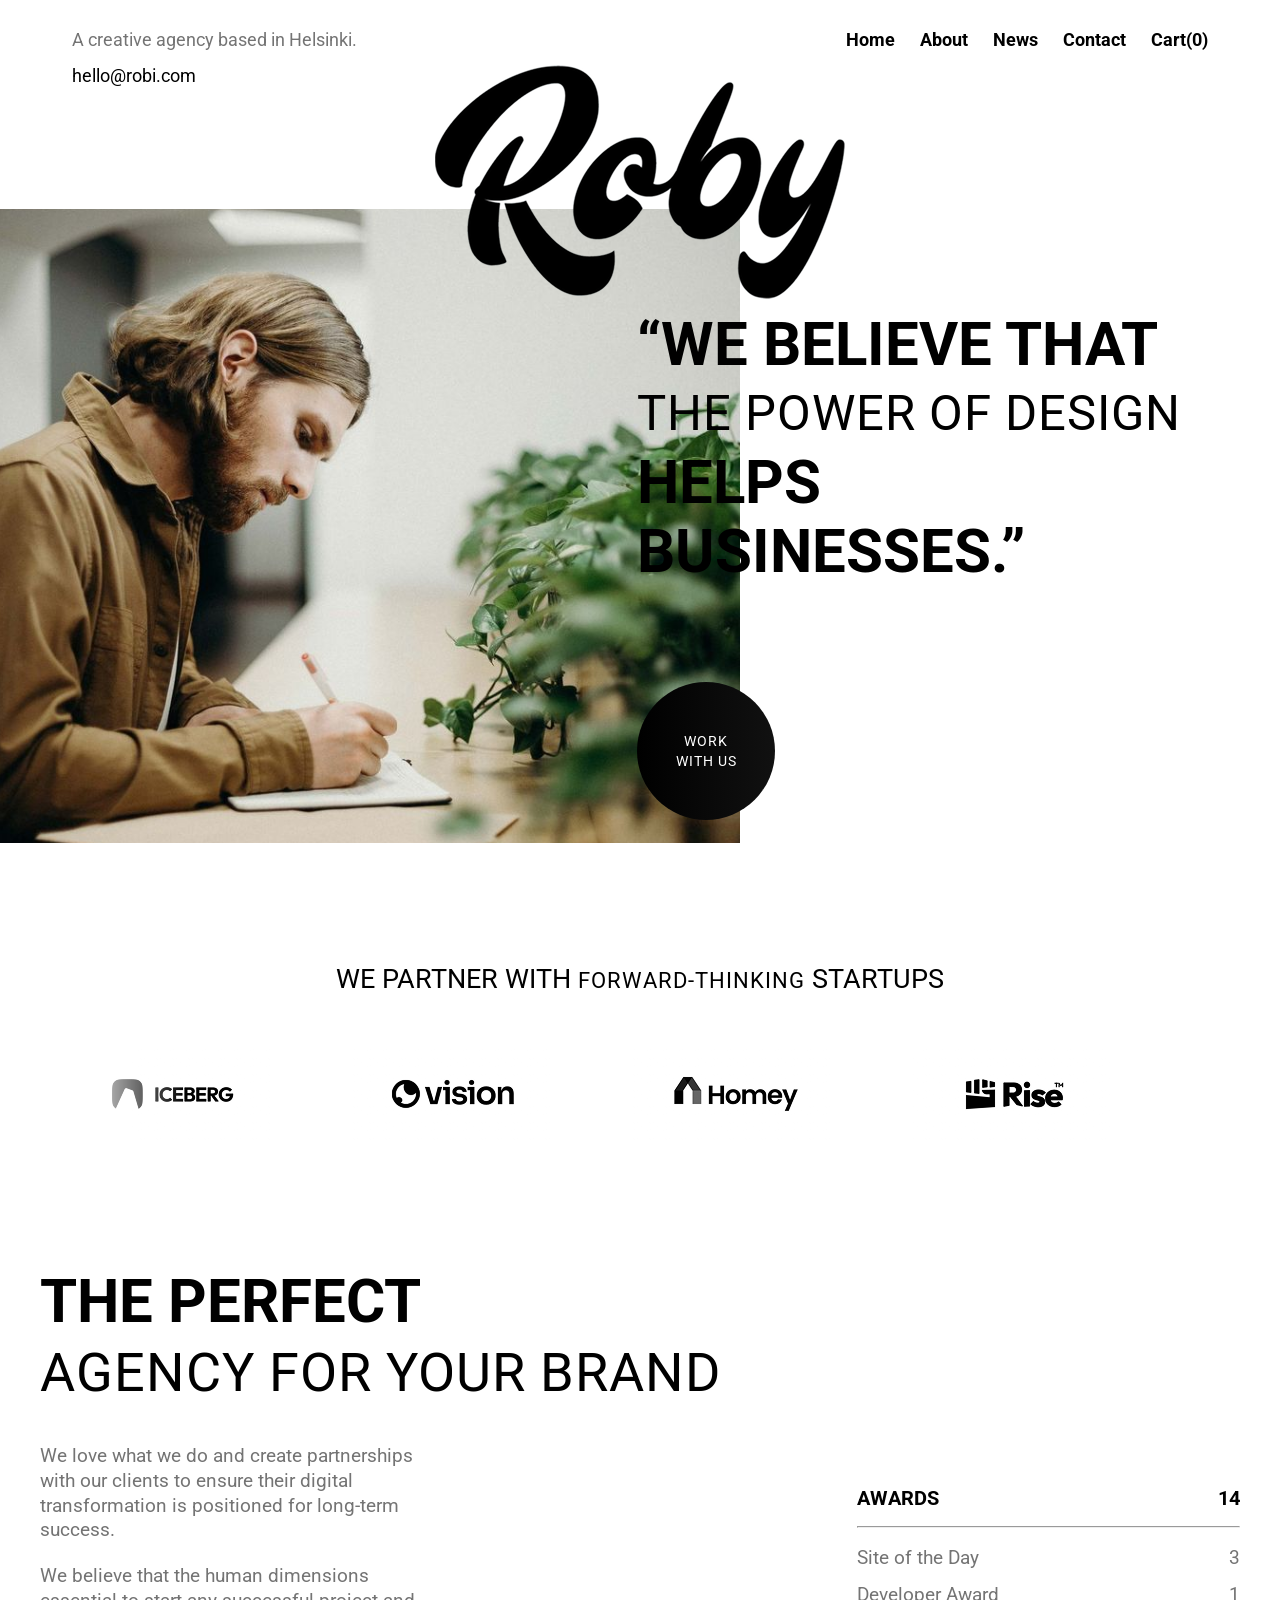
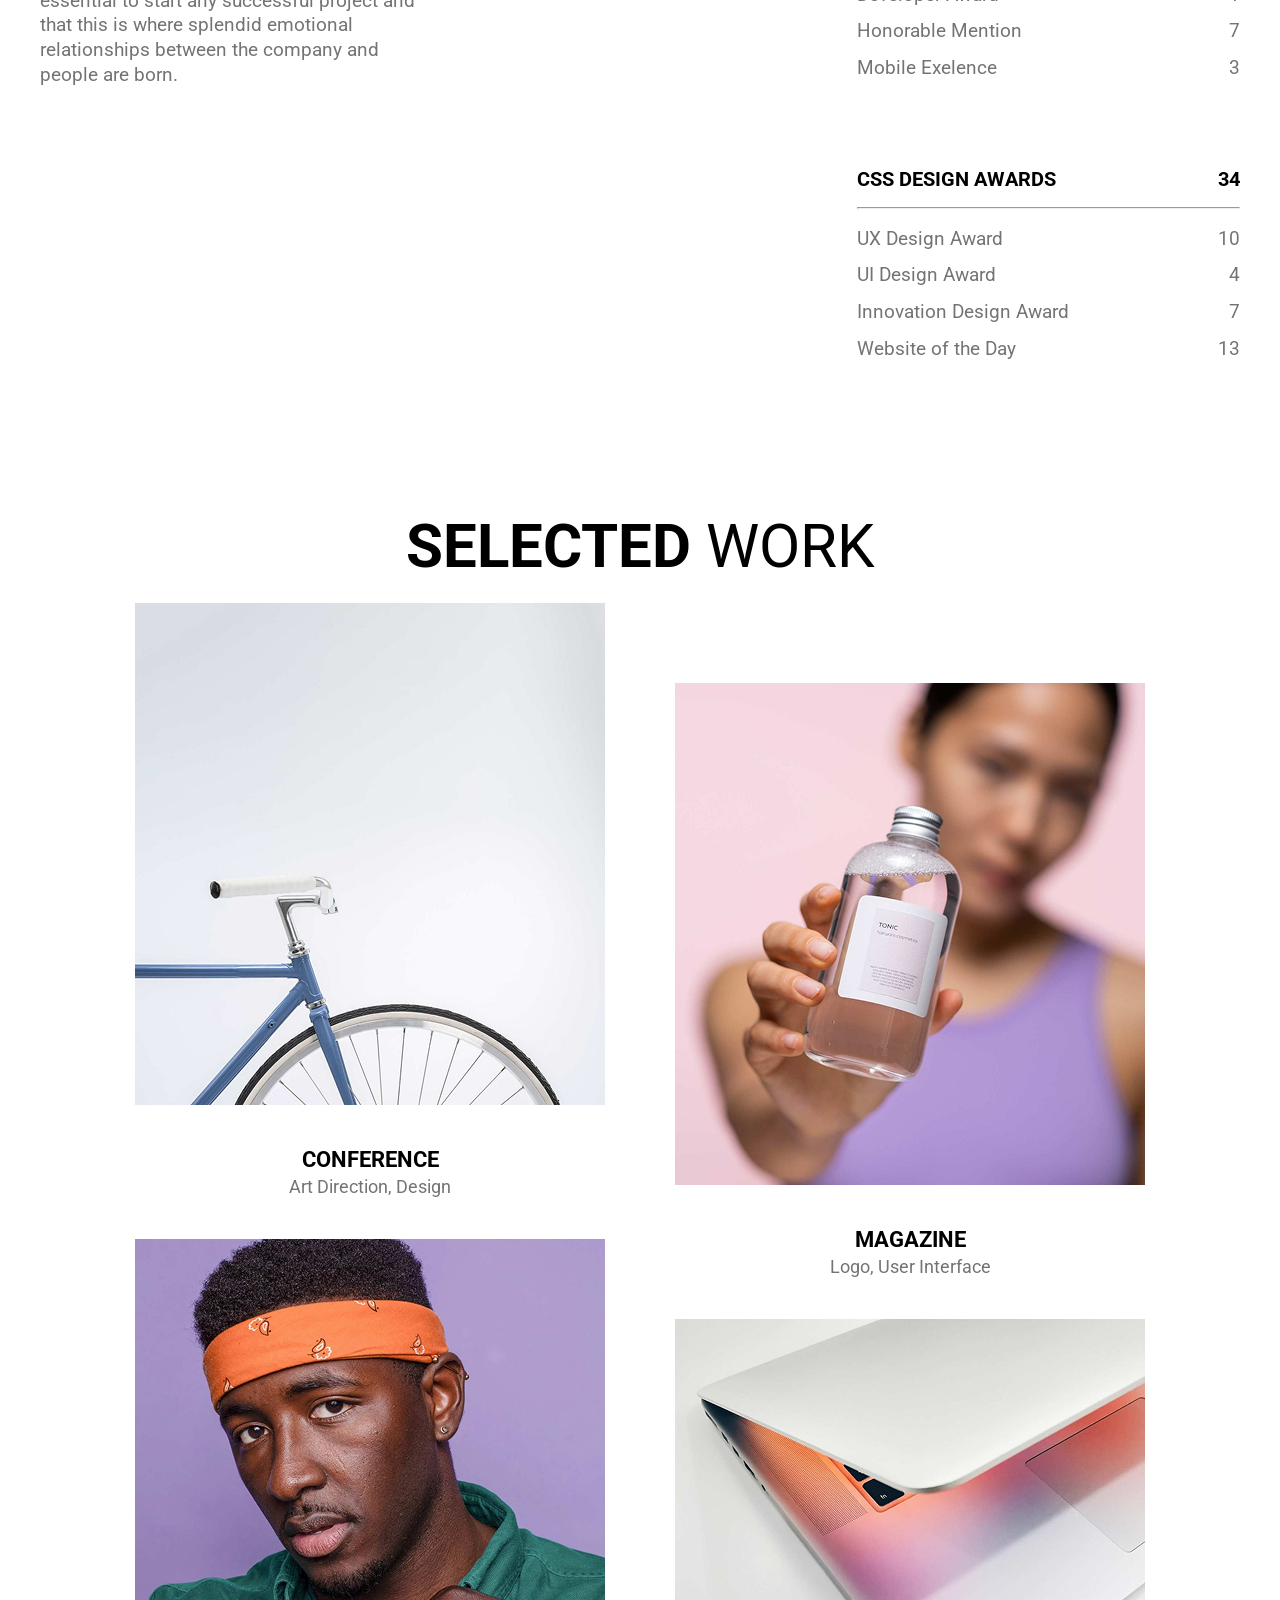
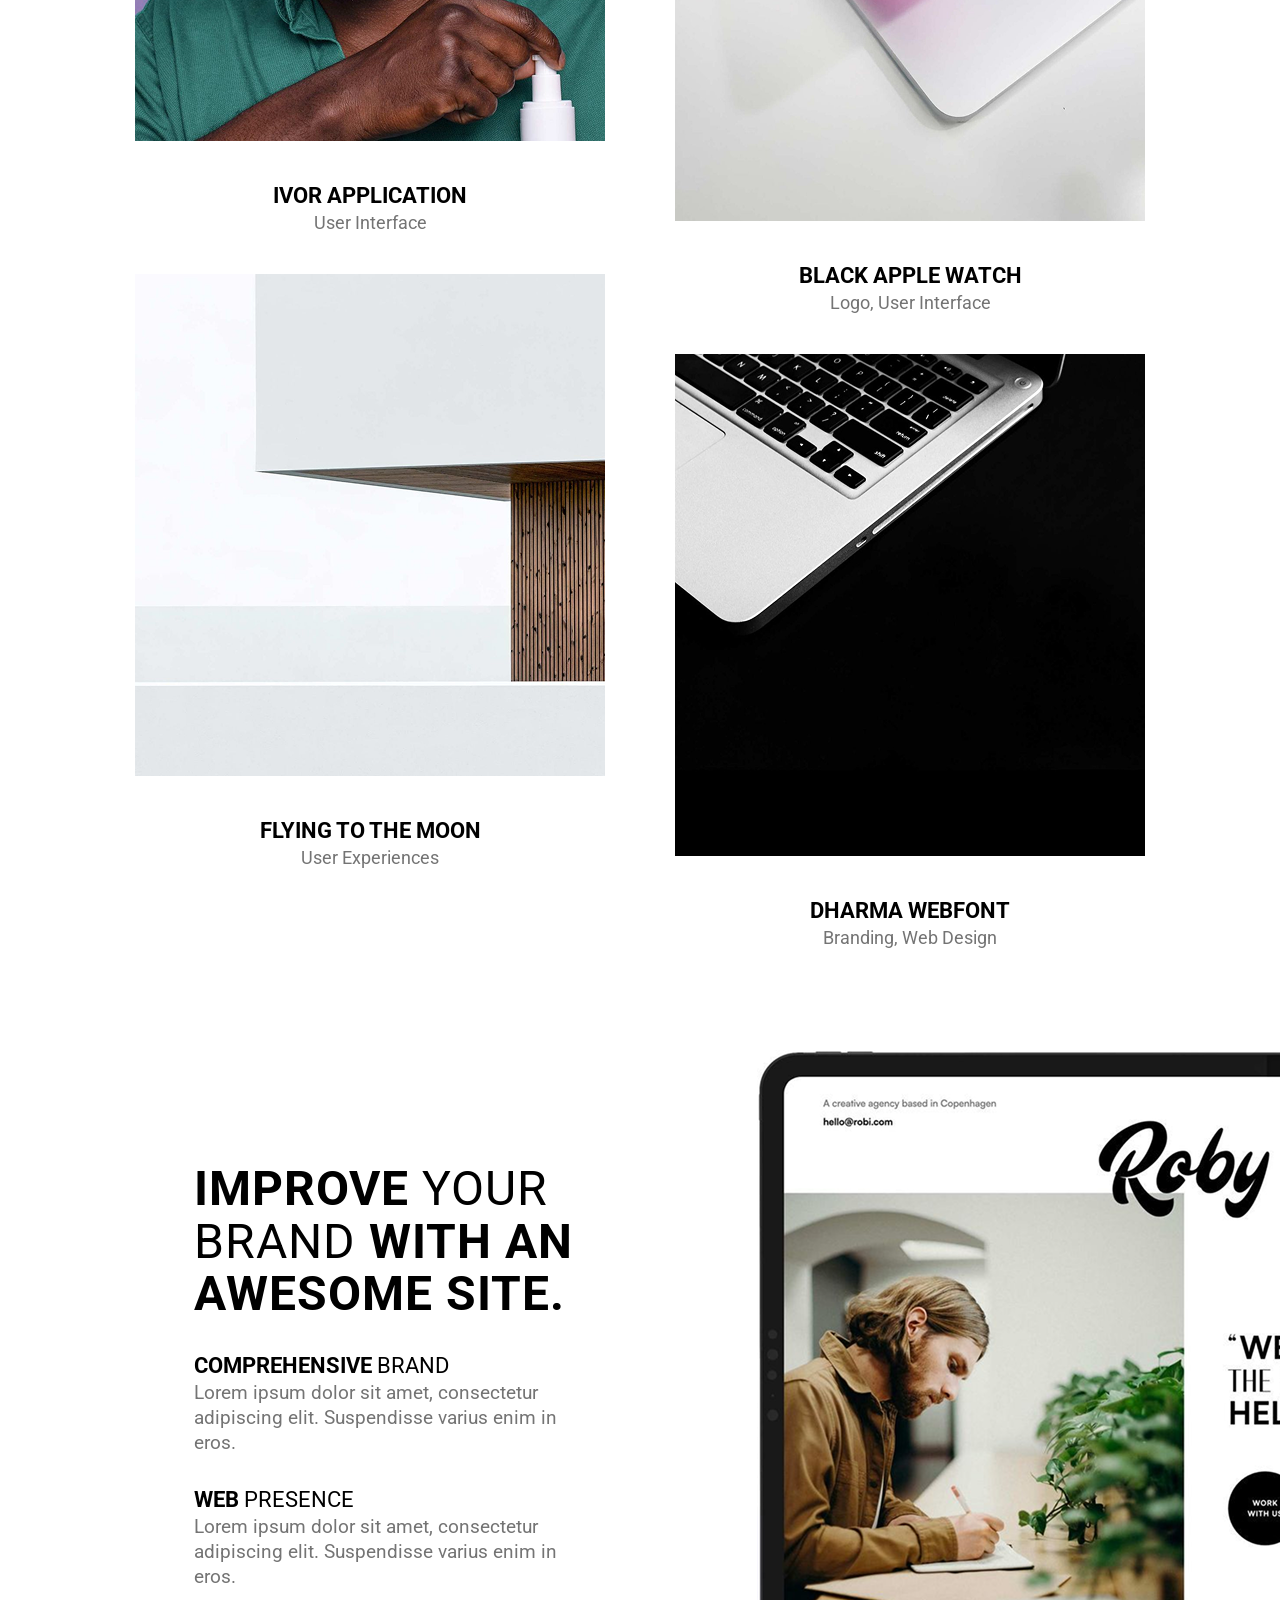
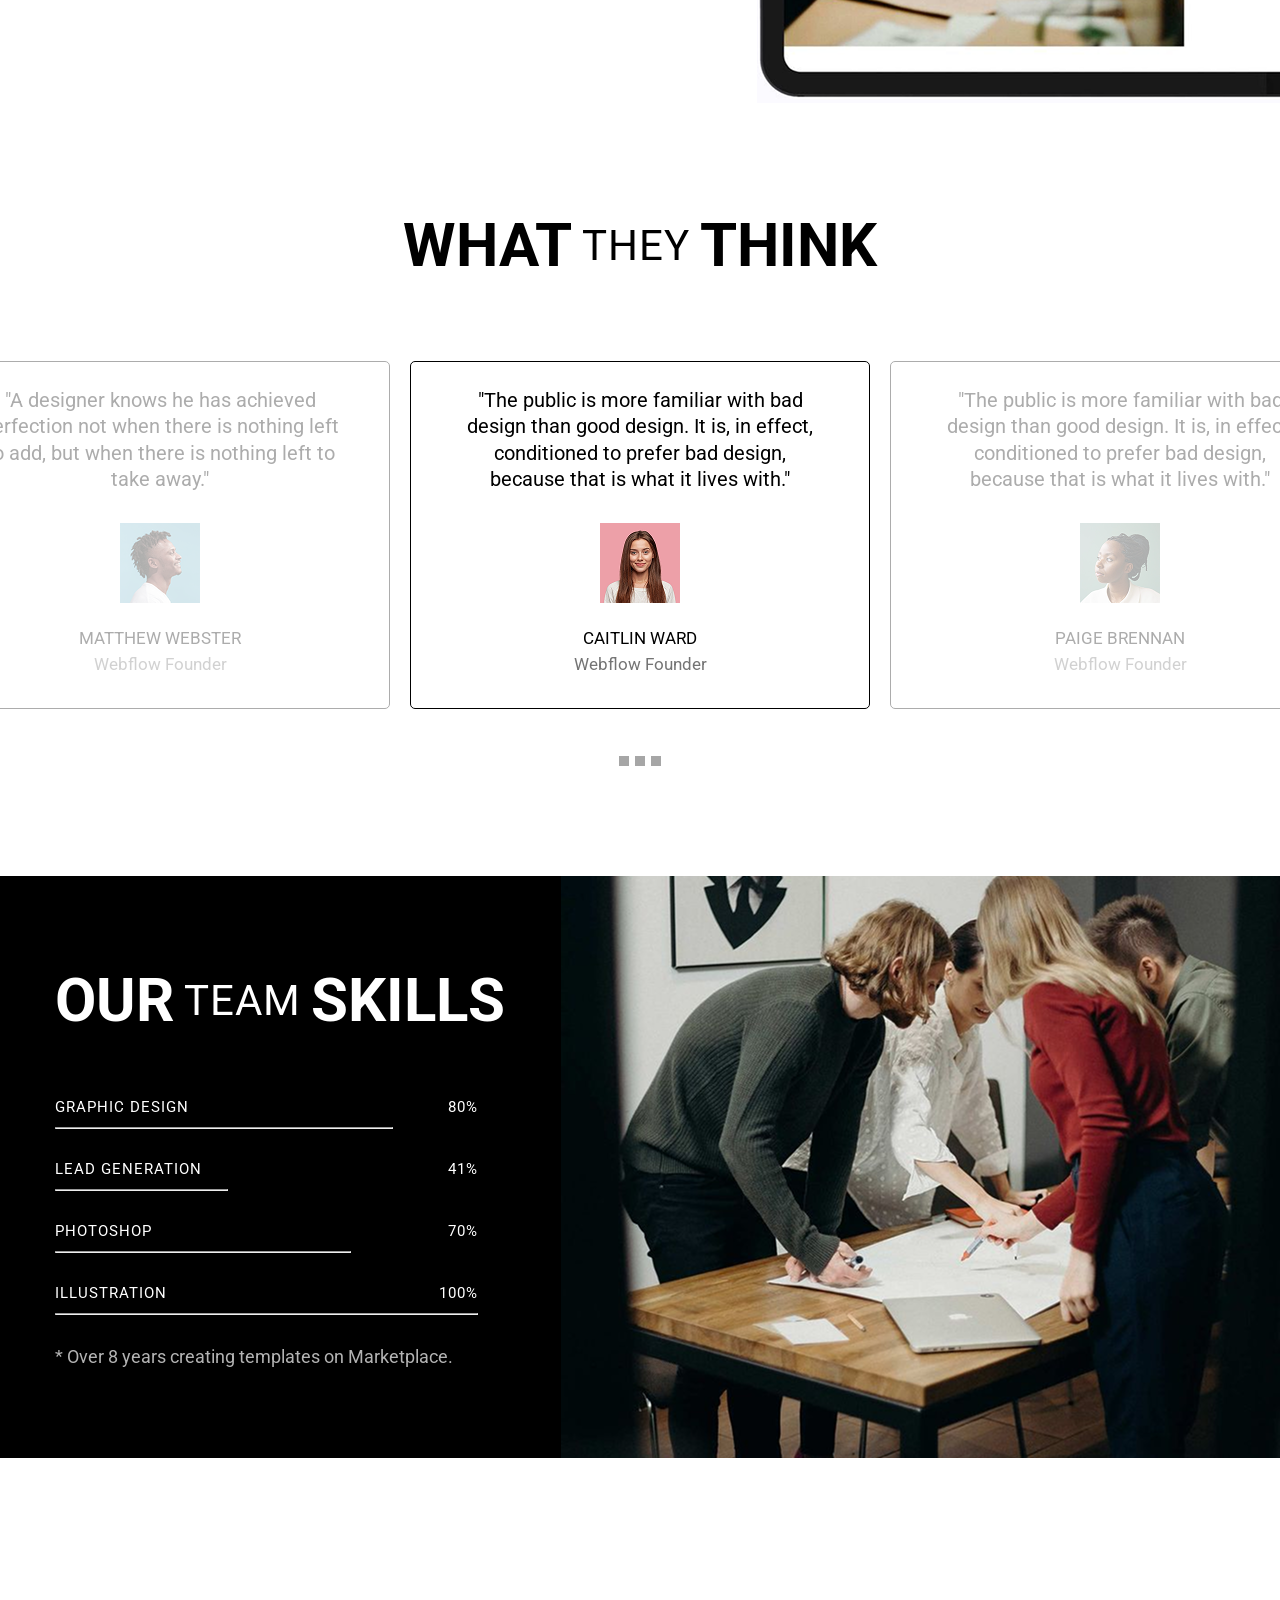
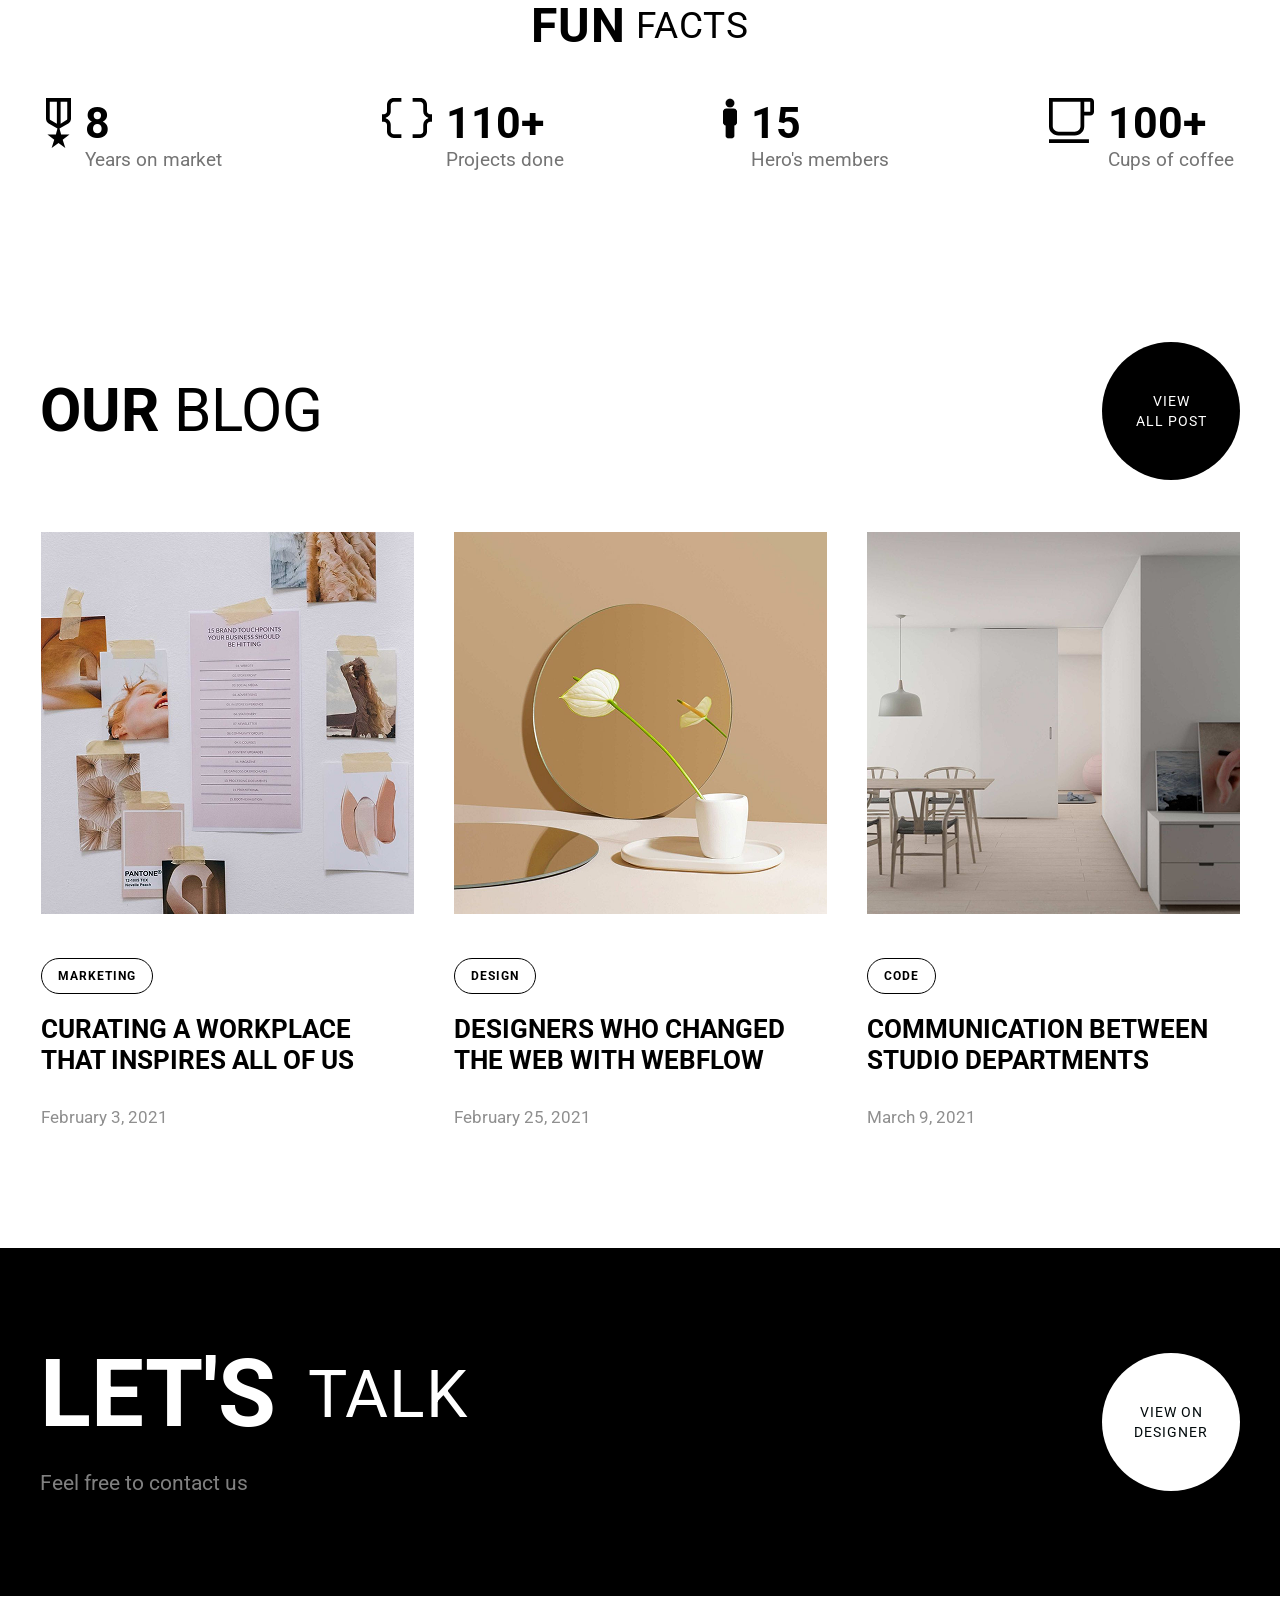
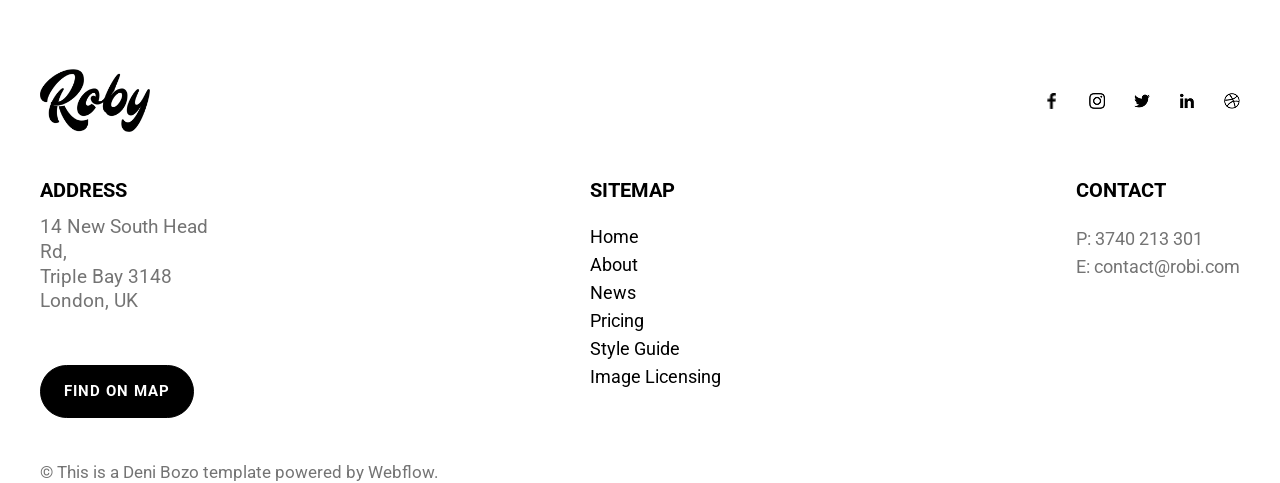
==== index.html @ 6d111b1c "feat: added skew cycle animation for works section and blur pulse animation for hero section" ====
<!doctype html>
<html lang="en">

<head>
  <meta charset="UTF-8" />
  <meta name="viewport" content="width=device-width, initial-scale=1.0" />
  <title>Roby Agency</title>
  <link rel="stylesheet" href="style.css" />
</head>

<body>
  <div class="wrapper">
    <header class="header container">
      <div class="header__info">
        <p class="header__text">A creative agency based in Helsinki.</p>
        <a href="mailto:hello@robi.com" class="header__link">hello@robi.com</a>
      </div>
      <div class="header__logo">
        <img src="pictures/roby-logo.png" alt="Roby Logo" />
      </div>

      <input type="checkbox" id="menu-toggle" hidden />

      <!-- Кнопка теперь является лейблом для этого чекбокса -->
      <label for="menu-toggle" class="header__menu-btn">
        <img src="pictures/burger.svg" alt="Menu" />
      </label>

      <ul class="nav-list">
        <li><a href="#" class="nav-link">Home</a></li>
        <li><a href="#" class="nav-link">About</a></li>
        <li><a href="#" class="nav-link">News</a></li>
        <li><a href="#" class="nav-link">Contact</a></li>
        <li>
          <a href="#" class="nav-link"> Cart(<span>0</span>) </a>
        </li>
      </ul>
    </header>

    <main>
      <section class="hero container">
        <div class="hero__image">
          <img src="pictures/man.jpg" alt="Man writing in a notebook" />
        </div>

        <div class="hero__content">
          <h1 class="hero__title big__text">
            <span>“WE BELIEVE THAT</span>
            <span class="hero__title--light">THE POWER OF DESIGN</span>
            <span>HELPS</span>
            <span>BUSINESSES.”</span>
          </h1>
          <div class="hero__cta">
            <p class="circle">WORK</p>
            <p class="circle">WITH US</p>
          </div>
        </div>
      </section>

      <section class="partners container">
        <h2 class="partners__title">
          WE PARTNER WITH
          <span class="partners__title--small">FORWARD-THINKING</span>
          STARTUPS
        </h2>

        <div class="partners__logos">
          <div class="partners__track">
            <!-- Первый набор -->
            <img src="pictures/iceberglogo.png" alt="Iceberg" />
            <img src="pictures/visionlogo.png" alt="Vision" />
            <img src="pictures/homeylogo.png" alt="Homey" />
            <img src="pictures/riselogo.png" alt="Rise" />
            <img src="pictures/pinpointlogo.png" alt="PinPoint" />

            <!-- Второй набор (копия для анимации) -->
            <img src="pictures/iceberglogo.png" alt="Iceberg" class="is-duplicate" />
            <img src="pictures/visionlogo.png" alt="Vision" class="is-duplicate" />
            <img src="pictures/homeylogo.png" alt="Homey" class="is-duplicate" />
            <img src="pictures/riselogo.png" alt="Rise" class="is-duplicate" />
            <img src="pictures/pinpointlogo.png" alt="PinPoint" class="is-duplicate" />
          </div>
        </div>
      </section>

      <section class="about__container">
        <div class="about__content">
          <div class="about__holetitle">
            <h2 class="about__title">THE PERFECT</h2>
            <h3 class="about__subtitle">AGENCY FOR YOUR BRAND</h3>
          </div>
          <div class="about__description">
            <p class="about__text">
              We love what we do and create partnerships with our clients to
              ensure their digital transformation is positioned for long-term
              success.
            </p>
            <p class="about__text">
              We believe that the human dimensions essential to start any
              successful project and that this is where splendid emotional
              relationships between the company and people are born.
            </p>
          </div>
        </div>

        <div class="about__awards">
          <div class="awards__block">
            <div class="awards-block__header">
              <h4 class="awards-block__title">AWARDS</h4>
              <h4 class="awards-block__title">14</h4>
            </div>
            <hr class="awards__line" />
            <ul class="awards-list">
              <li class="awards-item">
                <span class="awards-item__name">Site of the Day</span>
                <span class="awards-item__name">3</span>
              </li>
              <li class="awards-item">
                <span class="awards-item__name">Developer Award</span>
                <span class="awards-item__name">1</span>
              </li>
              <li class="awards-item">
                <span class="awards-item__name">Honorable Mention</span>
                <span class="awards-item__name">7</span>
              </li>
              <li class="awards-item">
                <span class="awards-item__name">Mobile Exelence</span>
                <span class="awards-item__name">3</span>
              </li>
            </ul>
          </div>

          <div class="awards__block">
            <div class="awards-block__header">
              <h4 class="awards-block__title">CSS DESIGN AWARDS</h4>
              <h4 class="awards-block__title">34</h4>
            </div>
            <hr class="awards__line" />
            <ul class="awards-list">
              <li class="awards-item">
                <span class="awards-item__name">UX Design Award</span>
                <span class="awards-item__name">10</span>
              </li>
              <li class="awards-item">
                <span class="awards-item__name">UI Design Award</span>
                <span class="awards-item__name">4</span>
              </li>
              <li class="awards-item">
                <span class="awards-item__name">Innovation Design Award</span>
                <span class="awards-item__name">7</span>
              </li>
              <li class="awards-item">
                <span class="awards-item__name">Website of the Day</span>
                <span class="awards-item__name">13</span>
              </li>
            </ul>
          </div>
        </div>
      </section>

      <section class="works">
        <div class="works-title">
          <h2 class="works__title--bold">
            SELECTED <span class="works__title--light">WORK</span>
          </h2>
        </div>
        <div class="works__container">
          <div class="works__column-left">
            <div class="works__item">
              <div class="works__image">
                <img src="pictures/bicycle.png" alt="Conference" />
              </div>
              <div class="works__caption">
                <p class="works__name">CONFERENCE</p>
                <p class="works__category">Art Direction, Design</p>
              </div>
            </div>

            <div class="works__item">
              <div class="works__image">
                <img src="pictures/black_man.png" alt="Ivor Application" />
              </div>
              <div class="works__caption">
                <p class="works__name">IVOR APPLICATION</p>
                <p class="works__category">User Interface</p>
              </div>
            </div>

            <div class="works__item">
              <div class="works__image">
                <img src="pictures/home.png" alt="Flying to the moon" />
              </div>
              <div class="works__caption">
                <p class="works__name">FLYING TO THE MOON</p>
                <p class="works__category">User Experiences</p>
              </div>
            </div>
          </div>

          <div class="works__column-right">
            <div class="works__item">
              <div class="works__image">
                <img src="pictures/perfumer.png" alt="Woman" />
              </div>
              <div class="works__caption">
                <p class="works__name">MAGAZINE</p>
                <p class="works__category">Logo, User Interface</p>
              </div>
            </div>

            <div class="works__item">
              <div class="works__image">
                <img src="pictures/laptop.png" alt="laptop" />
              </div>
              <div class="works__caption">
                <p class="works__name">Black Apple Watch</p>
                <p class="works__category">Logo, User Interface</p>
              </div>
            </div>

            <div class="works__item">
              <div class="works__image">
                <img src="pictures/keyboard.png" alt="keyboard" />
              </div>
              <div class="works__caption">
                <p class="works__name">Dharma Webfont</p>
                <p class="works__category">Branding, Web Design</p>
              </div>
            </div>
          </div>
        </div>
      </section>

      <section class="improve">
        <div class="improve__content">
          <h2 class="improve__title">
            IMPROVE <span class="improve__title--light">YOUR BRAND</span>
            WITH AN AWESOME SITE.
          </h2>

          <div class="improve__item">
            <h3 class="improve__item-title">
              COMPREHENSIVE
              <span class="improve__item-title--light">BRAND</span>
            </h3>
            <p class="improve__item-text">
              Lorem ipsum dolor sit amet, consectetur adipiscing elit.
              Suspendisse varius enim in eros.
            </p>
          </div>

          <div class="improve__item">
            <h3 class="improve__item-title">
              WEB <span class="improve__item-title--light">PRESENCE</span>
            </h3>
            <p class="improve__item-text">
              Lorem ipsum dolor sit amet, consectetur adipiscing elit.
              Suspendisse varius enim in eros.
            </p>
          </div>
        </div>

        <div class="improve__image">
          <img src="pictures/tablet.png" alt="Tablet showing website" />
        </div>

        <div class="improve__image-tablet">
          <img src="assets/images/people/tablet.svg" alt="Tablet showing website" />
        </div>
      </section>

      <section class="opinion">
        <div class="opinion__container">
          <div class="opinion__title-container">
            <h2 class="opinion__title-text">WHAT</h2>
            <span class="opinion__title-text-light">THEY</span>
            <h2 class="opinion__title-text">THINK</h2>
          </div>
          <div class="opinion__cards">
            <div class="opinion__item" id="card-1">
              <p class="opinion__item-phrase">
                "A designer knows he has achieved perfection not when there is
                nothing left to add, but when there is nothing left to take
                away."
              </p>
              <div class="opinion__person">
                <div class="opinion__image">
                  <img src="pictures/slider_person_3.png" alt="Smiling black man" />
                </div>
                <div class="opinion__person-description">
                  <p class="opinion__person-name">MATTHEW WEBSTER</p>
                  <p class="opinion__person-status">Webflow Founder</p>
                </div>
              </div>
            </div>

            <div class="opinion__item item-central" id="card-2">
              <p class="opinion__item-phrase">
                "The public is more familiar with bad design than good design.
                It is, in effect, conditioned to prefer bad design, because
                that is what it lives with."
              </p>
              <div class="opinion__person">
                <div class="opinion__image">
                  <img src="pictures/slider_person_2.png" alt="Smiling black man" />
                </div>
                <div class="opinion__person-description">
                  <p class="opinion__person-name">CAITLIN WARD</p>
                  <p class="opinion__person-status">Webflow Founder</p>
                </div>
              </div>
            </div>

            <div class="opinion__item" id="card-3">
              <p class="opinion__item-phrase">
                "The public is more familiar with bad design than good design.
                It is, in effect, conditioned to prefer bad design, because
                that is what it lives with."
              </p>
              <div class="opinion__person">
                <div class="opinion__image">
                  <img src="pictures/slider_person_1.png" alt="Smiling black man" />
                </div>
                <div class="opinion__person-description">
                  <p class="opinion__person-name">PAIGE BRENNAN</p>
                  <p class="opinion__person-status">Webflow Founder</p>
                </div>
              </div>
            </div>
          </div>
        </div>

        <div class="opinion__slider">
          <a href="#card-1" class="opinion__dot"></a>
          <a href="#card-2" class="opinion__dot"></a>
          <a href="#card-3" class="opinion__dot"></a>
        </div>
      </section>

      <section class="team">
        <div class="team__side">
          <div class="team__container">
            <div class="team__header">
              <h2 class="team__header-text">OUR</h2>
              <span class="team__header-text-light">TEAM</span>
              <h2 class="team__header-text">SKILLS</h2>
            </div>
            <div class="team__statistics">
              <div class="team__item">
                <div class="team__item-text">
                  <span class="team__item-text-container">GRAPHIC DESIGN</span>
                  <span class="team__item-text-container">80%</span>
                </div>
                <hr class="team__line-1" />
              </div>

              <div class="team__item">
                <div class="team__item-text">
                  <span class="team__item-text-container">LEAD GENERATION</span>
                  <span class="team__item-text-container">41%</span>
                </div>
                <hr class="team__line-2" />
              </div>

              <div class="team__item">
                <div class="team__item-text">
                  <span class="team__item-text-container">PHOTOSHOP</span>
                  <span class="team__item-text-container">70%</span>
                </div>
                <hr class="team__line-3" />
              </div>

              <div class="team__item">
                <div class="team__item-text">
                  <span class="team__item-text-container">ILLUSTRATION</span>
                  <span class="team__item-text-container">100%</span>
                </div>
                <hr class="team__line-4" />
              </div>
              <span class="team__caption">* Over 8 years creating templates on Marketplace.</span>
            </div>
          </div>
        </div>

        <div class="team__image">
          <img src="pictures/team.png" alt="Tablet showing website" />
        </div>
      </section>

      <section class="facts">
        <div class="facts__header-text">
          <span class="facts__text-bold">FUN</span>
          <span class="facts__text-light">FACTS</span>
        </div>

        <div class="facts__achievements">
          <div class="facts__track">
            <div class="facts__item">
              <div class="facts__image">
                <img src="assets/images/graphics/medal.svg" alt="Medal" />
              </div>
              <div class="facts__item-container">
                <span class="facts__item-big-text">8</span>
                <span class="facts__item-description">Years on market</span>
              </div>
            </div>

            <div class="facts__item">
              <div class="facts__image">
                <img src="assets/images/graphics/bracket.svg" alt="Medal" />
              </div>
              <div class="facts__item-container">
                <span class="facts__item-big-text">110+</span>
                <span class="facts__item-description">Projects done</span>
              </div>
            </div>

            <div class="facts__item">
              <div class="facts__image">
                <img src="assets/images/graphics/human.svg" alt="human" />
              </div>
              <div class="facts__item-container">
                <span class="facts__item-big-text">15</span>
                <span class="facts__item-description">Hero's members</span>
              </div>
            </div>

            <div class="facts__item">
              <div class="facts__image">
                <img src="assets/images/graphics/cup.svg" alt="Medal" />
              </div>
              <div class="facts__item-container">
                <span class="facts__item-big-text">100+</span>
                <span class="facts__item-description">Cups of coffee</span>
              </div>
            </div>

            <div class="facts__item is-duplicate">
              <div class="facts__image">
                <img src="assets/images/graphics/medal.svg" alt="Medal" />
              </div>
              <div class="facts__item-container">
                <span class="facts__item-big-text">8</span>
                <span class="facts__item-description">Years on market</span>
              </div>
            </div>

            <div class="facts__item is-duplicate">
              <div class="facts__image">
                <img src="assets/images/graphics/bracket.svg" alt="Medal" />
              </div>
              <div class="facts__item-container">
                <span class="facts__item-big-text">110+</span>
                <span class="facts__item-description">Projects done</span>
              </div>
            </div>

            <div class="facts__item is-duplicate">
              <div class="facts__image">
                <img src="assets/images/graphics/human.svg" alt="human" />
              </div>
              <div class="facts__item-container">
                <span class="facts__item-big-text">15</span>
                <span class="facts__item-description">Hero's members</span>
              </div>
            </div>

            <div class="facts__item is-duplicate">
              <div class="facts__image">
                <img src="assets/images/graphics/cup.svg" alt="Medal" />
              </div>
              <div class="facts__item-container">
                <span class="facts__item-big-text">100+</span>
                <span class="facts__item-description">Cups of coffee</span>
              </div>
            </div>

          </div>
        </div>

      </section>

      <section class="blog">
        <div class="blog__header">
          <h2 class="blog__header-text">
            OUR <span class="blog__header-text-light">BLOG</span>
          </h2>
          <div class="blog__header-circle">
            <p class="block__header-circle-text">VIEW</p>
            <p class="block__header-circle-text">ALL POST</p>
          </div>
        </div>

        <div class="blog__cards">
          <div class="blog__item">
            <div class="blog__image">
              <img src="pictures/blog_photo_1.png" alt="wall with photos" />
            </div>
            <div class="blog__card-container">
              <div class="blog__card-lable">
                <span class="blog__card-lable-text">MARKETING</span>
              </div>
              <div class="blog__card-description">
                <p class="blog__card-description-line">
                  Curating a workplace
                </p>
                <p class="blog__card-description-line">
                  that inspires all of us
                </p>
              </div>
              <p class="blog__card-date">February 3, 2021</p>
            </div>
          </div>

          <div class="blog__item">
            <div class="blog__image">
              <img src="pictures/blog_photo_2.png" alt="wall with photos" />
            </div>
            <div class="blog__card-container">
              <div class="blog__card-lable">
                <span class="blog__card-lable-text">DESIGN</span>
              </div>
              <div class="blog__card-description">
                <p class="blog__card-description-line">
                  Designers who changed
                </p>
                <p class="blog__card-description-line">
                  the web with Webflow
                </p>
              </div>
              <p class="blog__card-date">February 25, 2021</p>
            </div>
          </div>

          <div class="blog__item">
            <div class="blog__image">
              <img src="pictures/blog_photo_3.png" alt="wall with photos" />
            </div>
            <div class="blog__card-container">
              <div class="blog__card-lable">
                <span class="blog__card-lable-text">CODE</span>
              </div>
              <div class="blog__card-description">
                <p class="blog__card-description-line">
                  Communication between
                </p>
                <p class="blog__card-description-line">studio departments</p>
              </div>
              <p class="blog__card-date">March 9, 2021</p>
            </div>
          </div>
        </div>
      </section>

      <section class="talk">
        <div class="talk__central-contaier">
          <div class="talk__text-container">
            <div class="talk__main-text">
              <span class="talk__text-bold">LET'S</span>
              <span class="talk__text-light">TALK</span>
            </div>
            <p class="talk__contact-text">Feel free to contact us</p>
          </div>

          <div class="talk__circle">
            <p class="talk__circle-text">VIEW ON</p>
            <p class="talk__circle-text">DESIGNER</p>
          </div>
        </div>
      </section>

      <section class="contact">
        <div class="contact__socials">
          <div class="contact__image">
            <img src="pictures/roby-logo.png" alt="Roby Logo" />
          </div>
          <div class="contact__apps">
            <img src="pictures/facebook.png" alt="facebook" class="contact__app-icon" />
            <img src="pictures/inst.png" alt="inst" class="contact__app-icon" />
            <img src="pictures/twitter.png" alt="twitter" class="contact__app-icon" />
            <img src="pictures/linkedin.png" alt="linkedin" class="contact__app-icon" />
            <img src="pictures/ball.png" alt="ball" class="contact__app-icon" />
          </div>
        </div>

        <div class="contact__container">
          <div class="contact__address">
            <div class="contact__address-container">
              <p class="contact__address-bold">Address</p>
              <div class="contact__address-location">
                <p class="contact__address-light">14 New South Head Rd,</p>
                <p class="contact__address-light">Triple Bay 3148</p>
                <p class="contact__address-light">London, UK</p>
              </div>
            </div>

            <div class="contact__address-button">
              <span class="contact__address-button-text">FIND ON MAP</span>
            </div>
          </div>

          <div class="contact__menu">
            <p class="contact__menu-map">SITEMAP</p>

            <ul class="contact__navigation-list">
              <li class="contact__navigation-item">
                <span class="contact__navigation-item-text">Home</span>
              </li>
              <li class="contact__navigation-item">
                <span class="contact__navigation-item-text">About</span>
              </li>
              <li class="contact__navigation-item">
                <span class="contact__navigation-item-text">News</span>
              </li>
              <li class="contact__navigation-item">
                <span class="contact__navigation-item-text">Pricing</span>
              </li>
              <li class="contact__navigation-item">
                <span class="contact__navigation-item-text">Style Guide</span>
              </li>
              <li class="contact__navigation-item">
                <span class="contact__navigation-item-text">Image Licensing</span>
              </li>
            </ul>
          </div>

          <div class="contact__info">
            <p class="contact__info-text">Contact</p>
            <div class="contact__info-container">
              <span class="contact__info-data">P: 3740 213 301</span>
              <span class="contact__info-data">E: contact@robi.com</span>
            </div>
          </div>
        </div>

        <footer class="contact__rights">
          <p class="contact__dev-info">
            &copy; This is a Deni Bozo template powered by Webflow.
          </p>
        </footer>
      </section>
    </main>
  </div>
</body>

</html>
---- style.css ----
*,
*::before,
*::after {
  box-sizing: border-box;
  margin: 0;
  padding: 0;
}

@font-face {
  font-family: "Roboto";
  src: url("assets/fonts/Roboto/Roboto-VariableFont_wdth,wght.ttf")
    format("truetype");
  font-weight: 100 900;
}

body {
  background-color: #f0f0f0;
  font-family: "Roboto", sans-serif;
}

.wrapper {
  width: 100%;
  margin: 0 auto;
  max-width: 1440px;
  background-color: #fff;
  min-height: 100vh;
  position: relative;
  justify-content: center;
}

.container {
  width: 100%;
  padding: 0 72px;
}

.header {
  display: flex;
  justify-content: space-between;
  align-items: flex-start;
  padding-top: 30px;
  position: relative;
  height: 300px;
}

.header__info {
  display: flex;
  flex-direction: column;
  justify-content: center;
  align-items: flex-start;
  gap: 16px;
}

.header__text {
  color: #747474;
  font-family: Roboto;
  font-size: 18px;
  font-style: normal;
  font-weight: 400;
  line-height: 20px;
}

.header__link {
  align-self: stretch;
  color: #000;
  font-family: Roboto;
  font-size: 18px;
  font-style: normal;
  font-weight: 400;
  line-height: 20px;
  text-decoration: none;
}

.header__logo {
  position: absolute;
  left: 50%;
  transform: translateX(-50%);
  top: 65px;
  z-index: 5;
}

.header__logo img {
  width: 410px;
  height: 234px;
  display: block;
}

#menu-toggle, 
.header__menu-btn {
  display: none; /* Скрыто на ПК */
}

.nav-list {
  display: flex;
  list-style: none;
  gap: 25px;
  align-items: center;
}

.nav-link {
  color: #000;
  font-family: "Roboto", sans-serif;
  font-size: 18px;
  font-weight: 700;
  text-decoration: none;
  line-height: 20px;
}

.hero {
  display: grid;
  grid-template-columns: 760px 1fr;
  align-items: start;
  margin-left: -72px;
  margin-top: -91px;
  position: relative;
  z-index: 1;
}

.hero__image {
  width: 760px;
  height: 634px;
  overflow: hidden;
  position: relative;
  display: block;
}

.hero__image img {
  width: 760px;
  position: absolute;
  left: -20px;
  top: -150px;
}

.hero__content {
  display: flex;
  flex-direction: column;
  justify-content: flex-end;
  align-items: flex-start;
  gap: 100px;
  position: absolute;
  right: 22px;
  bottom: 23px;
}
.hero__title {
  display: flex;
  width: 549px;
  flex-direction: column;
  align-items: flex-start;
  gap: 9px;
}
.big__text {
  color: #000;
  font-family: Roboto;
  font-size: 60px;
  font-style: normal;
  font-weight: 700;
  line-height: 60px;
  text-transform: uppercase;
}
.hero__title--light {
  align-self: stretch;
  color: #000;
  font-family: Roboto;
  font-size: 49px;
  font-style: normal;
  font-weight: 400;
  line-height: 60px; /* 122.449% */
  letter-spacing: 1px;
  text-transform: uppercase;
}
.hero__cta {
  display: flex;
  width: 138px;
  height: 138px;
  flex-direction: column;
  justify-content: center;
  align-items: center;
  border-radius: 88px;
  background: #000;

  background: linear-gradient(270deg, #000000, #444444, #222222, #000000);
  background-size: 600% 600%; /* Делаем фон шире элемента, чтобы было куда двигать */
  animation: fluidGradient 5s ease infinite; /* Название, время, мягкость, бесконечно */
  
  cursor: pointer; /* добавим для удобства */
}

.circle {
  color: #fff;
  text-align: center;
  font-family: Roboto;
  font-size: 14px;
  font-style: normal;
  font-weight: 400;
  line-height: 20px; /* 142.857% */
  letter-spacing: 1px;
  text-transform: uppercase;
}

.partners {
  display: flex;
  flex-direction: column;
  align-items: center;
  margin-top: 120px;
  gap: 49px;
}

.partners__title {
  color: #000;
  text-align: center;
  font-family: "Roboto", sans-serif;
  font-size: 27px;
  font-style: normal;
  font-weight: 400;
  line-height: 32.4px;
  text-transform: uppercase;
}

.partners__title--small {
  color: #000;
  font-family: "Roboto", sans-serif;
  font-size: 22px;
  font-style: normal;
  font-weight: 400;
  line-height: 32.4px;
  letter-spacing: 1px;
  text-transform: uppercase;
}

.partners__logos {
  width: 100%; /* На ПК теперь тоже на всю ширину для плавности */
  max-width: 1200px; /* Ограничим по контейнеру */
  margin: 0 auto;
  overflow: hidden;
  /* Добавим маску, чтобы логотипы плавно появлялись и исчезали по бокам (необязательно, но красиво) */
  mask-image: linear-gradient(to right, transparent, black 10%, black 90%, transparent);
}

.partners__track {
  display: flex;
  justify-content: flex-start; /* На ПК меняем space-between на старт */
  align-items: center;
  gap: 80px; /* Расстояние между логотипами */
  width: max-content; /* Контейнер растягивается под контент */
  
  /* ПРИМЕНЯЕМ АНИМАЦИЮ №3 */
  animation: scroll 20s linear infinite; 
}

.partners__track img {
  flex-shrink: 0;
  filter: grayscale(1);
  transition: filter 0.3s ease;
}

.partners__track img:hover {
  filter: grayscale(0);
}

.is-duplicate {
  display: none;
}

.logo-item {
  flex: 1;
  display: flex;
  justify-content: center;
}

.about__container {
  display: flex;
  width: 1200px;
  height: 694px;
  margin: 127px auto 0;
  justify-content: space-between;
}

.about__content {
  display: flex;
  width: 683px;
  height: 420px;
  flex-direction: column;
  justify-content: space-between;
  align-items: flex-start;
}

.about__title {
  color: #000;
  font-family: "Roboto", sans-serif;
  font-size: 60px;
  font-weight: 700;
  line-height: 70px;
  text-transform: uppercase;
  width: 392px;
}

.about__subtitle {
  color: #000;
  font-family: "Roboto", sans-serif;
  font-size: 54px;
  font-weight: 400;
  line-height: 72px;
  letter-spacing: 1px;
  text-transform: uppercase;
  width: 690px;
}

.about__description {
  display: flex;
  width: 379px;
  flex-direction: column;
  align-items: flex-start;
  gap: 21px;
}

.about__text {
  color: #747474;
  font-family: Roboto;
  font-size: 19px;
  font-style: normal;
  font-weight: 400;
  line-height: 24.7px;
}

.about__awards {
  display: flex;
  width: 383px;
  height: 474px;
  flex-direction: column;
  justify-content: flex-end;
  align-items: flex-end;
  align-self: flex-end;
  gap: 88px;
  right: 0;
  bottom: 0;
}

.awards__block {
  display: flex;
  flex-direction: column;
  align-items: flex-start;
  gap: 18px;
  align-self: stretch;
}

.awards-block__header {
  display: flex;
  height: 20px;
  justify-content: space-between;
  align-items: center;
  align-self: stretch;
}

.awards-block__title {
  color: #000;
  font-family: Roboto;
  font-size: 20px;
  font-style: normal;
  font-weight: 700;
  line-height: 30px;
  text-transform: uppercase;
}

.awards__line {
  height: 1px;
  align-self: stretch;
  background: #000;
}

.awards-list {
  display: flex;
  flex-direction: column;
  align-items: flex-start;
  gap: 12px;
}

.awards-item {
  display: flex;
  width: 382.687px;
  justify-content: space-between;
  align-items: center;
}

.awards-item__name {
  color: #747474;
  font-family: Roboto;
  font-size: 19px;
  font-style: normal;
  font-weight: 400;
  line-height: 24.7px; /* 130% */
}

/*-------------------------------------------*/
.works {
  display: flex;
  width: 1079px;
  flex-direction: column;
  align-items: center;
  margin: 150px auto 100px;
  gap: 20px;
}

.works__title {
  display: flex;
  width: 469px;
  justify-content: center;
  align-items: center;
  gap: 10px;
}

.works__title--bold {
  color: #000;
  text-align: center;
  font-family: Roboto;
  font-size: 60px;
  font-style: normal;
  font-weight: 700;
  line-height: 72px; /* 120% */
  text-transform: uppercase;
}

.works__title--light {
  font-weight: 400;
}

.works__container {
  display: flex;
  align-items: flex-start;
}

.works__column-left {
  display: flex;
  width: 540px;
  flex-direction: column;
  align-items: center;
  gap: 40px;
}

.works__column-right {
  display: flex;
  width: 540px;
  padding-top: 80px;
  flex-direction: column;
  align-items: center;
  gap: 40px;
}

.works__item {
  display: flex;
  width: 540px;
  flex-direction: column;
  align-items: center;
  gap: 40px;
}

.works__image {
  width: 470px;
  height: 502px;
}

.works__image img {
  display: block; /* Убирает лишний зазор снизу */
  width: 100%;
  height: 100%;
  object-fit: cover;
}

.works__name {
  color: #000;
  text-align: center;
  font-family: Roboto;
  font-size: 22px;
  font-style: normal;
  font-weight: 700;
  line-height: 30px; /* 136.364% */
  text-transform: uppercase;
}

.works__category {
  color: #747474;
  text-align: center;
  font-family: Roboto;
  font-size: 18px;
  font-style: normal;
  font-weight: 400;
  line-height: 23.4px; /* 130% */
}

.improve {
  padding-left: 194.25px;
  padding-bottom: 113.5px;
  display: flex;
  align-items: center;
  gap: 160px;
}

.improve__content {
  display: flex;
  flex-direction: column;
  align-items: flex-start;
  gap: 30px;
}

.improve__title {
  color: #000;
  font-family: Roboto;
  font-size: 48px;
  font-style: normal;
  font-weight: 700;
  line-height: 52.8px; /* 110% */
  letter-spacing: 1px;
  text-transform: uppercase;
}

.improve__title--light {
  font-weight: 400;
}

.improve__item {
  display: flex;
  min-width: 403px;
  width: 100%;
  flex-direction: column;
  justify-content: center;
  align-items: flex-start;
}

.improve__item-title {
  color: #000;
  font-family: Roboto;
  font-size: 22px;
  font-style: normal;
  font-weight: 700;
  line-height: 30px; /* 136.364% */
  text-transform: uppercase;
}

.improve__item-title--light {
  font-weight: 400;
}

.improve__item-text {
  align-self: stretch;
  color: #747474;
  font-family: Roboto;
  font-size: 19px;
  font-style: normal;
  font-weight: 400;
  line-height: 24.7px; /* 130% */
}

.improve__image {
  margin-left: auto;
  flex-shrink: 0;
}

.improve__image-tablet {
  display: none;
}

.improve__image img {
  width: 100%;
  height: 100%;
  object-fit: contain;
  display: block;
}

.opinion {
  display: flex;
  flex-direction: column;
  align-items: center;
  gap: 47px;
}

.opinion__container {
  display: flex;
  flex-direction: column;
  align-items: center;
  gap: 95px;
}

.opinion__title-container {
  display: flex;
  width: 477px;
  justify-content: center;
  align-items: flex-end;
  gap: 10px;
}

.opinion__title-text {
  color: #000;
  text-align: center;
  font-family: Roboto;
  font-size: 60px;
  font-style: normal;
  font-weight: 700;
  line-height: 60px; /* 100% */
  text-transform: uppercase;
}

.opinion__title-text-light {
  color: #000;
  text-align: center;
  font-family: Roboto;
  font-size: 42px;
  font-style: normal;
  font-weight: 400;
  line-height: 60px; /* 142.857% */
  letter-spacing: 1px;
  text-transform: uppercase;
}

.opinion__cards {
  display: flex;
  height: 348px;
  align-items: center;
  gap: 20px;
  align-self: stretch;
  padding-top: 20px !important;
  margin-top: -20px;
}

.opinion__item {
  display: flex;
  width: 460px;
  height: 348px;
  padding: 25px 50px;
  flex-direction: column;
  align-items: center;
  gap: 30px;
  border-radius: 5px;
  border: 1px solid #000;
  background: #fff;
  opacity: 0.32;
  overflow: visible;
}
.item-central {
  opacity: 1;
}

.opinion__item-phrase {
  align-self: stretch;
  color: #000;
  text-align: center;
  font-family: Roboto;
  font-size: 20px;
  font-style: normal;
  font-weight: 400;
  line-height: 26.4px; /* 132% */
}

.opinion__person {
  display: flex;
  flex-direction: column;
  align-items: center;
  gap: 25px;
  align-self: stretch;
}

.opinion__image {
  width: 80px;
  height: 80px;
}

.opinion__person-description {
  display: flex;
  flex-direction: column;
  align-items: center;
  gap: 5px;
}

.opinion__person-name {
  color: #000;
  text-align: center;
  font-family: Roboto;
  font-size: 17px;
  font-style: normal;
  font-weight: 400;
  line-height: 20px; /* 117.647% */
  text-transform: uppercase;
}

.opinion__person-status {
  align-self: stretch;
  color: #747474;
  text-align: center;
  font-family: Roboto;
  font-size: 17px;
  font-style: normal;
  font-weight: 400;
  line-height: 22.1px; /* 130% */
}

.opinion__slider {
  display: flex;
  padding: 10px 0;
  justify-content: center;
  align-items: center;
  gap: 6px;
  align-self: stretch;
}

.opinion__dot-active {
  width: 10px;
  height: 10px;
  background: #222;
}

.opinion__dot {
  width: 10px;
  height: 10px;
  background: rgba(34, 34, 34, 0.4);
}

.team {
  padding-top: 100px;
  display: flex;
  overflow: hidden;
}
.team__side {
  display: flex;
  width: 720px;
  height: 582px;
  padding: 10px;
  flex-direction: column;
  justify-content: center;
  align-items: center;
  gap: 10px;
  background: #000;
}
.team__container {
  display: flex;
  width: 451px;
  flex-direction: column;
  align-items: flex-start;
  gap: 60px;
}

.team__header {
  display: flex;
  align-items: center;
  gap: 10px;
}

.team__header-text {
  color: #fff;
  font-family: Roboto;
  font-size: 60px;
  font-style: normal;
  font-weight: 700;
  line-height: 72px; /* 120% */
  text-transform: uppercase;
}

.team__header-text-light {
  color: #fff;
  font-family: Roboto;
  font-size: 42px;
  font-style: normal;
  font-weight: 400;
  line-height: 72px; /* 171.429% */
  letter-spacing: 1px;
  text-transform: uppercase;
}

.team__statistics {
  display: flex;
  width: 423px;
  flex-direction: column;
  align-items: flex-start;
  gap: 30px;
}

.team__item {
  display: flex;
  width: 423px;
  align-items: flex-start;
  align-content: flex-start;
  gap: 10px 247px;
  flex-wrap: wrap;
}

.team__item-text {
  display: flex;
  width: 423px;
  justify-content: space-between;
  align-items: center;
  flex-shrink: 0;
}

.team__item-text-container {
  color: #fff;
  font-family: Roboto;
  font-size: 15px;
  font-style: normal;
  font-weight: 400;
  line-height: 20px; /* 133.333% */
  letter-spacing: 1px;
  text-transform: uppercase;
}
.team__line-1 {
  width: 338px;
  height: 2px;
  flex-shrink: 0;
  background: #fff;
}

.team__line-2 {
  width: 173px;
  height: 2px;
  flex-shrink: 0;
  background: #fff;
}

.team__line-3 {
  width: 296px;
  height: 2px;
  flex-shrink: 0;
  background: #fff;
}

.team__line-4 {
  width: 423px;
  height: 2px;
  flex-shrink: 0;
  background: #fff;
}

.team__caption {
  align-self: stretch;
  color: rgba(255, 255, 255, 0.7);
  font-family: Roboto;
  font-size: 18px;
  font-style: normal;
  font-weight: 400;
  line-height: 23.4px; /* 130% */
}

.team__image {
  width: 719px;
  min-height: 582px;
}

/*---------------------------*/
.facts {
  padding-top: 138px;
  display: flex;
  flex-direction: column;
  justify-content: center;
  align-items: center;
  gap: 45px;
}

.is-duplicate {
  display: none;
}

.facts__header-text {
  display: flex;
  justify-content: center;
  align-items: center;
  gap: 10px;
}

.facts__text-bold {
  color: #000;
  text-align: center;
  font-family: Roboto;
  font-size: 48px;
  font-style: normal;
  font-weight: 700;
  line-height: 52.8px; /* 110% */
  letter-spacing: 1px;
  text-transform: uppercase;
}

.facts__text-light {
  color: #000;
  text-align: center;
  font-family: Roboto;
  font-size: 37px;
  font-style: normal;
  font-weight: 400;
  line-height: 52.8px; /* 142.703% */
  letter-spacing: 1px;
  text-transform: uppercase;
}

.facts__achievements {
  display: flex;
  max-width: 1188px;
  width: 100%;
  margin: 0 auto;
  /* gap: 160px; */
}

.facts__achievements .is-duplicate {
  display: none !important;
}

.facts__track {
  display: flex;             /* ВКЛЮЧАЕМ ФЛЕКС */
  flex-direction: row;        /* СТРОГО В РЯД */
  width: 100%;               /* Растягиваем на всю ширину */
  justify-content: space-between; /* Распределяем элементы по краям */
  align-items: flex-start;
}

.facts__item {
  display: flex;
  align-items: flex-start;
  justify-content: flex-start;
  gap: 14px;
}



.facts__image img {
  display: block;
}

.facts__image {
  display: flex;
  align-items: center;
}

.facts__item-container {
  display: flex;
  flex-direction: column;
  justify-content: center;
  align-items: flex-start;
}

.facts__item-big-text {
  color: #000;
  font-family: Roboto;
  font-size: 43px;
  font-style: normal;
  font-weight: 700;
  line-height: 50px; /* 94.34% */
  text-transform: uppercase;
}

.facts__item-description {
  color: #747474;
  font-family: Roboto;
  font-size: 19px;
  font-style: normal;
  font-weight: 400;
  line-height: 24.7px; /* 130% */
}

.blog {
  padding-top: 169px;
  display: flex;
  flex-direction: column;
  justify-content: center;
  align-items: center;
  margin: 0 auto;
  max-width: 1200px;
  gap: 52px;
}

.blog__header {
  display: flex;
  justify-content: space-between;
  align-items: center;
  align-self: stretch;
}

.blog__header-text {
  color: #000;
  font-family: Roboto;
  font-size: 60px;
  font-style: normal;
  font-weight: 700;
  line-height: 72px; /* 120% */
  text-transform: uppercase;
}

.blog__header-text-light {
  color: #000;
  font-family: Roboto;
  font-size: 60px;
  font-style: normal;
  font-weight: 400;
  line-height: 72px;
  text-transform: uppercase;
}

.blog__header-circle {
  display: flex;
  width: 138px;
  height: 138px;
  flex-direction: column;
  justify-content: center;
  align-items: center;
  border-radius: 88px;
  background: #000;
}

.block__header-circle-text {
  color: #fff;
  text-align: center;
  font-family: Roboto;
  font-size: 14px;
  font-style: normal;
  font-weight: 400;
  line-height: 20px; /* 142.857% */
  letter-spacing: 1px;
  text-transform: uppercase;
}

.blog__cards {
  display: flex;
  justify-content: center;
  align-items: center;
  gap: 40px;
  align-self: stretch;
}

.blog__item {
  display: flex;
  width: 373px;
  flex-direction: column;
  align-items: flex-start;
  gap: 44px;
}

.blog__image {
  height: 382px;
  align-self: stretch;
}

.blog__card-container {
  display: flex;
  flex-direction: column;
  align-items: flex-start;
}

.blog__card-lable {
  display: flex;
  padding: 7px 16px;
  justify-content: center;
  align-items: center;
  gap: 10px;
  border-radius: 20px;
  border: 1px solid #000;
  margin-bottom: 20px;
}

.blog__card-lable-text {
  color: #000;
  font-family: Roboto;
  font-size: 12px;
  font-style: normal;
  font-weight: 700;
  line-height: 20px; /* 166.667% */
  letter-spacing: 1px;
  text-transform: uppercase;
}

.blog__card-description {
  display: flex-start;
  justify-content: center;
  align-items: center;
  gap: 10px;
  margin-bottom: 30px;
}

.blog__card-description-line {
  color: #000;
  font-family: Roboto;
  font-size: 26px;
  font-style: normal;
  font-weight: 700;
  line-height: 31.2px; /* 120% */
  text-transform: uppercase;
}

.blog__card-date {
  color: #8f8f8f;
  font-family: Roboto;
  font-size: 17px;
  font-style: normal;
  font-weight: 400;
  line-height: 22.1px; /* 130% */
}

.talk {
  margin-top: 120px;
  width: 100%;
  padding: 100px 0;
  display: flex;
  justify-content: center;
  align-items: center;
  background: #000;
}

.talk__central-contaier {
  display: flex;
  width: 1200px;
  justify-content: space-between;
  align-items: center;
}

.talk__text-container {
  display: flex;
  width: 429px;
  flex-direction: column;
  align-items: flex-start;
  gap: 30px;
  flex-shrink: 0;
}

.talk__main-text {
  display: flex;
  align-items: center;
  gap: 32px;
  align-self: stretch;
}

.talk__text-bold {
  color: #fff;
  font-family: Roboto;
  font-size: 94px;
  font-style: normal;
  font-weight: 700;
  line-height: 93px; /* 98.936% */
  text-transform: uppercase;
}

.talk__text-light {
  color: #fff;
  font-family: Roboto;
  font-size: 66px;
  font-style: normal;
  font-weight: 400;
  line-height: 93px; /* 140.909% */
  letter-spacing: 1px;
  text-transform: uppercase;
}

.talk__contact-text {
  color: rgba(255, 255, 255, 0.5);
  font-family: Roboto;
  font-size: 21px;
  font-style: normal;
  font-weight: 400;
  line-height: 25.2px; /* 120% */
  align-self: stretch;
}

.talk__circle {
  display: flex;
  width: 138px;
  height: 138px;
  flex-direction: column;
  justify-content: center;
  align-items: center;
  flex-shrink: 0;
  border-radius: 88px;
  background: #fff;
}

.talk__circle-text {
  color: #020a0c;
  text-align: center;
  font-family: Roboto;
  font-size: 14px;
  font-style: normal;
  font-weight: 400;
  line-height: 20px; /* 142.857% */
  letter-spacing: 1px;
  text-transform: uppercase;
}

.contact {
  margin: 73px auto 0;
  display: flex;
  width: 1200px;
  max-width: 100%;
  flex-direction: column;
  align-items: flex-start;
  gap: 43px;
}

.contact__socials {
  display: flex;
  max-width: 1200px;
  width: 100%;
  justify-content: space-between;
  align-items: center;
}

.contact__image {
  width: 110px;
  height: 63px;
  flex-shrink: 0;
}

.contact__image img {
  width: 100%;
  height: 100%;
  object-fit: contain;
  display: block;
}

.contact__apps {
  display: flex;
  align-items: flex-start;
  gap: 29px;
}

.contact__app-icon {
  width: 16px;
  height: 16px;
}

.contact__container {
  display: flex;
  justify-content: space-between;
  align-items: flex-start;
  align-self: stretch;
}

.contact__address {
  display: flex;
  width: 199px;
  flex-direction: column;
  align-items: flex-start;
  gap: 51px;
}

.contact__address-container {
  display: flex;
  flex-direction: column;
  align-items: flex-start;
  gap: 10px;
  align-self: stretch;
}

.contact__address-bold {
  color: #000;
  font-family: Roboto;
  font-size: 20px;
  font-style: normal;
  font-weight: 700;
  line-height: 30px; /* 150% */
  text-transform: uppercase;
}

.contact__address-location {
  display: flex;
  flex-direction: column;
  justify-content: center;
  align-items: flex-start;
}

.contact__address-light {
  color: #747474;
  font-family: Roboto;
  font-size: 19px;
  font-style: normal;
  font-weight: 400;
  line-height: 24.7px; /* 130% */
}

.contact__address-button {
  display: flex;
  width: 154px;
  height: 53px;
  padding: 7px 16px;
  justify-content: center;
  align-items: center;
  gap: 10px;
  border-radius: 30px;
  border: 1px solid #000;
  background: #000;
}

.contact__address-button-text {
  color: #fff;
  font-family: Roboto;
  font-size: 15px;
  font-style: normal;
  font-weight: 700;
  line-height: 20px;
  letter-spacing: 1px;
  text-transform: uppercase;
}

.contact__menu {
  display: flex;
  width: 135px;
  height: 219px;
  flex-direction: column;
  align-items: flex-start;
  gap: 20px;
}

.contact__menu-map {
  color: #000;
  font-family: Roboto;
  font-size: 20px;
  font-style: normal;
  font-weight: 700;
  line-height: 30px;
  text-transform: uppercase;
}

.contact__navigation-list {
  display: flex;
  flex-direction: column;
  align-items: flex-start;
  gap: 5px;
  align-self: stretch;
  list-style: none;
  padding: 0;
}

.contact__navigation-item {
}

.contact__navigation-item-text {
  color: #000;
  font-family: Roboto;
  font-size: 18px;
  font-style: normal;
  font-weight: 400;
  line-height: 23px;
}

.contact__info {
  display: flex;
  flex-direction: column;
  align-items: flex-start;
  justify-content: flex-start;
  gap: 20px;
}

.contact__info-text {
  color: #000;
  font-family: Roboto;
  font-size: 20px;
  font-style: normal;
  font-weight: 700;
  line-height: 30px;
  text-transform: uppercase;
}

.contact__info-container {
  display: flex;
  flex-direction: column;
  justify-content: center;
  align-items: flex-start;
}

.contact__info-data {
  color: #747474;
  font-family: Roboto;
  font-size: 18px;
  font-style: normal;
  font-weight: 400;
  line-height: 27.5px;
}

.contact__rights {
  display: flex;
  flex-direction: column;
  justify-content: center;
  align-items: flex-start;
  flex: 1 0 0;
  align-self: stretch;
}

.contact__dev-info {
  color: #747474;
  font-family: Roboto;
  font-size: 17px;
  font-style: normal;
  font-weight: 400;
  line-height: 22.1px; /* 130% */
  animation: smoothFade 4s ease-in-out infinite;
}

/*---------------------------------------------------------------------------*/

/* --- ПЛАНШЕТ (768px) --- */
@media screen and (max-width: 768px) {
  .container {
    padding: 0 19px;
  }

  .header {
    height: auto;
    padding-top: 30px;
    display: flex;
    justify-content: space-between;
    align-items: flex-end;
  }

  .header__logo {
    position: absolute;
    margin-top: 41px;
    z-index: 3;
  }

  .header__menu-btn {
    display: block !important;
    position: relative;
    z-index: 101;
    cursor: pointer;
  }

  .nav-list {
    display: flex !important;
    flex-direction: column;
    justify-content: center;
    align-items: center;
    gap: 40px;
    
    /* Магия превращения в мобильное меню */
    position: fixed !important; 
    top: 0;
    right: 0;
    width: 100%;
    height: 100vh;
    background: #fff;
    z-index: 100;
    list-style: none; /* Убираем точки */
    
    /* Прячем за экран */
    transform: translateX(100%) !important;
    transition: transform 0.4s ease;
  }

   #menu-toggle:checked ~ .nav-list {
    transform: translateX(0) !important;
  }

  /* Поворот бургера */
  #menu-toggle:checked ~ .header__menu-btn img {
    transform: rotate(90deg);
  }

.nav-link {
    font-size: 32px;
  }

  .hero {
    display: flex;
    flex-direction: column;
    align-items: center;
    margin-left: 0;
    margin-top: 0;
  }

  .hero__image {
    width: 730px;
    height: 627px;
    max-width: 100%;
    margin: 0 auto;
    position: relative;
    margin-top: 206px;
    overflow: hidden;
    order: 1;
  }

  .hero__content {
    position: static;
    width: 100%;
    display: flex;
    flex-direction: row;
    justify-content: space-between;
    align-items: flex-end;
    align-self: stretch;
    padding-top: 35px;
    order: 2;
  }

  .hero__title {
    display: flex;
    flex-direction: column;
    align-items: flex-start;
    gap: 0px;
  }

  .big__text {
    color: #000;
    font-family: Roboto;
    font-size: 48px;
    font-style: normal;
    font-weight: 700;
    line-height: 60px;
    text-transform: uppercase;
  }

  .hero__title--light {
    color: #000;
    font-family: Roboto;
    font-size: 36px;
    font-style: normal;
    font-weight: 400;
    line-height: 60px;
    letter-spacing: 1px;
    text-transform: uppercase;
  }

  .hero__cta {
    flex-shrink: 0;
  }

  .partners {
    display: flex;
    flex-direction: column;
    align-items: center;
    margin-top: 105px;
    gap: 20px;
  }

  .partners__logos {
    width: 100%;
    padding: 20px 0;
  }

  .partners__track {
    width: max-content;
    justify-content: flex-start;
    gap: 60px;
    animation: scroll 10s linear infinite;
  }

  .is-duplicate {
    display: block;
  }

  .partners__track img {
    height: 94px;
    width: auto;
    flex-shrink: 0;
  }


  .about__container {
    display: grid;

    grid-template-columns: 1fr 1fr;
    width: 100%;
    height: auto;
    max-width: 730px;
    height: auto;
    margin: 72px auto 0;
    column-gap: 59px;
    row-gap: 15px;
  }

  .about__content {
    display: contents;
    height: auto;
    width: 100%;
    justify-content: flex-start;
    gap: 30px;
  }

  .about__holetitle {
    margin-bottom: 10px;
  }

  .about__holetitle {
    grid-column: 1 / span 2;
    margin-bottom: 20px;
  }

  .about__awards {
    height: auto;
    align-self: start;
    margin-top: 0;
    display: flex;
    flex-direction: column;
    width: 290px;
    align-items: flex-start;
    gap: 60px;
  }

  .awards-item {
    width: 290px;
    justify-content: space-between;
  }

  .works {
    width: 100%;
    margin: 79px 0 0 0;
    overflow: hidden;
    padding: 0;
  }

  .works__container {
    display: flex;
    flex-direction: row;
    overflow-x: auto;
    scroll-snap-type: x mandatory;
    scroll-behavior: smooth;
    -webkit-overflow-scrolling: touch;
    padding: 10px 20px 40px 20px;
    gap: 20px;
  }

  .works__title {
    display: inline-flex;
    justify-content: center;
    align-items: center;
    gap: 8px;
  }

  .works__container::-webkit-scrollbar {
    display: none;
  }

  .works__column-left,
  .works__column-right {
    display: contents;
  }

  .works__item {
    flex: 0 0 50%;
    width: 50%;
    scroll-snap-align: center;
    gap: 20px;
  }

  .works__image {
    width: 100%;
    height: 400px;
  }

  .works__image img {
    width: 100%;
    height: 100%;
    object-fit: cover;
    border-radius: 10px;
  }

  .works__caption {
    text-align: center;
  }

  .improve {
    flex-direction: column;
    padding: 44px 20px;
    gap: 30px;
    align-items: center;
  }

  .improve__content {
    gap: 30px;
    width: 100%;
    max-width: 404px;
  }

  .improve__title {
    font-size: 48px;
    line-height: 52.8px;
    text-align: center;
  }

  .improve__item {
    min-width: 0;
    width: 100%;
  }

  .improve__image {
    display: none;
  }

  .improve__image-tablet {
    display: block !important;
    width: 90%;
    height: auto;
    margin: auto 0;
  }

  .improve__image-tablet img {
    display: block;
    width: 100%;
    height: auto;
  }

  .opinion {
    padding-top: 62px;
  }

  .opinion__container {
    gap: 90px;
    width: 100%;
  }


  .opinion__title-container {
    width: 100%;
    justify-content: center;
    flex-wrap: wrap;
  }

  .opinion__cards {
    display: flex !important;
    flex-direction: row !important;
    overflow-x: auto;
    scroll-snap-type: x mandatory;
    scroll-behavior: smooth;
    -webkit-overflow-scrolling: touch;

    height: auto !important;
  }

  .opinion__cards::-webkit-scrollbar {
    display: none;
  }

  .opinion__item {
    flex: 0 0 55%;
    width: 55%;
    height: auto !important;
    min-height: 350px;

    scroll-snap-align: center;
    opacity: 1 !important;
    padding: 30px 20px !important;
    box-sizing: border-box;
  }

  .opinion__cards::before,
  .opinion__cards::after {
    content: "";
    flex: 0 0 22.5%;
  }

  .opinion__slider {
    margin-top: 0px;
  }

  .opinion__dot {
    display: block;
    width: 10px;
    height: 10px;
    background: rgba(34, 34, 34, 0.4);
    text-decoration: none;
    transition: background 0.3s;
  }

  .opinion__dot:hover,
  .opinion__dot:focus {
    background: #222;
    outline: none;
  }

  .team {
    padding-top: 75px;
    display: block;
  }

  .team__container {
    display: flex;
    align-items: flex-start;
  }

  .team__image {
    display: none !important;
  }

  .team__side {
    width: 100% !important;
    height: auto !important;
    padding: 90px 20px;
    display: flex;
    justify-content: center;
    align-items: center;
  }

  .team__container {
    width: 451px;
    max-width: 100%;
    display: flex;
    flex-direction: column;
    align-items: flex-start !important;
    gap: 60px;
  }

  .team__statistics {
    width: 423px;
    max-width: 100%;
    display: flex;
    flex-direction: column;
    align-items: flex-start !important;
    gap: 30px;
  }

  .team__item-text {
    width: 100%;
    display: flex;
    justify-content: space-between;
  }

  .team__item {
    width: 100%;
    justify-content: flex-start;
  }

  .facts {
    padding-top: 90px;

  }

  .is-duplicate {
    display: none !important;
  }

  .facts__achievements {
    display: block !important;
    width: 100% !important;
  }

  .facts__track {
    display: flex !important;
    flex-direction: row !important;
    flex-wrap: nowrap !important;
    justify-content: space-between;
    align-items: flex-end;

    width: 100% !important;
    max-width: 677px;
    margin: 0 auto;

    animation: none !important;
  }

  .facts__item {
    display: flex !important;
    flex-direction: column !important;
 
    align-items: center !important;
    text-align: center;
    gap: 14px;
    flex-shrink: 0;
  }

  .facts__item-container {
    display: flex !important;
    flex-direction: column !important;
    align-items: center !important;
    width: 100%;
  }

  
  .facts__track .is-duplicate {
  display: none;
}

  .blog {
    max-width: 100% !important;
    padding: 90px 0 0 0 !important; 
    overflow: hidden;
    gap: 52px;
  }

  
  .blog__header {
    padding: 0 20px; 
    box-sizing: border-box;
  }

 
  .blog__cards {
    display: flex !important;
    flex-direction: row !important; 
    flex-wrap: nowrap !important; 
    overflow-x: auto; 
    scroll-snap-type: x mandatory; 
    scroll-behavior: smooth;
    -webkit-overflow-scrolling: touch;
    justify-content: flex-start !important;
    gap: 30px; 
    padding-bottom: 20px; 
    align-self: stretch;
  }


  .blog__cards::-webkit-scrollbar {
    display: none;
  }

  .blog__item {
    flex: 0 0 60% !important; 
    width: 60% !important;
    scroll-snap-align: center; 

    display: flex;
    flex-direction: column;
    gap: 30px; 
  }


  .blog__image img {
    width: 100%;
    height: 100%;
    object-fit: cover;
    border-radius: 10px;
  }


  .blog__cards::before,
  .blog__cards::after {
    content: "";
    flex: 0 0 12.5%;
    display: block;
  }

  .talk{
    margin-top: 100px;
  }

  .talk__central-contaier {
    width: 100% !important; 
    max-width: 100% !important;
    padding: 0 15px; 
    box-sizing: border-box; 
  }


  .contact {
    width: 100% !important;
    max-width: 100% !important;
    padding: 0 15px; 
    margin-top: 60px; 
    box-sizing: border-box;
  }

  .contact__socials {
    width: 100% !important;
  }
}

/* --- ТЕЛЕФОН (320px) --- */
@media screen and (max-width: 480px) {
  html,
  body {
    overflow-x: hidden;
  }

  .container {
    padding: 0 6px;
  }

  .header {
    height: auto;
    padding-top: 0;
    display: flex;
    justify-content: space-between;
    align-items: flex;
  }

  .header__info {
    display: flex;
    flex-direction: column;
    justify-content: center;
    align-items: flex-start;
    gap: 0px;
  }

  .header__text {
    color: #747474;
    font-family: Roboto;
    font-size: 11px;
    font-style: normal;
    font-weight: 400;
    line-height: 20px;
    align-self: stretch;
  }

  .header__link {
    color: #000;
    font-family: Roboto;
    font-size: 11px;
    font-style: normal;
    font-weight: 400;
    line-height: 20px;
    align-self: stretch;
  }

  .header__menu-btn {
    display: block;
    background: none;
    border: none;
    padding: 0;
    width: 21px;
    height: 21px;
  }

  .header__menu-btn img {
    width: 100%;
    height: 100%;
    display: block;
    object-fit: contain;
  }

  .header__logo {
    position: absolute;
    transform: none;
    width: 156px;
    height: 89px;
    display: block;
    top: 50px;
    left: 0;
    right: 0;
    margin: 0 auto;
  }

  .header__logo img {
    width: 100%;
    height: 100%;
    object-fit: contain;
  }

  .nav-list {
    display: none;
  }

  .hero {
    display: flex;
    flex-direction: column;
    align-items: center;
    margin-left: 0;
    margin-top: 0;
  }

  .hero__image {
    display: none;
  }

  .hero__content {
    display: flex;
    flex-direction: row;
    justify-content: space-between;
    align-items: flex-end;
    align-self: stretch;
    padding-top: 135px;
  }

  .hero__title {
    display: flex;
    flex-direction: column;
    align-items: flex-start;
    gap: 0px;
  }

  .big__text {
    color: #000;
    font-family: Roboto;
    font-size: 30px;
    font-style: normal;
    font-weight: 700;
    line-height: 40px;
    text-transform: uppercase;
  }

  .hero__title--light {
    color: #000;
    font-family: Roboto;
    font-size: 24px;
    font-style: normal;
    font-weight: 400;
    line-height: 40px;
    letter-spacing: 1px;
    text-transform: uppercase;
  }

  .hero__cta {
    position: absolute;
    flex-shrink: 0;
    right: 6px;
    bottom: 0;
    width: 69px;
    height: 69px;
    flex-direction: column;
    justify-content: center;
    align-items: center;
    border-radius: 88px;
    flex-shrink: 0;
  }

  .circle {
    color: #fff;
    text-align: center;
    font-family: Roboto;
    font-size: 10px;
    font-style: normal;
    font-weight: 400;
    line-height: 14px;
    letter-spacing: 1px;
    text-transform: uppercase;
  }

  .partners {
    display: flex;
    flex-direction: column;
    align-items: center;
    margin-top: 95px;
    gap: 20px;
  }

  .partners__logos {
    width: 100%;
    padding: 20px 0;
  }

  .partners__track {
    width: max-content;
    justify-content: flex-start;
    gap: 60px;
    animation: scroll 10s linear infinite;
  }

  .is-duplicate {
    display: block;
  }

  .partners__track img {
    height: 94px;
    width: auto;
    flex-shrink: 0;
  }

  @keyframes scroll {
    0% {
      transform: translateX(0);
    }
    100% {
      transform: translateX(-50%);
    }
  }

  .about__container {
    display: flex;
    flex-direction: column;
    align-items: center;
    width: 100%;
    max-width: 304px;
    margin: 16px auto 0;
    height: auto;
    gap: 77px;
  }

  .about__content {
    display: flex;
    flex-direction: column;
    width: 100%;
    gap: 50px;
  }

  .about__holetitle {
    display: flex;

    flex-direction: column;
    justify-content: center;
    align-items: center;
    align-self: stretch;
    text-align: center;
  }

  .about__title {
    color: #000;
    font-family: Roboto;
    font-size: 48px;
    font-style: normal;
    font-weight: 700;
    line-height: 60px;
    text-transform: uppercase;
  }

  .about__subtitle {
    color: #000;
    text-align: center;
    font-family: Roboto;
    font-size: 48px;
    font-style: normal;
    font-weight: 400;
    line-height: 60px;
    letter-spacing: 1px;
    text-transform: uppercase;
    max-width: 100%;
    text-align: center;
  }

  .about__description {
    width: 100%;
    text-align: left;
    gap: 21px;
  }

  .about__text {
    color: #747474;
    font-family: Roboto;
    font-size: 19px;
    font-style: normal;
    font-weight: 400;
    line-height: 24.7px;
  }

  .about__awards {
    align-self: center;
    margin-top: 0;
    display: flex;
    flex-direction: column;
    width: 290px;
    max-height: 445px;
    align-items: center;
    gap: 60px;
  }

  .awards-item {
    width: 290px;
    justify-content: space-between;
  }

  .works {
    margin: 98px 0 80px 0;
    overflow: hidden;
  }

  .works__container {
    display: flex;
    flex-direction: row;
    overflow-x: auto;
    scroll-snap-type: x mandatory;
    scroll-behavior: smooth;
    -webkit-overflow-scrolling: touch;
    padding: 10px;
    gap: 20px;

    scroll-behavior: smooth;
    -webkit-overflow-scrolling: touch;
  }

  .works__title {
    display: inline-flex;
    justify-content: center;
    align-items: center;
    gap: 10px;
  }

  .works__title--bold {
    color: #000;
    text-align: center;
    font-family: Roboto;
    font-size: 36px;
    font-style: normal;
    font-weight: 700;
    line-height: 30px;
    text-transform: uppercase;
  }

  .works__title--light {
    color: #000;
    font-family: Roboto;
    font-size: 36px;
    font-style: normal;
    font-weight: 400;
    line-height: 30px;
    text-transform: uppercase;
  }

  .works__container::before,
  .works__container::after {
    content: "";

    flex: 0 0 25%;
    scroll-snap-align: none;
  }

  .works__item {
    flex: 0 0 50%;
    width: 50%;
    scroll-snap-align: center;
  }

  .works__image {
    width: 100%;
    height: auto;
    aspect-ratio: 0.93 / 1;
  }

  .works__image img {
    width: 100%;
    height: 100%;
    object-fit: cover;
    display: block;
  }

  .works__name {
    font-size: 16px;
    line-height: 16px;
  }

  .works__category {
    font-size: 14px;
    line-height: 23.4px;
  }

  .improve {
    flex-direction: column;
    padding: 0 7px 0 7px;
    gap: 30px;
    align-items: center;
  }

  .improve__content {
    display: flex;
    flex-direction: column;
    gap: 30px;
    width: 100%;
    max-width: 100%;
  }

  .improve__title {
    font-size: 36px;
    line-height: 40px;
    text-align: left;
  }

  .improve__item {
    min-width: 0;
    width: 100%;
  }

  .improve__image-tablet {
    display: none !important;
  }

  .improve__image {
    display: none !important;
  }

  .opinion {
    padding-top: 77px;
    gap: 25px;
  }

  .opinion__title-text {
    font-size: 32px !important;
    line-height: 1.1 !important;
  }

  .opinion__title-text-light {
    font-size: 24px !important;
    line-height: 1.1 !important;
  }

  .opinion__item-phrase {
    font-size: 19px !important;
    line-height: 1.4 !important;
  }

  .opinion__item {
    height: auto !important;
    min-height: auto !important;
    gap: 12px !important;

    flex: 0 0 92% !important;
    width: 92% !important;
    padding: 12px 13px !important;
  }

  .opinion__cards {
    height: auto !important;
    align-items: stretch !important;
  }

  .opinion__cards::before,
  .opinion__cards::after {
    content: "";
    flex-shrink: 0 !important;
    flex-basis: 4% !important;
  }

  .opinion__container {
    gap: 32px;
  }

  .team {
    padding-top: 72px;
    display: block;
  }

  .team__image {
    display: none !important;
  }

  .team__side {
    width: 100% !important;
    height: auto !important;
    background: #000;
    padding: 18.5px 16px !important;
    display: flex;
    justify-content: center;
    box-sizing: border-box;
  }

  .team__container {
    width: 288px !important;
    max-width: 100%;
    display: flex;
    flex-direction: column;
    align-items: flex-start;
    gap: 45px;
  }

  .team__header {
    display: flex;
    align-items: baseline;
    gap: 10px !important;
  }

  .team__header-text {
    font-size: 36px !important;
    font-weight: 700;
    line-height: 72px !important;
    color: #fff;
  }

  .team__header-text-light {
    font-size: 28px !important;
    font-weight: 400;
    line-height: 72px !important;
    letter-spacing: 1px;
    color: #fff;
  }

  .team__statistics {
    width: 100% !important;
    display: flex;
    flex-direction: column;
    gap: 30px !important;
  }

  .team__item {
    width: 100%;
    display: flex;
    flex-direction: column;
    align-items: flex-start;
    gap: 10px;
  }

  .team__item-text {
    width: 100% !important;
    display: flex;
    justify-content: space-between;
  }

  .team__item-text-container {
    font-size: 15px !important;
    line-height: 20px !important;
  }

  .team__line-1,
  .team__line-2,
  .team__line-3,
  .team__line-4 {
    height: 2px !important;
    background: #fff;
  }

  .team__line-1 {
    width: 230px !important;
  }
  .team__line-2 {
    width: 118px !important;
  }
  .team__line-3 {
    width: 200px !important;
  }
  .team__line-4 {
    width: 100% !important;
  }

  .team__caption {
    font-size: 13px !important;
    line-height: 23.4px !important;
    color: rgba(255, 255, 255, 0.7) !important;
    text-align: left;
  }

  .facts {
    padding-top: 90px;
    gap: 35px;
  }

  .facts__achievements {
    display: block !important;
    width: 100% !important;
    overflow: hidden !important;
  }

  .facts__track {
    display: flex !important;
    flex-wrap: nowrap !important;
    width: max-content !important;
    align-items: flex-end;


    animation: factsScroll 3.6s linear infinite !important;
    will-change: transform;
  }

  .facts__item {
    flex-shrink: 0 !important;
    display: flex !important;
    flex-direction: column;
    align-items: center;

    width: 140px !important;
    margin-right: 40px !important;

    box-sizing: border-box;
  }


  .is-duplicate {
    display: flex !important;
  }

  .blog {
    max-width: 300px !important; 
    margin: 80px auto 0 !important;
    padding: 0 !important;
    gap: 30px !important;
  }

  .blog__header {
    display: flex !important;
    justify-content: space-between !important;
    align-items: center !important;
    width: 100%;
    padding: 0 !important;
  }

  .blog__header-text {
    font-size: 40px !important; 
    line-height: 72px !important;
    font-weight: 700;
  }

  .blog__header-text-light {
    font-size: 40px !important;
    font-weight: 400;
  }


  .blog__header-circle {
    width: 85px !important; 
    height: 85px !important;
    border-radius: 50% !important;
    gap: 0 !important;
  }

  .block__header-circle-text {
    font-size: 11px !important;
    line-height: 20px !important;
  }

  
  .blog__cards {
    display: flex !important;
    flex-direction: row !important;
    overflow-x: auto !important;
    scroll-snap-type: x mandatory !important;
    justify-content: flex-start !important;
    align-items: flex-start !important;
    width: 100vw !important; 
    margin-left: -10px; 
    gap: 20px !important;

  }

  .blog__cards::-webkit-scrollbar {
    display: none;
  }

  
  .blog__cards::before,
  .blog__cards::after {
    content: "";
    flex: 0 0 calc((100vw - 261px) / 2);
    flex-shrink: 0 !important;
  }


  .blog__item {
    flex: 0 0 261px !important;
    width: 261px !important;
    scroll-snap-align: center !important;
    gap: 0 !important; 
  }

  .blog__image {
    width: 261px !important;
    height: 267px !important;
    margin-bottom: 24px !important;
  }

  .blog__image img {
    border-radius: 12px;
  }

 
  .blog__card-lable {
    margin-bottom: 23px !important; 
    padding: 5px 12px !important;
    width: fit-content;
  }

  
  .blog__card-description {
    margin-bottom: 20px !important; 
    gap: 0 !important;
  }

  .blog__card-description-line {
    font-size: 20px !important; 
    line-height: 31.2px !important;
    display: block;
  }


  .blog__card-date {
    font-size: 16px !important;
  }

  .talk {
    margin-top: 50px !important;
    padding: 0 !important; 
    width: 100%; 
  }

  .talk__central-contaier {
    width: 306px !important; 
    height: 280px !important; 
    display: flex !important;
    justify-content: space-between !important;
    align-items: center !important;
    margin: 0 auto !important; 
    padding: 0 !important;
  }


  .talk__text-container {
    /* Из скриншота */
    gap: 10px !important;
    margin: 0 !important;
    width: auto !important; 
  }

  .talk__main-text {
    gap: 8px !important; 
    align-items: baseline !important;
  }

  .talk__text-bold {
    font-size: 40px !important; 
    line-height: 55px !important;
  }

  .talk__text-light {
    font-size: 32px !important; 
    line-height: 55px !important;
  }

  .talk__contact-text {
    font-size: 16px !important; 
    line-height: 25.2px !important;
    opacity: 0.5; 
  }


  .talk__circle {
    display: flex !important; 
    flex-shrink: 0 !important; 

    width: 85px !important; 
    height: 85px !important;
    background: #fff; 
    border-radius: 50%;

    flex-direction: column;
    justify-content: center;
    align-items: center;
    margin: 0 !important;
  }

  
  .talk__circle-text {
    color: #000 !important; 
    font-size: 10px !important; 
    line-height: 12px;
    text-align: center;
  }

  
  .talk__text-container {
    flex-shrink: 1; 
    width: auto !important;
  }

  .contact {
    width: 306px !important; 
    margin: 90px auto 0 !important;
    padding: 0 !important;
    gap: 43px !important; 
  }

  .contact__socials {
    display: flex !important;
    justify-content: space-between !important;
    align-items: center !important;
    width: 100% !important;
  }

  .contact__image {
    width: 110px !important;
    height: auto !important;
  }

  .contact__apps {
    display: flex !important;
    gap: 16px !important; 
    width: 144px !important;
    justify-content: flex-end;
  }

  
  .contact__container {
    display: flex !important;
    flex-wrap: wrap !important; 
    justify-content: space-between !important;
    align-items: stretch;
  }

  
  .contact__address {
    display: flex;
    flex-direction: column;
    width: 157px;
  }

  .contact__address-bold,
  .contact__menu-map,
  .contact__info-text {
    font-size: 16px !important; 
    line-height: 20px !important;
    margin-bottom: 10px !important;
  }

  .contact__address-light {
    font-size: 15px !important;
    line-height: 18px !important;
  }

 
  .contact__address-button {
    margin-top: auto !important;
    width: 116px !important; 
    height: 44px !important;
    border-radius: 30px !important;
    padding: 0 !important;
  }

  .contact__address-button-text {
    font-size: 11px !important; 
    letter-spacing: 1px;
  }

  .contact__menu {
    width: 110px !important; 
    height: auto !important;
  }

  .contact__navigation-list {
    gap: 0 !important;
  }

  .contact__navigation-item-text {
    font-size: 15px !important;
    line-height: 23px !important;
  }

 
  .contact__info {
    width: 100% !important;
    margin-top: 40px !important; 
    display: flex !important;
    flex-direction: column !important;
  }

  .contact__info-data {
    font-size: 15px !important;
    line-height: 18px !important;
  }


  .contact__rights {
    margin-top: 40px !important;
    padding-bottom: 20px;
  }

  .contact__dev-info {
    font-size: 12px !important;
    text-align: left;
  }
}

@keyframes factsScroll {
  0% {
    transform: translate3d(0, 0, 0);
  }
  100% {

    transform: translate3d(-50%, 0, 0);
  }
}

/*Анимации*/

/*Анимация 1(hero_cta) - Градиент*/
@keyframes fluidGradient {
  0% {
    background-position: 0% 50%;
  }
  50% {
    background-position: 100% 50%;
  }
  100% {
    background-position: 0% 50%;
  }
}

/*Анимация 2(.contact__dev-info) - Прозрачность*/
@keyframes smoothFade {
  0%, 100% {
    opacity: 1;
  }
  50% {
    opacity: 0.2;
  }
}

/*Анимация 3(.partners) - Перемещение*/
@keyframes scroll {
  0% {
    transform: translateX(0);
  }
  100% {
    transform: translateX(-50%);
  }
}

/* Анимация 4 - Масштабирование (Scale Pulse) blog section */
@keyframes scalePulse {
  0%, 100% { transform: scale(1); }
  50% { transform: scale(1.1); }
}
.blog__card-lable {
  animation: scalePulse 2s ease-in-out infinite;
}

/* Анимация 5 - Вращение (Rotate Cycle) blog section*/
@keyframes rotateCycle {
  from { transform: rotate(0deg); }
  to { transform: rotate(360deg); }
}
.blog__header-circle {
  animation: rotateCycle 15s linear infinite;
}

/* Анимация 6 - Искривление (Skew Cycle) works section */
@keyframes skewCycle {
  0%, 100% { transform: skew(0deg); }
  50% { transform: skew(7deg); }
}
.works__title--bold {
  display: inline-block;
  animation: skewCycle 4s ease-in-out infinite;
}

/* Анимация 7 - Размытие (Blur Pulse) hero section главная картинка */
@keyframes blurPulse {
  0%, 100% { filter: blur(0px); }
  50% { filter: blur(4px); }
}
.hero__image img {
  animation: blurPulse 5s ease-in-out infinite;
}
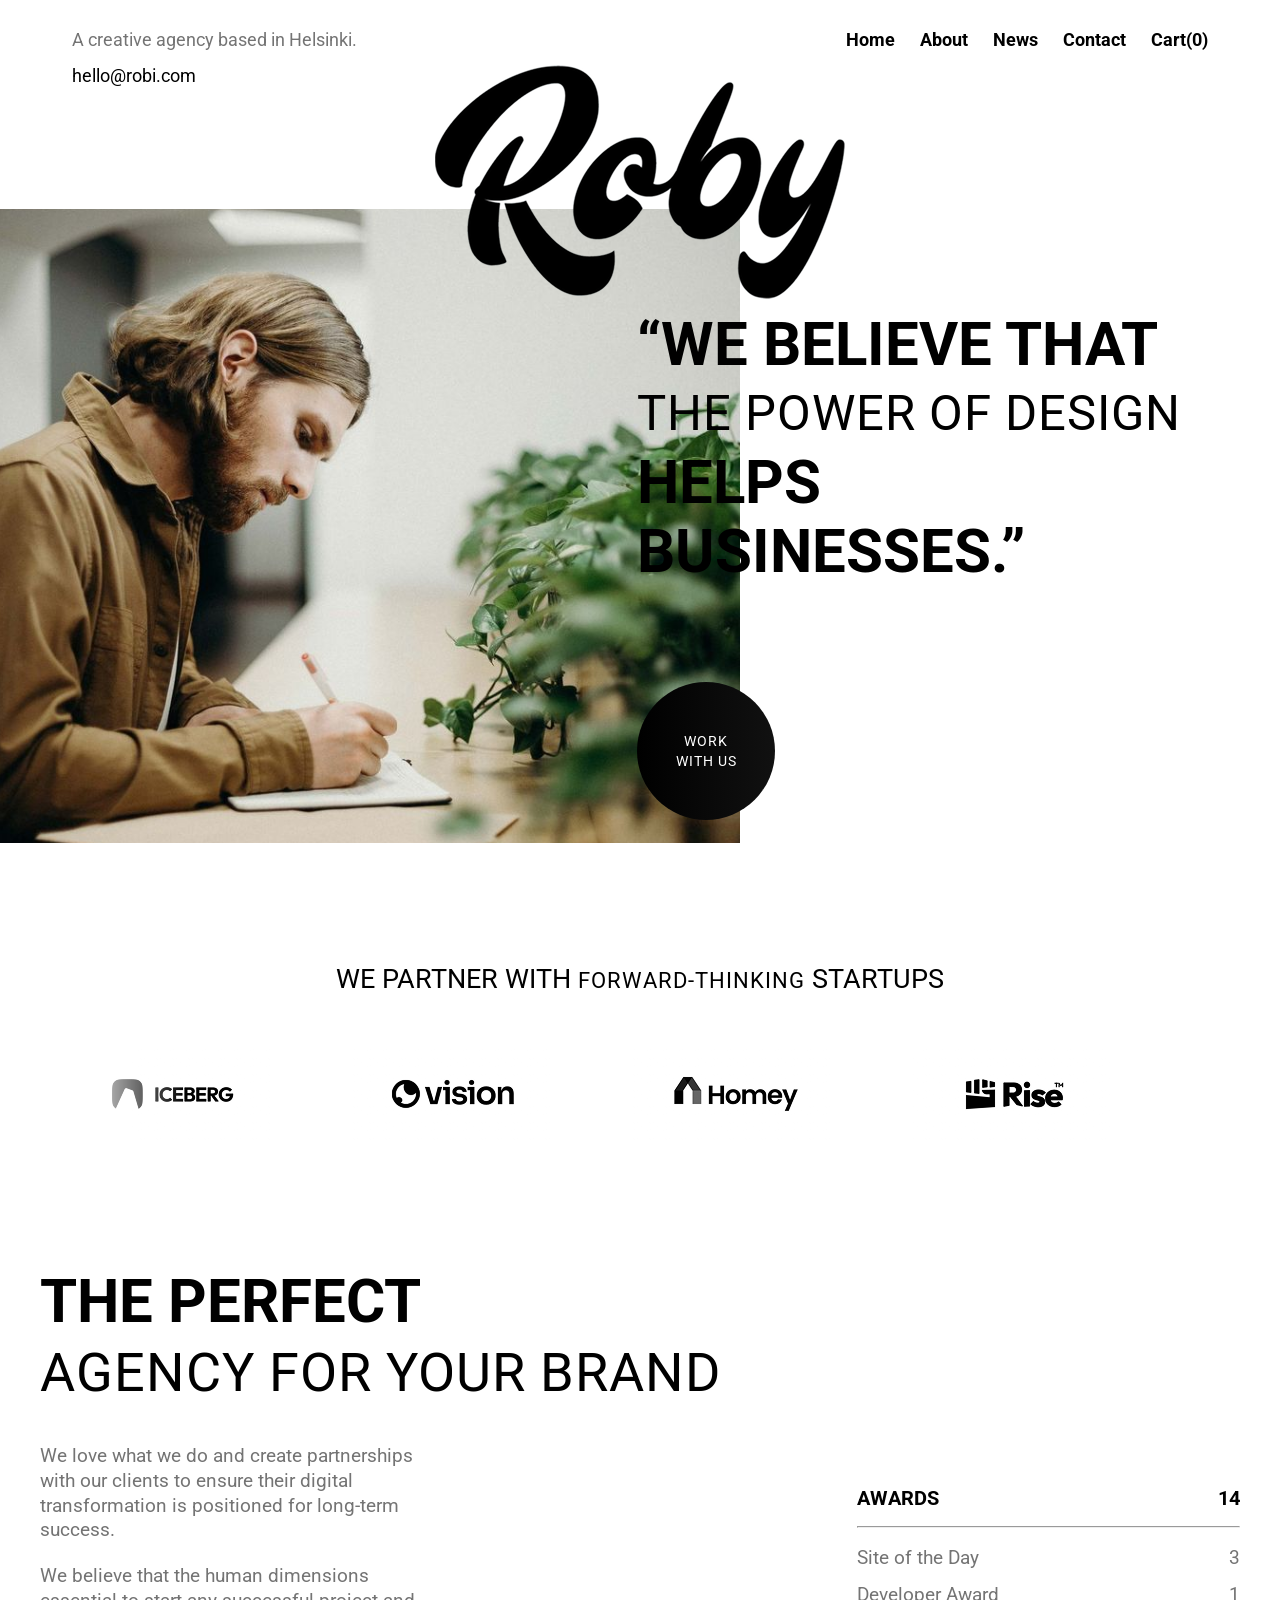
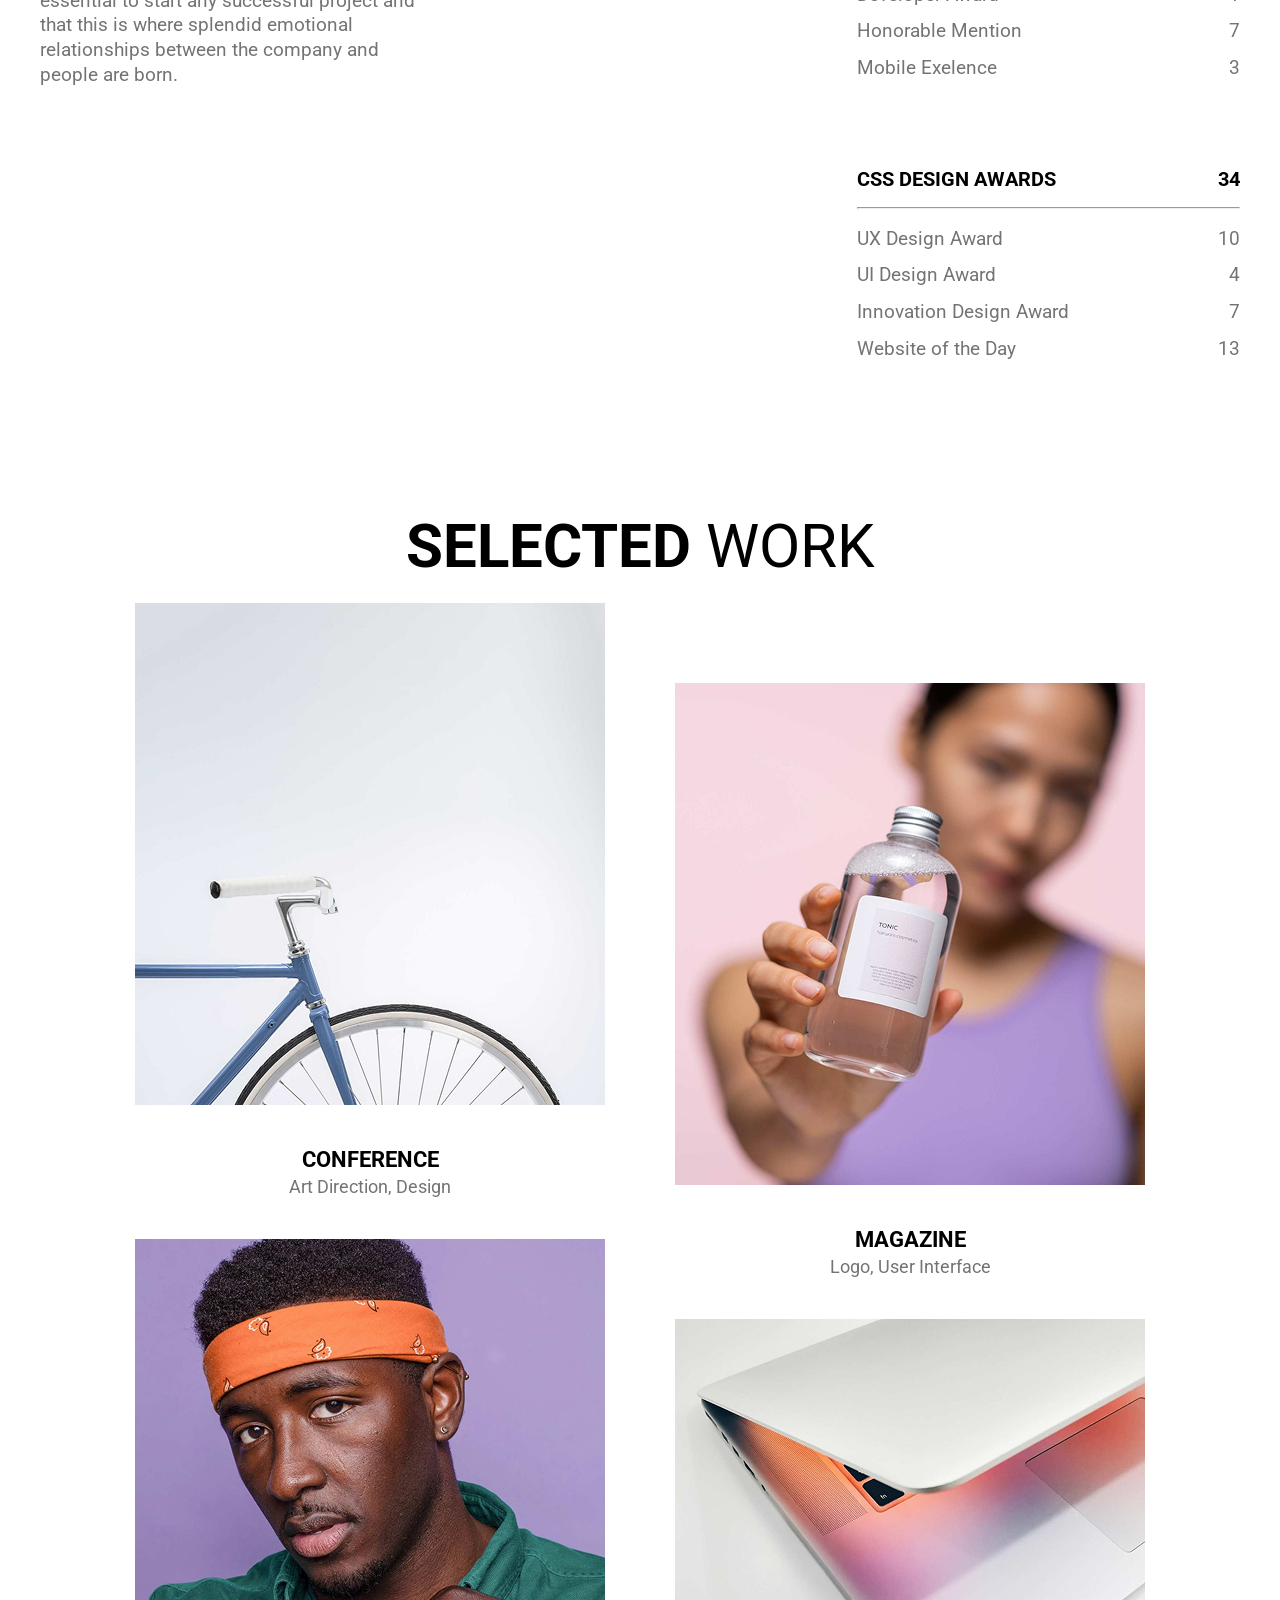
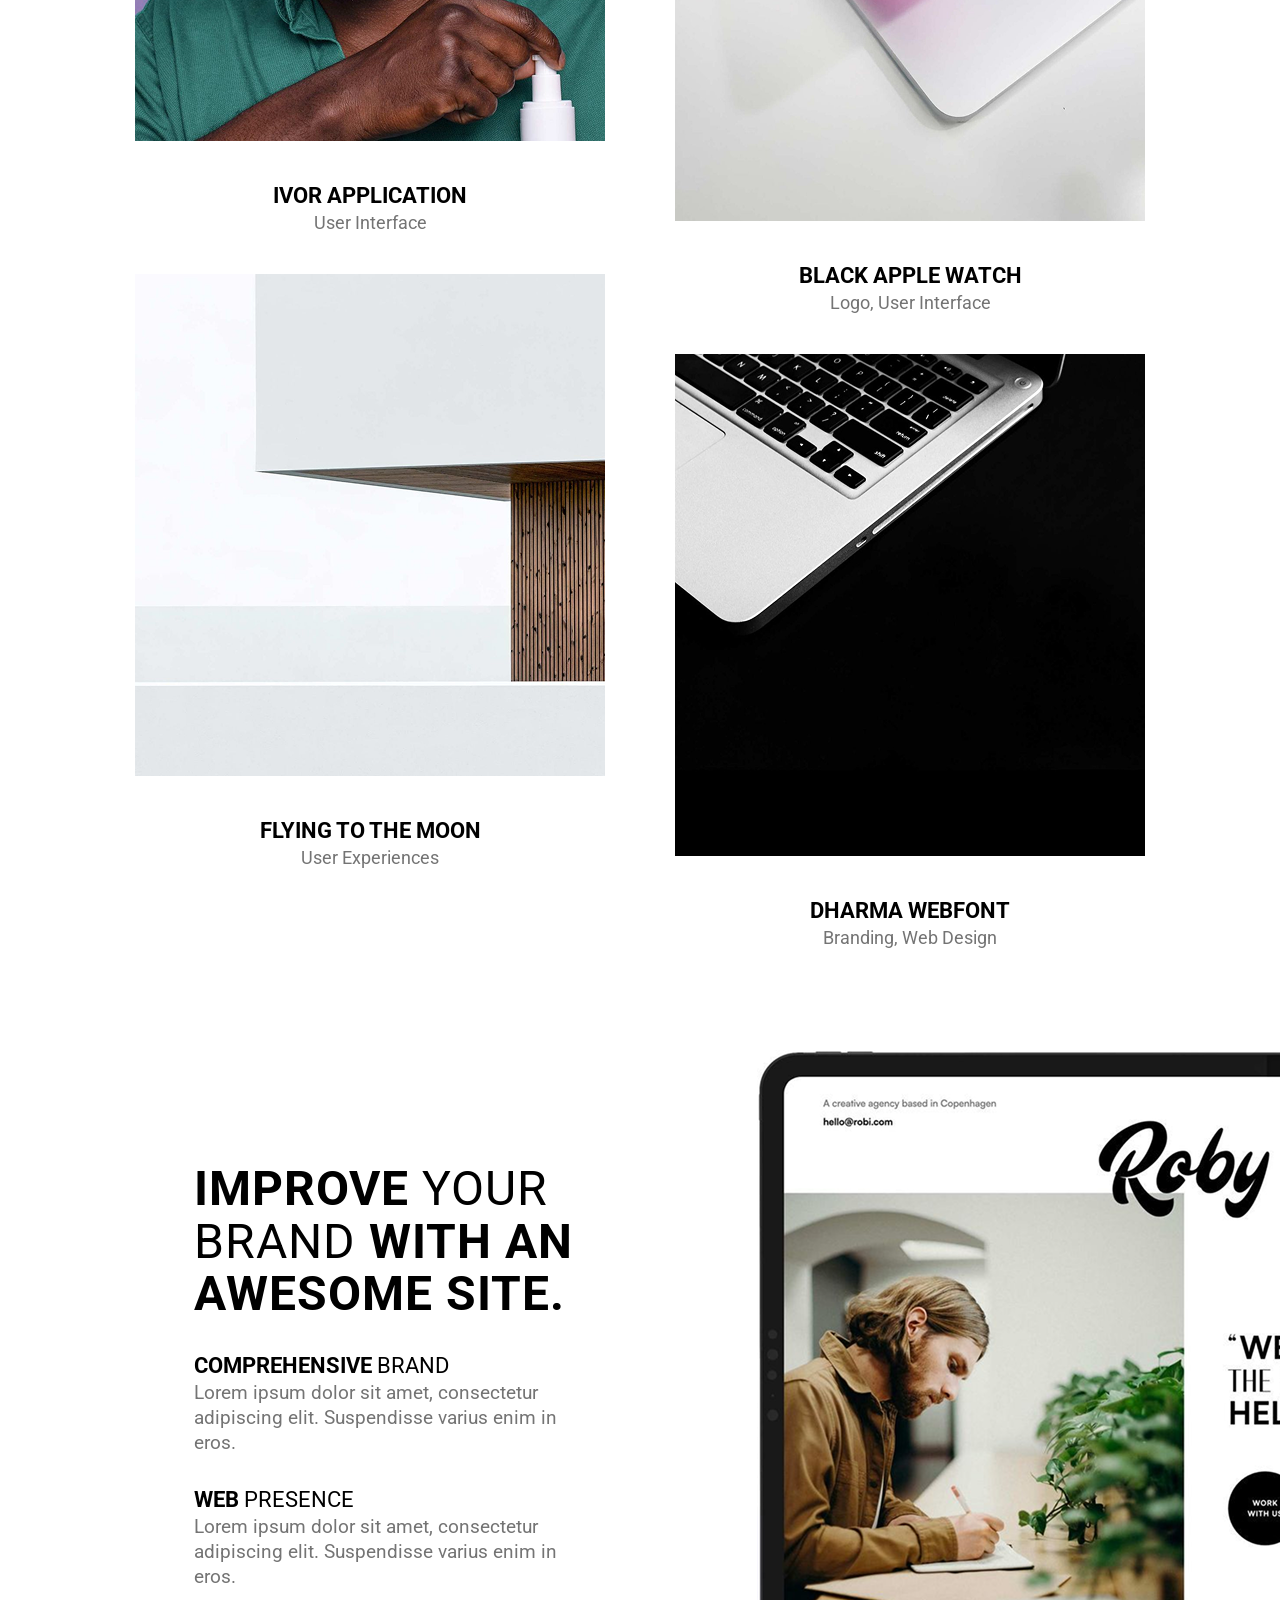
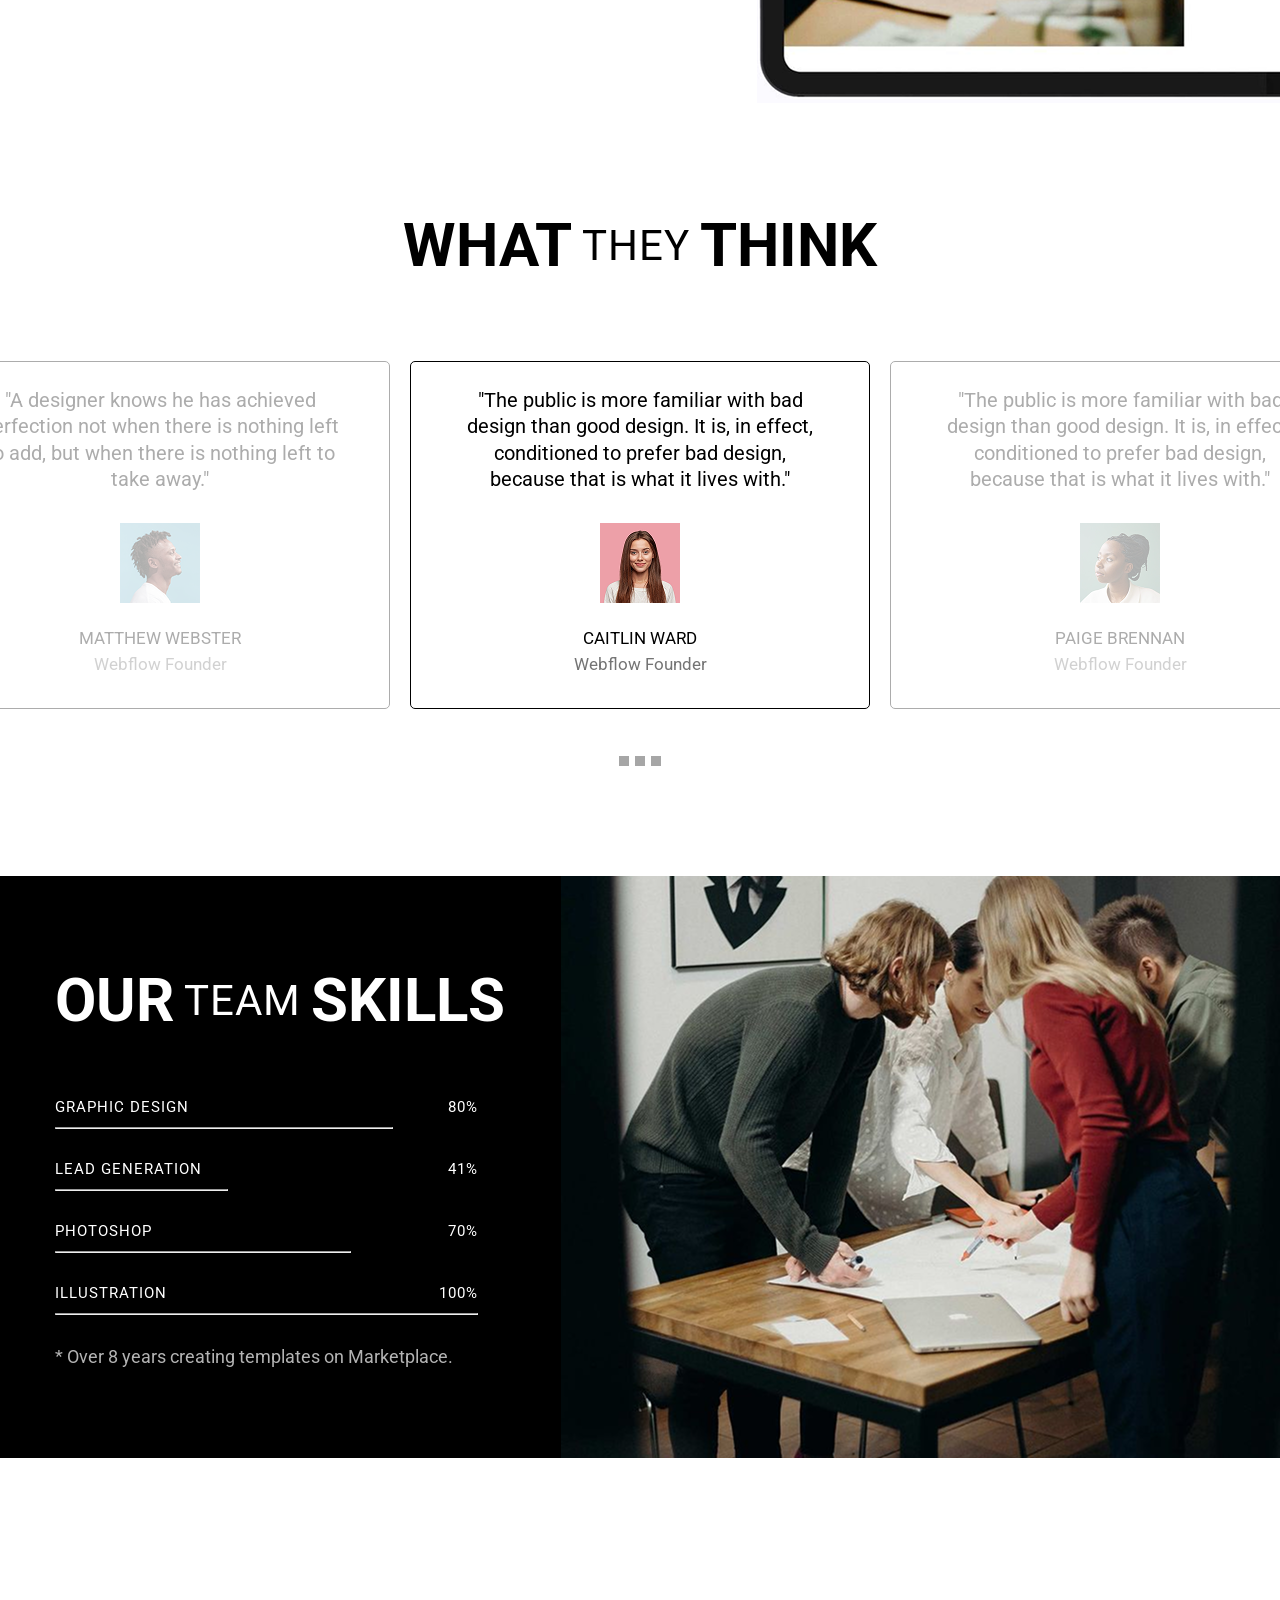
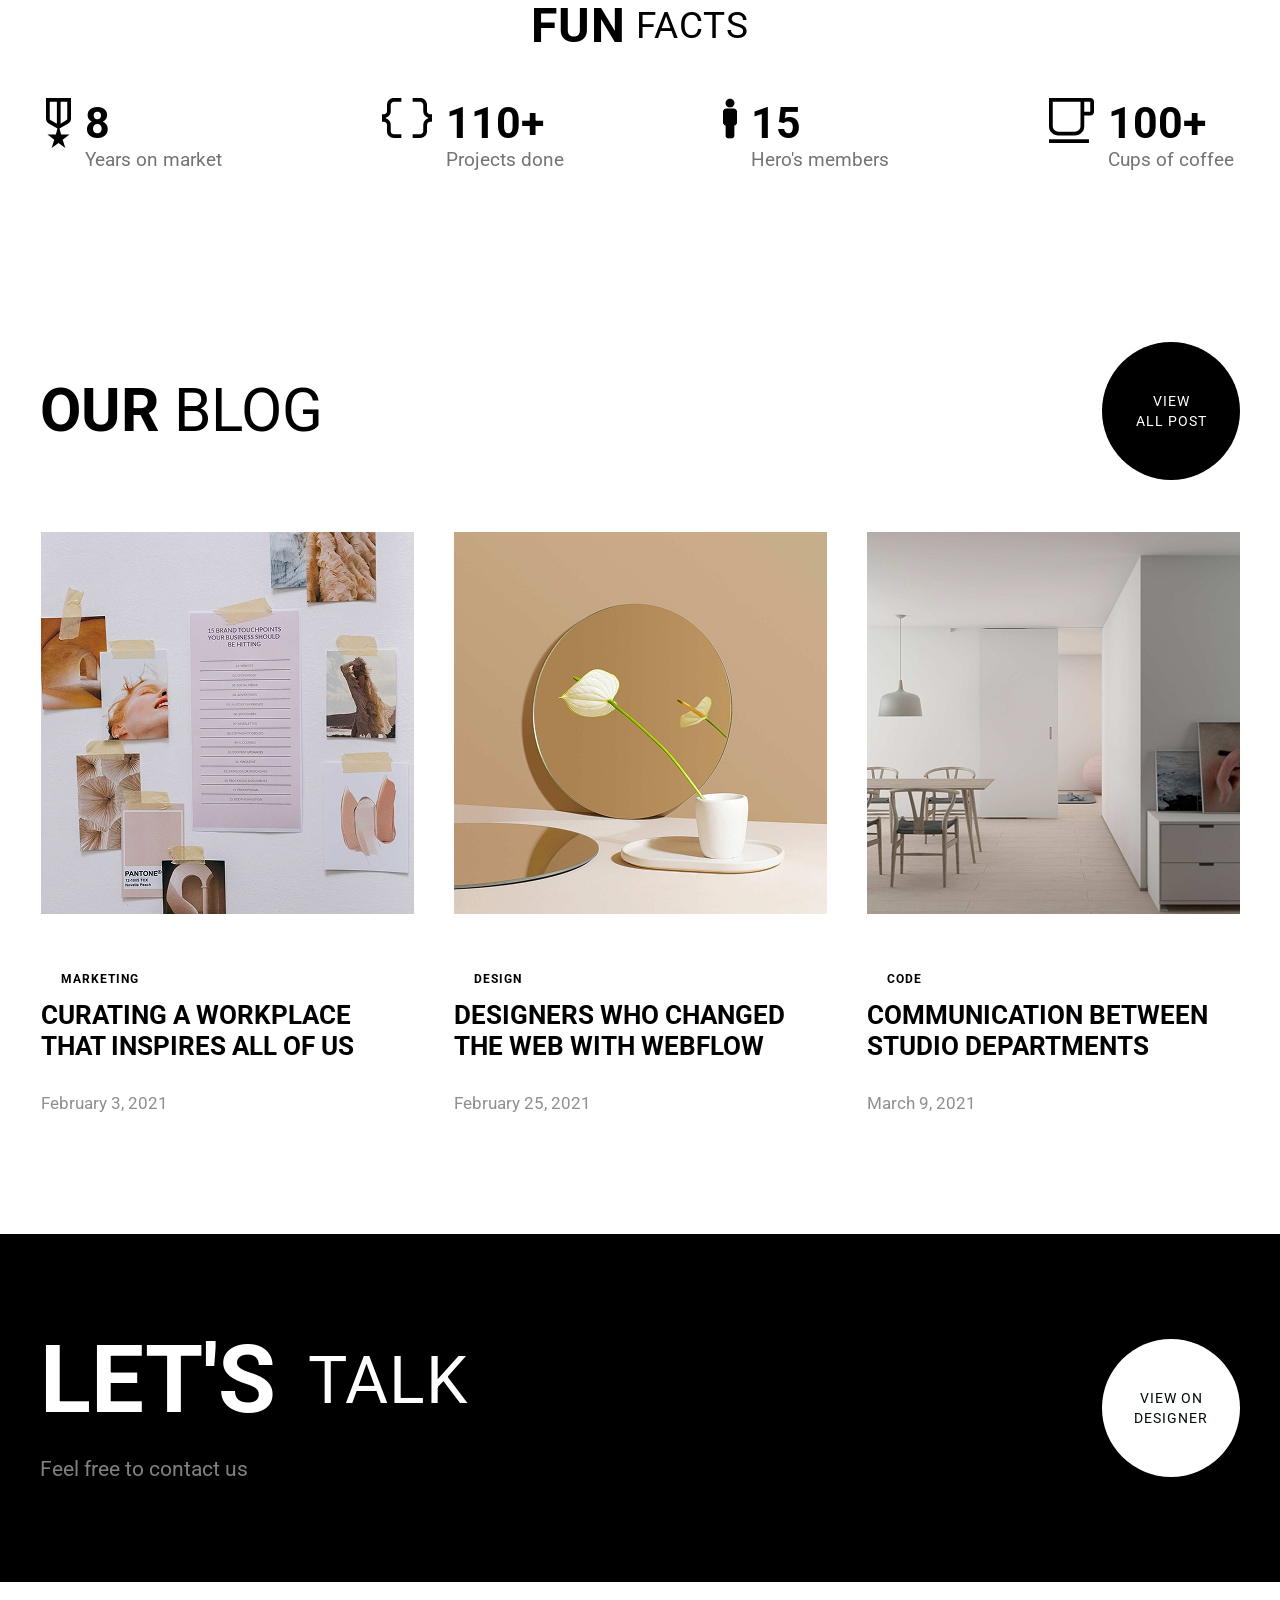
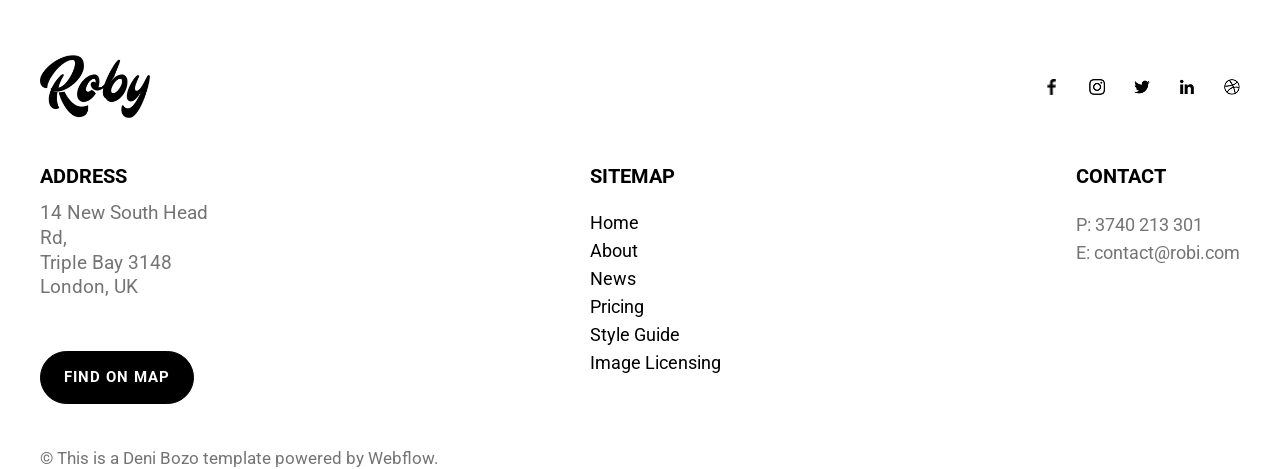
==== commit 2666fe9d: "feat: added cubic bexier, bow shadow, float and mix animations" ====
--- a/index.html
+++ b/index.html
@@ -569,7 +569,7 @@
         </div>
       </section>
 
-      <section class="contact">
+      <section class="contact" id="contact">
         <div class="contact__socials">
           <div class="contact__image">
             <img src="pictures/roby-logo.png" alt="Roby Logo" />
@@ -604,22 +604,22 @@
 
             <ul class="contact__navigation-list">
               <li class="contact__navigation-item">
-                <span class="contact__navigation-item-text">Home</span>
+                <a href="https://example12345.com" class="contact__navigation-item-text">Home</a>
               </li>
               <li class="contact__navigation-item">
-                <span class="contact__navigation-item-text">About</span>
+                <a href="#" class="contact__navigation-item-text">About</a>
               </li>
               <li class="contact__navigation-item">
-                <span class="contact__navigation-item-text">News</span>
+                <a href="#" class="contact__navigation-item-text">News</a>
               </li>
               <li class="contact__navigation-item">
-                <span class="contact__navigation-item-text">Pricing</span>
+                <a href="#" class="contact__navigation-item-text">Pricing</a>
               </li>
               <li class="contact__navigation-item">
-                <span class="contact__navigation-item-text">Style Guide</span>
+                <a href="#" class="contact__navigation-item-text">Style Guide</a>
               </li>
               <li class="contact__navigation-item">
-                <span class="contact__navigation-item-text">Image Licensing</span>
+                <a href="#" class="contact__navigation-item-text">Image Licensing</a>
               </li>
             </ul>
           </div>
--- a/style.css
+++ b/style.css
@@ -253,7 +253,11 @@
 }
 
 .partners__track img:hover {
-  filter: grayscale(0);
+  animation: none !important; /* Полностью отключаем анимацию при наведении */
+  filter: grayscale(0) !important; /* Явно убираем серость */
+  -webkit-filter: grayscale(0) !important;
+  transform: scale(1.1) !important; 
+  cursor: pointer;
 }
 
 .is-duplicate {
@@ -1318,16 +1322,27 @@
   padding: 0;
 }
 
-.contact__navigation-item {
-}
 
 .contact__navigation-item-text {
-  color: #000;
+  text-decoration: none;
+  color: #000000;
   font-family: Roboto;
   font-size: 18px;
   font-style: normal;
   font-weight: 400;
   line-height: 23px;
+  transition: color 0.3s ease;
+}
+
+/* 2. Посещенная ссылка (ТОЛЬКО ОДИН РАЗ В КОДЕ) */
+/* Сделаем её синей или красной для теста, чтобы ты точно увидел работу */
+.contact__navigation-item-text:visited {
+  color: blue !important; /* Яркий розовый для теста, чтобы точно увидеть результат */
+}
+/* 3. Ховер (всегда после visited) */
+.contact__navigation-item-text:hover {
+  color: #D8DADE !important;
+  text-decoration: underline;
 }
 
 .contact__info {
@@ -2898,7 +2913,93 @@
   animation: blurPulse 5s ease-in-out infinite;
 }
 
-
-
-
-
+/* Анимация 8 - Тень (Box-shadow Ease-in) opinio section */
+@keyframes shadowPulse {
+  0%, 100% { box-shadow: 0 5px 15px rgba(0,0,0,0.1); }
+  50% { box-shadow: 0 15px 35px rgba(0,0,0,0.2); }
+}
+.opinion__item {
+  animation: shadowPulse 6s ease-in infinite;
+}
+
+/* Анимация 9 - Горизонтальное перемещение (translateX Pulse) header */
+@keyframes horizontalPulse {
+  0%, 100% { transform: translateX(0); }
+  50% { transform: translateX(15px); }
+}
+.header__info {
+  animation: horizontalPulse 5s ease-in-out infinite;
+}
+
+/* Анимация 10 - Мигание (Blinking) header email */
+@keyframes blinking {
+  0%, 100% { opacity: 1; }
+  50% { opacity: 0.3; }
+}
+.header__link {
+  animation: blinking 1s ease-in-out infinite;
+}
+
+/* Анимация 11 - Пульсация высоты (Height Pulse) awards */
+@keyframes heightPulse {
+  0%, 100% { transform: scaleY(1); }
+  50% { transform: scaleY(4); }
+}
+
+.awards__line {
+  height: 1px;
+  background: #000;
+  width: 100%;
+  transform-origin: center; /* Увеличение будет идти от центра вверх и вниз */
+  animation: heightPulse 2s ease-in-out infinite;
+}
+
+/* Анимация 12 - Изменение ширины с cubic-bezier our skills team section */
+@keyframes skillGrow {
+  0% { transform: scaleX(0); }
+  100% { transform: scaleX(1); }
+}
+
+/* Применяем ко всем линиям навыков */
+.team__line-1, .team__line-2, .team__line-3, .team__line-4 {
+  transform-origin: left; /* Анимация идет слева направо */
+  animation: skillGrow 3s cubic-bezier(0.68, -0.55, 0.265, 1.55) infinite alternate;
+}
+
+/* Исправленная Анимация 13 - Внешнее свечение/граница через box-shadow */
+@keyframes borderThickness {
+  0%, 100% { box-shadow: 0 0 0 1px #000; }
+  50% { box-shadow: 0 0 0 4px #000; }
+}
+
+/* Обновляем селектор метки в блоге */
+.blog__card-lable {
+  border: none; /* Убираем физическую рамку, которая расталкивала контент */
+  margin: 4px;  /* Добавляем небольшой отступ, чтобы box-shadow не обрезался */
+  animation: scalePulse 2s ease-in-out infinite, borderThickness 2s ease-in-out infinite;
+}
+
+/* Новая Анимация 14 - Плавающий эффект (Float) */
+@keyframes floatAnim {
+  0%, 100% { transform: translateY(0); }
+  50% { transform: translateY(-10px); }
+}
+
+/* Применяем к логотипам партнеров */
+.partners__track img {
+  animation: floatAnim 3s ease-in-out infinite;
+  filter: grayscale(1); /* Возвращаем ч/б стиль */
+  transition: filter 0.3s ease;
+}
+
+/* Анимация 15 - Появление с перемещением (Opacity + Transform + cubic-bezier) awards section*/
+@keyframes slideFade {
+  0% { opacity: 0; transform: translateY(30px); }
+  100% { opacity: 1; transform: translateY(0); }
+}
+.about__holetitle {
+  animation: slideFade 3s cubic-bezier(0.25, 0.1, 0.25, 1) infinite alternate;
+}
+
+
+
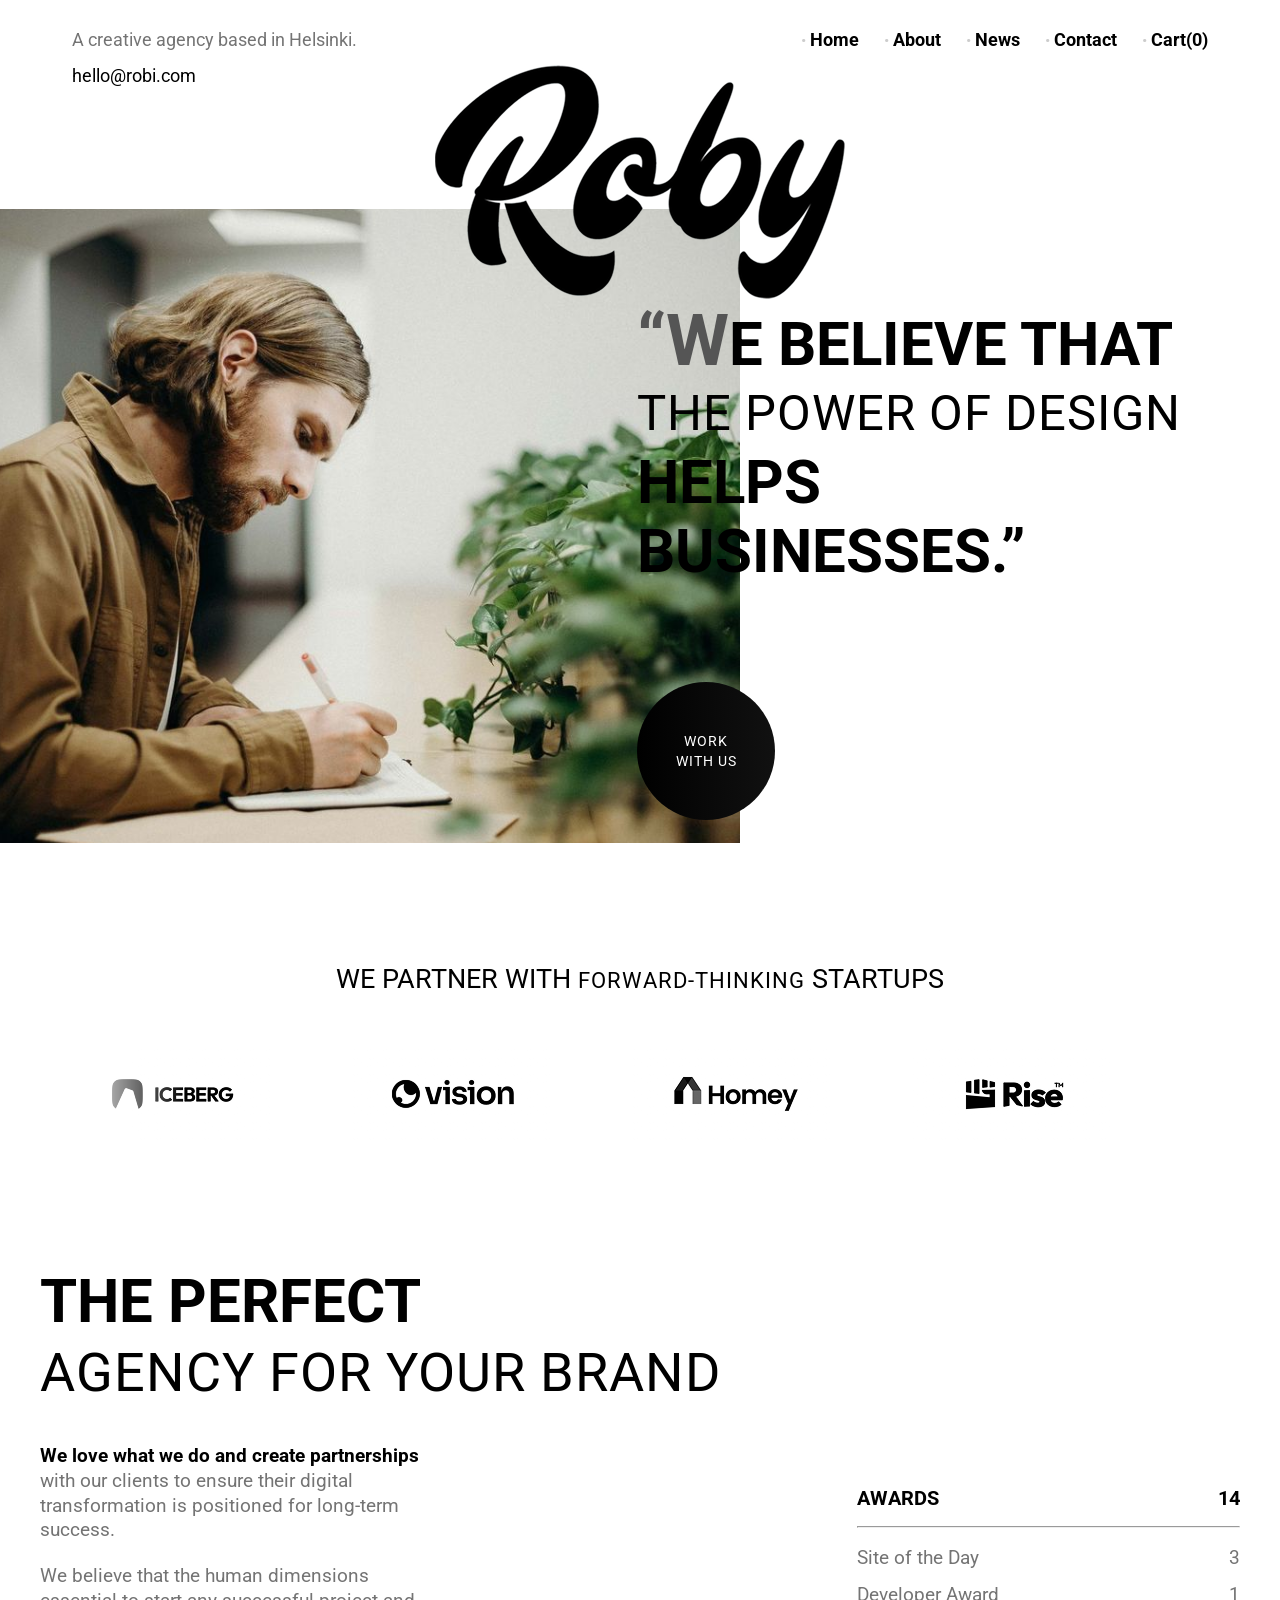
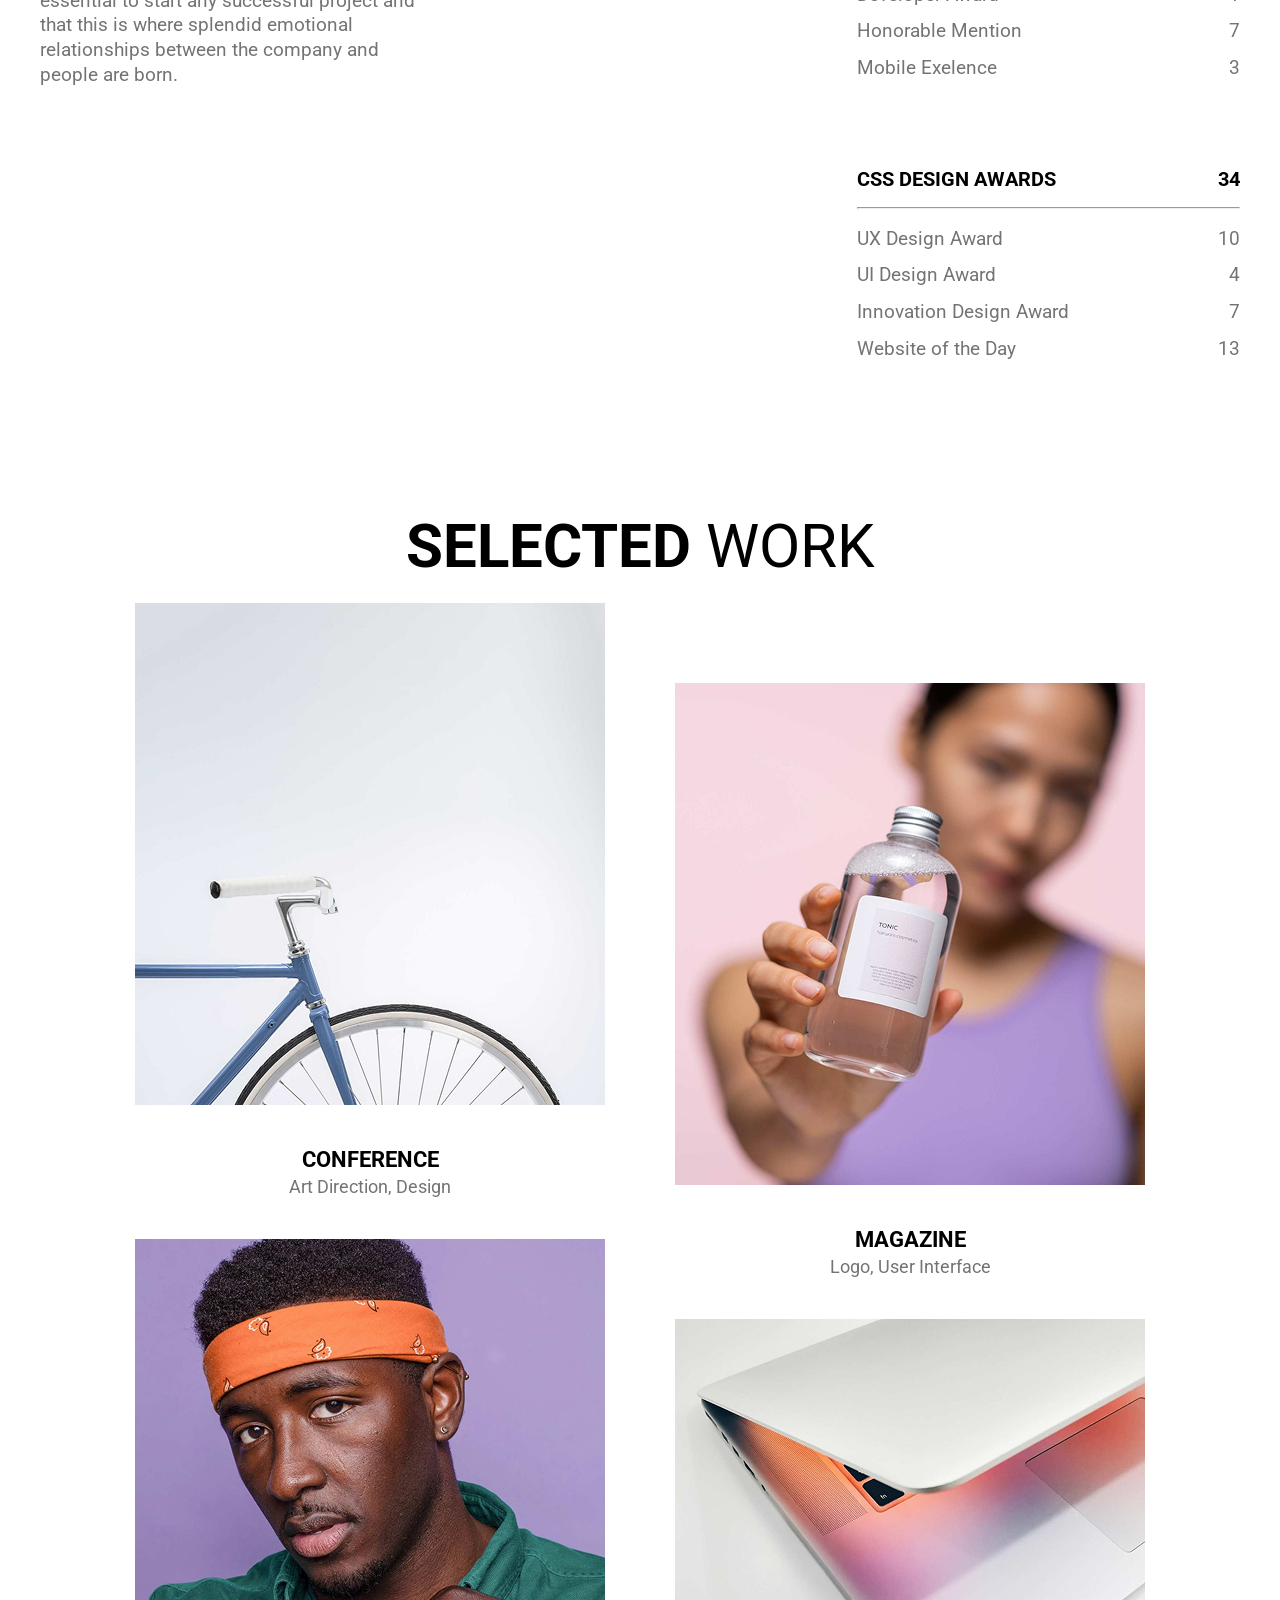
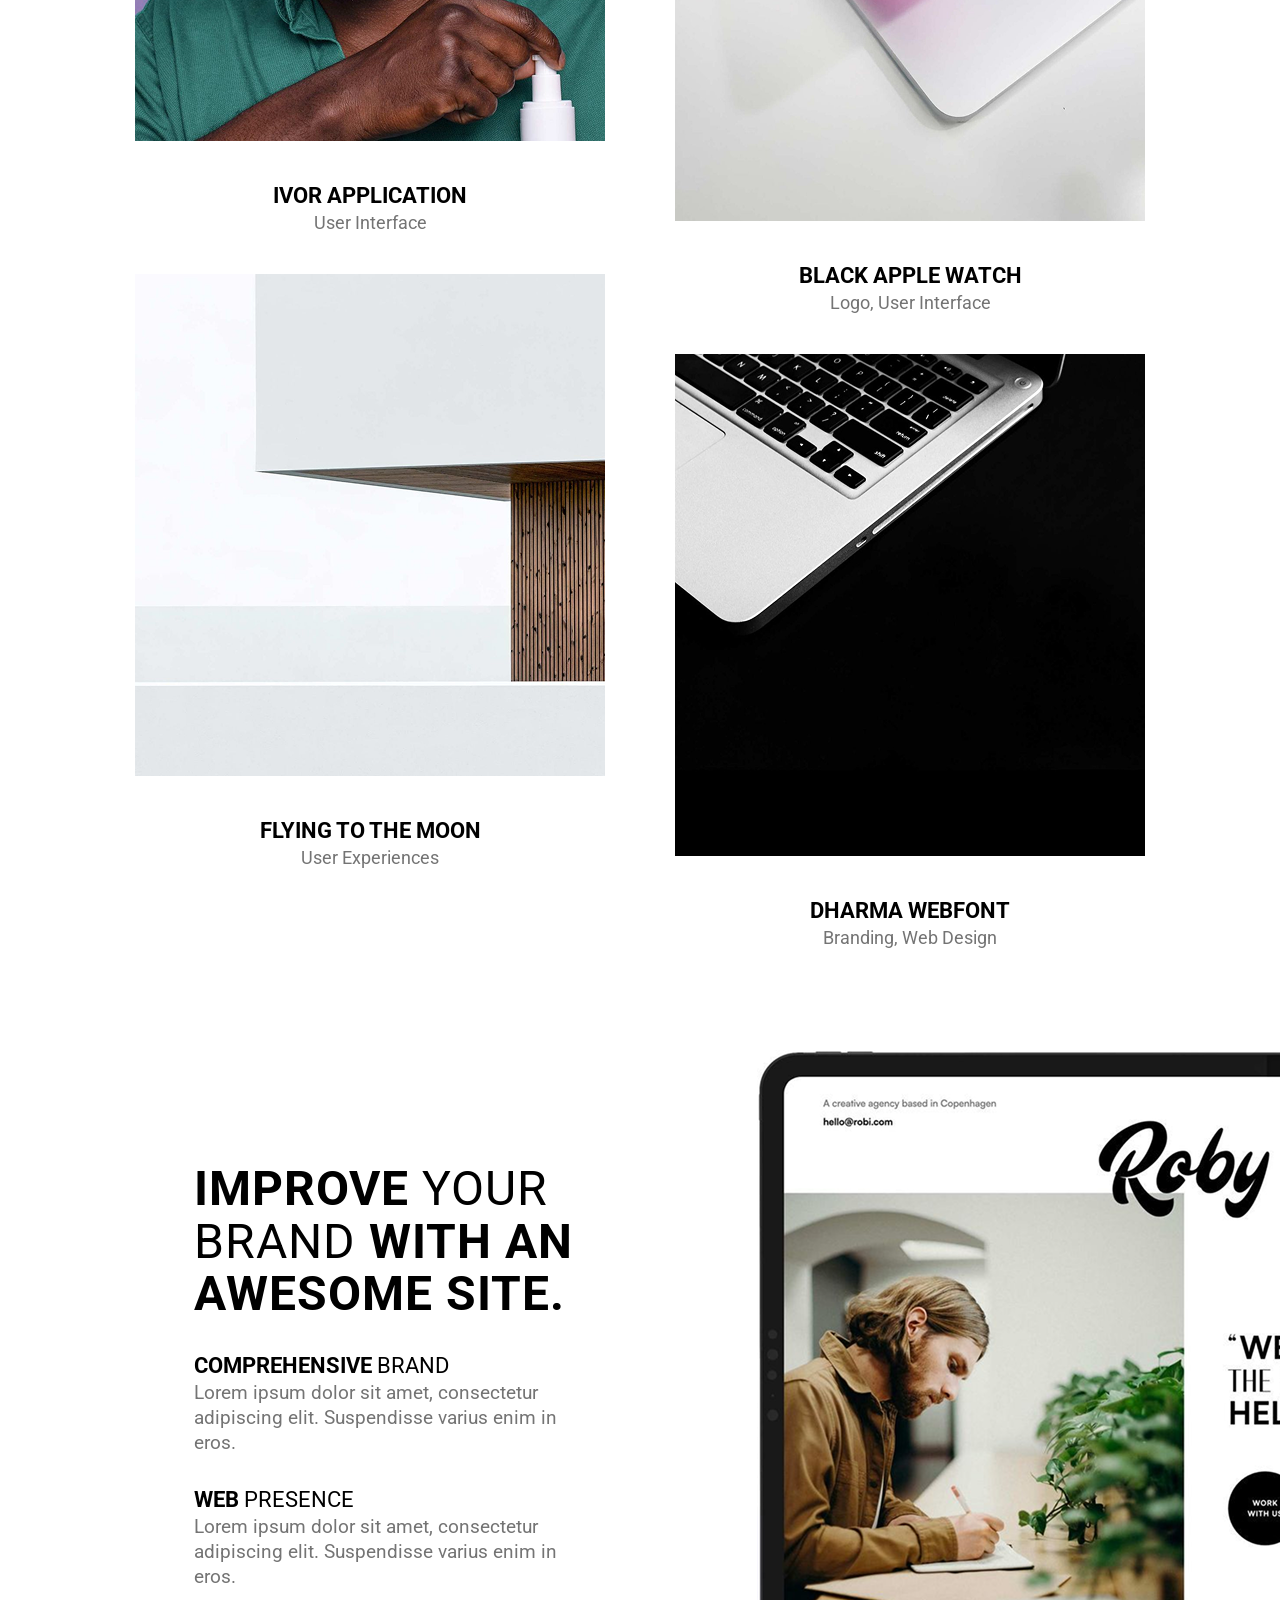
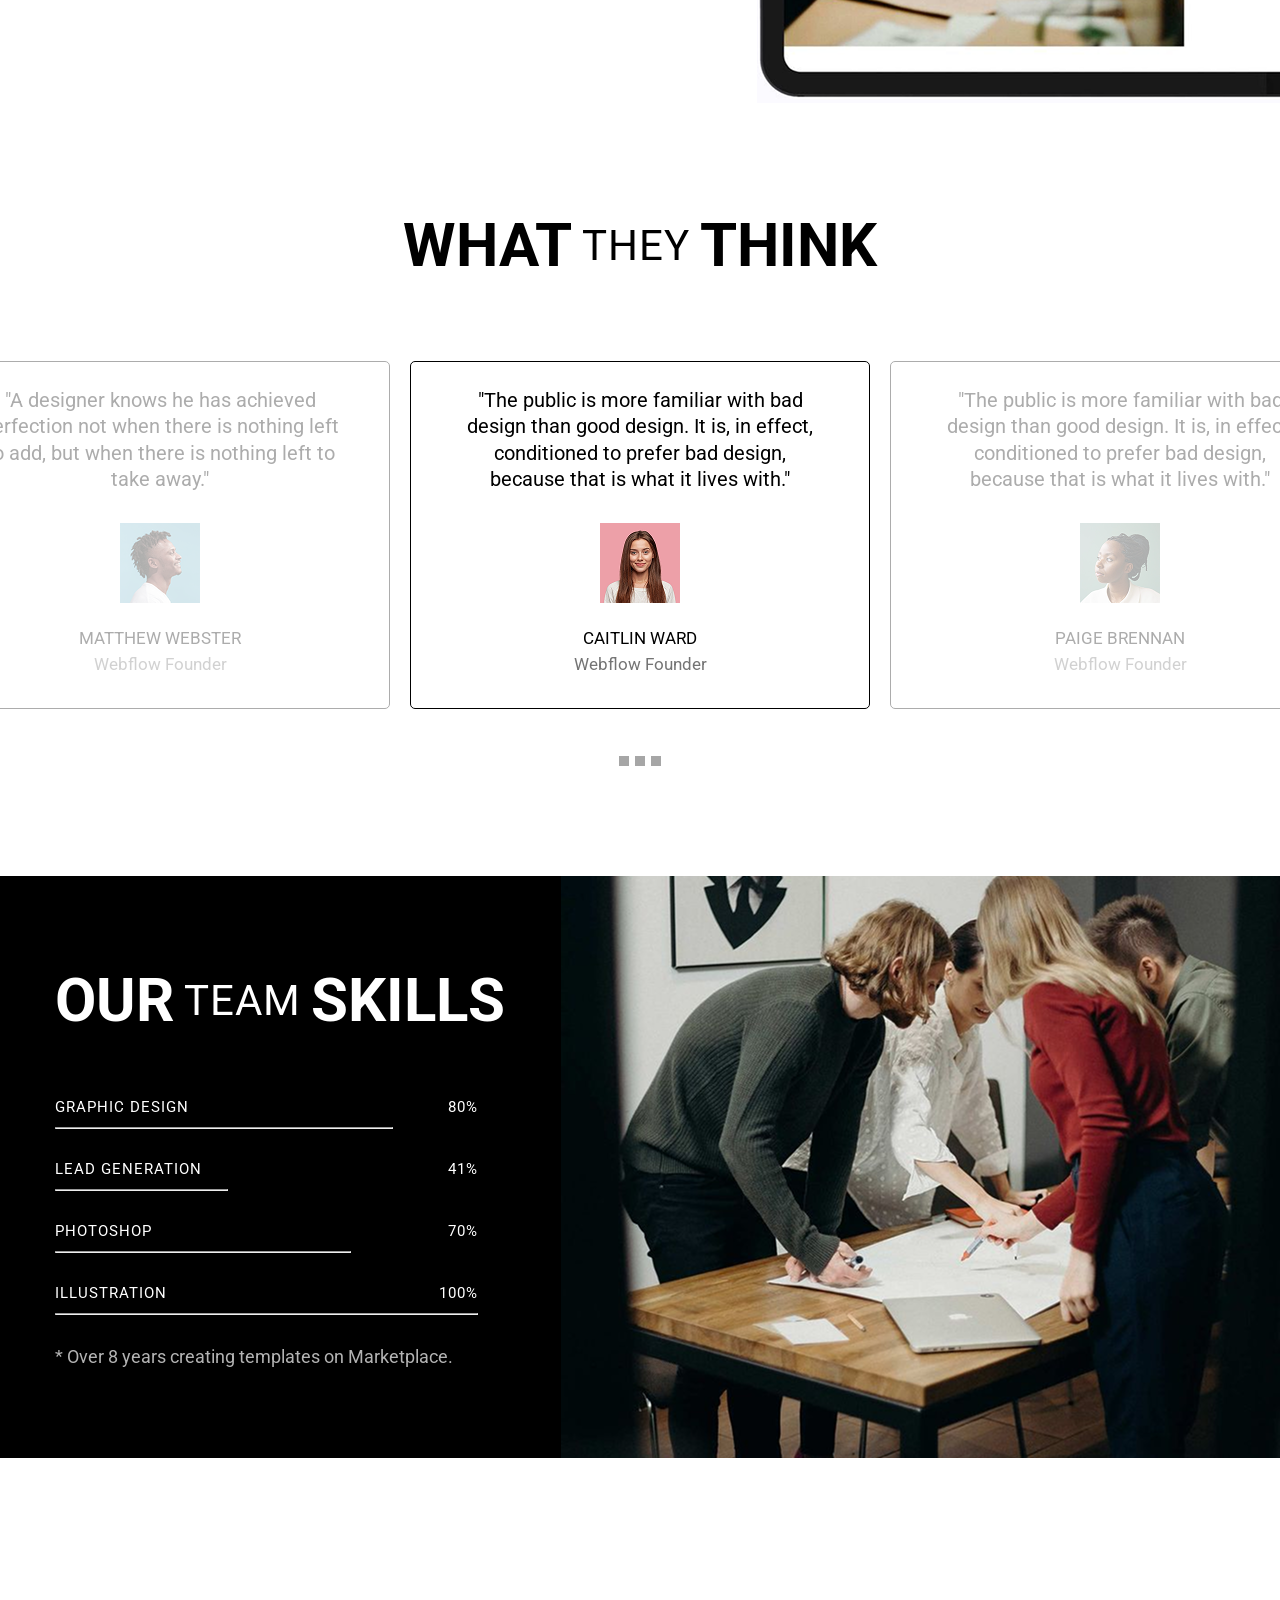
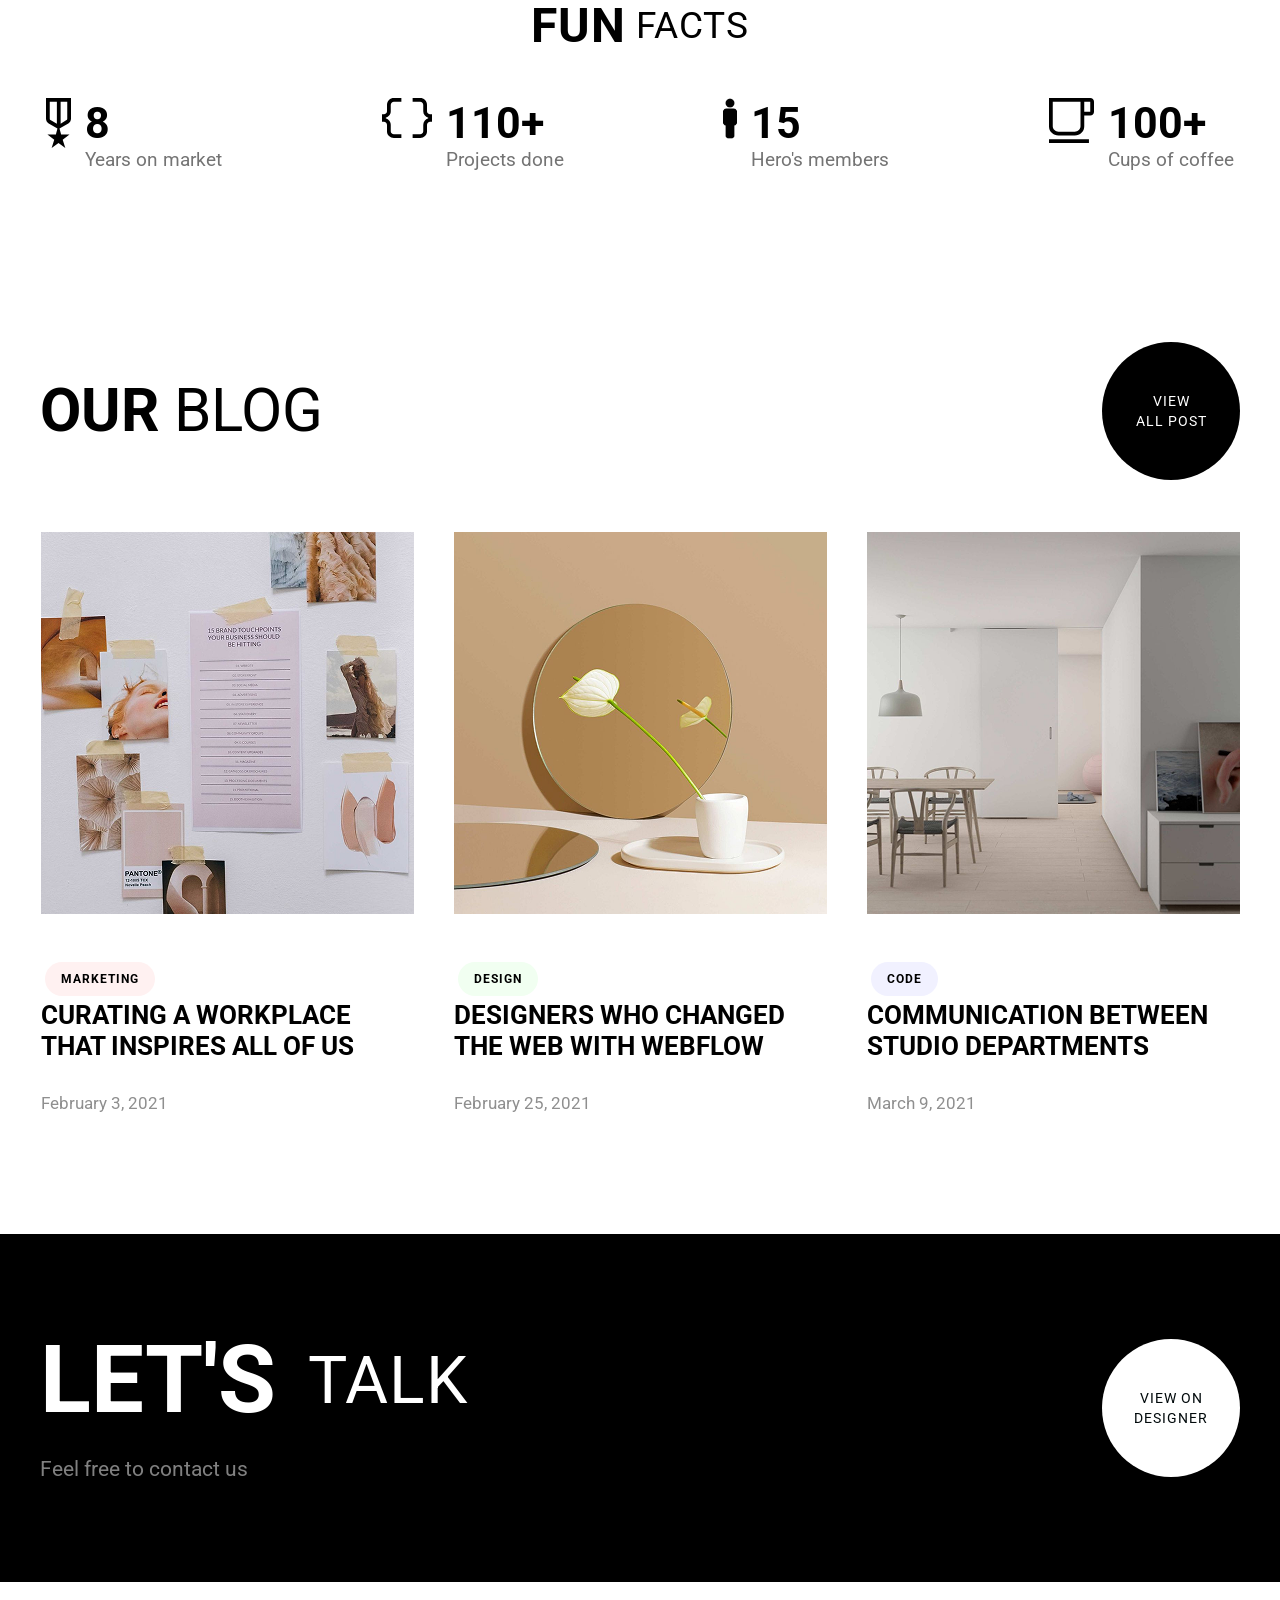
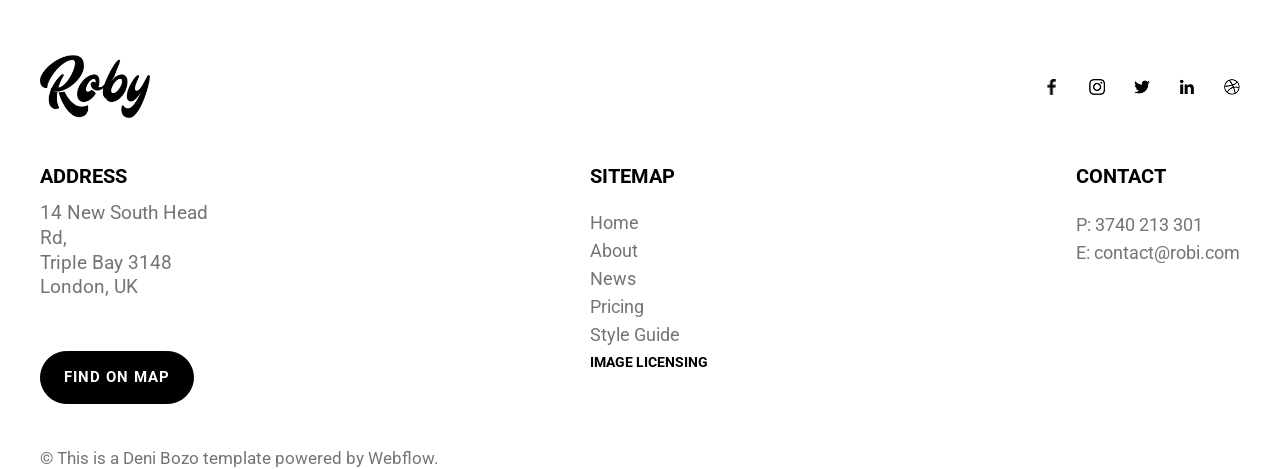
==== commit d1d19f42: "feat: added pseudo classes and pseudo elements" ====
--- a/index.html
+++ b/index.html
@@ -604,7 +604,7 @@
 
             <ul class="contact__navigation-list">
               <li class="contact__navigation-item">
-                <a href="https://example12345.com" class="contact__navigation-item-text">Home</a>
+                <a href="#" class="contact__navigation-item-text">Home</a>
               </li>
               <li class="contact__navigation-item">
                 <a href="#" class="contact__navigation-item-text">About</a>
--- a/style.css
+++ b/style.css
@@ -1325,7 +1325,7 @@
 
 .contact__navigation-item-text {
   text-decoration: none;
-  color: #000000;
+  color: #747474;
   font-family: Roboto;
   font-size: 18px;
   font-style: normal;
@@ -1334,16 +1334,6 @@
   transition: color 0.3s ease;
 }
 
-/* 2. Посещенная ссылка (ТОЛЬКО ОДИН РАЗ В КОДЕ) */
-/* Сделаем её синей или красной для теста, чтобы ты точно увидел работу */
-.contact__navigation-item-text:visited {
-  color: blue !important; /* Яркий розовый для теста, чтобы точно увидеть результат */
-}
-/* 3. Ховер (всегда после visited) */
-.contact__navigation-item-text:hover {
-  color: #D8DADE !important;
-  text-decoration: underline;
-}
 
 .contact__info {
   display: flex;
@@ -3001,5 +2991,77 @@
   animation: slideFade 3s cubic-bezier(0.25, 0.1, 0.25, 1) infinite alternate;
 }
 
-
-
+/* --- ПСЕВДОКЛАССЫ --- */
+
+/* 1. :hover (уже используется) */
+.contact__navigation-item-text:hover {
+  color: #000 !important;
+  text-decoration: underline;
+}
+
+/* 2. :active - для кнопок */
+.contact__address-button:active,
+.header__menu-btn:active {
+  transform: scale(0.95);
+}
+
+/* 3. :last child - для последней ссылки в футере */
+.contact__navigation-item:last-child .contact__navigation-item-text {
+  color: #000;
+  font-weight: 700;
+  text-transform: uppercase;
+  font-size: 14px;
+}
+
+/* 4. :nth-of-type - разные цвета для меток в блоге */
+.blog__item:nth-of-type(1) .blog__card-lable { background-color: #fff1f1; }
+.blog__item:nth-of-type(2) .blog__card-lable { background-color: #f1fff1; }
+.blog__item:nth-of-type(3) .blog__card-lable { background-color: #f1f1ff; }
+
+/* 5. :focus - подсветка при навигации с клавиатуры */
+.nav-link:focus {
+  outline: 2px solid #000;
+  outline-offset: 4px;
+}
+
+/* 6. :target - эффект для активной карточки в слайдере */
+.opinion__item:target {
+  border: 2px solid #000;
+  transform: translateY(-10px);
+  transition: all 0.3s ease;
+}
+
+/* --- ПСЕВДОЭЛЕМЕНТЫ --- */
+
+/* 1. ::before (уже используется) */
+/* 2. ::after (уже используется) */
+
+/* 3. ::selection - кастомное выделение текста */
+::selection {
+  background: #000;
+  color: #fff;
+}
+
+/* 4. ::first-letter - буквица в заголовке hero */
+.hero__title span:first-child::first-letter {
+  font-size: 1.2em;
+  color: #555;
+}
+
+/* 5. ::first-line - стилизация первой строки описания */
+.about__text:first-of-type::first-line {
+  font-weight: 700;
+  color: #000;
+}
+
+/* 6. ::marker - кастомные маркеры списка навигации */
+.nav-list li::marker {
+  content: "• ";
+  color: #ccc;
+}
+.nav-list {
+  list-style: inside; /* Чтобы маркеры были видны */
+}
+
+
+
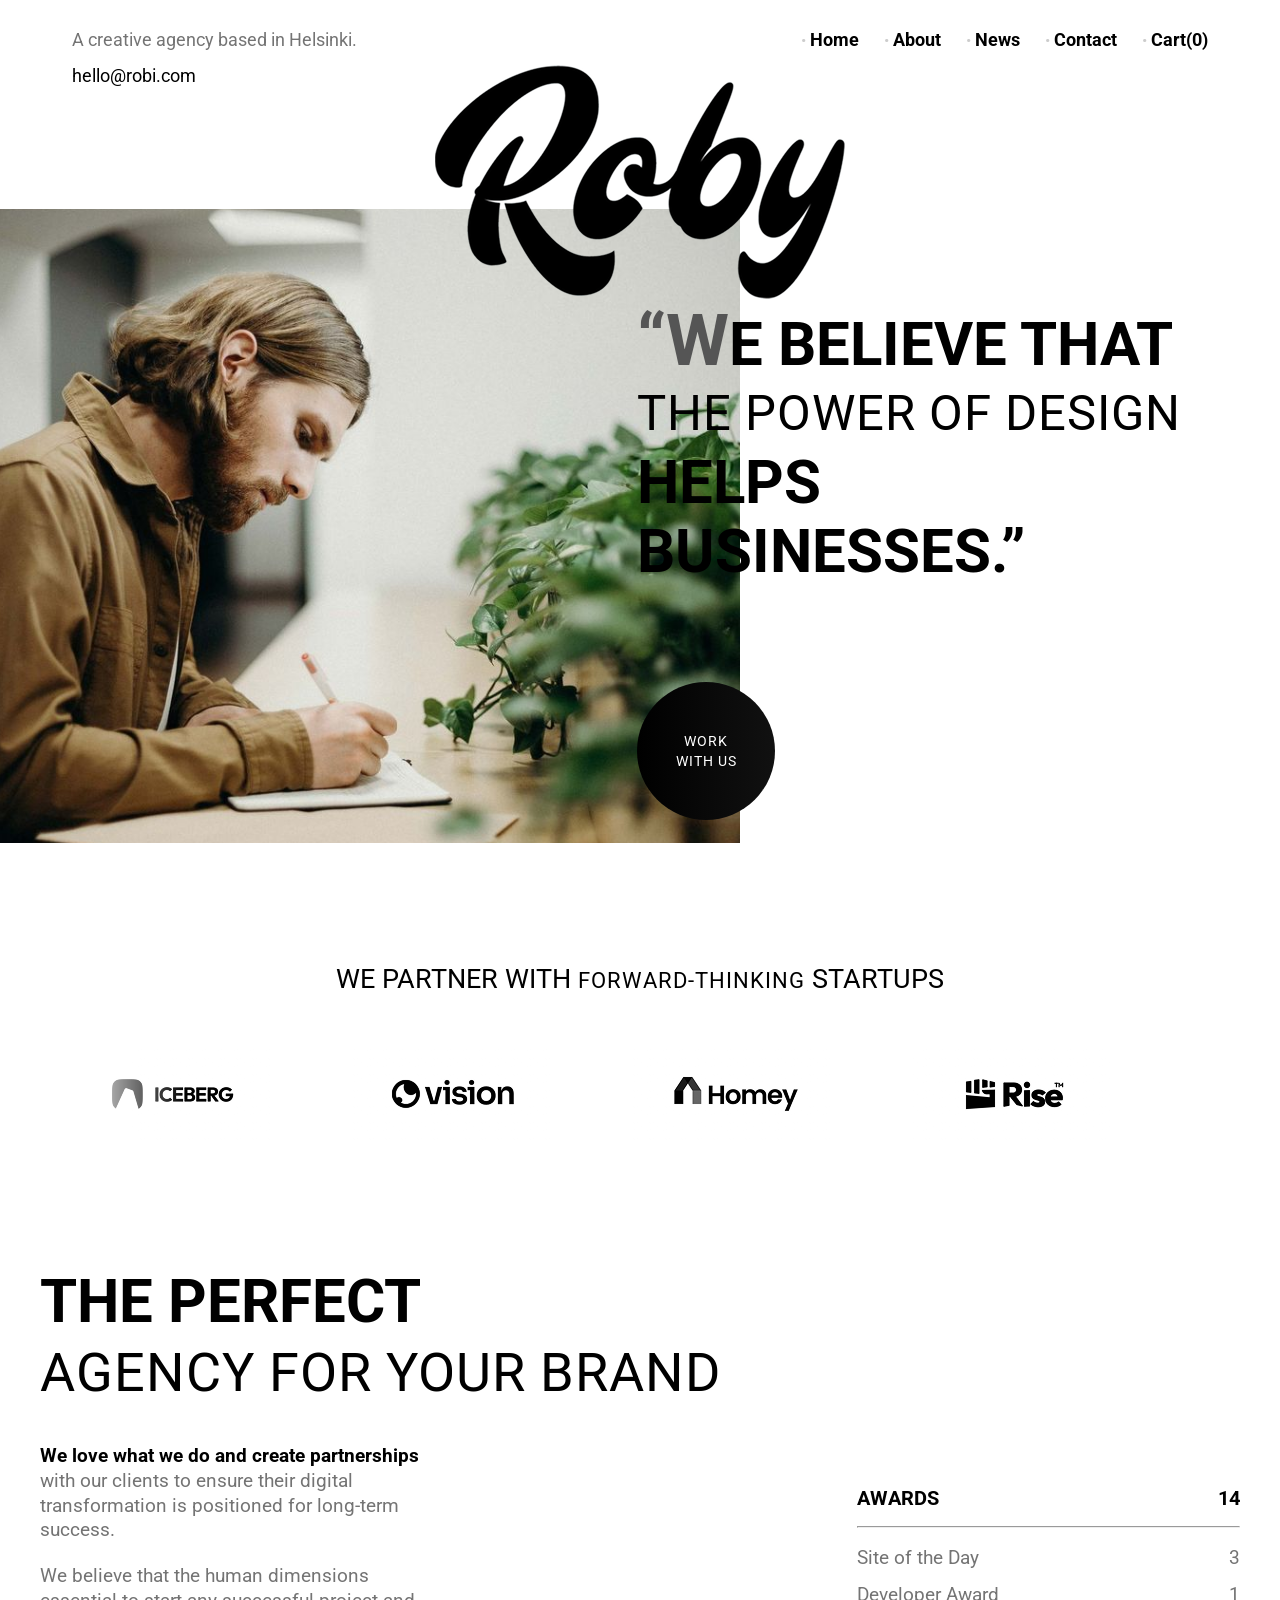
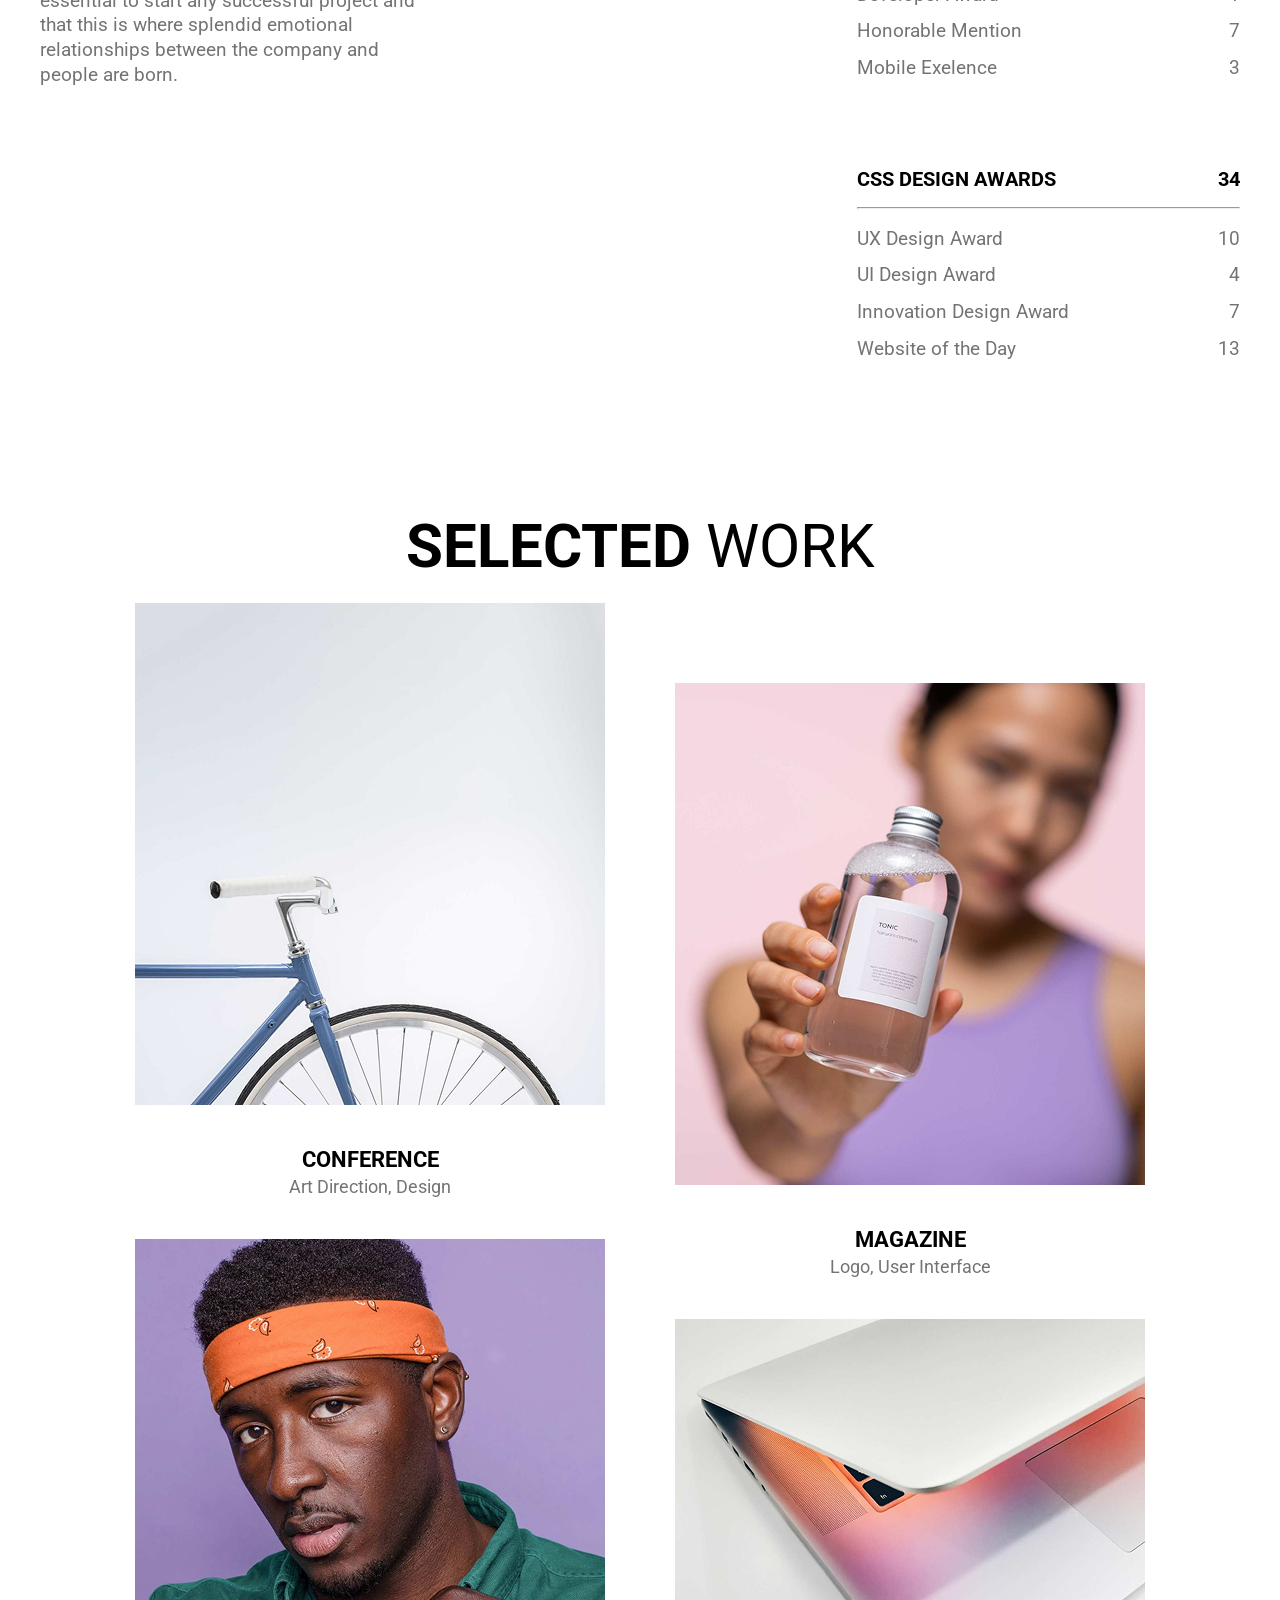
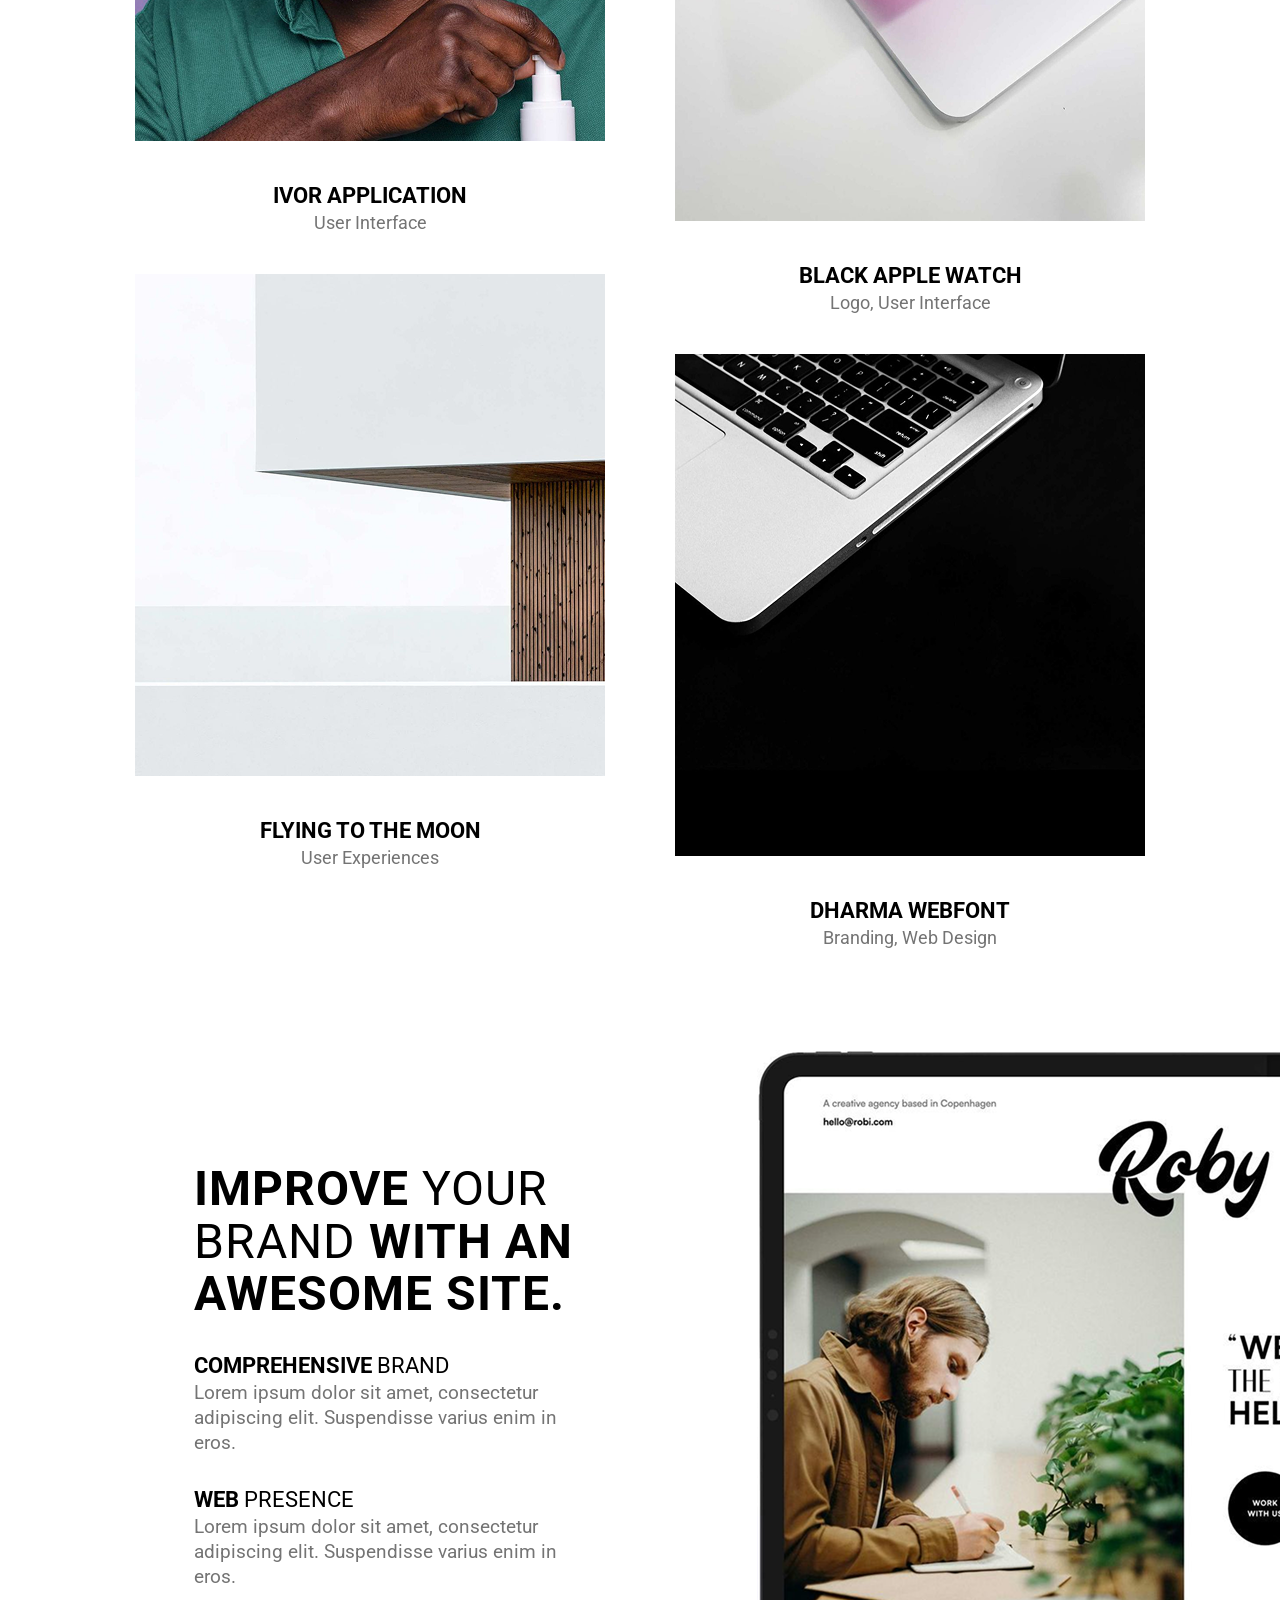
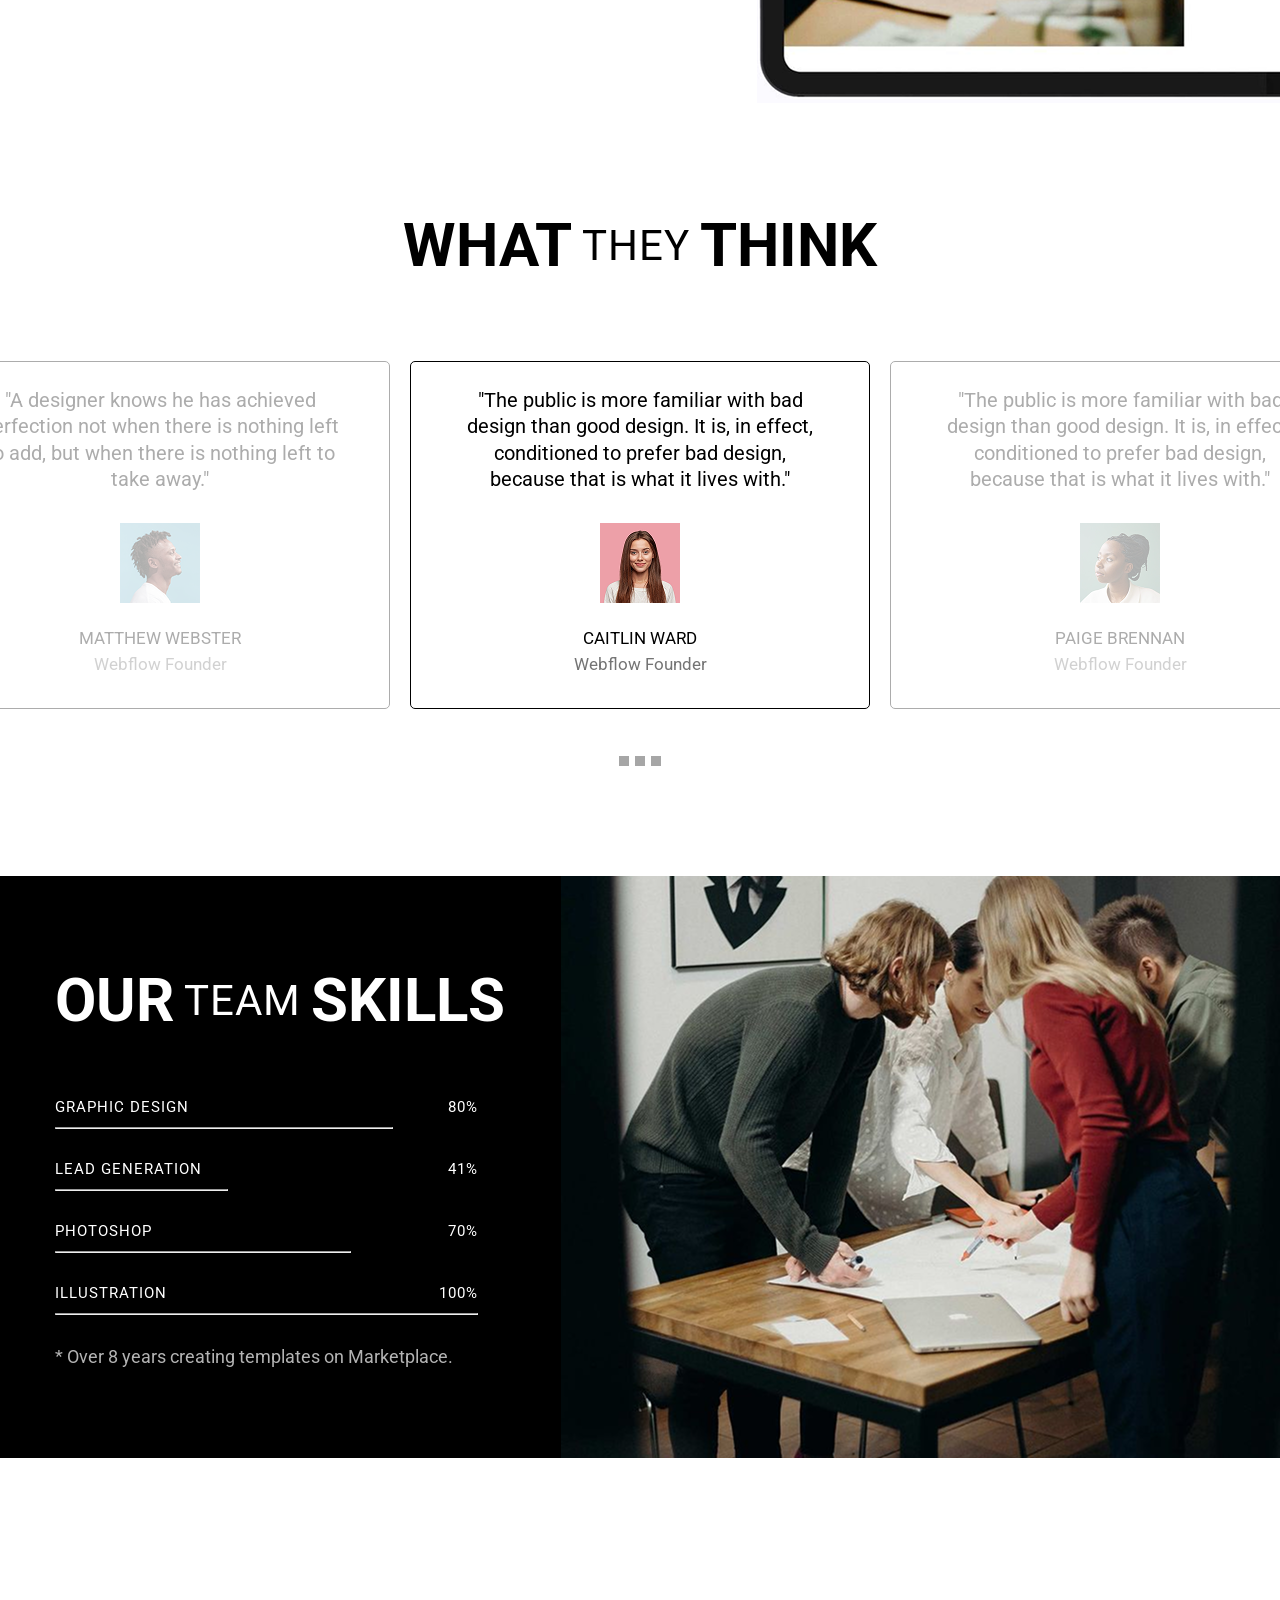
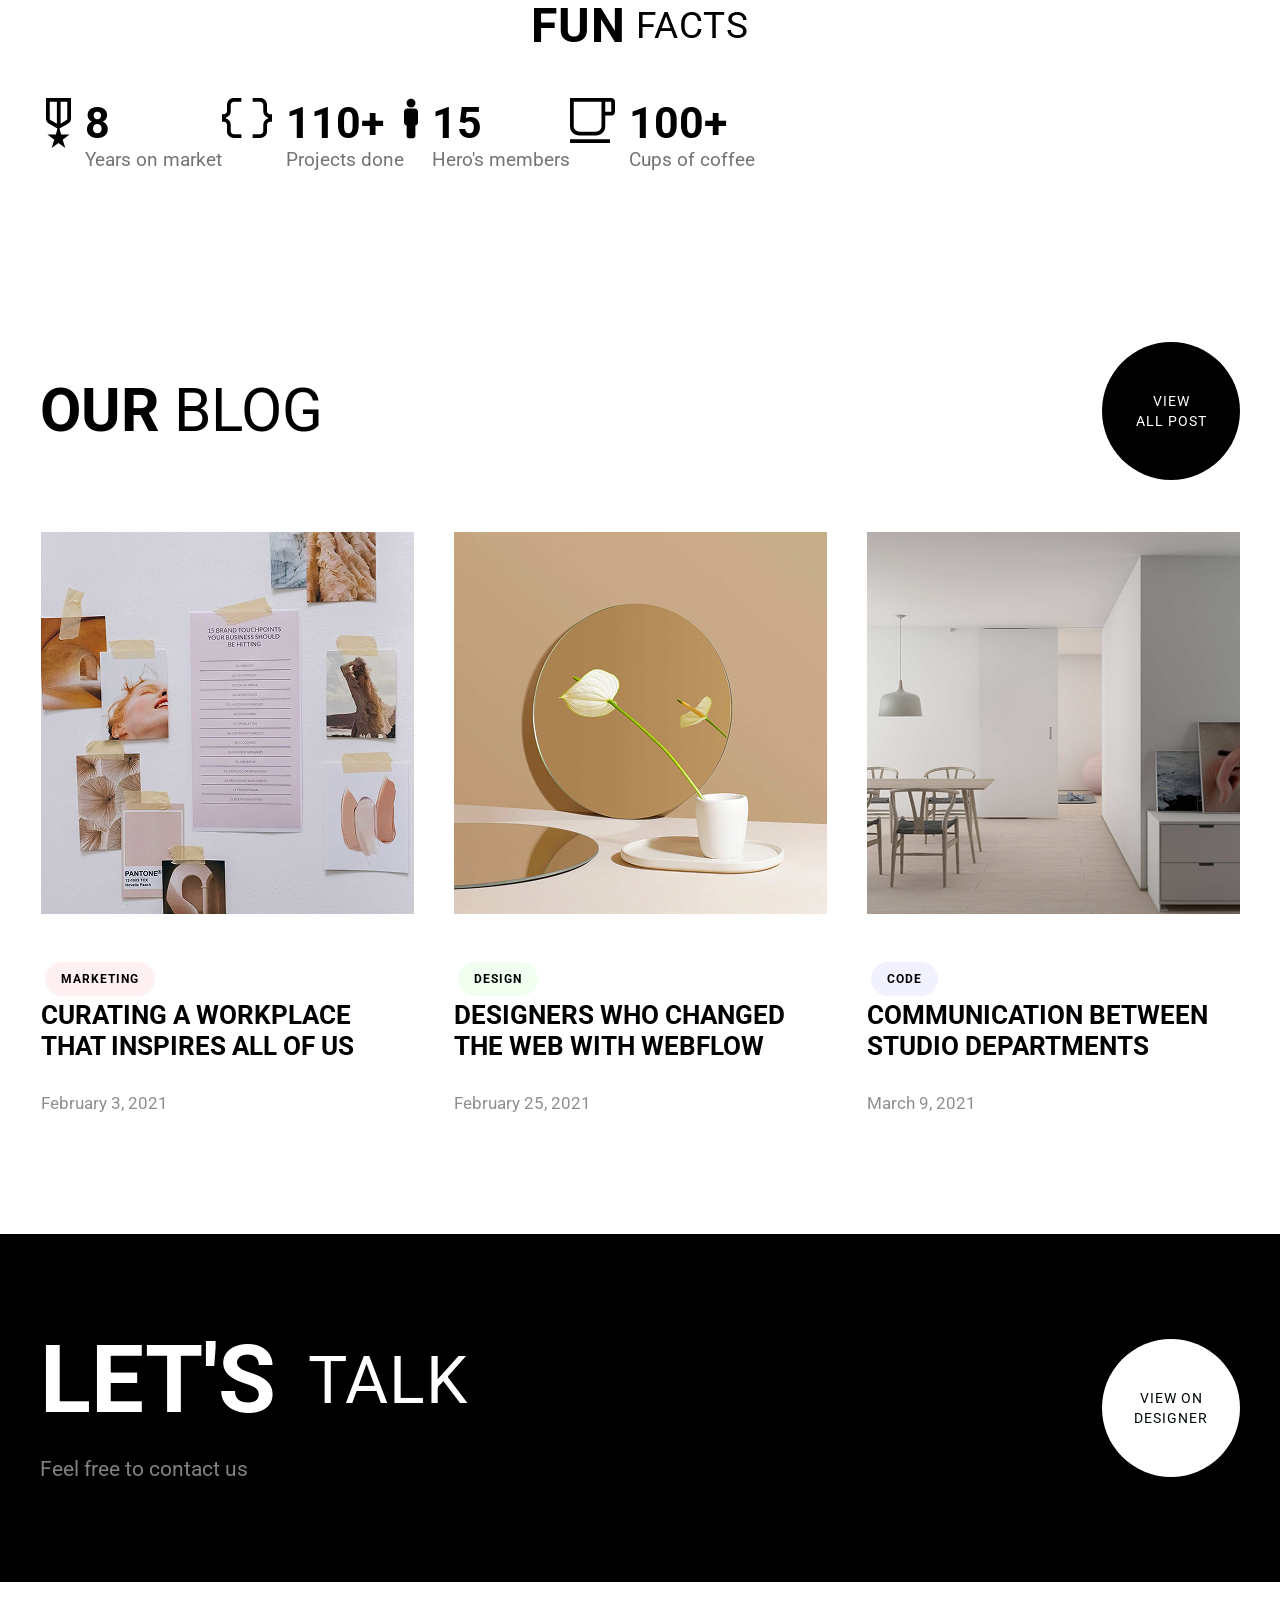
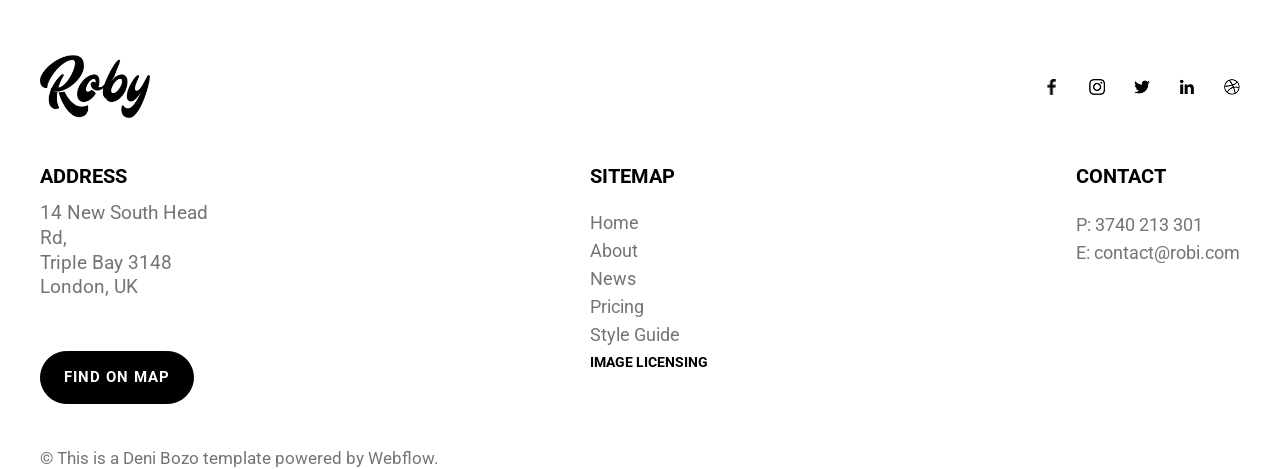
==== commit c495c0f1: "feat: fixed pictures' names" ====
--- a/index.html
+++ b/index.html
@@ -1,400 +1,434 @@
 <!doctype html>
 <html lang="en">
-
-<head>
-  <meta charset="UTF-8" />
-  <meta name="viewport" content="width=device-width, initial-scale=1.0" />
-  <title>Roby Agency</title>
-  <link rel="stylesheet" href="style.css" />
-</head>
-
-<body>
-  <div class="wrapper">
-    <header class="header container">
-      <div class="header__info">
-        <p class="header__text">A creative agency based in Helsinki.</p>
-        <a href="mailto:hello@robi.com" class="header__link">hello@robi.com</a>
-      </div>
-      <div class="header__logo">
-        <img src="pictures/roby-logo.png" alt="Roby Logo" />
-      </div>
-
-      <input type="checkbox" id="menu-toggle" hidden />
-
-      <!-- Кнопка теперь является лейблом для этого чекбокса -->
-      <label for="menu-toggle" class="header__menu-btn">
-        <img src="pictures/burger.svg" alt="Menu" />
-      </label>
-
-      <ul class="nav-list">
-        <li><a href="#" class="nav-link">Home</a></li>
-        <li><a href="#" class="nav-link">About</a></li>
-        <li><a href="#" class="nav-link">News</a></li>
-        <li><a href="#" class="nav-link">Contact</a></li>
-        <li>
-          <a href="#" class="nav-link"> Cart(<span>0</span>) </a>
-        </li>
-      </ul>
-    </header>
-
-    <main>
-      <section class="hero container">
-        <div class="hero__image">
-          <img src="pictures/man.jpg" alt="Man writing in a notebook" />
+  <head>
+    <meta charset="UTF-8" />
+    <meta name="viewport" content="width=device-width, initial-scale=1.0" />
+    <title>Roby Agency</title>
+    <link rel="stylesheet" href="style.css" />
+  </head>
+  <body>
+    <div class="wrapper">
+      <header class="header container">
+        <div class="header__info">
+          <p class="header__text">A creative agency based in Helsinki.</p>
+          <a href="mailto:hello@robi.com" class="header__link"
+            >hello@robi.com</a
+          >
         </div>
-
-        <div class="hero__content">
-          <h1 class="hero__title big__text">
-            <span>“WE BELIEVE THAT</span>
-            <span class="hero__title--light">THE POWER OF DESIGN</span>
-            <span>HELPS</span>
-            <span>BUSINESSES.”</span>
-          </h1>
-          <div class="hero__cta">
-            <p class="circle">WORK</p>
-            <p class="circle">WITH US</p>
-          </div>
+        <div class="header__logo">
+          <img src="pictures/roby-logo.png" alt="Roby Logo" />
         </div>
-      </section>
-
-      <section class="partners container">
-        <h2 class="partners__title">
-          WE PARTNER WITH
-          <span class="partners__title--small">FORWARD-THINKING</span>
-          STARTUPS
-        </h2>
-
-        <div class="partners__logos">
-          <div class="partners__track">
-            <!-- Первый набор -->
-            <img src="pictures/iceberglogo.png" alt="Iceberg" />
-            <img src="pictures/visionlogo.png" alt="Vision" />
-            <img src="pictures/homeylogo.png" alt="Homey" />
-            <img src="pictures/riselogo.png" alt="Rise" />
-            <img src="pictures/pinpointlogo.png" alt="PinPoint" />
-
-            <!-- Второй набор (копия для анимации) -->
-            <img src="pictures/iceberglogo.png" alt="Iceberg" class="is-duplicate" />
-            <img src="pictures/visionlogo.png" alt="Vision" class="is-duplicate" />
-            <img src="pictures/homeylogo.png" alt="Homey" class="is-duplicate" />
-            <img src="pictures/riselogo.png" alt="Rise" class="is-duplicate" />
-            <img src="pictures/pinpointlogo.png" alt="PinPoint" class="is-duplicate" />
-          </div>
-        </div>
-      </section>
-
-      <section class="about__container">
-        <div class="about__content">
-          <div class="about__holetitle">
-            <h2 class="about__title">THE PERFECT</h2>
-            <h3 class="about__subtitle">AGENCY FOR YOUR BRAND</h3>
-          </div>
-          <div class="about__description">
-            <p class="about__text">
-              We love what we do and create partnerships with our clients to
-              ensure their digital transformation is positioned for long-term
-              success.
-            </p>
-            <p class="about__text">
-              We believe that the human dimensions essential to start any
-              successful project and that this is where splendid emotional
-              relationships between the company and people are born.
-            </p>
-          </div>
-        </div>
-
-        <div class="about__awards">
-          <div class="awards__block">
-            <div class="awards-block__header">
-              <h4 class="awards-block__title">AWARDS</h4>
-              <h4 class="awards-block__title">14</h4>
-            </div>
-            <hr class="awards__line" />
-            <ul class="awards-list">
-              <li class="awards-item">
-                <span class="awards-item__name">Site of the Day</span>
-                <span class="awards-item__name">3</span>
-              </li>
-              <li class="awards-item">
-                <span class="awards-item__name">Developer Award</span>
-                <span class="awards-item__name">1</span>
-              </li>
-              <li class="awards-item">
-                <span class="awards-item__name">Honorable Mention</span>
-                <span class="awards-item__name">7</span>
-              </li>
-              <li class="awards-item">
-                <span class="awards-item__name">Mobile Exelence</span>
-                <span class="awards-item__name">3</span>
-              </li>
-            </ul>
-          </div>
-
-          <div class="awards__block">
-            <div class="awards-block__header">
-              <h4 class="awards-block__title">CSS DESIGN AWARDS</h4>
-              <h4 class="awards-block__title">34</h4>
-            </div>
-            <hr class="awards__line" />
-            <ul class="awards-list">
-              <li class="awards-item">
-                <span class="awards-item__name">UX Design Award</span>
-                <span class="awards-item__name">10</span>
-              </li>
-              <li class="awards-item">
-                <span class="awards-item__name">UI Design Award</span>
-                <span class="awards-item__name">4</span>
-              </li>
-              <li class="awards-item">
-                <span class="awards-item__name">Innovation Design Award</span>
-                <span class="awards-item__name">7</span>
-              </li>
-              <li class="awards-item">
-                <span class="awards-item__name">Website of the Day</span>
-                <span class="awards-item__name">13</span>
-              </li>
-            </ul>
-          </div>
-        </div>
-      </section>
-
-      <section class="works">
-        <div class="works-title">
-          <h2 class="works__title--bold">
-            SELECTED <span class="works__title--light">WORK</span>
+
+        <button class="header__menu-btn">
+          <img src="pictures/burger.svg" alt="Menu" />
+        </button>
+
+        <ul class="nav-list">
+          <li><a href="#" class="nav-link">Home</a></li>
+          <li><a href="#" class="nav-link">About</a></li>
+          <li><a href="#" class="nav-link">News</a></li>
+          <li><a href="#" class="nav-link">Contact</a></li>
+          <li>
+            <a href="#" class="nav-link"> Cart(<span>0</span>) </a>
+          </li>
+        </ul>
+      </header>
+
+      <main>
+        <section class="hero container">
+          <div class="hero__image">
+            <img src="pictures/man.jpg" alt="Man writing in a notebook" />
+          </div>
+
+          <div class="hero__content">
+            <h1 class="hero__title big__text">
+              <span>“WE BELIEVE THAT</span>
+              <span class="hero__title--light">THE POWER OF DESIGN</span>
+              <span>HELPS</span>
+              <span>BUSINESSES.”</span>
+            </h1>
+            <div class="hero__cta">
+              <p class="circle">WORK</p>
+              <p class="circle">WITH US</p>
+            </div>
+          </div>
+        </section>
+
+        <section class="partners container">
+          <h2 class="partners__title">
+            WE PARTNER WITH
+            <span class="partners__title--small">FORWARD-THINKING</span>
+            STARTUPS
           </h2>
-        </div>
-        <div class="works__container">
-          <div class="works__column-left">
-            <div class="works__item">
-              <div class="works__image">
-                <img src="pictures/bicycle.png" alt="Conference" />
-              </div>
-              <div class="works__caption">
-                <p class="works__name">CONFERENCE</p>
-                <p class="works__category">Art Direction, Design</p>
-              </div>
-            </div>
-
-            <div class="works__item">
-              <div class="works__image">
-                <img src="pictures/black_man.png" alt="Ivor Application" />
-              </div>
-              <div class="works__caption">
-                <p class="works__name">IVOR APPLICATION</p>
-                <p class="works__category">User Interface</p>
-              </div>
-            </div>
-
-            <div class="works__item">
-              <div class="works__image">
-                <img src="pictures/home.png" alt="Flying to the moon" />
-              </div>
-              <div class="works__caption">
-                <p class="works__name">FLYING TO THE MOON</p>
-                <p class="works__category">User Experiences</p>
-              </div>
-            </div>
-          </div>
-
-          <div class="works__column-right">
-            <div class="works__item">
-              <div class="works__image">
-                <img src="pictures/perfumer.png" alt="Woman" />
-              </div>
-              <div class="works__caption">
-                <p class="works__name">MAGAZINE</p>
-                <p class="works__category">Logo, User Interface</p>
-              </div>
-            </div>
-
-            <div class="works__item">
-              <div class="works__image">
-                <img src="pictures/laptop.png" alt="laptop" />
-              </div>
-              <div class="works__caption">
-                <p class="works__name">Black Apple Watch</p>
-                <p class="works__category">Logo, User Interface</p>
-              </div>
-            </div>
-
-            <div class="works__item">
-              <div class="works__image">
-                <img src="pictures/keyboard.png" alt="keyboard" />
-              </div>
-              <div class="works__caption">
-                <p class="works__name">Dharma Webfont</p>
-                <p class="works__category">Branding, Web Design</p>
-              </div>
-            </div>
-          </div>
-        </div>
-      </section>
-
-      <section class="improve">
-        <div class="improve__content">
-          <h2 class="improve__title">
-            IMPROVE <span class="improve__title--light">YOUR BRAND</span>
-            WITH AN AWESOME SITE.
-          </h2>
-
-          <div class="improve__item">
-            <h3 class="improve__item-title">
-              COMPREHENSIVE
-              <span class="improve__item-title--light">BRAND</span>
-            </h3>
-            <p class="improve__item-text">
-              Lorem ipsum dolor sit amet, consectetur adipiscing elit.
-              Suspendisse varius enim in eros.
-            </p>
-          </div>
-
-          <div class="improve__item">
-            <h3 class="improve__item-title">
-              WEB <span class="improve__item-title--light">PRESENCE</span>
-            </h3>
-            <p class="improve__item-text">
-              Lorem ipsum dolor sit amet, consectetur adipiscing elit.
-              Suspendisse varius enim in eros.
-            </p>
-          </div>
-        </div>
-
-        <div class="improve__image">
-          <img src="pictures/tablet.png" alt="Tablet showing website" />
-        </div>
-
-        <div class="improve__image-tablet">
-          <img src="assets/images/people/tablet.svg" alt="Tablet showing website" />
-        </div>
-      </section>
-
-      <section class="opinion">
-        <div class="opinion__container">
-          <div class="opinion__title-container">
-            <h2 class="opinion__title-text">WHAT</h2>
-            <span class="opinion__title-text-light">THEY</span>
-            <h2 class="opinion__title-text">THINK</h2>
-          </div>
-          <div class="opinion__cards">
-            <div class="opinion__item" id="card-1">
-              <p class="opinion__item-phrase">
-                "A designer knows he has achieved perfection not when there is
-                nothing left to add, but when there is nothing left to take
-                away."
+
+          <div class="partners__logos">
+            <div class="partners__track">
+              <!-- Первый набор -->
+              <img src="pictures/iceberglogo.png" alt="Iceberg" />
+              <img src="pictures/visionlogo.png" alt="Vision" />
+              <img src="pictures/homeylogo.png" alt="Homey" />
+              <img src="pictures/riselogo.png" alt="Rise" />
+              <img src="pictures/pinpointlogo.png" alt="PinPoint" />
+
+              <!-- Второй набор (копия для анимации) -->
+              <img
+                src="pictures/iceberglogo.png"
+                alt="Iceberg"
+                class="is-duplicate"
+              />
+              <img
+                src="pictures/visionlogo.png"
+                alt="Vision"
+                class="is-duplicate"
+              />
+              <img
+                src="pictures/homeylogo.png"
+                alt="Homey"
+                class="is-duplicate"
+              />
+              <img
+                src="pictures/riselogo.png"
+                alt="Rise"
+                class="is-duplicate"
+              />
+              <img
+                src="pictures/pinpointlogo.png"
+                alt="PinPoint"
+                class="is-duplicate"
+              />
+            </div>
+          </div>
+        </section>
+
+        <section class="about__container">
+          <div class="about__content">
+            <div class="about__holetitle">
+              <h2 class="about__title">THE PERFECT</h2>
+              <h3 class="about__subtitle">AGENCY FOR YOUR BRAND</h3>
+            </div>
+            <div class="about__description">
+              <p class="about__text">
+                We love what we do and create partnerships with our clients to
+                ensure their digital transformation is positioned for long-term
+                success.
               </p>
-              <div class="opinion__person">
-                <div class="opinion__image">
-                  <img src="pictures/slider_person_3.png" alt="Smiling black man" />
-                </div>
-                <div class="opinion__person-description">
-                  <p class="opinion__person-name">MATTHEW WEBSTER</p>
-                  <p class="opinion__person-status">Webflow Founder</p>
-                </div>
-              </div>
-            </div>
-
-            <div class="opinion__item item-central" id="card-2">
-              <p class="opinion__item-phrase">
-                "The public is more familiar with bad design than good design.
-                It is, in effect, conditioned to prefer bad design, because
-                that is what it lives with."
+              <p class="about__text">
+                We believe that the human dimensions essential to start any
+                successful project and that this is where splendid emotional
+                relationships between the company and people are born.
               </p>
-              <div class="opinion__person">
-                <div class="opinion__image">
-                  <img src="pictures/slider_person_2.png" alt="Smiling black man" />
-                </div>
-                <div class="opinion__person-description">
-                  <p class="opinion__person-name">CAITLIN WARD</p>
-                  <p class="opinion__person-status">Webflow Founder</p>
-                </div>
-              </div>
-            </div>
-
-            <div class="opinion__item" id="card-3">
-              <p class="opinion__item-phrase">
-                "The public is more familiar with bad design than good design.
-                It is, in effect, conditioned to prefer bad design, because
-                that is what it lives with."
+            </div>
+          </div>
+
+          <div class="about__awards">
+            <div class="awards__block">
+              <div class="awards-block__header">
+                <h4 class="awards-block__title">AWARDS</h4>
+                <h4 class="awards-block__title">14</h4>
+              </div>
+              <hr class="awards__line" />
+              <ul class="awards-list">
+                <li class="awards-item">
+                  <span class="awards-item__name">Site of the Day</span>
+                  <span class="awards-item__name">3</span>
+                </li>
+                <li class="awards-item">
+                  <span class="awards-item__name">Developer Award</span>
+                  <span class="awards-item__name">1</span>
+                </li>
+                <li class="awards-item">
+                  <span class="awards-item__name">Honorable Mention</span>
+                  <span class="awards-item__name">7</span>
+                </li>
+                <li class="awards-item">
+                  <span class="awards-item__name">Mobile Exelence</span>
+                  <span class="awards-item__name">3</span>
+                </li>
+              </ul>
+            </div>
+
+            <div class="awards__block">
+              <div class="awards-block__header">
+                <h4 class="awards-block__title">CSS DESIGN AWARDS</h4>
+                <h4 class="awards-block__title">34</h4>
+              </div>
+              <hr class="awards__line" />
+              <ul class="awards-list">
+                <li class="awards-item">
+                  <span class="awards-item__name">UX Design Award</span>
+                  <span class="awards-item__name">10</span>
+                </li>
+                <li class="awards-item">
+                  <span class="awards-item__name">UI Design Award</span>
+                  <span class="awards-item__name">4</span>
+                </li>
+                <li class="awards-item">
+                  <span class="awards-item__name">Innovation Design Award</span>
+                  <span class="awards-item__name">7</span>
+                </li>
+                <li class="awards-item">
+                  <span class="awards-item__name">Website of the Day</span>
+                  <span class="awards-item__name">13</span>
+                </li>
+              </ul>
+            </div>
+          </div>
+        </section>
+
+        <section class="works">
+          <div class="works-title">
+            <h2 class="works__title--bold">
+              SELECTED <span class="works__title--light">WORK</span>
+            </h2>
+          </div>
+          <div class="works__container">
+            <div class="works__column-left">
+              <div class="works__item">
+                <div class="works__image">
+                  <img src="pictures/bicycle.png" alt="Conference" />
+                </div>
+                <div class="works__caption">
+                  <p class="works__name">CONFERENCE</p>
+                  <p class="works__category">Art Direction, Design</p>
+                </div>
+              </div>
+
+              <div class="works__item">
+                <div class="works__image">
+                  <img src="pictures/black_man.png" alt="Ivor Application" />
+                </div>
+                <div class="works__caption">
+                  <p class="works__name">IVOR APPLICATION</p>
+                  <p class="works__category">User Interface</p>
+                </div>
+              </div>
+
+              <div class="works__item">
+                <div class="works__image">
+                  <img src="pictures/home.png" alt="Flying to the moon" />
+                </div>
+                <div class="works__caption">
+                  <p class="works__name">FLYING TO THE MOON</p>
+                  <p class="works__category">User Experiences</p>
+                </div>
+              </div>
+            </div>
+
+            <div class="works__column-right">
+              <div class="works__item">
+                <div class="works__image">
+                  <img src="pictures/perfumer.png" alt="Woman" />
+                </div>
+                <div class="works__caption">
+                  <p class="works__name">MAGAZINE</p>
+                  <p class="works__category">Logo, User Interface</p>
+                </div>
+              </div>
+
+              <div class="works__item">
+                <div class="works__image">
+                  <img src="pictures/laptop.png" alt="laptop" />
+                </div>
+                <div class="works__caption">
+                  <p class="works__name">Black Apple Watch</p>
+                  <p class="works__category">Logo, User Interface</p>
+                </div>
+              </div>
+
+              <div class="works__item">
+                <div class="works__image">
+                  <img src="pictures/keyboard.png" alt="keyboard" />
+                </div>
+                <div class="works__caption">
+                  <p class="works__name">Dharma Webfont</p>
+                  <p class="works__category">Branding, Web Design</p>
+                </div>
+              </div>
+            </div>
+          </div>
+        </section>
+
+        <section class="improve">
+          <div class="improve__content">
+            <h2 class="improve__title">
+              IMPROVE <span class="improve__title--light">YOUR BRAND</span>
+              WITH AN AWESOME SITE.
+            </h2>
+
+            <div class="improve__item">
+              <h3 class="improve__item-title">
+                COMPREHENSIVE
+                <span class="improve__item-title--light">BRAND</span>
+              </h3>
+              <p class="improve__item-text">
+                Lorem ipsum dolor sit amet, consectetur adipiscing elit.
+                Suspendisse varius enim in eros.
               </p>
-              <div class="opinion__person">
-                <div class="opinion__image">
-                  <img src="pictures/slider_person_1.png" alt="Smiling black man" />
-                </div>
-                <div class="opinion__person-description">
-                  <p class="opinion__person-name">PAIGE BRENNAN</p>
-                  <p class="opinion__person-status">Webflow Founder</p>
-                </div>
-              </div>
-            </div>
-          </div>
-        </div>
-
-        <div class="opinion__slider">
-          <a href="#card-1" class="opinion__dot"></a>
-          <a href="#card-2" class="opinion__dot"></a>
-          <a href="#card-3" class="opinion__dot"></a>
-        </div>
-      </section>
-
-      <section class="team">
-        <div class="team__side">
-          <div class="team__container">
-            <div class="team__header">
-              <h2 class="team__header-text">OUR</h2>
-              <span class="team__header-text-light">TEAM</span>
-              <h2 class="team__header-text">SKILLS</h2>
-            </div>
-            <div class="team__statistics">
-              <div class="team__item">
-                <div class="team__item-text">
-                  <span class="team__item-text-container">GRAPHIC DESIGN</span>
-                  <span class="team__item-text-container">80%</span>
-                </div>
-                <hr class="team__line-1" />
-              </div>
-
-              <div class="team__item">
-                <div class="team__item-text">
-                  <span class="team__item-text-container">LEAD GENERATION</span>
-                  <span class="team__item-text-container">41%</span>
-                </div>
-                <hr class="team__line-2" />
-              </div>
-
-              <div class="team__item">
-                <div class="team__item-text">
-                  <span class="team__item-text-container">PHOTOSHOP</span>
-                  <span class="team__item-text-container">70%</span>
-                </div>
-                <hr class="team__line-3" />
-              </div>
-
-              <div class="team__item">
-                <div class="team__item-text">
-                  <span class="team__item-text-container">ILLUSTRATION</span>
-                  <span class="team__item-text-container">100%</span>
-                </div>
-                <hr class="team__line-4" />
-              </div>
-              <span class="team__caption">* Over 8 years creating templates on Marketplace.</span>
-            </div>
-          </div>
-        </div>
-
-        <div class="team__image">
-          <img src="pictures/team.png" alt="Tablet showing website" />
-        </div>
-      </section>
-
-      <section class="facts">
-        <div class="facts__header-text">
-          <span class="facts__text-bold">FUN</span>
-          <span class="facts__text-light">FACTS</span>
-        </div>
-
-        <div class="facts__achievements">
-          <div class="facts__track">
+            </div>
+
+            <div class="improve__item">
+              <h3 class="improve__item-title">
+                WEB <span class="improve__item-title--light">PRESENCE</span>
+              </h3>
+              <p class="improve__item-text">
+                Lorem ipsum dolor sit amet, consectetur adipiscing elit.
+                Suspendisse varius enim in eros.
+              </p>
+            </div>
+          </div>
+
+          <div class="improve__image">
+            <img src="pictures/tablet.png" alt="Tablet showing website" />
+          </div>
+
+          <div class="improve__image-tablet">
+            <img
+              src="assets/images/people/tablet.svg"
+              alt="Tablet showing website"
+            />
+          </div>
+        </section>
+
+        <section class="opinion">
+          <div class="opinion__container">
+            <div class="opinion__title-container">
+              <h2 class="opinion__title-text">WHAT</h2>
+              <span class="opinion__title-text-light">THEY</span>
+              <h2 class="opinion__title-text">THINK</h2>
+            </div>
+            <div class="opinion__cards">
+              <div class="opinion__item" id="card-1">
+                <p class="opinion__item-phrase">
+                  "A designer knows he has achieved perfection not when there is
+                  nothing left to add, but when there is nothing left to take
+                  away."
+                </p>
+                <div class="opinion__person">
+                  <div class="opinion__image">
+                    <img
+                      src="pictures/slider_person_3.png"
+                      alt="Smiling black man"
+                    />
+                  </div>
+                  <div class="opinion__person-description">
+                    <p class="opinion__person-name">MATTHEW WEBSTER</p>
+                    <p class="opinion__person-status">Webflow Founder</p>
+                  </div>
+                </div>
+              </div>
+
+              <div class="opinion__item item-central" id="card-2">
+                <p class="opinion__item-phrase">
+                  "The public is more familiar with bad design than good design.
+                  It is, in effect, conditioned to prefer bad design, because
+                  that is what it lives with."
+                </p>
+                <div class="opinion__person">
+                  <div class="opinion__image">
+                    <img
+                      src="pictures/slider_person_2.png"
+                      alt="Smiling black man"
+                    />
+                  </div>
+                  <div class="opinion__person-description">
+                    <p class="opinion__person-name">CAITLIN WARD</p>
+                    <p class="opinion__person-status">Webflow Founder</p>
+                  </div>
+                </div>
+              </div>
+
+              <div class="opinion__item" id="card-3">
+                <p class="opinion__item-phrase">
+                  "The public is more familiar with bad design than good design.
+                  It is, in effect, conditioned to prefer bad design, because
+                  that is what it lives with."
+                </p>
+                <div class="opinion__person">
+                  <div class="opinion__image">
+                    <img
+                      src="pictures/slider_person_1.png"
+                      alt="Smiling black man"
+                    />
+                  </div>
+                  <div class="opinion__person-description">
+                    <p class="opinion__person-name">PAIGE BRENNAN</p>
+                    <p class="opinion__person-status">Webflow Founder</p>
+                  </div>
+                </div>
+              </div>
+            </div>
+          </div>
+
+          <div class="opinion__slider">
+            <a href="#card-1" class="opinion__dot"></a>
+            <a href="#card-2" class="opinion__dot"></a>
+            <a href="#card-3" class="opinion__dot"></a>
+          </div>
+        </section>
+
+        <section class="team">
+          <div class="team__side">
+            <div class="team__container">
+              <div class="team__header">
+                <h2 class="team__header-text">OUR</h2>
+                <span class="team__header-text-light">TEAM</span>
+                <h2 class="team__header-text">SKILLS</h2>
+              </div>
+              <div class="team__statistics">
+                <div class="team__item">
+                  <div class="team__item-text">
+                    <span class="team__item-text-container"
+                      >GRAPHIC DESIGN</span
+                    >
+                    <span class="team__item-text-container">80%</span>
+                  </div>
+                  <hr class="team__line-1" />
+                </div>
+
+                <div class="team__item">
+                  <div class="team__item-text">
+                    <span class="team__item-text-container"
+                      >LEAD GENERATION</span
+                    >
+                    <span class="team__item-text-container">41%</span>
+                  </div>
+                  <hr class="team__line-2" />
+                </div>
+
+                <div class="team__item">
+                  <div class="team__item-text">
+                    <span class="team__item-text-container">PHOTOSHOP</span>
+                    <span class="team__item-text-container">70%</span>
+                  </div>
+                  <hr class="team__line-3" />
+                </div>
+
+                <div class="team__item">
+                  <div class="team__item-text">
+                    <span class="team__item-text-container">ILLUSTRATION</span>
+                    <span class="team__item-text-container">100%</span>
+                  </div>
+                  <hr class="team__line-4" />
+                </div>
+                <span class="team__caption"
+                  >* Over 8 years creating templates on Marketplace.</span
+                >
+              </div>
+            </div>
+          </div>
+
+          <div class="team__image">
+            <img src="pictures/team.png" alt="Tablet showing website" />
+          </div>
+        </section>
+
+        <section class="facts">
+          <div class="facts__header-text">
+            <span class="facts__text-bold">FUN</span>
+            <span class="facts__text-light">FACTS</span>
+          </div>
+
+          <div class="facts__achievements">
             <div class="facts__item">
               <div class="facts__image">
                 <img src="assets/images/graphics/medal.svg" alt="Medal" />
@@ -434,213 +468,191 @@
                 <span class="facts__item-description">Cups of coffee</span>
               </div>
             </div>
-
-            <div class="facts__item is-duplicate">
-              <div class="facts__image">
-                <img src="assets/images/graphics/medal.svg" alt="Medal" />
-              </div>
-              <div class="facts__item-container">
-                <span class="facts__item-big-text">8</span>
-                <span class="facts__item-description">Years on market</span>
-              </div>
-            </div>
-
-            <div class="facts__item is-duplicate">
-              <div class="facts__image">
-                <img src="assets/images/graphics/bracket.svg" alt="Medal" />
-              </div>
-              <div class="facts__item-container">
-                <span class="facts__item-big-text">110+</span>
-                <span class="facts__item-description">Projects done</span>
-              </div>
-            </div>
-
-            <div class="facts__item is-duplicate">
-              <div class="facts__image">
-                <img src="assets/images/graphics/human.svg" alt="human" />
-              </div>
-              <div class="facts__item-container">
-                <span class="facts__item-big-text">15</span>
-                <span class="facts__item-description">Hero's members</span>
-              </div>
-            </div>
-
-            <div class="facts__item is-duplicate">
-              <div class="facts__image">
-                <img src="assets/images/graphics/cup.svg" alt="Medal" />
-              </div>
-              <div class="facts__item-container">
-                <span class="facts__item-big-text">100+</span>
-                <span class="facts__item-description">Cups of coffee</span>
-              </div>
-            </div>
-
-          </div>
-        </div>
-
-      </section>
-
-      <section class="blog">
-        <div class="blog__header">
-          <h2 class="blog__header-text">
-            OUR <span class="blog__header-text-light">BLOG</span>
-          </h2>
-          <div class="blog__header-circle">
-            <p class="block__header-circle-text">VIEW</p>
-            <p class="block__header-circle-text">ALL POST</p>
-          </div>
-        </div>
-
-        <div class="blog__cards">
-          <div class="blog__item">
-            <div class="blog__image">
-              <img src="pictures/blog_photo_1.png" alt="wall with photos" />
-            </div>
-            <div class="blog__card-container">
-              <div class="blog__card-lable">
-                <span class="blog__card-lable-text">MARKETING</span>
-              </div>
-              <div class="blog__card-description">
-                <p class="blog__card-description-line">
-                  Curating a workplace
-                </p>
-                <p class="blog__card-description-line">
-                  that inspires all of us
-                </p>
-              </div>
-              <p class="blog__card-date">February 3, 2021</p>
-            </div>
-          </div>
-
-          <div class="blog__item">
-            <div class="blog__image">
-              <img src="pictures/blog_photo_2.png" alt="wall with photos" />
-            </div>
-            <div class="blog__card-container">
-              <div class="blog__card-lable">
-                <span class="blog__card-lable-text">DESIGN</span>
-              </div>
-              <div class="blog__card-description">
-                <p class="blog__card-description-line">
-                  Designers who changed
-                </p>
-                <p class="blog__card-description-line">
-                  the web with Webflow
-                </p>
-              </div>
-              <p class="blog__card-date">February 25, 2021</p>
-            </div>
-          </div>
-
-          <div class="blog__item">
-            <div class="blog__image">
-              <img src="pictures/blog_photo_3.png" alt="wall with photos" />
-            </div>
-            <div class="blog__card-container">
-              <div class="blog__card-lable">
-                <span class="blog__card-lable-text">CODE</span>
-              </div>
-              <div class="blog__card-description">
-                <p class="blog__card-description-line">
-                  Communication between
-                </p>
-                <p class="blog__card-description-line">studio departments</p>
-              </div>
-              <p class="blog__card-date">March 9, 2021</p>
-            </div>
-          </div>
-        </div>
-      </section>
-
-      <section class="talk">
-        <div class="talk__central-contaier">
-          <div class="talk__text-container">
-            <div class="talk__main-text">
-              <span class="talk__text-bold">LET'S</span>
-              <span class="talk__text-light">TALK</span>
-            </div>
-            <p class="talk__contact-text">Feel free to contact us</p>
-          </div>
-
-          <div class="talk__circle">
-            <p class="talk__circle-text">VIEW ON</p>
-            <p class="talk__circle-text">DESIGNER</p>
-          </div>
-        </div>
-      </section>
-
-      <section class="contact" id="contact">
-        <div class="contact__socials">
-          <div class="contact__image">
-            <img src="pictures/roby-logo.png" alt="Roby Logo" />
-          </div>
-          <div class="contact__apps">
-            <img src="pictures/facebook.png" alt="facebook" class="contact__app-icon" />
-            <img src="pictures/inst.png" alt="inst" class="contact__app-icon" />
-            <img src="pictures/twitter.png" alt="twitter" class="contact__app-icon" />
-            <img src="pictures/linkedin.png" alt="linkedin" class="contact__app-icon" />
-            <img src="pictures/ball.png" alt="ball" class="contact__app-icon" />
-          </div>
-        </div>
-
-        <div class="contact__container">
-          <div class="contact__address">
-            <div class="contact__address-container">
-              <p class="contact__address-bold">Address</p>
-              <div class="contact__address-location">
-                <p class="contact__address-light">14 New South Head Rd,</p>
-                <p class="contact__address-light">Triple Bay 3148</p>
-                <p class="contact__address-light">London, UK</p>
-              </div>
-            </div>
-
-            <div class="contact__address-button">
-              <span class="contact__address-button-text">FIND ON MAP</span>
-            </div>
-          </div>
-
-          <div class="contact__menu">
-            <p class="contact__menu-map">SITEMAP</p>
-
-            <ul class="contact__navigation-list">
-              <li class="contact__navigation-item">
-                <a href="#" class="contact__navigation-item-text">Home</a>
-              </li>
-              <li class="contact__navigation-item">
-                <a href="#" class="contact__navigation-item-text">About</a>
-              </li>
-              <li class="contact__navigation-item">
-                <a href="#" class="contact__navigation-item-text">News</a>
-              </li>
-              <li class="contact__navigation-item">
-                <a href="#" class="contact__navigation-item-text">Pricing</a>
-              </li>
-              <li class="contact__navigation-item">
-                <a href="#" class="contact__navigation-item-text">Style Guide</a>
-              </li>
-              <li class="contact__navigation-item">
-                <a href="#" class="contact__navigation-item-text">Image Licensing</a>
-              </li>
-            </ul>
-          </div>
-
-          <div class="contact__info">
-            <p class="contact__info-text">Contact</p>
-            <div class="contact__info-container">
-              <span class="contact__info-data">P: 3740 213 301</span>
-              <span class="contact__info-data">E: contact@robi.com</span>
-            </div>
-          </div>
-        </div>
-
-        <footer class="contact__rights">
-          <p class="contact__dev-info">
-            &copy; This is a Deni Bozo template powered by Webflow.
-          </p>
-        </footer>
-      </section>
-    </main>
-  </div>
-</body>
-
-</html>+          </div>
+        </section>
+
+        <section class="blog">
+          <div class="blog__header">
+            <h2 class="blog__header-text">
+              OUR <span class="blog__header-text-light">BLOG</span>
+            </h2>
+            <div class="blog__header-circle">
+              <p class="block__header-circle-text">VIEW</p>
+              <p class="block__header-circle-text">ALL POST</p>
+            </div>
+          </div>
+
+          <div class="blog__cards">
+            <div class="blog__item">
+              <div class="blog__image">
+                <img src="pictures/blog_photo_1.png" alt="wall with photos" />
+              </div>
+              <div class="blog__card-container">
+                <div class="blog__card-lable">
+                  <span class="blog__card-lable-text">MARKETING</span>
+                </div>
+                <div class="blog__card-description">
+                  <p class="blog__card-description-line">
+                    Curating a workplace
+                  </p>
+                  <p class="blog__card-description-line">
+                    that inspires all of us
+                  </p>
+                </div>
+                <p class="blog__card-date">February 3, 2021</p>
+              </div>
+            </div>
+
+            <div class="blog__item">
+              <div class="blog__image">
+                <img src="pictures/blog_photo_2.png" alt="wall with photos" />
+              </div>
+              <div class="blog__card-container">
+                <div class="blog__card-lable">
+                  <span class="blog__card-lable-text">DESIGN</span>
+                </div>
+                <div class="blog__card-description">
+                  <p class="blog__card-description-line">
+                    Designers who changed
+                  </p>
+                  <p class="blog__card-description-line">
+                    the web with Webflow
+                  </p>
+                </div>
+                <p class="blog__card-date">February 25, 2021</p>
+              </div>
+            </div>
+
+            <div class="blog__item">
+              <div class="blog__image">
+                <img src="pictures/blog_photo_3.png" alt="wall with photos" />
+              </div>
+              <div class="blog__card-container">
+                <div class="blog__card-lable">
+                  <span class="blog__card-lable-text">CODE</span>
+                </div>
+                <div class="blog__card-description">
+                  <p class="blog__card-description-line">
+                    Communication between
+                  </p>
+                  <p class="blog__card-description-line">studio departments</p>
+                </div>
+                <p class="blog__card-date">March 9, 2021</p>
+              </div>
+            </div>
+          </div>
+        </section>
+
+        <section class="talk">
+          <div class="talk__central-contaier">
+            <div class="talk__text-container">
+              <div class="talk__main-text">
+                <span class="talk__text-bold">LET'S</span>
+                <span class="talk__text-light">TALK</span>
+              </div>
+              <p class="talk__contact-text">Feel free to contact us</p>
+            </div>
+
+            <div class="talk__circle">
+              <p class="talk__circle-text">VIEW ON</p>
+              <p class="talk__circle-text">DESIGNER</p>
+            </div>
+          </div>
+        </section>
+
+        <section class="contact">
+          <div class="contact__socials">
+            <div class="contact__image">
+              <img src="pictures/roby-logo.png" alt="Roby Logo" />
+            </div>
+            <div class="contact__apps">
+              <img
+                src="pictures/facebook.png"
+                alt="facebook"
+                class="contact__app-icon"
+              />
+              <img
+                src="pictures/inst.png"
+                alt="inst"
+                class="contact__app-icon"
+              />
+              <img
+                src="pictures/twitter.png"
+                alt="twitter"
+                class="contact__app-icon"
+              />
+              <img
+                src="pictures/linkedin.png"
+                alt="linkedin"
+                class="contact__app-icon"
+              />
+              <img
+                src="pictures/ball.png"
+                alt="ball"
+                class="contact__app-icon"
+              />
+            </div>
+          </div>
+
+          <div class="contact__container">
+            <div class="contact__address">
+              <div class="contact__address-container">
+                <p class="contact__address-bold">Address</p>
+                <div class="contact__address-location">
+                  <p class="contact__address-light">14 New South Head Rd,</p>
+                  <p class="contact__address-light">Triple Bay 3148</p>
+                  <p class="contact__address-light">London, UK</p>
+                </div>
+              </div>
+
+              <div class="contact__address-button">
+                <span class="contact__address-button-text">FIND ON MAP</span>
+              </div>
+            </div>
+
+            <div class="contact__menu">
+              <p class="contact__menu-map">SITEMAP</p>
+
+              <ul class="contact__navigation-list">
+                <li class="contact__navigation-item">
+                  <span class="contact__navigation-item-text">Home</span>
+                </li>
+                <li class="contact__navigation-item">
+                  <span class="contact__navigation-item-text">About</span>
+                </li>
+                <li class="contact__navigation-item">
+                  <span class="contact__navigation-item-text">News</span>
+                </li>
+                <li class="contact__navigation-item">
+                  <span class="contact__navigation-item-text">Pricing</span>
+                </li>
+                <li class="contact__navigation-item">
+                  <span class="contact__navigation-item-text">Style Guide</span>
+                </li>
+                <li class="contact__navigation-item">
+                  <span class="contact__navigation-item-text"
+                    >Image Licensing</span
+                  >
+                </li>
+              </ul>
+            </div>
+
+            <div class="contact__info">
+              <p class="contact__info-text">Contact</p>
+              <div class="contact__info-container">
+                <span class="contact__info-data">P: 3740 213 301</span>
+                <span class="contact__info-data">E: contact@robi.com</span>
+              </div>
+            </div>
+          </div>
+
+          <footer class="contact__rights">
+            <p class="contact__dev-info">
+              &copy; This is a Deni Bozo template powered by Webflow.
+            </p>
+          </footer>
+        </section>
+      </main>
+    </div>
+  </body>
+</html>
--- a/style.css
+++ b/style.css
@@ -1,3067 +1,3067 @@
-*,
-*::before,
-*::after {
-  box-sizing: border-box;
-  margin: 0;
-  padding: 0;
-}
-
-@font-face {
-  font-family: "Roboto";
-  src: url("assets/fonts/Roboto/Roboto-VariableFont_wdth,wght.ttf")
-    format("truetype");
-  font-weight: 100 900;
-}
-
-body {
-  background-color: #f0f0f0;
-  font-family: "Roboto", sans-serif;
-}
-
-.wrapper {
-  width: 100%;
-  margin: 0 auto;
-  max-width: 1440px;
-  background-color: #fff;
-  min-height: 100vh;
-  position: relative;
-  justify-content: center;
-}
-
-.container {
-  width: 100%;
-  padding: 0 72px;
-}
-
-.header {
-  display: flex;
-  justify-content: space-between;
-  align-items: flex-start;
-  padding-top: 30px;
-  position: relative;
-  height: 300px;
-}
-
-.header__info {
-  display: flex;
-  flex-direction: column;
-  justify-content: center;
-  align-items: flex-start;
-  gap: 16px;
-}
-
-.header__text {
-  color: #747474;
-  font-family: Roboto;
-  font-size: 18px;
-  font-style: normal;
-  font-weight: 400;
-  line-height: 20px;
-}
-
-.header__link {
-  align-self: stretch;
-  color: #000;
-  font-family: Roboto;
-  font-size: 18px;
-  font-style: normal;
-  font-weight: 400;
-  line-height: 20px;
-  text-decoration: none;
-}
-
-.header__logo {
-  position: absolute;
-  left: 50%;
-  transform: translateX(-50%);
-  top: 65px;
-  z-index: 5;
-}
-
-.header__logo img {
-  width: 410px;
-  height: 234px;
-  display: block;
-}
-
-#menu-toggle, 
-.header__menu-btn {
-  display: none; /* Скрыто на ПК */
-}
-
-.nav-list {
-  display: flex;
-  list-style: none;
-  gap: 25px;
-  align-items: center;
-}
-
-.nav-link {
-  color: #000;
-  font-family: "Roboto", sans-serif;
-  font-size: 18px;
-  font-weight: 700;
-  text-decoration: none;
-  line-height: 20px;
-}
-
-.hero {
-  display: grid;
-  grid-template-columns: 760px 1fr;
-  align-items: start;
-  margin-left: -72px;
-  margin-top: -91px;
-  position: relative;
-  z-index: 1;
-}
-
-.hero__image {
-  width: 760px;
-  height: 634px;
-  overflow: hidden;
-  position: relative;
-  display: block;
-}
-
-.hero__image img {
-  width: 760px;
-  position: absolute;
-  left: -20px;
-  top: -150px;
-}
-
-.hero__content {
-  display: flex;
-  flex-direction: column;
-  justify-content: flex-end;
-  align-items: flex-start;
-  gap: 100px;
-  position: absolute;
-  right: 22px;
-  bottom: 23px;
-}
-.hero__title {
-  display: flex;
-  width: 549px;
-  flex-direction: column;
-  align-items: flex-start;
-  gap: 9px;
-}
-.big__text {
-  color: #000;
-  font-family: Roboto;
-  font-size: 60px;
-  font-style: normal;
-  font-weight: 700;
-  line-height: 60px;
-  text-transform: uppercase;
-}
-.hero__title--light {
-  align-self: stretch;
-  color: #000;
-  font-family: Roboto;
-  font-size: 49px;
-  font-style: normal;
-  font-weight: 400;
-  line-height: 60px; /* 122.449% */
-  letter-spacing: 1px;
-  text-transform: uppercase;
-}
-.hero__cta {
-  display: flex;
-  width: 138px;
-  height: 138px;
-  flex-direction: column;
-  justify-content: center;
-  align-items: center;
-  border-radius: 88px;
-  background: #000;
-
-  background: linear-gradient(270deg, #000000, #444444, #222222, #000000);
-  background-size: 600% 600%; /* Делаем фон шире элемента, чтобы было куда двигать */
-  animation: fluidGradient 5s ease infinite; /* Название, время, мягкость, бесконечно */
-  
-  cursor: pointer; /* добавим для удобства */
-}
-
-.circle {
-  color: #fff;
-  text-align: center;
-  font-family: Roboto;
-  font-size: 14px;
-  font-style: normal;
-  font-weight: 400;
-  line-height: 20px; /* 142.857% */
-  letter-spacing: 1px;
-  text-transform: uppercase;
-}
-
-.partners {
-  display: flex;
-  flex-direction: column;
-  align-items: center;
-  margin-top: 120px;
-  gap: 49px;
-}
-
-.partners__title {
-  color: #000;
-  text-align: center;
-  font-family: "Roboto", sans-serif;
-  font-size: 27px;
-  font-style: normal;
-  font-weight: 400;
-  line-height: 32.4px;
-  text-transform: uppercase;
-}
-
-.partners__title--small {
-  color: #000;
-  font-family: "Roboto", sans-serif;
-  font-size: 22px;
-  font-style: normal;
-  font-weight: 400;
-  line-height: 32.4px;
-  letter-spacing: 1px;
-  text-transform: uppercase;
-}
-
-.partners__logos {
-  width: 100%; /* На ПК теперь тоже на всю ширину для плавности */
-  max-width: 1200px; /* Ограничим по контейнеру */
-  margin: 0 auto;
-  overflow: hidden;
-  /* Добавим маску, чтобы логотипы плавно появлялись и исчезали по бокам (необязательно, но красиво) */
-  mask-image: linear-gradient(to right, transparent, black 10%, black 90%, transparent);
-}
-
-.partners__track {
-  display: flex;
-  justify-content: flex-start; /* На ПК меняем space-between на старт */
-  align-items: center;
-  gap: 80px; /* Расстояние между логотипами */
-  width: max-content; /* Контейнер растягивается под контент */
-  
-  /* ПРИМЕНЯЕМ АНИМАЦИЮ №3 */
-  animation: scroll 20s linear infinite; 
-}
-
-.partners__track img {
-  flex-shrink: 0;
-  filter: grayscale(1);
-  transition: filter 0.3s ease;
-}
-
-.partners__track img:hover {
-  animation: none !important; /* Полностью отключаем анимацию при наведении */
-  filter: grayscale(0) !important; /* Явно убираем серость */
-  -webkit-filter: grayscale(0) !important;
-  transform: scale(1.1) !important; 
-  cursor: pointer;
-}
-
-.is-duplicate {
-  display: none;
-}
-
-.logo-item {
-  flex: 1;
-  display: flex;
-  justify-content: center;
-}
-
-.about__container {
-  display: flex;
-  width: 1200px;
-  height: 694px;
-  margin: 127px auto 0;
-  justify-content: space-between;
-}
-
-.about__content {
-  display: flex;
-  width: 683px;
-  height: 420px;
-  flex-direction: column;
-  justify-content: space-between;
-  align-items: flex-start;
-}
-
-.about__title {
-  color: #000;
-  font-family: "Roboto", sans-serif;
-  font-size: 60px;
-  font-weight: 700;
-  line-height: 70px;
-  text-transform: uppercase;
-  width: 392px;
-}
-
-.about__subtitle {
-  color: #000;
-  font-family: "Roboto", sans-serif;
-  font-size: 54px;
-  font-weight: 400;
-  line-height: 72px;
-  letter-spacing: 1px;
-  text-transform: uppercase;
-  width: 690px;
-}
-
-.about__description {
-  display: flex;
-  width: 379px;
-  flex-direction: column;
-  align-items: flex-start;
-  gap: 21px;
-}
-
-.about__text {
-  color: #747474;
-  font-family: Roboto;
-  font-size: 19px;
-  font-style: normal;
-  font-weight: 400;
-  line-height: 24.7px;
-}
-
-.about__awards {
-  display: flex;
-  width: 383px;
-  height: 474px;
-  flex-direction: column;
-  justify-content: flex-end;
-  align-items: flex-end;
-  align-self: flex-end;
-  gap: 88px;
-  right: 0;
-  bottom: 0;
-}
-
-.awards__block {
-  display: flex;
-  flex-direction: column;
-  align-items: flex-start;
-  gap: 18px;
-  align-self: stretch;
-}
-
-.awards-block__header {
-  display: flex;
-  height: 20px;
-  justify-content: space-between;
-  align-items: center;
-  align-self: stretch;
-}
-
-.awards-block__title {
-  color: #000;
-  font-family: Roboto;
-  font-size: 20px;
-  font-style: normal;
-  font-weight: 700;
-  line-height: 30px;
-  text-transform: uppercase;
-}
-
-.awards__line {
-  height: 1px;
-  align-self: stretch;
-  background: #000;
-}
-
-.awards-list {
-  display: flex;
-  flex-direction: column;
-  align-items: flex-start;
-  gap: 12px;
-}
-
-.awards-item {
-  display: flex;
-  width: 382.687px;
-  justify-content: space-between;
-  align-items: center;
-}
-
-.awards-item__name {
-  color: #747474;
-  font-family: Roboto;
-  font-size: 19px;
-  font-style: normal;
-  font-weight: 400;
-  line-height: 24.7px; /* 130% */
-}
-
-/*-------------------------------------------*/
-.works {
-  display: flex;
-  width: 1079px;
-  flex-direction: column;
-  align-items: center;
-  margin: 150px auto 100px;
-  gap: 20px;
-}
-
-.works__title {
-  display: flex;
-  width: 469px;
-  justify-content: center;
-  align-items: center;
-  gap: 10px;
-}
-
-.works__title--bold {
-  color: #000;
-  text-align: center;
-  font-family: Roboto;
-  font-size: 60px;
-  font-style: normal;
-  font-weight: 700;
-  line-height: 72px; /* 120% */
-  text-transform: uppercase;
-}
-
-.works__title--light {
-  font-weight: 400;
-}
-
-.works__container {
-  display: flex;
-  align-items: flex-start;
-}
-
-.works__column-left {
-  display: flex;
-  width: 540px;
-  flex-direction: column;
-  align-items: center;
-  gap: 40px;
-}
-
-.works__column-right {
-  display: flex;
-  width: 540px;
-  padding-top: 80px;
-  flex-direction: column;
-  align-items: center;
-  gap: 40px;
-}
-
-.works__item {
-  display: flex;
-  width: 540px;
-  flex-direction: column;
-  align-items: center;
-  gap: 40px;
-}
-
-.works__image {
-  width: 470px;
-  height: 502px;
-}
-
-.works__image img {
-  display: block; /* Убирает лишний зазор снизу */
-  width: 100%;
-  height: 100%;
-  object-fit: cover;
-}
-
-.works__name {
-  color: #000;
-  text-align: center;
-  font-family: Roboto;
-  font-size: 22px;
-  font-style: normal;
-  font-weight: 700;
-  line-height: 30px; /* 136.364% */
-  text-transform: uppercase;
-}
-
-.works__category {
-  color: #747474;
-  text-align: center;
-  font-family: Roboto;
-  font-size: 18px;
-  font-style: normal;
-  font-weight: 400;
-  line-height: 23.4px; /* 130% */
-}
-
-.improve {
-  padding-left: 194.25px;
-  padding-bottom: 113.5px;
-  display: flex;
-  align-items: center;
-  gap: 160px;
-}
-
-.improve__content {
-  display: flex;
-  flex-direction: column;
-  align-items: flex-start;
-  gap: 30px;
-}
-
-.improve__title {
-  color: #000;
-  font-family: Roboto;
-  font-size: 48px;
-  font-style: normal;
-  font-weight: 700;
-  line-height: 52.8px; /* 110% */
-  letter-spacing: 1px;
-  text-transform: uppercase;
-}
-
-.improve__title--light {
-  font-weight: 400;
-}
-
-.improve__item {
-  display: flex;
-  min-width: 403px;
-  width: 100%;
-  flex-direction: column;
-  justify-content: center;
-  align-items: flex-start;
-}
-
-.improve__item-title {
-  color: #000;
-  font-family: Roboto;
-  font-size: 22px;
-  font-style: normal;
-  font-weight: 700;
-  line-height: 30px; /* 136.364% */
-  text-transform: uppercase;
-}
-
-.improve__item-title--light {
-  font-weight: 400;
-}
-
-.improve__item-text {
-  align-self: stretch;
-  color: #747474;
-  font-family: Roboto;
-  font-size: 19px;
-  font-style: normal;
-  font-weight: 400;
-  line-height: 24.7px; /* 130% */
-}
-
-.improve__image {
-  margin-left: auto;
-  flex-shrink: 0;
-}
-
-.improve__image-tablet {
-  display: none;
-}
-
-.improve__image img {
-  width: 100%;
-  height: 100%;
-  object-fit: contain;
-  display: block;
-}
-
-.opinion {
-  display: flex;
-  flex-direction: column;
-  align-items: center;
-  gap: 47px;
-}
-
-.opinion__container {
-  display: flex;
-  flex-direction: column;
-  align-items: center;
-  gap: 95px;
-}
-
-.opinion__title-container {
-  display: flex;
-  width: 477px;
-  justify-content: center;
-  align-items: flex-end;
-  gap: 10px;
-}
-
-.opinion__title-text {
-  color: #000;
-  text-align: center;
-  font-family: Roboto;
-  font-size: 60px;
-  font-style: normal;
-  font-weight: 700;
-  line-height: 60px; /* 100% */
-  text-transform: uppercase;
-}
-
-.opinion__title-text-light {
-  color: #000;
-  text-align: center;
-  font-family: Roboto;
-  font-size: 42px;
-  font-style: normal;
-  font-weight: 400;
-  line-height: 60px; /* 142.857% */
-  letter-spacing: 1px;
-  text-transform: uppercase;
-}
-
-.opinion__cards {
-  display: flex;
-  height: 348px;
-  align-items: center;
-  gap: 20px;
-  align-self: stretch;
-  padding-top: 20px !important;
-  margin-top: -20px;
-}
-
-.opinion__item {
-  display: flex;
-  width: 460px;
-  height: 348px;
-  padding: 25px 50px;
-  flex-direction: column;
-  align-items: center;
-  gap: 30px;
-  border-radius: 5px;
-  border: 1px solid #000;
-  background: #fff;
-  opacity: 0.32;
-  overflow: visible;
-}
-.item-central {
-  opacity: 1;
-}
-
-.opinion__item-phrase {
-  align-self: stretch;
-  color: #000;
-  text-align: center;
-  font-family: Roboto;
-  font-size: 20px;
-  font-style: normal;
-  font-weight: 400;
-  line-height: 26.4px; /* 132% */
-}
-
-.opinion__person {
-  display: flex;
-  flex-direction: column;
-  align-items: center;
-  gap: 25px;
-  align-self: stretch;
-}
-
-.opinion__image {
-  width: 80px;
-  height: 80px;
-}
-
-.opinion__person-description {
-  display: flex;
-  flex-direction: column;
-  align-items: center;
-  gap: 5px;
-}
-
-.opinion__person-name {
-  color: #000;
-  text-align: center;
-  font-family: Roboto;
-  font-size: 17px;
-  font-style: normal;
-  font-weight: 400;
-  line-height: 20px; /* 117.647% */
-  text-transform: uppercase;
-}
-
-.opinion__person-status {
-  align-self: stretch;
-  color: #747474;
-  text-align: center;
-  font-family: Roboto;
-  font-size: 17px;
-  font-style: normal;
-  font-weight: 400;
-  line-height: 22.1px; /* 130% */
-}
-
-.opinion__slider {
-  display: flex;
-  padding: 10px 0;
-  justify-content: center;
-  align-items: center;
-  gap: 6px;
-  align-self: stretch;
-}
-
-.opinion__dot-active {
-  width: 10px;
-  height: 10px;
-  background: #222;
-}
-
-.opinion__dot {
-  width: 10px;
-  height: 10px;
-  background: rgba(34, 34, 34, 0.4);
-}
-
-.team {
-  padding-top: 100px;
-  display: flex;
-  overflow: hidden;
-}
-.team__side {
-  display: flex;
-  width: 720px;
-  height: 582px;
-  padding: 10px;
-  flex-direction: column;
-  justify-content: center;
-  align-items: center;
-  gap: 10px;
-  background: #000;
-}
-.team__container {
-  display: flex;
-  width: 451px;
-  flex-direction: column;
-  align-items: flex-start;
-  gap: 60px;
-}
-
-.team__header {
-  display: flex;
-  align-items: center;
-  gap: 10px;
-}
-
-.team__header-text {
-  color: #fff;
-  font-family: Roboto;
-  font-size: 60px;
-  font-style: normal;
-  font-weight: 700;
-  line-height: 72px; /* 120% */
-  text-transform: uppercase;
-}
-
-.team__header-text-light {
-  color: #fff;
-  font-family: Roboto;
-  font-size: 42px;
-  font-style: normal;
-  font-weight: 400;
-  line-height: 72px; /* 171.429% */
-  letter-spacing: 1px;
-  text-transform: uppercase;
-}
-
-.team__statistics {
-  display: flex;
-  width: 423px;
-  flex-direction: column;
-  align-items: flex-start;
-  gap: 30px;
-}
-
-.team__item {
-  display: flex;
-  width: 423px;
-  align-items: flex-start;
-  align-content: flex-start;
-  gap: 10px 247px;
-  flex-wrap: wrap;
-}
-
-.team__item-text {
-  display: flex;
-  width: 423px;
-  justify-content: space-between;
-  align-items: center;
-  flex-shrink: 0;
-}
-
-.team__item-text-container {
-  color: #fff;
-  font-family: Roboto;
-  font-size: 15px;
-  font-style: normal;
-  font-weight: 400;
-  line-height: 20px; /* 133.333% */
-  letter-spacing: 1px;
-  text-transform: uppercase;
-}
-.team__line-1 {
-  width: 338px;
-  height: 2px;
-  flex-shrink: 0;
-  background: #fff;
-}
-
-.team__line-2 {
-  width: 173px;
-  height: 2px;
-  flex-shrink: 0;
-  background: #fff;
-}
-
-.team__line-3 {
-  width: 296px;
-  height: 2px;
-  flex-shrink: 0;
-  background: #fff;
-}
-
-.team__line-4 {
-  width: 423px;
-  height: 2px;
-  flex-shrink: 0;
-  background: #fff;
-}
-
-.team__caption {
-  align-self: stretch;
-  color: rgba(255, 255, 255, 0.7);
-  font-family: Roboto;
-  font-size: 18px;
-  font-style: normal;
-  font-weight: 400;
-  line-height: 23.4px; /* 130% */
-}
-
-.team__image {
-  width: 719px;
-  min-height: 582px;
-}
-
-/*---------------------------*/
-.facts {
-  padding-top: 138px;
-  display: flex;
-  flex-direction: column;
-  justify-content: center;
-  align-items: center;
-  gap: 45px;
-}
-
-.is-duplicate {
-  display: none;
-}
-
-.facts__header-text {
-  display: flex;
-  justify-content: center;
-  align-items: center;
-  gap: 10px;
-}
-
-.facts__text-bold {
-  color: #000;
-  text-align: center;
-  font-family: Roboto;
-  font-size: 48px;
-  font-style: normal;
-  font-weight: 700;
-  line-height: 52.8px; /* 110% */
-  letter-spacing: 1px;
-  text-transform: uppercase;
-}
-
-.facts__text-light {
-  color: #000;
-  text-align: center;
-  font-family: Roboto;
-  font-size: 37px;
-  font-style: normal;
-  font-weight: 400;
-  line-height: 52.8px; /* 142.703% */
-  letter-spacing: 1px;
-  text-transform: uppercase;
-}
-
-.facts__achievements {
-  display: flex;
-  max-width: 1188px;
-  width: 100%;
-  margin: 0 auto;
-  /* gap: 160px; */
-}
-
-.facts__achievements .is-duplicate {
-  display: none !important;
-}
-
-.facts__track {
-  display: flex;             /* ВКЛЮЧАЕМ ФЛЕКС */
-  flex-direction: row;        /* СТРОГО В РЯД */
-  width: 100%;               /* Растягиваем на всю ширину */
-  justify-content: space-between; /* Распределяем элементы по краям */
-  align-items: flex-start;
-}
-
-.facts__item {
-  display: flex;
-  align-items: flex-start;
-  justify-content: flex-start;
-  gap: 14px;
-}
-
-
-
-.facts__image img {
-  display: block;
-}
-
-.facts__image {
-  display: flex;
-  align-items: center;
-}
-
-.facts__item-container {
-  display: flex;
-  flex-direction: column;
-  justify-content: center;
-  align-items: flex-start;
-}
-
-.facts__item-big-text {
-  color: #000;
-  font-family: Roboto;
-  font-size: 43px;
-  font-style: normal;
-  font-weight: 700;
-  line-height: 50px; /* 94.34% */
-  text-transform: uppercase;
-}
-
-.facts__item-description {
-  color: #747474;
-  font-family: Roboto;
-  font-size: 19px;
-  font-style: normal;
-  font-weight: 400;
-  line-height: 24.7px; /* 130% */
-}
-
-.blog {
-  padding-top: 169px;
-  display: flex;
-  flex-direction: column;
-  justify-content: center;
-  align-items: center;
-  margin: 0 auto;
-  max-width: 1200px;
-  gap: 52px;
-}
-
-.blog__header {
-  display: flex;
-  justify-content: space-between;
-  align-items: center;
-  align-self: stretch;
-}
-
-.blog__header-text {
-  color: #000;
-  font-family: Roboto;
-  font-size: 60px;
-  font-style: normal;
-  font-weight: 700;
-  line-height: 72px; /* 120% */
-  text-transform: uppercase;
-}
-
-.blog__header-text-light {
-  color: #000;
-  font-family: Roboto;
-  font-size: 60px;
-  font-style: normal;
-  font-weight: 400;
-  line-height: 72px;
-  text-transform: uppercase;
-}
-
-.blog__header-circle {
-  display: flex;
-  width: 138px;
-  height: 138px;
-  flex-direction: column;
-  justify-content: center;
-  align-items: center;
-  border-radius: 88px;
-  background: #000;
-}
-
-.block__header-circle-text {
-  color: #fff;
-  text-align: center;
-  font-family: Roboto;
-  font-size: 14px;
-  font-style: normal;
-  font-weight: 400;
-  line-height: 20px; /* 142.857% */
-  letter-spacing: 1px;
-  text-transform: uppercase;
-}
-
-.blog__cards {
-  display: flex;
-  justify-content: center;
-  align-items: center;
-  gap: 40px;
-  align-self: stretch;
-}
-
-.blog__item {
-  display: flex;
-  width: 373px;
-  flex-direction: column;
-  align-items: flex-start;
-  gap: 44px;
-}
-
-.blog__image {
-  height: 382px;
-  align-self: stretch;
-}
-
-.blog__card-container {
-  display: flex;
-  flex-direction: column;
-  align-items: flex-start;
-}
-
-.blog__card-lable {
-  display: flex;
-  padding: 7px 16px;
-  justify-content: center;
-  align-items: center;
-  gap: 10px;
-  border-radius: 20px;
-  border: 1px solid #000;
-  margin-bottom: 20px;
-}
-
-.blog__card-lable-text {
-  color: #000;
-  font-family: Roboto;
-  font-size: 12px;
-  font-style: normal;
-  font-weight: 700;
-  line-height: 20px; /* 166.667% */
-  letter-spacing: 1px;
-  text-transform: uppercase;
-}
-
-.blog__card-description {
-  display: flex-start;
-  justify-content: center;
-  align-items: center;
-  gap: 10px;
-  margin-bottom: 30px;
-}
-
-.blog__card-description-line {
-  color: #000;
-  font-family: Roboto;
-  font-size: 26px;
-  font-style: normal;
-  font-weight: 700;
-  line-height: 31.2px; /* 120% */
-  text-transform: uppercase;
-}
-
-.blog__card-date {
-  color: #8f8f8f;
-  font-family: Roboto;
-  font-size: 17px;
-  font-style: normal;
-  font-weight: 400;
-  line-height: 22.1px; /* 130% */
-}
-
-.talk {
-  margin-top: 120px;
-  width: 100%;
-  padding: 100px 0;
-  display: flex;
-  justify-content: center;
-  align-items: center;
-  background: #000;
-}
-
-.talk__central-contaier {
-  display: flex;
-  width: 1200px;
-  justify-content: space-between;
-  align-items: center;
-}
-
-.talk__text-container {
-  display: flex;
-  width: 429px;
-  flex-direction: column;
-  align-items: flex-start;
-  gap: 30px;
-  flex-shrink: 0;
-}
-
-.talk__main-text {
-  display: flex;
-  align-items: center;
-  gap: 32px;
-  align-self: stretch;
-}
-
-.talk__text-bold {
-  color: #fff;
-  font-family: Roboto;
-  font-size: 94px;
-  font-style: normal;
-  font-weight: 700;
-  line-height: 93px; /* 98.936% */
-  text-transform: uppercase;
-}
-
-.talk__text-light {
-  color: #fff;
-  font-family: Roboto;
-  font-size: 66px;
-  font-style: normal;
-  font-weight: 400;
-  line-height: 93px; /* 140.909% */
-  letter-spacing: 1px;
-  text-transform: uppercase;
-}
-
-.talk__contact-text {
-  color: rgba(255, 255, 255, 0.5);
-  font-family: Roboto;
-  font-size: 21px;
-  font-style: normal;
-  font-weight: 400;
-  line-height: 25.2px; /* 120% */
-  align-self: stretch;
-}
-
-.talk__circle {
-  display: flex;
-  width: 138px;
-  height: 138px;
-  flex-direction: column;
-  justify-content: center;
-  align-items: center;
-  flex-shrink: 0;
-  border-radius: 88px;
-  background: #fff;
-}
-
-.talk__circle-text {
-  color: #020a0c;
-  text-align: center;
-  font-family: Roboto;
-  font-size: 14px;
-  font-style: normal;
-  font-weight: 400;
-  line-height: 20px; /* 142.857% */
-  letter-spacing: 1px;
-  text-transform: uppercase;
-}
-
-.contact {
-  margin: 73px auto 0;
-  display: flex;
-  width: 1200px;
-  max-width: 100%;
-  flex-direction: column;
-  align-items: flex-start;
-  gap: 43px;
-}
-
-.contact__socials {
-  display: flex;
-  max-width: 1200px;
-  width: 100%;
-  justify-content: space-between;
-  align-items: center;
-}
-
-.contact__image {
-  width: 110px;
-  height: 63px;
-  flex-shrink: 0;
-}
-
-.contact__image img {
-  width: 100%;
-  height: 100%;
-  object-fit: contain;
-  display: block;
-}
-
-.contact__apps {
-  display: flex;
-  align-items: flex-start;
-  gap: 29px;
-}
-
-.contact__app-icon {
-  width: 16px;
-  height: 16px;
-}
-
-.contact__container {
-  display: flex;
-  justify-content: space-between;
-  align-items: flex-start;
-  align-self: stretch;
-}
-
-.contact__address {
-  display: flex;
-  width: 199px;
-  flex-direction: column;
-  align-items: flex-start;
-  gap: 51px;
-}
-
-.contact__address-container {
-  display: flex;
-  flex-direction: column;
-  align-items: flex-start;
-  gap: 10px;
-  align-self: stretch;
-}
-
-.contact__address-bold {
-  color: #000;
-  font-family: Roboto;
-  font-size: 20px;
-  font-style: normal;
-  font-weight: 700;
-  line-height: 30px; /* 150% */
-  text-transform: uppercase;
-}
-
-.contact__address-location {
-  display: flex;
-  flex-direction: column;
-  justify-content: center;
-  align-items: flex-start;
-}
-
-.contact__address-light {
-  color: #747474;
-  font-family: Roboto;
-  font-size: 19px;
-  font-style: normal;
-  font-weight: 400;
-  line-height: 24.7px; /* 130% */
-}
-
-.contact__address-button {
-  display: flex;
-  width: 154px;
-  height: 53px;
-  padding: 7px 16px;
-  justify-content: center;
-  align-items: center;
-  gap: 10px;
-  border-radius: 30px;
-  border: 1px solid #000;
-  background: #000;
-}
-
-.contact__address-button-text {
-  color: #fff;
-  font-family: Roboto;
-  font-size: 15px;
-  font-style: normal;
-  font-weight: 700;
-  line-height: 20px;
-  letter-spacing: 1px;
-  text-transform: uppercase;
-}
-
-.contact__menu {
-  display: flex;
-  width: 135px;
-  height: 219px;
-  flex-direction: column;
-  align-items: flex-start;
-  gap: 20px;
-}
-
-.contact__menu-map {
-  color: #000;
-  font-family: Roboto;
-  font-size: 20px;
-  font-style: normal;
-  font-weight: 700;
-  line-height: 30px;
-  text-transform: uppercase;
-}
-
-.contact__navigation-list {
-  display: flex;
-  flex-direction: column;
-  align-items: flex-start;
-  gap: 5px;
-  align-self: stretch;
-  list-style: none;
-  padding: 0;
-}
-
-
-.contact__navigation-item-text {
-  text-decoration: none;
-  color: #747474;
-  font-family: Roboto;
-  font-size: 18px;
-  font-style: normal;
-  font-weight: 400;
-  line-height: 23px;
-  transition: color 0.3s ease;
-}
-
-
-.contact__info {
-  display: flex;
-  flex-direction: column;
-  align-items: flex-start;
-  justify-content: flex-start;
-  gap: 20px;
-}
-
-.contact__info-text {
-  color: #000;
-  font-family: Roboto;
-  font-size: 20px;
-  font-style: normal;
-  font-weight: 700;
-  line-height: 30px;
-  text-transform: uppercase;
-}
-
-.contact__info-container {
-  display: flex;
-  flex-direction: column;
-  justify-content: center;
-  align-items: flex-start;
-}
-
-.contact__info-data {
-  color: #747474;
-  font-family: Roboto;
-  font-size: 18px;
-  font-style: normal;
-  font-weight: 400;
-  line-height: 27.5px;
-}
-
-.contact__rights {
-  display: flex;
-  flex-direction: column;
-  justify-content: center;
-  align-items: flex-start;
-  flex: 1 0 0;
-  align-self: stretch;
-}
-
-.contact__dev-info {
-  color: #747474;
-  font-family: Roboto;
-  font-size: 17px;
-  font-style: normal;
-  font-weight: 400;
-  line-height: 22.1px; /* 130% */
-  animation: smoothFade 4s ease-in-out infinite;
-}
-
-/*---------------------------------------------------------------------------*/
-
-/* --- ПЛАНШЕТ (768px) --- */
-@media screen and (max-width: 768px) {
-  .container {
-    padding: 0 19px;
-  }
-
-  .header {
-    height: auto;
-    padding-top: 30px;
-    display: flex;
-    justify-content: space-between;
-    align-items: flex-end;
-  }
-
-  .header__logo {
-    position: absolute;
-    margin-top: 41px;
-    z-index: 3;
-  }
-
-  .header__menu-btn {
-    display: block !important;
-    position: relative;
-    z-index: 101;
-    cursor: pointer;
-  }
-
-  .nav-list {
-    display: flex !important;
-    flex-direction: column;
-    justify-content: center;
-    align-items: center;
-    gap: 40px;
-    
-    /* Магия превращения в мобильное меню */
-    position: fixed !important; 
-    top: 0;
-    right: 0;
-    width: 100%;
-    height: 100vh;
-    background: #fff;
-    z-index: 100;
-    list-style: none; /* Убираем точки */
-    
-    /* Прячем за экран */
-    transform: translateX(100%) !important;
-    transition: transform 0.4s ease;
-  }
-
-   #menu-toggle:checked ~ .nav-list {
-    transform: translateX(0) !important;
-  }
-
-  /* Поворот бургера */
-  #menu-toggle:checked ~ .header__menu-btn img {
-    transform: rotate(90deg);
-  }
-
-.nav-link {
-    font-size: 32px;
-  }
-
-  .hero {
-    display: flex;
-    flex-direction: column;
-    align-items: center;
-    margin-left: 0;
-    margin-top: 0;
-  }
-
-  .hero__image {
-    width: 730px;
-    height: 627px;
-    max-width: 100%;
-    margin: 0 auto;
-    position: relative;
-    margin-top: 206px;
-    overflow: hidden;
-    order: 1;
-  }
-
-  .hero__content {
-    position: static;
-    width: 100%;
-    display: flex;
-    flex-direction: row;
-    justify-content: space-between;
-    align-items: flex-end;
-    align-self: stretch;
-    padding-top: 35px;
-    order: 2;
-  }
-
-  .hero__title {
-    display: flex;
-    flex-direction: column;
-    align-items: flex-start;
-    gap: 0px;
-  }
-
-  .big__text {
-    color: #000;
-    font-family: Roboto;
-    font-size: 48px;
-    font-style: normal;
-    font-weight: 700;
-    line-height: 60px;
-    text-transform: uppercase;
-  }
-
-  .hero__title--light {
-    color: #000;
-    font-family: Roboto;
-    font-size: 36px;
-    font-style: normal;
-    font-weight: 400;
-    line-height: 60px;
-    letter-spacing: 1px;
-    text-transform: uppercase;
-  }
-
-  .hero__cta {
-    flex-shrink: 0;
-  }
-
-  .partners {
-    display: flex;
-    flex-direction: column;
-    align-items: center;
-    margin-top: 105px;
-    gap: 20px;
-  }
-
-  .partners__logos {
-    width: 100%;
-    padding: 20px 0;
-  }
-
-  .partners__track {
-    width: max-content;
-    justify-content: flex-start;
-    gap: 60px;
-    animation: scroll 10s linear infinite;
-  }
-
-  .is-duplicate {
-    display: block;
-  }
-
-  .partners__track img {
-    height: 94px;
-    width: auto;
-    flex-shrink: 0;
-  }
-
-
-  .about__container {
-    display: grid;
-
-    grid-template-columns: 1fr 1fr;
-    width: 100%;
-    height: auto;
-    max-width: 730px;
-    height: auto;
-    margin: 72px auto 0;
-    column-gap: 59px;
-    row-gap: 15px;
-  }
-
-  .about__content {
-    display: contents;
-    height: auto;
-    width: 100%;
-    justify-content: flex-start;
-    gap: 30px;
-  }
-
-  .about__holetitle {
-    margin-bottom: 10px;
-  }
-
-  .about__holetitle {
-    grid-column: 1 / span 2;
-    margin-bottom: 20px;
-  }
-
-  .about__awards {
-    height: auto;
-    align-self: start;
-    margin-top: 0;
-    display: flex;
-    flex-direction: column;
-    width: 290px;
-    align-items: flex-start;
-    gap: 60px;
-  }
-
-  .awards-item {
-    width: 290px;
-    justify-content: space-between;
-  }
-
-  .works {
-    width: 100%;
-    margin: 79px 0 0 0;
-    overflow: hidden;
-    padding: 0;
-  }
-
-  .works__container {
-    display: flex;
-    flex-direction: row;
-    overflow-x: auto;
-    scroll-snap-type: x mandatory;
-    scroll-behavior: smooth;
-    -webkit-overflow-scrolling: touch;
-    padding: 10px 20px 40px 20px;
-    gap: 20px;
-  }
-
-  .works__title {
-    display: inline-flex;
-    justify-content: center;
-    align-items: center;
-    gap: 8px;
-  }
-
-  .works__container::-webkit-scrollbar {
-    display: none;
-  }
-
-  .works__column-left,
-  .works__column-right {
-    display: contents;
-  }
-
-  .works__item {
-    flex: 0 0 50%;
-    width: 50%;
-    scroll-snap-align: center;
-    gap: 20px;
-  }
-
-  .works__image {
-    width: 100%;
-    height: 400px;
-  }
-
-  .works__image img {
-    width: 100%;
-    height: 100%;
-    object-fit: cover;
-    border-radius: 10px;
-  }
-
-  .works__caption {
-    text-align: center;
-  }
-
-  .improve {
-    flex-direction: column;
-    padding: 44px 20px;
-    gap: 30px;
-    align-items: center;
-  }
-
-  .improve__content {
-    gap: 30px;
-    width: 100%;
-    max-width: 404px;
-  }
-
-  .improve__title {
-    font-size: 48px;
-    line-height: 52.8px;
-    text-align: center;
-  }
-
-  .improve__item {
-    min-width: 0;
-    width: 100%;
-  }
-
-  .improve__image {
-    display: none;
-  }
-
-  .improve__image-tablet {
-    display: block !important;
-    width: 90%;
-    height: auto;
-    margin: auto 0;
-  }
-
-  .improve__image-tablet img {
-    display: block;
-    width: 100%;
-    height: auto;
-  }
-
-  .opinion {
-    padding-top: 62px;
-  }
-
-  .opinion__container {
-    gap: 90px;
-    width: 100%;
-  }
-
-
-  .opinion__title-container {
-    width: 100%;
-    justify-content: center;
-    flex-wrap: wrap;
-  }
-
-  .opinion__cards {
-    display: flex !important;
-    flex-direction: row !important;
-    overflow-x: auto;
-    scroll-snap-type: x mandatory;
-    scroll-behavior: smooth;
-    -webkit-overflow-scrolling: touch;
-
-    height: auto !important;
-  }
-
-  .opinion__cards::-webkit-scrollbar {
-    display: none;
-  }
-
-  .opinion__item {
-    flex: 0 0 55%;
-    width: 55%;
-    height: auto !important;
-    min-height: 350px;
-
-    scroll-snap-align: center;
-    opacity: 1 !important;
-    padding: 30px 20px !important;
-    box-sizing: border-box;
-  }
-
-  .opinion__cards::before,
-  .opinion__cards::after {
-    content: "";
-    flex: 0 0 22.5%;
-  }
-
-  .opinion__slider {
-    margin-top: 0px;
-  }
-
-  .opinion__dot {
-    display: block;
-    width: 10px;
-    height: 10px;
-    background: rgba(34, 34, 34, 0.4);
-    text-decoration: none;
-    transition: background 0.3s;
-  }
-
-  .opinion__dot:hover,
-  .opinion__dot:focus {
-    background: #222;
-    outline: none;
-  }
-
-  .team {
-    padding-top: 75px;
-    display: block;
-  }
-
-  .team__container {
-    display: flex;
-    align-items: flex-start;
-  }
-
-  .team__image {
-    display: none !important;
-  }
-
-  .team__side {
-    width: 100% !important;
-    height: auto !important;
-    padding: 90px 20px;
-    display: flex;
-    justify-content: center;
-    align-items: center;
-  }
-
-  .team__container {
-    width: 451px;
-    max-width: 100%;
-    display: flex;
-    flex-direction: column;
-    align-items: flex-start !important;
-    gap: 60px;
-  }
-
-  .team__statistics {
-    width: 423px;
-    max-width: 100%;
-    display: flex;
-    flex-direction: column;
-    align-items: flex-start !important;
-    gap: 30px;
-  }
-
-  .team__item-text {
-    width: 100%;
-    display: flex;
-    justify-content: space-between;
-  }
-
-  .team__item {
-    width: 100%;
-    justify-content: flex-start;
-  }
-
-  .facts {
-    padding-top: 90px;
-
-  }
-
-  .is-duplicate {
-    display: none !important;
-  }
-
-  .facts__achievements {
-    display: block !important;
-    width: 100% !important;
-  }
-
-  .facts__track {
-    display: flex !important;
-    flex-direction: row !important;
-    flex-wrap: nowrap !important;
-    justify-content: space-between;
-    align-items: flex-end;
-
-    width: 100% !important;
-    max-width: 677px;
-    margin: 0 auto;
-
-    animation: none !important;
-  }
-
-  .facts__item {
-    display: flex !important;
-    flex-direction: column !important;
- 
-    align-items: center !important;
-    text-align: center;
-    gap: 14px;
-    flex-shrink: 0;
-  }
-
-  .facts__item-container {
-    display: flex !important;
-    flex-direction: column !important;
-    align-items: center !important;
-    width: 100%;
-  }
-
-  
-  .facts__track .is-duplicate {
-  display: none;
-}
-
-  .blog {
-    max-width: 100% !important;
-    padding: 90px 0 0 0 !important; 
-    overflow: hidden;
-    gap: 52px;
-  }
-
-  
-  .blog__header {
-    padding: 0 20px; 
-    box-sizing: border-box;
-  }
-
- 
-  .blog__cards {
-    display: flex !important;
-    flex-direction: row !important; 
-    flex-wrap: nowrap !important; 
-    overflow-x: auto; 
-    scroll-snap-type: x mandatory; 
-    scroll-behavior: smooth;
-    -webkit-overflow-scrolling: touch;
-    justify-content: flex-start !important;
-    gap: 30px; 
-    padding-bottom: 20px; 
-    align-self: stretch;
-  }
-
-
-  .blog__cards::-webkit-scrollbar {
-    display: none;
-  }
-
-  .blog__item {
-    flex: 0 0 60% !important; 
-    width: 60% !important;
-    scroll-snap-align: center; 
-
-    display: flex;
-    flex-direction: column;
-    gap: 30px; 
-  }
-
-
-  .blog__image img {
-    width: 100%;
-    height: 100%;
-    object-fit: cover;
-    border-radius: 10px;
-  }
-
-
-  .blog__cards::before,
-  .blog__cards::after {
-    content: "";
-    flex: 0 0 12.5%;
-    display: block;
-  }
-
-  .talk{
-    margin-top: 100px;
-  }
-
-  .talk__central-contaier {
-    width: 100% !important; 
-    max-width: 100% !important;
-    padding: 0 15px; 
-    box-sizing: border-box; 
-  }
-
-
-  .contact {
-    width: 100% !important;
-    max-width: 100% !important;
-    padding: 0 15px; 
-    margin-top: 60px; 
-    box-sizing: border-box;
-  }
-
-  .contact__socials {
-    width: 100% !important;
-  }
-}
-
-/* --- ТЕЛЕФОН (320px) --- */
-@media screen and (max-width: 480px) {
-  html,
-  body {
-    overflow-x: hidden;
-  }
-
-  .container {
-    padding: 0 6px;
-  }
-
-  .header {
-    height: auto;
-    padding-top: 0;
-    display: flex;
-    justify-content: space-between;
-    align-items: flex;
-  }
-
-  .header__info {
-    display: flex;
-    flex-direction: column;
-    justify-content: center;
-    align-items: flex-start;
-    gap: 0px;
-  }
-
-  .header__text {
-    color: #747474;
-    font-family: Roboto;
-    font-size: 11px;
-    font-style: normal;
-    font-weight: 400;
-    line-height: 20px;
-    align-self: stretch;
-  }
-
-  .header__link {
-    color: #000;
-    font-family: Roboto;
-    font-size: 11px;
-    font-style: normal;
-    font-weight: 400;
-    line-height: 20px;
-    align-self: stretch;
-  }
-
-  .header__menu-btn {
-    display: block;
-    background: none;
-    border: none;
-    padding: 0;
-    width: 21px;
-    height: 21px;
-  }
-
-  .header__menu-btn img {
-    width: 100%;
-    height: 100%;
-    display: block;
-    object-fit: contain;
-  }
-
-  .header__logo {
-    position: absolute;
-    transform: none;
-    width: 156px;
-    height: 89px;
-    display: block;
-    top: 50px;
-    left: 0;
-    right: 0;
-    margin: 0 auto;
-  }
-
-  .header__logo img {
-    width: 100%;
-    height: 100%;
-    object-fit: contain;
-  }
-
-  .nav-list {
-    display: none;
-  }
-
-  .hero {
-    display: flex;
-    flex-direction: column;
-    align-items: center;
-    margin-left: 0;
-    margin-top: 0;
-  }
-
-  .hero__image {
-    display: none;
-  }
-
-  .hero__content {
-    display: flex;
-    flex-direction: row;
-    justify-content: space-between;
-    align-items: flex-end;
-    align-self: stretch;
-    padding-top: 135px;
-  }
-
-  .hero__title {
-    display: flex;
-    flex-direction: column;
-    align-items: flex-start;
-    gap: 0px;
-  }
-
-  .big__text {
-    color: #000;
-    font-family: Roboto;
-    font-size: 30px;
-    font-style: normal;
-    font-weight: 700;
-    line-height: 40px;
-    text-transform: uppercase;
-  }
-
-  .hero__title--light {
-    color: #000;
-    font-family: Roboto;
-    font-size: 24px;
-    font-style: normal;
-    font-weight: 400;
-    line-height: 40px;
-    letter-spacing: 1px;
-    text-transform: uppercase;
-  }
-
-  .hero__cta {
-    position: absolute;
-    flex-shrink: 0;
-    right: 6px;
-    bottom: 0;
-    width: 69px;
-    height: 69px;
-    flex-direction: column;
-    justify-content: center;
-    align-items: center;
-    border-radius: 88px;
-    flex-shrink: 0;
-  }
-
-  .circle {
-    color: #fff;
-    text-align: center;
-    font-family: Roboto;
-    font-size: 10px;
-    font-style: normal;
-    font-weight: 400;
-    line-height: 14px;
-    letter-spacing: 1px;
-    text-transform: uppercase;
-  }
-
-  .partners {
-    display: flex;
-    flex-direction: column;
-    align-items: center;
-    margin-top: 95px;
-    gap: 20px;
-  }
-
-  .partners__logos {
-    width: 100%;
-    padding: 20px 0;
-  }
-
-  .partners__track {
-    width: max-content;
-    justify-content: flex-start;
-    gap: 60px;
-    animation: scroll 10s linear infinite;
-  }
-
-  .is-duplicate {
-    display: block;
-  }
-
-  .partners__track img {
-    height: 94px;
-    width: auto;
-    flex-shrink: 0;
-  }
-
-  @keyframes scroll {
-    0% {
-      transform: translateX(0);
-    }
-    100% {
-      transform: translateX(-50%);
-    }
-  }
-
-  .about__container {
-    display: flex;
-    flex-direction: column;
-    align-items: center;
-    width: 100%;
-    max-width: 304px;
-    margin: 16px auto 0;
-    height: auto;
-    gap: 77px;
-  }
-
-  .about__content {
-    display: flex;
-    flex-direction: column;
-    width: 100%;
-    gap: 50px;
-  }
-
-  .about__holetitle {
-    display: flex;
-
-    flex-direction: column;
-    justify-content: center;
-    align-items: center;
-    align-self: stretch;
-    text-align: center;
-  }
-
-  .about__title {
-    color: #000;
-    font-family: Roboto;
-    font-size: 48px;
-    font-style: normal;
-    font-weight: 700;
-    line-height: 60px;
-    text-transform: uppercase;
-  }
-
-  .about__subtitle {
-    color: #000;
-    text-align: center;
-    font-family: Roboto;
-    font-size: 48px;
-    font-style: normal;
-    font-weight: 400;
-    line-height: 60px;
-    letter-spacing: 1px;
-    text-transform: uppercase;
-    max-width: 100%;
-    text-align: center;
-  }
-
-  .about__description {
-    width: 100%;
-    text-align: left;
-    gap: 21px;
-  }
-
-  .about__text {
-    color: #747474;
-    font-family: Roboto;
-    font-size: 19px;
-    font-style: normal;
-    font-weight: 400;
-    line-height: 24.7px;
-  }
-
-  .about__awards {
-    align-self: center;
-    margin-top: 0;
-    display: flex;
-    flex-direction: column;
-    width: 290px;
-    max-height: 445px;
-    align-items: center;
-    gap: 60px;
-  }
-
-  .awards-item {
-    width: 290px;
-    justify-content: space-between;
-  }
-
-  .works {
-    margin: 98px 0 80px 0;
-    overflow: hidden;
-  }
-
-  .works__container {
-    display: flex;
-    flex-direction: row;
-    overflow-x: auto;
-    scroll-snap-type: x mandatory;
-    scroll-behavior: smooth;
-    -webkit-overflow-scrolling: touch;
-    padding: 10px;
-    gap: 20px;
-
-    scroll-behavior: smooth;
-    -webkit-overflow-scrolling: touch;
-  }
-
-  .works__title {
-    display: inline-flex;
-    justify-content: center;
-    align-items: center;
-    gap: 10px;
-  }
-
-  .works__title--bold {
-    color: #000;
-    text-align: center;
-    font-family: Roboto;
-    font-size: 36px;
-    font-style: normal;
-    font-weight: 700;
-    line-height: 30px;
-    text-transform: uppercase;
-  }
-
-  .works__title--light {
-    color: #000;
-    font-family: Roboto;
-    font-size: 36px;
-    font-style: normal;
-    font-weight: 400;
-    line-height: 30px;
-    text-transform: uppercase;
-  }
-
-  .works__container::before,
-  .works__container::after {
-    content: "";
-
-    flex: 0 0 25%;
-    scroll-snap-align: none;
-  }
-
-  .works__item {
-    flex: 0 0 50%;
-    width: 50%;
-    scroll-snap-align: center;
-  }
-
-  .works__image {
-    width: 100%;
-    height: auto;
-    aspect-ratio: 0.93 / 1;
-  }
-
-  .works__image img {
-    width: 100%;
-    height: 100%;
-    object-fit: cover;
-    display: block;
-  }
-
-  .works__name {
-    font-size: 16px;
-    line-height: 16px;
-  }
-
-  .works__category {
-    font-size: 14px;
-    line-height: 23.4px;
-  }
-
-  .improve {
-    flex-direction: column;
-    padding: 0 7px 0 7px;
-    gap: 30px;
-    align-items: center;
-  }
-
-  .improve__content {
-    display: flex;
-    flex-direction: column;
-    gap: 30px;
-    width: 100%;
-    max-width: 100%;
-  }
-
-  .improve__title {
-    font-size: 36px;
-    line-height: 40px;
-    text-align: left;
-  }
-
-  .improve__item {
-    min-width: 0;
-    width: 100%;
-  }
-
-  .improve__image-tablet {
-    display: none !important;
-  }
-
-  .improve__image {
-    display: none !important;
-  }
-
-  .opinion {
-    padding-top: 77px;
-    gap: 25px;
-  }
-
-  .opinion__title-text {
-    font-size: 32px !important;
-    line-height: 1.1 !important;
-  }
-
-  .opinion__title-text-light {
-    font-size: 24px !important;
-    line-height: 1.1 !important;
-  }
-
-  .opinion__item-phrase {
-    font-size: 19px !important;
-    line-height: 1.4 !important;
-  }
-
-  .opinion__item {
-    height: auto !important;
-    min-height: auto !important;
-    gap: 12px !important;
-
-    flex: 0 0 92% !important;
-    width: 92% !important;
-    padding: 12px 13px !important;
-  }
-
-  .opinion__cards {
-    height: auto !important;
-    align-items: stretch !important;
-  }
-
-  .opinion__cards::before,
-  .opinion__cards::after {
-    content: "";
-    flex-shrink: 0 !important;
-    flex-basis: 4% !important;
-  }
-
-  .opinion__container {
-    gap: 32px;
-  }
-
-  .team {
-    padding-top: 72px;
-    display: block;
-  }
-
-  .team__image {
-    display: none !important;
-  }
-
-  .team__side {
-    width: 100% !important;
-    height: auto !important;
-    background: #000;
-    padding: 18.5px 16px !important;
-    display: flex;
-    justify-content: center;
-    box-sizing: border-box;
-  }
-
-  .team__container {
-    width: 288px !important;
-    max-width: 100%;
-    display: flex;
-    flex-direction: column;
-    align-items: flex-start;
-    gap: 45px;
-  }
-
-  .team__header {
-    display: flex;
-    align-items: baseline;
-    gap: 10px !important;
-  }
-
-  .team__header-text {
-    font-size: 36px !important;
-    font-weight: 700;
-    line-height: 72px !important;
-    color: #fff;
-  }
-
-  .team__header-text-light {
-    font-size: 28px !important;
-    font-weight: 400;
-    line-height: 72px !important;
-    letter-spacing: 1px;
-    color: #fff;
-  }
-
-  .team__statistics {
-    width: 100% !important;
-    display: flex;
-    flex-direction: column;
-    gap: 30px !important;
-  }
-
-  .team__item {
-    width: 100%;
-    display: flex;
-    flex-direction: column;
-    align-items: flex-start;
-    gap: 10px;
-  }
-
-  .team__item-text {
-    width: 100% !important;
-    display: flex;
-    justify-content: space-between;
-  }
-
-  .team__item-text-container {
-    font-size: 15px !important;
-    line-height: 20px !important;
-  }
-
-  .team__line-1,
-  .team__line-2,
-  .team__line-3,
-  .team__line-4 {
-    height: 2px !important;
-    background: #fff;
-  }
-
-  .team__line-1 {
-    width: 230px !important;
-  }
-  .team__line-2 {
-    width: 118px !important;
-  }
-  .team__line-3 {
-    width: 200px !important;
-  }
-  .team__line-4 {
-    width: 100% !important;
-  }
-
-  .team__caption {
-    font-size: 13px !important;
-    line-height: 23.4px !important;
-    color: rgba(255, 255, 255, 0.7) !important;
-    text-align: left;
-  }
-
-  .facts {
-    padding-top: 90px;
-    gap: 35px;
-  }
-
-  .facts__achievements {
-    display: block !important;
-    width: 100% !important;
-    overflow: hidden !important;
-  }
-
-  .facts__track {
-    display: flex !important;
-    flex-wrap: nowrap !important;
-    width: max-content !important;
-    align-items: flex-end;
-
-
-    animation: factsScroll 3.6s linear infinite !important;
-    will-change: transform;
-  }
-
-  .facts__item {
-    flex-shrink: 0 !important;
-    display: flex !important;
-    flex-direction: column;
-    align-items: center;
-
-    width: 140px !important;
-    margin-right: 40px !important;
-
-    box-sizing: border-box;
-  }
-
-
-  .is-duplicate {
-    display: flex !important;
-  }
-
-  .blog {
-    max-width: 300px !important; 
-    margin: 80px auto 0 !important;
-    padding: 0 !important;
-    gap: 30px !important;
-  }
-
-  .blog__header {
-    display: flex !important;
-    justify-content: space-between !important;
-    align-items: center !important;
-    width: 100%;
-    padding: 0 !important;
-  }
-
-  .blog__header-text {
-    font-size: 40px !important; 
-    line-height: 72px !important;
-    font-weight: 700;
-  }
-
-  .blog__header-text-light {
-    font-size: 40px !important;
-    font-weight: 400;
-  }
-
-
-  .blog__header-circle {
-    width: 85px !important; 
-    height: 85px !important;
-    border-radius: 50% !important;
-    gap: 0 !important;
-  }
-
-  .block__header-circle-text {
-    font-size: 11px !important;
-    line-height: 20px !important;
-  }
-
-  
-  .blog__cards {
-    display: flex !important;
-    flex-direction: row !important;
-    overflow-x: auto !important;
-    scroll-snap-type: x mandatory !important;
-    justify-content: flex-start !important;
-    align-items: flex-start !important;
-    width: 100vw !important; 
-    margin-left: -10px; 
-    gap: 20px !important;
-
-  }
-
-  .blog__cards::-webkit-scrollbar {
-    display: none;
-  }
-
-  
-  .blog__cards::before,
-  .blog__cards::after {
-    content: "";
-    flex: 0 0 calc((100vw - 261px) / 2);
-    flex-shrink: 0 !important;
-  }
-
-
-  .blog__item {
-    flex: 0 0 261px !important;
-    width: 261px !important;
-    scroll-snap-align: center !important;
-    gap: 0 !important; 
-  }
-
-  .blog__image {
-    width: 261px !important;
-    height: 267px !important;
-    margin-bottom: 24px !important;
-  }
-
-  .blog__image img {
-    border-radius: 12px;
-  }
-
- 
-  .blog__card-lable {
-    margin-bottom: 23px !important; 
-    padding: 5px 12px !important;
-    width: fit-content;
-  }
-
-  
-  .blog__card-description {
-    margin-bottom: 20px !important; 
-    gap: 0 !important;
-  }
-
-  .blog__card-description-line {
-    font-size: 20px !important; 
-    line-height: 31.2px !important;
-    display: block;
-  }
-
-
-  .blog__card-date {
-    font-size: 16px !important;
-  }
-
-  .talk {
-    margin-top: 50px !important;
-    padding: 0 !important; 
-    width: 100%; 
-  }
-
-  .talk__central-contaier {
-    width: 306px !important; 
-    height: 280px !important; 
-    display: flex !important;
-    justify-content: space-between !important;
-    align-items: center !important;
-    margin: 0 auto !important; 
-    padding: 0 !important;
-  }
-
-
-  .talk__text-container {
-    /* Из скриншота */
-    gap: 10px !important;
-    margin: 0 !important;
-    width: auto !important; 
-  }
-
-  .talk__main-text {
-    gap: 8px !important; 
-    align-items: baseline !important;
-  }
-
-  .talk__text-bold {
-    font-size: 40px !important; 
-    line-height: 55px !important;
-  }
-
-  .talk__text-light {
-    font-size: 32px !important; 
-    line-height: 55px !important;
-  }
-
-  .talk__contact-text {
-    font-size: 16px !important; 
-    line-height: 25.2px !important;
-    opacity: 0.5; 
-  }
-
-
-  .talk__circle {
-    display: flex !important; 
-    flex-shrink: 0 !important; 
-
-    width: 85px !important; 
-    height: 85px !important;
-    background: #fff; 
-    border-radius: 50%;
-
-    flex-direction: column;
-    justify-content: center;
-    align-items: center;
-    margin: 0 !important;
-  }
-
-  
-  .talk__circle-text {
-    color: #000 !important; 
-    font-size: 10px !important; 
-    line-height: 12px;
-    text-align: center;
-  }
-
-  
-  .talk__text-container {
-    flex-shrink: 1; 
-    width: auto !important;
-  }
-
-  .contact {
-    width: 306px !important; 
-    margin: 90px auto 0 !important;
-    padding: 0 !important;
-    gap: 43px !important; 
-  }
-
-  .contact__socials {
-    display: flex !important;
-    justify-content: space-between !important;
-    align-items: center !important;
-    width: 100% !important;
-  }
-
-  .contact__image {
-    width: 110px !important;
-    height: auto !important;
-  }
-
-  .contact__apps {
-    display: flex !important;
-    gap: 16px !important; 
-    width: 144px !important;
-    justify-content: flex-end;
-  }
-
-  
-  .contact__container {
-    display: flex !important;
-    flex-wrap: wrap !important; 
-    justify-content: space-between !important;
-    align-items: stretch;
-  }
-
-  
-  .contact__address {
-    display: flex;
-    flex-direction: column;
-    width: 157px;
-  }
-
-  .contact__address-bold,
-  .contact__menu-map,
-  .contact__info-text {
-    font-size: 16px !important; 
-    line-height: 20px !important;
-    margin-bottom: 10px !important;
-  }
-
-  .contact__address-light {
-    font-size: 15px !important;
-    line-height: 18px !important;
-  }
-
- 
-  .contact__address-button {
-    margin-top: auto !important;
-    width: 116px !important; 
-    height: 44px !important;
-    border-radius: 30px !important;
-    padding: 0 !important;
-  }
-
-  .contact__address-button-text {
-    font-size: 11px !important; 
-    letter-spacing: 1px;
-  }
-
-  .contact__menu {
-    width: 110px !important; 
-    height: auto !important;
-  }
-
-  .contact__navigation-list {
-    gap: 0 !important;
-  }
-
-  .contact__navigation-item-text {
-    font-size: 15px !important;
-    line-height: 23px !important;
-  }
-
- 
-  .contact__info {
-    width: 100% !important;
-    margin-top: 40px !important; 
-    display: flex !important;
-    flex-direction: column !important;
-  }
-
-  .contact__info-data {
-    font-size: 15px !important;
-    line-height: 18px !important;
-  }
-
-
-  .contact__rights {
-    margin-top: 40px !important;
-    padding-bottom: 20px;
-  }
-
-  .contact__dev-info {
-    font-size: 12px !important;
-    text-align: left;
-  }
-}
-
-@keyframes factsScroll {
-  0% {
-    transform: translate3d(0, 0, 0);
-  }
-  100% {
-
-    transform: translate3d(-50%, 0, 0);
-  }
-}
-
-/*Анимации*/
-
-/*Анимация 1(hero_cta) - Градиент*/
-@keyframes fluidGradient {
-  0% {
-    background-position: 0% 50%;
-  }
-  50% {
-    background-position: 100% 50%;
-  }
-  100% {
-    background-position: 0% 50%;
-  }
-}
-
-/*Анимация 2(.contact__dev-info) - Прозрачность*/
-@keyframes smoothFade {
-  0%, 100% {
-    opacity: 1;
-  }
-  50% {
-    opacity: 0.2;
-  }
-}
-
-/*Анимация 3(.partners) - Перемещение*/
-@keyframes scroll {
-  0% {
-    transform: translateX(0);
-  }
-  100% {
-    transform: translateX(-50%);
-  }
-}
-
-/* Анимация 4 - Масштабирование (Scale Pulse) blog section */
-@keyframes scalePulse {
-  0%, 100% { transform: scale(1); }
-  50% { transform: scale(1.1); }
-}
-.blog__card-lable {
-  animation: scalePulse 2s ease-in-out infinite;
-}
-
-/* Анимация 5 - Вращение (Rotate Cycle) blog section*/
-@keyframes rotateCycle {
-  from { transform: rotate(0deg); }
-  to { transform: rotate(360deg); }
-}
-.blog__header-circle {
-  animation: rotateCycle 15s linear infinite;
-}
-
-/* Анимация 6 - Искривление (Skew Cycle) works section */
-@keyframes skewCycle {
-  0%, 100% { transform: skew(0deg); }
-  50% { transform: skew(7deg); }
-}
-.works__title--bold {
-  display: inline-block;
-  animation: skewCycle 4s ease-in-out infinite;
-}
-
-/* Анимация 7 - Размытие (Blur Pulse) hero section главная картинка */
-@keyframes blurPulse {
-  0%, 100% { filter: blur(0px); }
-  50% { filter: blur(4px); }
-}
-.hero__image img {
-  animation: blurPulse 5s ease-in-out infinite;
-}
-
-/* Анимация 8 - Тень (Box-shadow Ease-in) opinio section */
-@keyframes shadowPulse {
-  0%, 100% { box-shadow: 0 5px 15px rgba(0,0,0,0.1); }
-  50% { box-shadow: 0 15px 35px rgba(0,0,0,0.2); }
-}
-.opinion__item {
-  animation: shadowPulse 6s ease-in infinite;
-}
-
-/* Анимация 9 - Горизонтальное перемещение (translateX Pulse) header */
-@keyframes horizontalPulse {
-  0%, 100% { transform: translateX(0); }
-  50% { transform: translateX(15px); }
-}
-.header__info {
-  animation: horizontalPulse 5s ease-in-out infinite;
-}
-
-/* Анимация 10 - Мигание (Blinking) header email */
-@keyframes blinking {
-  0%, 100% { opacity: 1; }
-  50% { opacity: 0.3; }
-}
-.header__link {
-  animation: blinking 1s ease-in-out infinite;
-}
-
-/* Анимация 11 - Пульсация высоты (Height Pulse) awards */
-@keyframes heightPulse {
-  0%, 100% { transform: scaleY(1); }
-  50% { transform: scaleY(4); }
-}
-
-.awards__line {
-  height: 1px;
-  background: #000;
-  width: 100%;
-  transform-origin: center; /* Увеличение будет идти от центра вверх и вниз */
-  animation: heightPulse 2s ease-in-out infinite;
-}
-
-/* Анимация 12 - Изменение ширины с cubic-bezier our skills team section */
-@keyframes skillGrow {
-  0% { transform: scaleX(0); }
-  100% { transform: scaleX(1); }
-}
-
-/* Применяем ко всем линиям навыков */
-.team__line-1, .team__line-2, .team__line-3, .team__line-4 {
-  transform-origin: left; /* Анимация идет слева направо */
-  animation: skillGrow 3s cubic-bezier(0.68, -0.55, 0.265, 1.55) infinite alternate;
-}
-
-/* Исправленная Анимация 13 - Внешнее свечение/граница через box-shadow */
-@keyframes borderThickness {
-  0%, 100% { box-shadow: 0 0 0 1px #000; }
-  50% { box-shadow: 0 0 0 4px #000; }
-}
-
-/* Обновляем селектор метки в блоге */
-.blog__card-lable {
-  border: none; /* Убираем физическую рамку, которая расталкивала контент */
-  margin: 4px;  /* Добавляем небольшой отступ, чтобы box-shadow не обрезался */
-  animation: scalePulse 2s ease-in-out infinite, borderThickness 2s ease-in-out infinite;
-}
-
-/* Новая Анимация 14 - Плавающий эффект (Float) */
-@keyframes floatAnim {
-  0%, 100% { transform: translateY(0); }
-  50% { transform: translateY(-10px); }
-}
-
-/* Применяем к логотипам партнеров */
-.partners__track img {
-  animation: floatAnim 3s ease-in-out infinite;
-  filter: grayscale(1); /* Возвращаем ч/б стиль */
-  transition: filter 0.3s ease;
-}
-
-/* Анимация 15 - Появление с перемещением (Opacity + Transform + cubic-bezier) awards section*/
-@keyframes slideFade {
-  0% { opacity: 0; transform: translateY(30px); }
-  100% { opacity: 1; transform: translateY(0); }
-}
-.about__holetitle {
-  animation: slideFade 3s cubic-bezier(0.25, 0.1, 0.25, 1) infinite alternate;
-}
-
-/* --- ПСЕВДОКЛАССЫ --- */
-
-/* 1. :hover (уже используется) */
-.contact__navigation-item-text:hover {
-  color: #000 !important;
-  text-decoration: underline;
-}
-
-/* 2. :active - для кнопок */
-.contact__address-button:active,
-.header__menu-btn:active {
-  transform: scale(0.95);
-}
-
-/* 3. :last child - для последней ссылки в футере */
-.contact__navigation-item:last-child .contact__navigation-item-text {
-  color: #000;
-  font-weight: 700;
-  text-transform: uppercase;
-  font-size: 14px;
-}
-
-/* 4. :nth-of-type - разные цвета для меток в блоге */
-.blog__item:nth-of-type(1) .blog__card-lable { background-color: #fff1f1; }
-.blog__item:nth-of-type(2) .blog__card-lable { background-color: #f1fff1; }
-.blog__item:nth-of-type(3) .blog__card-lable { background-color: #f1f1ff; }
-
-/* 5. :focus - подсветка при навигации с клавиатуры */
-.nav-link:focus {
-  outline: 2px solid #000;
-  outline-offset: 4px;
-}
-
-/* 6. :target - эффект для активной карточки в слайдере */
-.opinion__item:target {
-  border: 2px solid #000;
-  transform: translateY(-10px);
-  transition: all 0.3s ease;
-}
-
-/* --- ПСЕВДОЭЛЕМЕНТЫ --- */
-
-/* 1. ::before (уже используется) */
-/* 2. ::after (уже используется) */
-
-/* 3. ::selection - кастомное выделение текста */
-::selection {
-  background: #000;
-  color: #fff;
-}
-
-/* 4. ::first-letter - буквица в заголовке hero */
-.hero__title span:first-child::first-letter {
-  font-size: 1.2em;
-  color: #555;
-}
-
-/* 5. ::first-line - стилизация первой строки описания */
-.about__text:first-of-type::first-line {
-  font-weight: 700;
-  color: #000;
-}
-
-/* 6. ::marker - кастомные маркеры списка навигации */
-.nav-list li::marker {
-  content: "• ";
-  color: #ccc;
-}
-.nav-list {
-  list-style: inside; /* Чтобы маркеры были видны */
-}
-
-
-
+*,
+*::before,
+*::after {
+  box-sizing: border-box;
+  margin: 0;
+  padding: 0;
+}
+
+@font-face {
+  font-family: "Roboto";
+  src: url("assets/fonts/Roboto/Roboto-VariableFont_wdth,wght.ttf")
+    format("truetype");
+  font-weight: 100 900;
+}
+
+body {
+  background-color: #f0f0f0;
+  font-family: "Roboto", sans-serif;
+}
+
+.wrapper {
+  width: 100%;
+  margin: 0 auto;
+  max-width: 1440px;
+  background-color: #fff;
+  min-height: 100vh;
+  position: relative;
+  justify-content: center;
+}
+
+.container {
+  width: 100%;
+  padding: 0 72px;
+}
+
+.header {
+  display: flex;
+  justify-content: space-between;
+  align-items: flex-start;
+  padding-top: 30px;
+  position: relative;
+  height: 300px;
+}
+
+.header__info {
+  display: flex;
+  flex-direction: column;
+  justify-content: center;
+  align-items: flex-start;
+  gap: 16px;
+}
+
+.header__text {
+  color: #747474;
+  font-family: Roboto;
+  font-size: 18px;
+  font-style: normal;
+  font-weight: 400;
+  line-height: 20px;
+}
+
+.header__link {
+  align-self: stretch;
+  color: #000;
+  font-family: Roboto;
+  font-size: 18px;
+  font-style: normal;
+  font-weight: 400;
+  line-height: 20px;
+  text-decoration: none;
+}
+
+.header__logo {
+  position: absolute;
+  left: 50%;
+  transform: translateX(-50%);
+  top: 65px;
+  z-index: 5;
+}
+
+.header__logo img {
+  width: 410px;
+  height: 234px;
+  display: block;
+}
+
+#menu-toggle, 
+.header__menu-btn {
+  display: none; /* Скрыто на ПК */
+}
+
+.nav-list {
+  display: flex;
+  list-style: none;
+  gap: 25px;
+  align-items: center;
+}
+
+.nav-link {
+  color: #000;
+  font-family: "Roboto", sans-serif;
+  font-size: 18px;
+  font-weight: 700;
+  text-decoration: none;
+  line-height: 20px;
+}
+
+.hero {
+  display: grid;
+  grid-template-columns: 760px 1fr;
+  align-items: start;
+  margin-left: -72px;
+  margin-top: -91px;
+  position: relative;
+  z-index: 1;
+}
+
+.hero__image {
+  width: 760px;
+  height: 634px;
+  overflow: hidden;
+  position: relative;
+  display: block;
+}
+
+.hero__image img {
+  width: 760px;
+  position: absolute;
+  left: -20px;
+  top: -150px;
+}
+
+.hero__content {
+  display: flex;
+  flex-direction: column;
+  justify-content: flex-end;
+  align-items: flex-start;
+  gap: 100px;
+  position: absolute;
+  right: 22px;
+  bottom: 23px;
+}
+.hero__title {
+  display: flex;
+  width: 549px;
+  flex-direction: column;
+  align-items: flex-start;
+  gap: 9px;
+}
+.big__text {
+  color: #000;
+  font-family: Roboto;
+  font-size: 60px;
+  font-style: normal;
+  font-weight: 700;
+  line-height: 60px;
+  text-transform: uppercase;
+}
+.hero__title--light {
+  align-self: stretch;
+  color: #000;
+  font-family: Roboto;
+  font-size: 49px;
+  font-style: normal;
+  font-weight: 400;
+  line-height: 60px; /* 122.449% */
+  letter-spacing: 1px;
+  text-transform: uppercase;
+}
+.hero__cta {
+  display: flex;
+  width: 138px;
+  height: 138px;
+  flex-direction: column;
+  justify-content: center;
+  align-items: center;
+  border-radius: 88px;
+  background: #000;
+
+  background: linear-gradient(270deg, #000000, #444444, #222222, #000000);
+  background-size: 600% 600%; /* Делаем фон шире элемента, чтобы было куда двигать */
+  animation: fluidGradient 5s ease infinite; /* Название, время, мягкость, бесконечно */
+  
+  cursor: pointer; /* добавим для удобства */
+}
+
+.circle {
+  color: #fff;
+  text-align: center;
+  font-family: Roboto;
+  font-size: 14px;
+  font-style: normal;
+  font-weight: 400;
+  line-height: 20px; /* 142.857% */
+  letter-spacing: 1px;
+  text-transform: uppercase;
+}
+
+.partners {
+  display: flex;
+  flex-direction: column;
+  align-items: center;
+  margin-top: 120px;
+  gap: 49px;
+}
+
+.partners__title {
+  color: #000;
+  text-align: center;
+  font-family: "Roboto", sans-serif;
+  font-size: 27px;
+  font-style: normal;
+  font-weight: 400;
+  line-height: 32.4px;
+  text-transform: uppercase;
+}
+
+.partners__title--small {
+  color: #000;
+  font-family: "Roboto", sans-serif;
+  font-size: 22px;
+  font-style: normal;
+  font-weight: 400;
+  line-height: 32.4px;
+  letter-spacing: 1px;
+  text-transform: uppercase;
+}
+
+.partners__logos {
+  width: 100%; /* На ПК теперь тоже на всю ширину для плавности */
+  max-width: 1200px; /* Ограничим по контейнеру */
+  margin: 0 auto;
+  overflow: hidden;
+  /* Добавим маску, чтобы логотипы плавно появлялись и исчезали по бокам (необязательно, но красиво) */
+  mask-image: linear-gradient(to right, transparent, black 10%, black 90%, transparent);
+}
+
+.partners__track {
+  display: flex;
+  justify-content: flex-start; /* На ПК меняем space-between на старт */
+  align-items: center;
+  gap: 80px; /* Расстояние между логотипами */
+  width: max-content; /* Контейнер растягивается под контент */
+  
+  /* ПРИМЕНЯЕМ АНИМАЦИЮ №3 */
+  animation: scroll 20s linear infinite; 
+}
+
+.partners__track img {
+  flex-shrink: 0;
+  filter: grayscale(1);
+  transition: filter 0.3s ease;
+}
+
+.partners__track img:hover {
+  animation: none !important; /* Полностью отключаем анимацию при наведении */
+  filter: grayscale(0) !important; /* Явно убираем серость */
+  -webkit-filter: grayscale(0) !important;
+  transform: scale(1.1) !important; 
+  cursor: pointer;
+}
+
+.is-duplicate {
+  display: none;
+}
+
+.logo-item {
+  flex: 1;
+  display: flex;
+  justify-content: center;
+}
+
+.about__container {
+  display: flex;
+  width: 1200px;
+  height: 694px;
+  margin: 127px auto 0;
+  justify-content: space-between;
+}
+
+.about__content {
+  display: flex;
+  width: 683px;
+  height: 420px;
+  flex-direction: column;
+  justify-content: space-between;
+  align-items: flex-start;
+}
+
+.about__title {
+  color: #000;
+  font-family: "Roboto", sans-serif;
+  font-size: 60px;
+  font-weight: 700;
+  line-height: 70px;
+  text-transform: uppercase;
+  width: 392px;
+}
+
+.about__subtitle {
+  color: #000;
+  font-family: "Roboto", sans-serif;
+  font-size: 54px;
+  font-weight: 400;
+  line-height: 72px;
+  letter-spacing: 1px;
+  text-transform: uppercase;
+  width: 690px;
+}
+
+.about__description {
+  display: flex;
+  width: 379px;
+  flex-direction: column;
+  align-items: flex-start;
+  gap: 21px;
+}
+
+.about__text {
+  color: #747474;
+  font-family: Roboto;
+  font-size: 19px;
+  font-style: normal;
+  font-weight: 400;
+  line-height: 24.7px;
+}
+
+.about__awards {
+  display: flex;
+  width: 383px;
+  height: 474px;
+  flex-direction: column;
+  justify-content: flex-end;
+  align-items: flex-end;
+  align-self: flex-end;
+  gap: 88px;
+  right: 0;
+  bottom: 0;
+}
+
+.awards__block {
+  display: flex;
+  flex-direction: column;
+  align-items: flex-start;
+  gap: 18px;
+  align-self: stretch;
+}
+
+.awards-block__header {
+  display: flex;
+  height: 20px;
+  justify-content: space-between;
+  align-items: center;
+  align-self: stretch;
+}
+
+.awards-block__title {
+  color: #000;
+  font-family: Roboto;
+  font-size: 20px;
+  font-style: normal;
+  font-weight: 700;
+  line-height: 30px;
+  text-transform: uppercase;
+}
+
+.awards__line {
+  height: 1px;
+  align-self: stretch;
+  background: #000;
+}
+
+.awards-list {
+  display: flex;
+  flex-direction: column;
+  align-items: flex-start;
+  gap: 12px;
+}
+
+.awards-item {
+  display: flex;
+  width: 382.687px;
+  justify-content: space-between;
+  align-items: center;
+}
+
+.awards-item__name {
+  color: #747474;
+  font-family: Roboto;
+  font-size: 19px;
+  font-style: normal;
+  font-weight: 400;
+  line-height: 24.7px; /* 130% */
+}
+
+/*-------------------------------------------*/
+.works {
+  display: flex;
+  width: 1079px;
+  flex-direction: column;
+  align-items: center;
+  margin: 150px auto 100px;
+  gap: 20px;
+}
+
+.works__title {
+  display: flex;
+  width: 469px;
+  justify-content: center;
+  align-items: center;
+  gap: 10px;
+}
+
+.works__title--bold {
+  color: #000;
+  text-align: center;
+  font-family: Roboto;
+  font-size: 60px;
+  font-style: normal;
+  font-weight: 700;
+  line-height: 72px; /* 120% */
+  text-transform: uppercase;
+}
+
+.works__title--light {
+  font-weight: 400;
+}
+
+.works__container {
+  display: flex;
+  align-items: flex-start;
+}
+
+.works__column-left {
+  display: flex;
+  width: 540px;
+  flex-direction: column;
+  align-items: center;
+  gap: 40px;
+}
+
+.works__column-right {
+  display: flex;
+  width: 540px;
+  padding-top: 80px;
+  flex-direction: column;
+  align-items: center;
+  gap: 40px;
+}
+
+.works__item {
+  display: flex;
+  width: 540px;
+  flex-direction: column;
+  align-items: center;
+  gap: 40px;
+}
+
+.works__image {
+  width: 470px;
+  height: 502px;
+}
+
+.works__image img {
+  display: block; /* Убирает лишний зазор снизу */
+  width: 100%;
+  height: 100%;
+  object-fit: cover;
+}
+
+.works__name {
+  color: #000;
+  text-align: center;
+  font-family: Roboto;
+  font-size: 22px;
+  font-style: normal;
+  font-weight: 700;
+  line-height: 30px; /* 136.364% */
+  text-transform: uppercase;
+}
+
+.works__category {
+  color: #747474;
+  text-align: center;
+  font-family: Roboto;
+  font-size: 18px;
+  font-style: normal;
+  font-weight: 400;
+  line-height: 23.4px; /* 130% */
+}
+
+.improve {
+  padding-left: 194.25px;
+  padding-bottom: 113.5px;
+  display: flex;
+  align-items: center;
+  gap: 160px;
+}
+
+.improve__content {
+  display: flex;
+  flex-direction: column;
+  align-items: flex-start;
+  gap: 30px;
+}
+
+.improve__title {
+  color: #000;
+  font-family: Roboto;
+  font-size: 48px;
+  font-style: normal;
+  font-weight: 700;
+  line-height: 52.8px; /* 110% */
+  letter-spacing: 1px;
+  text-transform: uppercase;
+}
+
+.improve__title--light {
+  font-weight: 400;
+}
+
+.improve__item {
+  display: flex;
+  min-width: 403px;
+  width: 100%;
+  flex-direction: column;
+  justify-content: center;
+  align-items: flex-start;
+}
+
+.improve__item-title {
+  color: #000;
+  font-family: Roboto;
+  font-size: 22px;
+  font-style: normal;
+  font-weight: 700;
+  line-height: 30px; /* 136.364% */
+  text-transform: uppercase;
+}
+
+.improve__item-title--light {
+  font-weight: 400;
+}
+
+.improve__item-text {
+  align-self: stretch;
+  color: #747474;
+  font-family: Roboto;
+  font-size: 19px;
+  font-style: normal;
+  font-weight: 400;
+  line-height: 24.7px; /* 130% */
+}
+
+.improve__image {
+  margin-left: auto;
+  flex-shrink: 0;
+}
+
+.improve__image-tablet {
+  display: none;
+}
+
+.improve__image img {
+  width: 100%;
+  height: 100%;
+  object-fit: contain;
+  display: block;
+}
+
+.opinion {
+  display: flex;
+  flex-direction: column;
+  align-items: center;
+  gap: 47px;
+}
+
+.opinion__container {
+  display: flex;
+  flex-direction: column;
+  align-items: center;
+  gap: 95px;
+}
+
+.opinion__title-container {
+  display: flex;
+  width: 477px;
+  justify-content: center;
+  align-items: flex-end;
+  gap: 10px;
+}
+
+.opinion__title-text {
+  color: #000;
+  text-align: center;
+  font-family: Roboto;
+  font-size: 60px;
+  font-style: normal;
+  font-weight: 700;
+  line-height: 60px; /* 100% */
+  text-transform: uppercase;
+}
+
+.opinion__title-text-light {
+  color: #000;
+  text-align: center;
+  font-family: Roboto;
+  font-size: 42px;
+  font-style: normal;
+  font-weight: 400;
+  line-height: 60px; /* 142.857% */
+  letter-spacing: 1px;
+  text-transform: uppercase;
+}
+
+.opinion__cards {
+  display: flex;
+  height: 348px;
+  align-items: center;
+  gap: 20px;
+  align-self: stretch;
+  padding-top: 20px !important;
+  margin-top: -20px;
+}
+
+.opinion__item {
+  display: flex;
+  width: 460px;
+  height: 348px;
+  padding: 25px 50px;
+  flex-direction: column;
+  align-items: center;
+  gap: 30px;
+  border-radius: 5px;
+  border: 1px solid #000;
+  background: #fff;
+  opacity: 0.32;
+  overflow: visible;
+}
+.item-central {
+  opacity: 1;
+}
+
+.opinion__item-phrase {
+  align-self: stretch;
+  color: #000;
+  text-align: center;
+  font-family: Roboto;
+  font-size: 20px;
+  font-style: normal;
+  font-weight: 400;
+  line-height: 26.4px; /* 132% */
+}
+
+.opinion__person {
+  display: flex;
+  flex-direction: column;
+  align-items: center;
+  gap: 25px;
+  align-self: stretch;
+}
+
+.opinion__image {
+  width: 80px;
+  height: 80px;
+}
+
+.opinion__person-description {
+  display: flex;
+  flex-direction: column;
+  align-items: center;
+  gap: 5px;
+}
+
+.opinion__person-name {
+  color: #000;
+  text-align: center;
+  font-family: Roboto;
+  font-size: 17px;
+  font-style: normal;
+  font-weight: 400;
+  line-height: 20px; /* 117.647% */
+  text-transform: uppercase;
+}
+
+.opinion__person-status {
+  align-self: stretch;
+  color: #747474;
+  text-align: center;
+  font-family: Roboto;
+  font-size: 17px;
+  font-style: normal;
+  font-weight: 400;
+  line-height: 22.1px; /* 130% */
+}
+
+.opinion__slider {
+  display: flex;
+  padding: 10px 0;
+  justify-content: center;
+  align-items: center;
+  gap: 6px;
+  align-self: stretch;
+}
+
+.opinion__dot-active {
+  width: 10px;
+  height: 10px;
+  background: #222;
+}
+
+.opinion__dot {
+  width: 10px;
+  height: 10px;
+  background: rgba(34, 34, 34, 0.4);
+}
+
+.team {
+  padding-top: 100px;
+  display: flex;
+  overflow: hidden;
+}
+.team__side {
+  display: flex;
+  width: 720px;
+  height: 582px;
+  padding: 10px;
+  flex-direction: column;
+  justify-content: center;
+  align-items: center;
+  gap: 10px;
+  background: #000;
+}
+.team__container {
+  display: flex;
+  width: 451px;
+  flex-direction: column;
+  align-items: flex-start;
+  gap: 60px;
+}
+
+.team__header {
+  display: flex;
+  align-items: center;
+  gap: 10px;
+}
+
+.team__header-text {
+  color: #fff;
+  font-family: Roboto;
+  font-size: 60px;
+  font-style: normal;
+  font-weight: 700;
+  line-height: 72px; /* 120% */
+  text-transform: uppercase;
+}
+
+.team__header-text-light {
+  color: #fff;
+  font-family: Roboto;
+  font-size: 42px;
+  font-style: normal;
+  font-weight: 400;
+  line-height: 72px; /* 171.429% */
+  letter-spacing: 1px;
+  text-transform: uppercase;
+}
+
+.team__statistics {
+  display: flex;
+  width: 423px;
+  flex-direction: column;
+  align-items: flex-start;
+  gap: 30px;
+}
+
+.team__item {
+  display: flex;
+  width: 423px;
+  align-items: flex-start;
+  align-content: flex-start;
+  gap: 10px 247px;
+  flex-wrap: wrap;
+}
+
+.team__item-text {
+  display: flex;
+  width: 423px;
+  justify-content: space-between;
+  align-items: center;
+  flex-shrink: 0;
+}
+
+.team__item-text-container {
+  color: #fff;
+  font-family: Roboto;
+  font-size: 15px;
+  font-style: normal;
+  font-weight: 400;
+  line-height: 20px; /* 133.333% */
+  letter-spacing: 1px;
+  text-transform: uppercase;
+}
+.team__line-1 {
+  width: 338px;
+  height: 2px;
+  flex-shrink: 0;
+  background: #fff;
+}
+
+.team__line-2 {
+  width: 173px;
+  height: 2px;
+  flex-shrink: 0;
+  background: #fff;
+}
+
+.team__line-3 {
+  width: 296px;
+  height: 2px;
+  flex-shrink: 0;
+  background: #fff;
+}
+
+.team__line-4 {
+  width: 423px;
+  height: 2px;
+  flex-shrink: 0;
+  background: #fff;
+}
+
+.team__caption {
+  align-self: stretch;
+  color: rgba(255, 255, 255, 0.7);
+  font-family: Roboto;
+  font-size: 18px;
+  font-style: normal;
+  font-weight: 400;
+  line-height: 23.4px; /* 130% */
+}
+
+.team__image {
+  width: 719px;
+  min-height: 582px;
+}
+
+/*---------------------------*/
+.facts {
+  padding-top: 138px;
+  display: flex;
+  flex-direction: column;
+  justify-content: center;
+  align-items: center;
+  gap: 45px;
+}
+
+.is-duplicate {
+  display: none;
+}
+
+.facts__header-text {
+  display: flex;
+  justify-content: center;
+  align-items: center;
+  gap: 10px;
+}
+
+.facts__text-bold {
+  color: #000;
+  text-align: center;
+  font-family: Roboto;
+  font-size: 48px;
+  font-style: normal;
+  font-weight: 700;
+  line-height: 52.8px; /* 110% */
+  letter-spacing: 1px;
+  text-transform: uppercase;
+}
+
+.facts__text-light {
+  color: #000;
+  text-align: center;
+  font-family: Roboto;
+  font-size: 37px;
+  font-style: normal;
+  font-weight: 400;
+  line-height: 52.8px; /* 142.703% */
+  letter-spacing: 1px;
+  text-transform: uppercase;
+}
+
+.facts__achievements {
+  display: flex;
+  max-width: 1188px;
+  width: 100%;
+  margin: 0 auto;
+  /* gap: 160px; */
+}
+
+.facts__achievements .is-duplicate {
+  display: none !important;
+}
+
+.facts__track {
+  display: flex;             /* ВКЛЮЧАЕМ ФЛЕКС */
+  flex-direction: row;        /* СТРОГО В РЯД */
+  width: 100%;               /* Растягиваем на всю ширину */
+  justify-content: space-between; /* Распределяем элементы по краям */
+  align-items: flex-start;
+}
+
+.facts__item {
+  display: flex;
+  align-items: flex-start;
+  justify-content: flex-start;
+  gap: 14px;
+}
+
+
+
+.facts__image img {
+  display: block;
+}
+
+.facts__image {
+  display: flex;
+  align-items: center;
+}
+
+.facts__item-container {
+  display: flex;
+  flex-direction: column;
+  justify-content: center;
+  align-items: flex-start;
+}
+
+.facts__item-big-text {
+  color: #000;
+  font-family: Roboto;
+  font-size: 43px;
+  font-style: normal;
+  font-weight: 700;
+  line-height: 50px; /* 94.34% */
+  text-transform: uppercase;
+}
+
+.facts__item-description {
+  color: #747474;
+  font-family: Roboto;
+  font-size: 19px;
+  font-style: normal;
+  font-weight: 400;
+  line-height: 24.7px; /* 130% */
+}
+
+.blog {
+  padding-top: 169px;
+  display: flex;
+  flex-direction: column;
+  justify-content: center;
+  align-items: center;
+  margin: 0 auto;
+  max-width: 1200px;
+  gap: 52px;
+}
+
+.blog__header {
+  display: flex;
+  justify-content: space-between;
+  align-items: center;
+  align-self: stretch;
+}
+
+.blog__header-text {
+  color: #000;
+  font-family: Roboto;
+  font-size: 60px;
+  font-style: normal;
+  font-weight: 700;
+  line-height: 72px; /* 120% */
+  text-transform: uppercase;
+}
+
+.blog__header-text-light {
+  color: #000;
+  font-family: Roboto;
+  font-size: 60px;
+  font-style: normal;
+  font-weight: 400;
+  line-height: 72px;
+  text-transform: uppercase;
+}
+
+.blog__header-circle {
+  display: flex;
+  width: 138px;
+  height: 138px;
+  flex-direction: column;
+  justify-content: center;
+  align-items: center;
+  border-radius: 88px;
+  background: #000;
+}
+
+.block__header-circle-text {
+  color: #fff;
+  text-align: center;
+  font-family: Roboto;
+  font-size: 14px;
+  font-style: normal;
+  font-weight: 400;
+  line-height: 20px; /* 142.857% */
+  letter-spacing: 1px;
+  text-transform: uppercase;
+}
+
+.blog__cards {
+  display: flex;
+  justify-content: center;
+  align-items: center;
+  gap: 40px;
+  align-self: stretch;
+}
+
+.blog__item {
+  display: flex;
+  width: 373px;
+  flex-direction: column;
+  align-items: flex-start;
+  gap: 44px;
+}
+
+.blog__image {
+  height: 382px;
+  align-self: stretch;
+}
+
+.blog__card-container {
+  display: flex;
+  flex-direction: column;
+  align-items: flex-start;
+}
+
+.blog__card-lable {
+  display: flex;
+  padding: 7px 16px;
+  justify-content: center;
+  align-items: center;
+  gap: 10px;
+  border-radius: 20px;
+  border: 1px solid #000;
+  margin-bottom: 20px;
+}
+
+.blog__card-lable-text {
+  color: #000;
+  font-family: Roboto;
+  font-size: 12px;
+  font-style: normal;
+  font-weight: 700;
+  line-height: 20px; /* 166.667% */
+  letter-spacing: 1px;
+  text-transform: uppercase;
+}
+
+.blog__card-description {
+  display: flex-start;
+  justify-content: center;
+  align-items: center;
+  gap: 10px;
+  margin-bottom: 30px;
+}
+
+.blog__card-description-line {
+  color: #000;
+  font-family: Roboto;
+  font-size: 26px;
+  font-style: normal;
+  font-weight: 700;
+  line-height: 31.2px; /* 120% */
+  text-transform: uppercase;
+}
+
+.blog__card-date {
+  color: #8f8f8f;
+  font-family: Roboto;
+  font-size: 17px;
+  font-style: normal;
+  font-weight: 400;
+  line-height: 22.1px; /* 130% */
+}
+
+.talk {
+  margin-top: 120px;
+  width: 100%;
+  padding: 100px 0;
+  display: flex;
+  justify-content: center;
+  align-items: center;
+  background: #000;
+}
+
+.talk__central-contaier {
+  display: flex;
+  width: 1200px;
+  justify-content: space-between;
+  align-items: center;
+}
+
+.talk__text-container {
+  display: flex;
+  width: 429px;
+  flex-direction: column;
+  align-items: flex-start;
+  gap: 30px;
+  flex-shrink: 0;
+}
+
+.talk__main-text {
+  display: flex;
+  align-items: center;
+  gap: 32px;
+  align-self: stretch;
+}
+
+.talk__text-bold {
+  color: #fff;
+  font-family: Roboto;
+  font-size: 94px;
+  font-style: normal;
+  font-weight: 700;
+  line-height: 93px; /* 98.936% */
+  text-transform: uppercase;
+}
+
+.talk__text-light {
+  color: #fff;
+  font-family: Roboto;
+  font-size: 66px;
+  font-style: normal;
+  font-weight: 400;
+  line-height: 93px; /* 140.909% */
+  letter-spacing: 1px;
+  text-transform: uppercase;
+}
+
+.talk__contact-text {
+  color: rgba(255, 255, 255, 0.5);
+  font-family: Roboto;
+  font-size: 21px;
+  font-style: normal;
+  font-weight: 400;
+  line-height: 25.2px; /* 120% */
+  align-self: stretch;
+}
+
+.talk__circle {
+  display: flex;
+  width: 138px;
+  height: 138px;
+  flex-direction: column;
+  justify-content: center;
+  align-items: center;
+  flex-shrink: 0;
+  border-radius: 88px;
+  background: #fff;
+}
+
+.talk__circle-text {
+  color: #020a0c;
+  text-align: center;
+  font-family: Roboto;
+  font-size: 14px;
+  font-style: normal;
+  font-weight: 400;
+  line-height: 20px; /* 142.857% */
+  letter-spacing: 1px;
+  text-transform: uppercase;
+}
+
+.contact {
+  margin: 73px auto 0;
+  display: flex;
+  width: 1200px;
+  max-width: 100%;
+  flex-direction: column;
+  align-items: flex-start;
+  gap: 43px;
+}
+
+.contact__socials {
+  display: flex;
+  max-width: 1200px;
+  width: 100%;
+  justify-content: space-between;
+  align-items: center;
+}
+
+.contact__image {
+  width: 110px;
+  height: 63px;
+  flex-shrink: 0;
+}
+
+.contact__image img {
+  width: 100%;
+  height: 100%;
+  object-fit: contain;
+  display: block;
+}
+
+.contact__apps {
+  display: flex;
+  align-items: flex-start;
+  gap: 29px;
+}
+
+.contact__app-icon {
+  width: 16px;
+  height: 16px;
+}
+
+.contact__container {
+  display: flex;
+  justify-content: space-between;
+  align-items: flex-start;
+  align-self: stretch;
+}
+
+.contact__address {
+  display: flex;
+  width: 199px;
+  flex-direction: column;
+  align-items: flex-start;
+  gap: 51px;
+}
+
+.contact__address-container {
+  display: flex;
+  flex-direction: column;
+  align-items: flex-start;
+  gap: 10px;
+  align-self: stretch;
+}
+
+.contact__address-bold {
+  color: #000;
+  font-family: Roboto;
+  font-size: 20px;
+  font-style: normal;
+  font-weight: 700;
+  line-height: 30px; /* 150% */
+  text-transform: uppercase;
+}
+
+.contact__address-location {
+  display: flex;
+  flex-direction: column;
+  justify-content: center;
+  align-items: flex-start;
+}
+
+.contact__address-light {
+  color: #747474;
+  font-family: Roboto;
+  font-size: 19px;
+  font-style: normal;
+  font-weight: 400;
+  line-height: 24.7px; /* 130% */
+}
+
+.contact__address-button {
+  display: flex;
+  width: 154px;
+  height: 53px;
+  padding: 7px 16px;
+  justify-content: center;
+  align-items: center;
+  gap: 10px;
+  border-radius: 30px;
+  border: 1px solid #000;
+  background: #000;
+}
+
+.contact__address-button-text {
+  color: #fff;
+  font-family: Roboto;
+  font-size: 15px;
+  font-style: normal;
+  font-weight: 700;
+  line-height: 20px;
+  letter-spacing: 1px;
+  text-transform: uppercase;
+}
+
+.contact__menu {
+  display: flex;
+  width: 135px;
+  height: 219px;
+  flex-direction: column;
+  align-items: flex-start;
+  gap: 20px;
+}
+
+.contact__menu-map {
+  color: #000;
+  font-family: Roboto;
+  font-size: 20px;
+  font-style: normal;
+  font-weight: 700;
+  line-height: 30px;
+  text-transform: uppercase;
+}
+
+.contact__navigation-list {
+  display: flex;
+  flex-direction: column;
+  align-items: flex-start;
+  gap: 5px;
+  align-self: stretch;
+  list-style: none;
+  padding: 0;
+}
+
+
+.contact__navigation-item-text {
+  text-decoration: none;
+  color: #747474;
+  font-family: Roboto;
+  font-size: 18px;
+  font-style: normal;
+  font-weight: 400;
+  line-height: 23px;
+  transition: color 0.3s ease;
+}
+
+
+.contact__info {
+  display: flex;
+  flex-direction: column;
+  align-items: flex-start;
+  justify-content: flex-start;
+  gap: 20px;
+}
+
+.contact__info-text {
+  color: #000;
+  font-family: Roboto;
+  font-size: 20px;
+  font-style: normal;
+  font-weight: 700;
+  line-height: 30px;
+  text-transform: uppercase;
+}
+
+.contact__info-container {
+  display: flex;
+  flex-direction: column;
+  justify-content: center;
+  align-items: flex-start;
+}
+
+.contact__info-data {
+  color: #747474;
+  font-family: Roboto;
+  font-size: 18px;
+  font-style: normal;
+  font-weight: 400;
+  line-height: 27.5px;
+}
+
+.contact__rights {
+  display: flex;
+  flex-direction: column;
+  justify-content: center;
+  align-items: flex-start;
+  flex: 1 0 0;
+  align-self: stretch;
+}
+
+.contact__dev-info {
+  color: #747474;
+  font-family: Roboto;
+  font-size: 17px;
+  font-style: normal;
+  font-weight: 400;
+  line-height: 22.1px; /* 130% */
+  animation: smoothFade 4s ease-in-out infinite;
+}
+
+/*---------------------------------------------------------------------------*/
+
+/* --- ПЛАНШЕТ (768px) --- */
+@media screen and (max-width: 768px) {
+  .container {
+    padding: 0 19px;
+  }
+
+  .header {
+    height: auto;
+    padding-top: 30px;
+    display: flex;
+    justify-content: space-between;
+    align-items: flex-end;
+  }
+
+  .header__logo {
+    position: absolute;
+    margin-top: 41px;
+    z-index: 3;
+  }
+
+  .header__menu-btn {
+    display: block !important;
+    position: relative;
+    z-index: 101;
+    cursor: pointer;
+  }
+
+  .nav-list {
+    display: flex !important;
+    flex-direction: column;
+    justify-content: center;
+    align-items: center;
+    gap: 40px;
+    
+    /* Магия превращения в мобильное меню */
+    position: fixed !important; 
+    top: 0;
+    right: 0;
+    width: 100%;
+    height: 100vh;
+    background: #fff;
+    z-index: 100;
+    list-style: none; /* Убираем точки */
+    
+    /* Прячем за экран */
+    transform: translateX(100%) !important;
+    transition: transform 0.4s ease;
+  }
+
+   #menu-toggle:checked ~ .nav-list {
+    transform: translateX(0) !important;
+  }
+
+  /* Поворот бургера */
+  #menu-toggle:checked ~ .header__menu-btn img {
+    transform: rotate(90deg);
+  }
+
+.nav-link {
+    font-size: 32px;
+  }
+
+  .hero {
+    display: flex;
+    flex-direction: column;
+    align-items: center;
+    margin-left: 0;
+    margin-top: 0;
+  }
+
+  .hero__image {
+    width: 730px;
+    height: 627px;
+    max-width: 100%;
+    margin: 0 auto;
+    position: relative;
+    margin-top: 206px;
+    overflow: hidden;
+    order: 1;
+  }
+
+  .hero__content {
+    position: static;
+    width: 100%;
+    display: flex;
+    flex-direction: row;
+    justify-content: space-between;
+    align-items: flex-end;
+    align-self: stretch;
+    padding-top: 35px;
+    order: 2;
+  }
+
+  .hero__title {
+    display: flex;
+    flex-direction: column;
+    align-items: flex-start;
+    gap: 0px;
+  }
+
+  .big__text {
+    color: #000;
+    font-family: Roboto;
+    font-size: 48px;
+    font-style: normal;
+    font-weight: 700;
+    line-height: 60px;
+    text-transform: uppercase;
+  }
+
+  .hero__title--light {
+    color: #000;
+    font-family: Roboto;
+    font-size: 36px;
+    font-style: normal;
+    font-weight: 400;
+    line-height: 60px;
+    letter-spacing: 1px;
+    text-transform: uppercase;
+  }
+
+  .hero__cta {
+    flex-shrink: 0;
+  }
+
+  .partners {
+    display: flex;
+    flex-direction: column;
+    align-items: center;
+    margin-top: 105px;
+    gap: 20px;
+  }
+
+  .partners__logos {
+    width: 100%;
+    padding: 20px 0;
+  }
+
+  .partners__track {
+    width: max-content;
+    justify-content: flex-start;
+    gap: 60px;
+    animation: scroll 10s linear infinite;
+  }
+
+  .is-duplicate {
+    display: block;
+  }
+
+  .partners__track img {
+    height: 94px;
+    width: auto;
+    flex-shrink: 0;
+  }
+
+
+  .about__container {
+    display: grid;
+
+    grid-template-columns: 1fr 1fr;
+    width: 100%;
+    height: auto;
+    max-width: 730px;
+    height: auto;
+    margin: 72px auto 0;
+    column-gap: 59px;
+    row-gap: 15px;
+  }
+
+  .about__content {
+    display: contents;
+    height: auto;
+    width: 100%;
+    justify-content: flex-start;
+    gap: 30px;
+  }
+
+  .about__holetitle {
+    margin-bottom: 10px;
+  }
+
+  .about__holetitle {
+    grid-column: 1 / span 2;
+    margin-bottom: 20px;
+  }
+
+  .about__awards {
+    height: auto;
+    align-self: start;
+    margin-top: 0;
+    display: flex;
+    flex-direction: column;
+    width: 290px;
+    align-items: flex-start;
+    gap: 60px;
+  }
+
+  .awards-item {
+    width: 290px;
+    justify-content: space-between;
+  }
+
+  .works {
+    width: 100%;
+    margin: 79px 0 0 0;
+    overflow: hidden;
+    padding: 0;
+  }
+
+  .works__container {
+    display: flex;
+    flex-direction: row;
+    overflow-x: auto;
+    scroll-snap-type: x mandatory;
+    scroll-behavior: smooth;
+    -webkit-overflow-scrolling: touch;
+    padding: 10px 20px 40px 20px;
+    gap: 20px;
+  }
+
+  .works__title {
+    display: inline-flex;
+    justify-content: center;
+    align-items: center;
+    gap: 8px;
+  }
+
+  .works__container::-webkit-scrollbar {
+    display: none;
+  }
+
+  .works__column-left,
+  .works__column-right {
+    display: contents;
+  }
+
+  .works__item {
+    flex: 0 0 50%;
+    width: 50%;
+    scroll-snap-align: center;
+    gap: 20px;
+  }
+
+  .works__image {
+    width: 100%;
+    height: 400px;
+  }
+
+  .works__image img {
+    width: 100%;
+    height: 100%;
+    object-fit: cover;
+    border-radius: 10px;
+  }
+
+  .works__caption {
+    text-align: center;
+  }
+
+  .improve {
+    flex-direction: column;
+    padding: 44px 20px;
+    gap: 30px;
+    align-items: center;
+  }
+
+  .improve__content {
+    gap: 30px;
+    width: 100%;
+    max-width: 404px;
+  }
+
+  .improve__title {
+    font-size: 48px;
+    line-height: 52.8px;
+    text-align: center;
+  }
+
+  .improve__item {
+    min-width: 0;
+    width: 100%;
+  }
+
+  .improve__image {
+    display: none;
+  }
+
+  .improve__image-tablet {
+    display: block !important;
+    width: 90%;
+    height: auto;
+    margin: auto 0;
+  }
+
+  .improve__image-tablet img {
+    display: block;
+    width: 100%;
+    height: auto;
+  }
+
+  .opinion {
+    padding-top: 62px;
+  }
+
+  .opinion__container {
+    gap: 90px;
+    width: 100%;
+  }
+
+
+  .opinion__title-container {
+    width: 100%;
+    justify-content: center;
+    flex-wrap: wrap;
+  }
+
+  .opinion__cards {
+    display: flex !important;
+    flex-direction: row !important;
+    overflow-x: auto;
+    scroll-snap-type: x mandatory;
+    scroll-behavior: smooth;
+    -webkit-overflow-scrolling: touch;
+
+    height: auto !important;
+  }
+
+  .opinion__cards::-webkit-scrollbar {
+    display: none;
+  }
+
+  .opinion__item {
+    flex: 0 0 55%;
+    width: 55%;
+    height: auto !important;
+    min-height: 350px;
+
+    scroll-snap-align: center;
+    opacity: 1 !important;
+    padding: 30px 20px !important;
+    box-sizing: border-box;
+  }
+
+  .opinion__cards::before,
+  .opinion__cards::after {
+    content: "";
+    flex: 0 0 22.5%;
+  }
+
+  .opinion__slider {
+    margin-top: 0px;
+  }
+
+  .opinion__dot {
+    display: block;
+    width: 10px;
+    height: 10px;
+    background: rgba(34, 34, 34, 0.4);
+    text-decoration: none;
+    transition: background 0.3s;
+  }
+
+  .opinion__dot:hover,
+  .opinion__dot:focus {
+    background: #222;
+    outline: none;
+  }
+
+  .team {
+    padding-top: 75px;
+    display: block;
+  }
+
+  .team__container {
+    display: flex;
+    align-items: flex-start;
+  }
+
+  .team__image {
+    display: none !important;
+  }
+
+  .team__side {
+    width: 100% !important;
+    height: auto !important;
+    padding: 90px 20px;
+    display: flex;
+    justify-content: center;
+    align-items: center;
+  }
+
+  .team__container {
+    width: 451px;
+    max-width: 100%;
+    display: flex;
+    flex-direction: column;
+    align-items: flex-start !important;
+    gap: 60px;
+  }
+
+  .team__statistics {
+    width: 423px;
+    max-width: 100%;
+    display: flex;
+    flex-direction: column;
+    align-items: flex-start !important;
+    gap: 30px;
+  }
+
+  .team__item-text {
+    width: 100%;
+    display: flex;
+    justify-content: space-between;
+  }
+
+  .team__item {
+    width: 100%;
+    justify-content: flex-start;
+  }
+
+  .facts {
+    padding-top: 90px;
+
+  }
+
+  .is-duplicate {
+    display: none !important;
+  }
+
+  .facts__achievements {
+    display: block !important;
+    width: 100% !important;
+  }
+
+  .facts__track {
+    display: flex !important;
+    flex-direction: row !important;
+    flex-wrap: nowrap !important;
+    justify-content: space-between;
+    align-items: flex-end;
+
+    width: 100% !important;
+    max-width: 677px;
+    margin: 0 auto;
+
+    animation: none !important;
+  }
+
+  .facts__item {
+    display: flex !important;
+    flex-direction: column !important;
+ 
+    align-items: center !important;
+    text-align: center;
+    gap: 14px;
+    flex-shrink: 0;
+  }
+
+  .facts__item-container {
+    display: flex !important;
+    flex-direction: column !important;
+    align-items: center !important;
+    width: 100%;
+  }
+
+  
+  .facts__track .is-duplicate {
+  display: none;
+}
+
+  .blog {
+    max-width: 100% !important;
+    padding: 90px 0 0 0 !important; 
+    overflow: hidden;
+    gap: 52px;
+  }
+
+  
+  .blog__header {
+    padding: 0 20px; 
+    box-sizing: border-box;
+  }
+
+ 
+  .blog__cards {
+    display: flex !important;
+    flex-direction: row !important; 
+    flex-wrap: nowrap !important; 
+    overflow-x: auto; 
+    scroll-snap-type: x mandatory; 
+    scroll-behavior: smooth;
+    -webkit-overflow-scrolling: touch;
+    justify-content: flex-start !important;
+    gap: 30px; 
+    padding-bottom: 20px; 
+    align-self: stretch;
+  }
+
+
+  .blog__cards::-webkit-scrollbar {
+    display: none;
+  }
+
+  .blog__item {
+    flex: 0 0 60% !important; 
+    width: 60% !important;
+    scroll-snap-align: center; 
+
+    display: flex;
+    flex-direction: column;
+    gap: 30px; 
+  }
+
+
+  .blog__image img {
+    width: 100%;
+    height: 100%;
+    object-fit: cover;
+    border-radius: 10px;
+  }
+
+
+  .blog__cards::before,
+  .blog__cards::after {
+    content: "";
+    flex: 0 0 12.5%;
+    display: block;
+  }
+
+  .talk{
+    margin-top: 100px;
+  }
+
+  .talk__central-contaier {
+    width: 100% !important; 
+    max-width: 100% !important;
+    padding: 0 15px; 
+    box-sizing: border-box; 
+  }
+
+
+  .contact {
+    width: 100% !important;
+    max-width: 100% !important;
+    padding: 0 15px; 
+    margin-top: 60px; 
+    box-sizing: border-box;
+  }
+
+  .contact__socials {
+    width: 100% !important;
+  }
+}
+
+/* --- ТЕЛЕФОН (320px) --- */
+@media screen and (max-width: 480px) {
+  html,
+  body {
+    overflow-x: hidden;
+  }
+
+  .container {
+    padding: 0 6px;
+  }
+
+  .header {
+    height: auto;
+    padding-top: 0;
+    display: flex;
+    justify-content: space-between;
+    align-items: flex;
+  }
+
+  .header__info {
+    display: flex;
+    flex-direction: column;
+    justify-content: center;
+    align-items: flex-start;
+    gap: 0px;
+  }
+
+  .header__text {
+    color: #747474;
+    font-family: Roboto;
+    font-size: 11px;
+    font-style: normal;
+    font-weight: 400;
+    line-height: 20px;
+    align-self: stretch;
+  }
+
+  .header__link {
+    color: #000;
+    font-family: Roboto;
+    font-size: 11px;
+    font-style: normal;
+    font-weight: 400;
+    line-height: 20px;
+    align-self: stretch;
+  }
+
+  .header__menu-btn {
+    display: block;
+    background: none;
+    border: none;
+    padding: 0;
+    width: 21px;
+    height: 21px;
+  }
+
+  .header__menu-btn img {
+    width: 100%;
+    height: 100%;
+    display: block;
+    object-fit: contain;
+  }
+
+  .header__logo {
+    position: absolute;
+    transform: none;
+    width: 156px;
+    height: 89px;
+    display: block;
+    top: 50px;
+    left: 0;
+    right: 0;
+    margin: 0 auto;
+  }
+
+  .header__logo img {
+    width: 100%;
+    height: 100%;
+    object-fit: contain;
+  }
+
+  .nav-list {
+    display: none;
+  }
+
+  .hero {
+    display: flex;
+    flex-direction: column;
+    align-items: center;
+    margin-left: 0;
+    margin-top: 0;
+  }
+
+  .hero__image {
+    display: none;
+  }
+
+  .hero__content {
+    display: flex;
+    flex-direction: row;
+    justify-content: space-between;
+    align-items: flex-end;
+    align-self: stretch;
+    padding-top: 135px;
+  }
+
+  .hero__title {
+    display: flex;
+    flex-direction: column;
+    align-items: flex-start;
+    gap: 0px;
+  }
+
+  .big__text {
+    color: #000;
+    font-family: Roboto;
+    font-size: 30px;
+    font-style: normal;
+    font-weight: 700;
+    line-height: 40px;
+    text-transform: uppercase;
+  }
+
+  .hero__title--light {
+    color: #000;
+    font-family: Roboto;
+    font-size: 24px;
+    font-style: normal;
+    font-weight: 400;
+    line-height: 40px;
+    letter-spacing: 1px;
+    text-transform: uppercase;
+  }
+
+  .hero__cta {
+    position: absolute;
+    flex-shrink: 0;
+    right: 6px;
+    bottom: 0;
+    width: 69px;
+    height: 69px;
+    flex-direction: column;
+    justify-content: center;
+    align-items: center;
+    border-radius: 88px;
+    flex-shrink: 0;
+  }
+
+  .circle {
+    color: #fff;
+    text-align: center;
+    font-family: Roboto;
+    font-size: 10px;
+    font-style: normal;
+    font-weight: 400;
+    line-height: 14px;
+    letter-spacing: 1px;
+    text-transform: uppercase;
+  }
+
+  .partners {
+    display: flex;
+    flex-direction: column;
+    align-items: center;
+    margin-top: 95px;
+    gap: 20px;
+  }
+
+  .partners__logos {
+    width: 100%;
+    padding: 20px 0;
+  }
+
+  .partners__track {
+    width: max-content;
+    justify-content: flex-start;
+    gap: 60px;
+    animation: scroll 10s linear infinite;
+  }
+
+  .is-duplicate {
+    display: block;
+  }
+
+  .partners__track img {
+    height: 94px;
+    width: auto;
+    flex-shrink: 0;
+  }
+
+  @keyframes scroll {
+    0% {
+      transform: translateX(0);
+    }
+    100% {
+      transform: translateX(-50%);
+    }
+  }
+
+  .about__container {
+    display: flex;
+    flex-direction: column;
+    align-items: center;
+    width: 100%;
+    max-width: 304px;
+    margin: 16px auto 0;
+    height: auto;
+    gap: 77px;
+  }
+
+  .about__content {
+    display: flex;
+    flex-direction: column;
+    width: 100%;
+    gap: 50px;
+  }
+
+  .about__holetitle {
+    display: flex;
+
+    flex-direction: column;
+    justify-content: center;
+    align-items: center;
+    align-self: stretch;
+    text-align: center;
+  }
+
+  .about__title {
+    color: #000;
+    font-family: Roboto;
+    font-size: 48px;
+    font-style: normal;
+    font-weight: 700;
+    line-height: 60px;
+    text-transform: uppercase;
+  }
+
+  .about__subtitle {
+    color: #000;
+    text-align: center;
+    font-family: Roboto;
+    font-size: 48px;
+    font-style: normal;
+    font-weight: 400;
+    line-height: 60px;
+    letter-spacing: 1px;
+    text-transform: uppercase;
+    max-width: 100%;
+    text-align: center;
+  }
+
+  .about__description {
+    width: 100%;
+    text-align: left;
+    gap: 21px;
+  }
+
+  .about__text {
+    color: #747474;
+    font-family: Roboto;
+    font-size: 19px;
+    font-style: normal;
+    font-weight: 400;
+    line-height: 24.7px;
+  }
+
+  .about__awards {
+    align-self: center;
+    margin-top: 0;
+    display: flex;
+    flex-direction: column;
+    width: 290px;
+    max-height: 445px;
+    align-items: center;
+    gap: 60px;
+  }
+
+  .awards-item {
+    width: 290px;
+    justify-content: space-between;
+  }
+
+  .works {
+    margin: 98px 0 80px 0;
+    overflow: hidden;
+  }
+
+  .works__container {
+    display: flex;
+    flex-direction: row;
+    overflow-x: auto;
+    scroll-snap-type: x mandatory;
+    scroll-behavior: smooth;
+    -webkit-overflow-scrolling: touch;
+    padding: 10px;
+    gap: 20px;
+
+    scroll-behavior: smooth;
+    -webkit-overflow-scrolling: touch;
+  }
+
+  .works__title {
+    display: inline-flex;
+    justify-content: center;
+    align-items: center;
+    gap: 10px;
+  }
+
+  .works__title--bold {
+    color: #000;
+    text-align: center;
+    font-family: Roboto;
+    font-size: 36px;
+    font-style: normal;
+    font-weight: 700;
+    line-height: 30px;
+    text-transform: uppercase;
+  }
+
+  .works__title--light {
+    color: #000;
+    font-family: Roboto;
+    font-size: 36px;
+    font-style: normal;
+    font-weight: 400;
+    line-height: 30px;
+    text-transform: uppercase;
+  }
+
+  .works__container::before,
+  .works__container::after {
+    content: "";
+
+    flex: 0 0 25%;
+    scroll-snap-align: none;
+  }
+
+  .works__item {
+    flex: 0 0 50%;
+    width: 50%;
+    scroll-snap-align: center;
+  }
+
+  .works__image {
+    width: 100%;
+    height: auto;
+    aspect-ratio: 0.93 / 1;
+  }
+
+  .works__image img {
+    width: 100%;
+    height: 100%;
+    object-fit: cover;
+    display: block;
+  }
+
+  .works__name {
+    font-size: 16px;
+    line-height: 16px;
+  }
+
+  .works__category {
+    font-size: 14px;
+    line-height: 23.4px;
+  }
+
+  .improve {
+    flex-direction: column;
+    padding: 0 7px 0 7px;
+    gap: 30px;
+    align-items: center;
+  }
+
+  .improve__content {
+    display: flex;
+    flex-direction: column;
+    gap: 30px;
+    width: 100%;
+    max-width: 100%;
+  }
+
+  .improve__title {
+    font-size: 36px;
+    line-height: 40px;
+    text-align: left;
+  }
+
+  .improve__item {
+    min-width: 0;
+    width: 100%;
+  }
+
+  .improve__image-tablet {
+    display: none !important;
+  }
+
+  .improve__image {
+    display: none !important;
+  }
+
+  .opinion {
+    padding-top: 77px;
+    gap: 25px;
+  }
+
+  .opinion__title-text {
+    font-size: 32px !important;
+    line-height: 1.1 !important;
+  }
+
+  .opinion__title-text-light {
+    font-size: 24px !important;
+    line-height: 1.1 !important;
+  }
+
+  .opinion__item-phrase {
+    font-size: 19px !important;
+    line-height: 1.4 !important;
+  }
+
+  .opinion__item {
+    height: auto !important;
+    min-height: auto !important;
+    gap: 12px !important;
+
+    flex: 0 0 92% !important;
+    width: 92% !important;
+    padding: 12px 13px !important;
+  }
+
+  .opinion__cards {
+    height: auto !important;
+    align-items: stretch !important;
+  }
+
+  .opinion__cards::before,
+  .opinion__cards::after {
+    content: "";
+    flex-shrink: 0 !important;
+    flex-basis: 4% !important;
+  }
+
+  .opinion__container {
+    gap: 32px;
+  }
+
+  .team {
+    padding-top: 72px;
+    display: block;
+  }
+
+  .team__image {
+    display: none !important;
+  }
+
+  .team__side {
+    width: 100% !important;
+    height: auto !important;
+    background: #000;
+    padding: 18.5px 16px !important;
+    display: flex;
+    justify-content: center;
+    box-sizing: border-box;
+  }
+
+  .team__container {
+    width: 288px !important;
+    max-width: 100%;
+    display: flex;
+    flex-direction: column;
+    align-items: flex-start;
+    gap: 45px;
+  }
+
+  .team__header {
+    display: flex;
+    align-items: baseline;
+    gap: 10px !important;
+  }
+
+  .team__header-text {
+    font-size: 36px !important;
+    font-weight: 700;
+    line-height: 72px !important;
+    color: #fff;
+  }
+
+  .team__header-text-light {
+    font-size: 28px !important;
+    font-weight: 400;
+    line-height: 72px !important;
+    letter-spacing: 1px;
+    color: #fff;
+  }
+
+  .team__statistics {
+    width: 100% !important;
+    display: flex;
+    flex-direction: column;
+    gap: 30px !important;
+  }
+
+  .team__item {
+    width: 100%;
+    display: flex;
+    flex-direction: column;
+    align-items: flex-start;
+    gap: 10px;
+  }
+
+  .team__item-text {
+    width: 100% !important;
+    display: flex;
+    justify-content: space-between;
+  }
+
+  .team__item-text-container {
+    font-size: 15px !important;
+    line-height: 20px !important;
+  }
+
+  .team__line-1,
+  .team__line-2,
+  .team__line-3,
+  .team__line-4 {
+    height: 2px !important;
+    background: #fff;
+  }
+
+  .team__line-1 {
+    width: 230px !important;
+  }
+  .team__line-2 {
+    width: 118px !important;
+  }
+  .team__line-3 {
+    width: 200px !important;
+  }
+  .team__line-4 {
+    width: 100% !important;
+  }
+
+  .team__caption {
+    font-size: 13px !important;
+    line-height: 23.4px !important;
+    color: rgba(255, 255, 255, 0.7) !important;
+    text-align: left;
+  }
+
+  .facts {
+    padding-top: 90px;
+    gap: 35px;
+  }
+
+  .facts__achievements {
+    display: block !important;
+    width: 100% !important;
+    overflow: hidden !important;
+  }
+
+  .facts__track {
+    display: flex !important;
+    flex-wrap: nowrap !important;
+    width: max-content !important;
+    align-items: flex-end;
+
+
+    animation: factsScroll 3.6s linear infinite !important;
+    will-change: transform;
+  }
+
+  .facts__item {
+    flex-shrink: 0 !important;
+    display: flex !important;
+    flex-direction: column;
+    align-items: center;
+
+    width: 140px !important;
+    margin-right: 40px !important;
+
+    box-sizing: border-box;
+  }
+
+
+  .is-duplicate {
+    display: flex !important;
+  }
+
+  .blog {
+    max-width: 300px !important; 
+    margin: 80px auto 0 !important;
+    padding: 0 !important;
+    gap: 30px !important;
+  }
+
+  .blog__header {
+    display: flex !important;
+    justify-content: space-between !important;
+    align-items: center !important;
+    width: 100%;
+    padding: 0 !important;
+  }
+
+  .blog__header-text {
+    font-size: 40px !important; 
+    line-height: 72px !important;
+    font-weight: 700;
+  }
+
+  .blog__header-text-light {
+    font-size: 40px !important;
+    font-weight: 400;
+  }
+
+
+  .blog__header-circle {
+    width: 85px !important; 
+    height: 85px !important;
+    border-radius: 50% !important;
+    gap: 0 !important;
+  }
+
+  .block__header-circle-text {
+    font-size: 11px !important;
+    line-height: 20px !important;
+  }
+
+  
+  .blog__cards {
+    display: flex !important;
+    flex-direction: row !important;
+    overflow-x: auto !important;
+    scroll-snap-type: x mandatory !important;
+    justify-content: flex-start !important;
+    align-items: flex-start !important;
+    width: 100vw !important; 
+    margin-left: -10px; 
+    gap: 20px !important;
+
+  }
+
+  .blog__cards::-webkit-scrollbar {
+    display: none;
+  }
+
+  
+  .blog__cards::before,
+  .blog__cards::after {
+    content: "";
+    flex: 0 0 calc((100vw - 261px) / 2);
+    flex-shrink: 0 !important;
+  }
+
+
+  .blog__item {
+    flex: 0 0 261px !important;
+    width: 261px !important;
+    scroll-snap-align: center !important;
+    gap: 0 !important; 
+  }
+
+  .blog__image {
+    width: 261px !important;
+    height: 267px !important;
+    margin-bottom: 24px !important;
+  }
+
+  .blog__image img {
+    border-radius: 12px;
+  }
+
+ 
+  .blog__card-lable {
+    margin-bottom: 23px !important; 
+    padding: 5px 12px !important;
+    width: fit-content;
+  }
+
+  
+  .blog__card-description {
+    margin-bottom: 20px !important; 
+    gap: 0 !important;
+  }
+
+  .blog__card-description-line {
+    font-size: 20px !important; 
+    line-height: 31.2px !important;
+    display: block;
+  }
+
+
+  .blog__card-date {
+    font-size: 16px !important;
+  }
+
+  .talk {
+    margin-top: 50px !important;
+    padding: 0 !important; 
+    width: 100%; 
+  }
+
+  .talk__central-contaier {
+    width: 306px !important; 
+    height: 280px !important; 
+    display: flex !important;
+    justify-content: space-between !important;
+    align-items: center !important;
+    margin: 0 auto !important; 
+    padding: 0 !important;
+  }
+
+
+  .talk__text-container {
+    /* Из скриншота */
+    gap: 10px !important;
+    margin: 0 !important;
+    width: auto !important; 
+  }
+
+  .talk__main-text {
+    gap: 8px !important; 
+    align-items: baseline !important;
+  }
+
+  .talk__text-bold {
+    font-size: 40px !important; 
+    line-height: 55px !important;
+  }
+
+  .talk__text-light {
+    font-size: 32px !important; 
+    line-height: 55px !important;
+  }
+
+  .talk__contact-text {
+    font-size: 16px !important; 
+    line-height: 25.2px !important;
+    opacity: 0.5; 
+  }
+
+
+  .talk__circle {
+    display: flex !important; 
+    flex-shrink: 0 !important; 
+
+    width: 85px !important; 
+    height: 85px !important;
+    background: #fff; 
+    border-radius: 50%;
+
+    flex-direction: column;
+    justify-content: center;
+    align-items: center;
+    margin: 0 !important;
+  }
+
+  
+  .talk__circle-text {
+    color: #000 !important; 
+    font-size: 10px !important; 
+    line-height: 12px;
+    text-align: center;
+  }
+
+  
+  .talk__text-container {
+    flex-shrink: 1; 
+    width: auto !important;
+  }
+
+  .contact {
+    width: 306px !important; 
+    margin: 90px auto 0 !important;
+    padding: 0 !important;
+    gap: 43px !important; 
+  }
+
+  .contact__socials {
+    display: flex !important;
+    justify-content: space-between !important;
+    align-items: center !important;
+    width: 100% !important;
+  }
+
+  .contact__image {
+    width: 110px !important;
+    height: auto !important;
+  }
+
+  .contact__apps {
+    display: flex !important;
+    gap: 16px !important; 
+    width: 144px !important;
+    justify-content: flex-end;
+  }
+
+  
+  .contact__container {
+    display: flex !important;
+    flex-wrap: wrap !important; 
+    justify-content: space-between !important;
+    align-items: stretch;
+  }
+
+  
+  .contact__address {
+    display: flex;
+    flex-direction: column;
+    width: 157px;
+  }
+
+  .contact__address-bold,
+  .contact__menu-map,
+  .contact__info-text {
+    font-size: 16px !important; 
+    line-height: 20px !important;
+    margin-bottom: 10px !important;
+  }
+
+  .contact__address-light {
+    font-size: 15px !important;
+    line-height: 18px !important;
+  }
+
+ 
+  .contact__address-button {
+    margin-top: auto !important;
+    width: 116px !important; 
+    height: 44px !important;
+    border-radius: 30px !important;
+    padding: 0 !important;
+  }
+
+  .contact__address-button-text {
+    font-size: 11px !important; 
+    letter-spacing: 1px;
+  }
+
+  .contact__menu {
+    width: 110px !important; 
+    height: auto !important;
+  }
+
+  .contact__navigation-list {
+    gap: 0 !important;
+  }
+
+  .contact__navigation-item-text {
+    font-size: 15px !important;
+    line-height: 23px !important;
+  }
+
+ 
+  .contact__info {
+    width: 100% !important;
+    margin-top: 40px !important; 
+    display: flex !important;
+    flex-direction: column !important;
+  }
+
+  .contact__info-data {
+    font-size: 15px !important;
+    line-height: 18px !important;
+  }
+
+
+  .contact__rights {
+    margin-top: 40px !important;
+    padding-bottom: 20px;
+  }
+
+  .contact__dev-info {
+    font-size: 12px !important;
+    text-align: left;
+  }
+}
+
+@keyframes factsScroll {
+  0% {
+    transform: translate3d(0, 0, 0);
+  }
+  100% {
+
+    transform: translate3d(-50%, 0, 0);
+  }
+}
+
+/*Анимации*/
+
+/*Анимация 1(hero_cta) - Градиент*/
+@keyframes fluidGradient {
+  0% {
+    background-position: 0% 50%;
+  }
+  50% {
+    background-position: 100% 50%;
+  }
+  100% {
+    background-position: 0% 50%;
+  }
+}
+
+/*Анимация 2(.contact__dev-info) - Прозрачность*/
+@keyframes smoothFade {
+  0%, 100% {
+    opacity: 1;
+  }
+  50% {
+    opacity: 0.2;
+  }
+}
+
+/*Анимация 3(.partners) - Перемещение*/
+@keyframes scroll {
+  0% {
+    transform: translateX(0);
+  }
+  100% {
+    transform: translateX(-50%);
+  }
+}
+
+/* Анимация 4 - Масштабирование (Scale Pulse) blog section */
+@keyframes scalePulse {
+  0%, 100% { transform: scale(1); }
+  50% { transform: scale(1.1); }
+}
+.blog__card-lable {
+  animation: scalePulse 2s ease-in-out infinite;
+}
+
+/* Анимация 5 - Вращение (Rotate Cycle) blog section*/
+@keyframes rotateCycle {
+  from { transform: rotate(0deg); }
+  to { transform: rotate(360deg); }
+}
+.blog__header-circle {
+  animation: rotateCycle 15s linear infinite;
+}
+
+/* Анимация 6 - Искривление (Skew Cycle) works section */
+@keyframes skewCycle {
+  0%, 100% { transform: skew(0deg); }
+  50% { transform: skew(7deg); }
+}
+.works__title--bold {
+  display: inline-block;
+  animation: skewCycle 4s ease-in-out infinite;
+}
+
+/* Анимация 7 - Размытие (Blur Pulse) hero section главная картинка */
+@keyframes blurPulse {
+  0%, 100% { filter: blur(0px); }
+  50% { filter: blur(4px); }
+}
+.hero__image img {
+  animation: blurPulse 5s ease-in-out infinite;
+}
+
+/* Анимация 8 - Тень (Box-shadow Ease-in) opinio section */
+@keyframes shadowPulse {
+  0%, 100% { box-shadow: 0 5px 15px rgba(0,0,0,0.1); }
+  50% { box-shadow: 0 15px 35px rgba(0,0,0,0.2); }
+}
+.opinion__item {
+  animation: shadowPulse 6s ease-in infinite;
+}
+
+/* Анимация 9 - Горизонтальное перемещение (translateX Pulse) header */
+@keyframes horizontalPulse {
+  0%, 100% { transform: translateX(0); }
+  50% { transform: translateX(15px); }
+}
+.header__info {
+  animation: horizontalPulse 5s ease-in-out infinite;
+}
+
+/* Анимация 10 - Мигание (Blinking) header email */
+@keyframes blinking {
+  0%, 100% { opacity: 1; }
+  50% { opacity: 0.3; }
+}
+.header__link {
+  animation: blinking 1s ease-in-out infinite;
+}
+
+/* Анимация 11 - Пульсация высоты (Height Pulse) awards */
+@keyframes heightPulse {
+  0%, 100% { transform: scaleY(1); }
+  50% { transform: scaleY(4); }
+}
+
+.awards__line {
+  height: 1px;
+  background: #000;
+  width: 100%;
+  transform-origin: center; /* Увеличение будет идти от центра вверх и вниз */
+  animation: heightPulse 2s ease-in-out infinite;
+}
+
+/* Анимация 12 - Изменение ширины с cubic-bezier our skills team section */
+@keyframes skillGrow {
+  0% { transform: scaleX(0); }
+  100% { transform: scaleX(1); }
+}
+
+/* Применяем ко всем линиям навыков */
+.team__line-1, .team__line-2, .team__line-3, .team__line-4 {
+  transform-origin: left; /* Анимация идет слева направо */
+  animation: skillGrow 3s cubic-bezier(0.68, -0.55, 0.265, 1.55) infinite alternate;
+}
+
+/* Исправленная Анимация 13 - Внешнее свечение/граница через box-shadow */
+@keyframes borderThickness {
+  0%, 100% { box-shadow: 0 0 0 1px #000; }
+  50% { box-shadow: 0 0 0 4px #000; }
+}
+
+/* Обновляем селектор метки в блоге */
+.blog__card-lable {
+  border: none; /* Убираем физическую рамку, которая расталкивала контент */
+  margin: 4px;  /* Добавляем небольшой отступ, чтобы box-shadow не обрезался */
+  animation: scalePulse 2s ease-in-out infinite, borderThickness 2s ease-in-out infinite;
+}
+
+/* Новая Анимация 14 - Плавающий эффект (Float) */
+@keyframes floatAnim {
+  0%, 100% { transform: translateY(0); }
+  50% { transform: translateY(-10px); }
+}
+
+/* Применяем к логотипам партнеров */
+.partners__track img {
+  animation: floatAnim 3s ease-in-out infinite;
+  filter: grayscale(1); /* Возвращаем ч/б стиль */
+  transition: filter 0.3s ease;
+}
+
+/* Анимация 15 - Появление с перемещением (Opacity + Transform + cubic-bezier) awards section*/
+@keyframes slideFade {
+  0% { opacity: 0; transform: translateY(30px); }
+  100% { opacity: 1; transform: translateY(0); }
+}
+.about__holetitle {
+  animation: slideFade 3s cubic-bezier(0.25, 0.1, 0.25, 1) infinite alternate;
+}
+
+/* --- ПСЕВДОКЛАССЫ --- */
+
+/* 1. :hover (уже используется) */
+.contact__navigation-item-text:hover {
+  color: #000 !important;
+  text-decoration: underline;
+}
+
+/* 2. :active - для кнопок */
+.contact__address-button:active,
+.header__menu-btn:active {
+  transform: scale(0.95);
+}
+
+/* 3. :last child - для последней ссылки в футере */
+.contact__navigation-item:last-child .contact__navigation-item-text {
+  color: #000;
+  font-weight: 700;
+  text-transform: uppercase;
+  font-size: 14px;
+}
+
+/* 4. :nth-of-type - разные цвета для меток в блоге */
+.blog__item:nth-of-type(1) .blog__card-lable { background-color: #fff1f1; }
+.blog__item:nth-of-type(2) .blog__card-lable { background-color: #f1fff1; }
+.blog__item:nth-of-type(3) .blog__card-lable { background-color: #f1f1ff; }
+
+/* 5. :focus - подсветка при навигации с клавиатуры */
+.nav-link:focus {
+  outline: 2px solid #000;
+  outline-offset: 4px;
+}
+
+/* 6. :target - эффект для активной карточки в слайдере */
+.opinion__item:target {
+  border: 2px solid #000;
+  transform: translateY(-10px);
+  transition: all 0.3s ease;
+}
+
+/* --- ПСЕВДОЭЛЕМЕНТЫ --- */
+
+/* 1. ::before (уже используется) */
+/* 2. ::after (уже используется) */
+
+/* 3. ::selection - кастомное выделение текста */
+::selection {
+  background: #000;
+  color: #fff;
+}
+
+/* 4. ::first-letter - буквица в заголовке hero */
+.hero__title span:first-child::first-letter {
+  font-size: 1.2em;
+  color: #555;
+}
+
+/* 5. ::first-line - стилизация первой строки описания */
+.about__text:first-of-type::first-line {
+  font-weight: 700;
+  color: #000;
+}
+
+/* 6. ::marker - кастомные маркеры списка навигации */
+.nav-list li::marker {
+  content: "• ";
+  color: #ccc;
+}
+.nav-list {
+  list-style: inside; /* Чтобы маркеры были видны */
+}
+
+
+
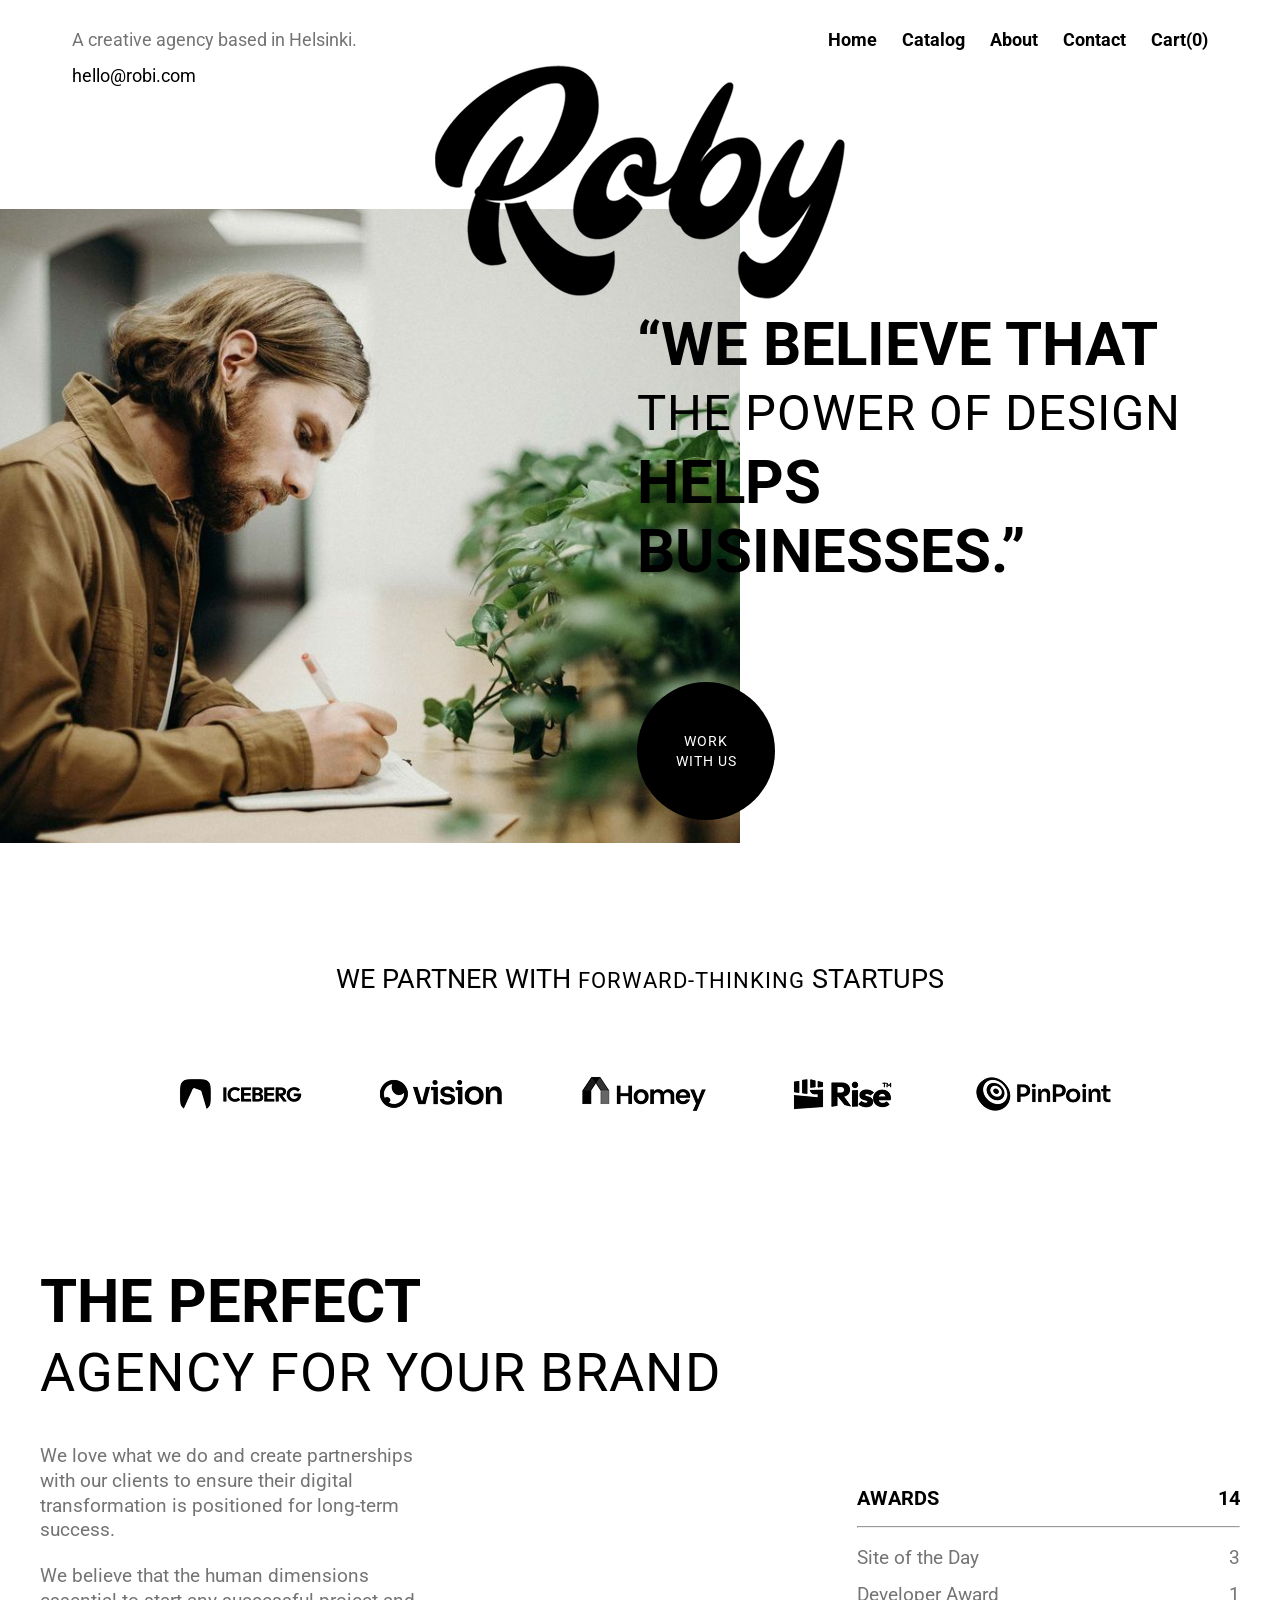
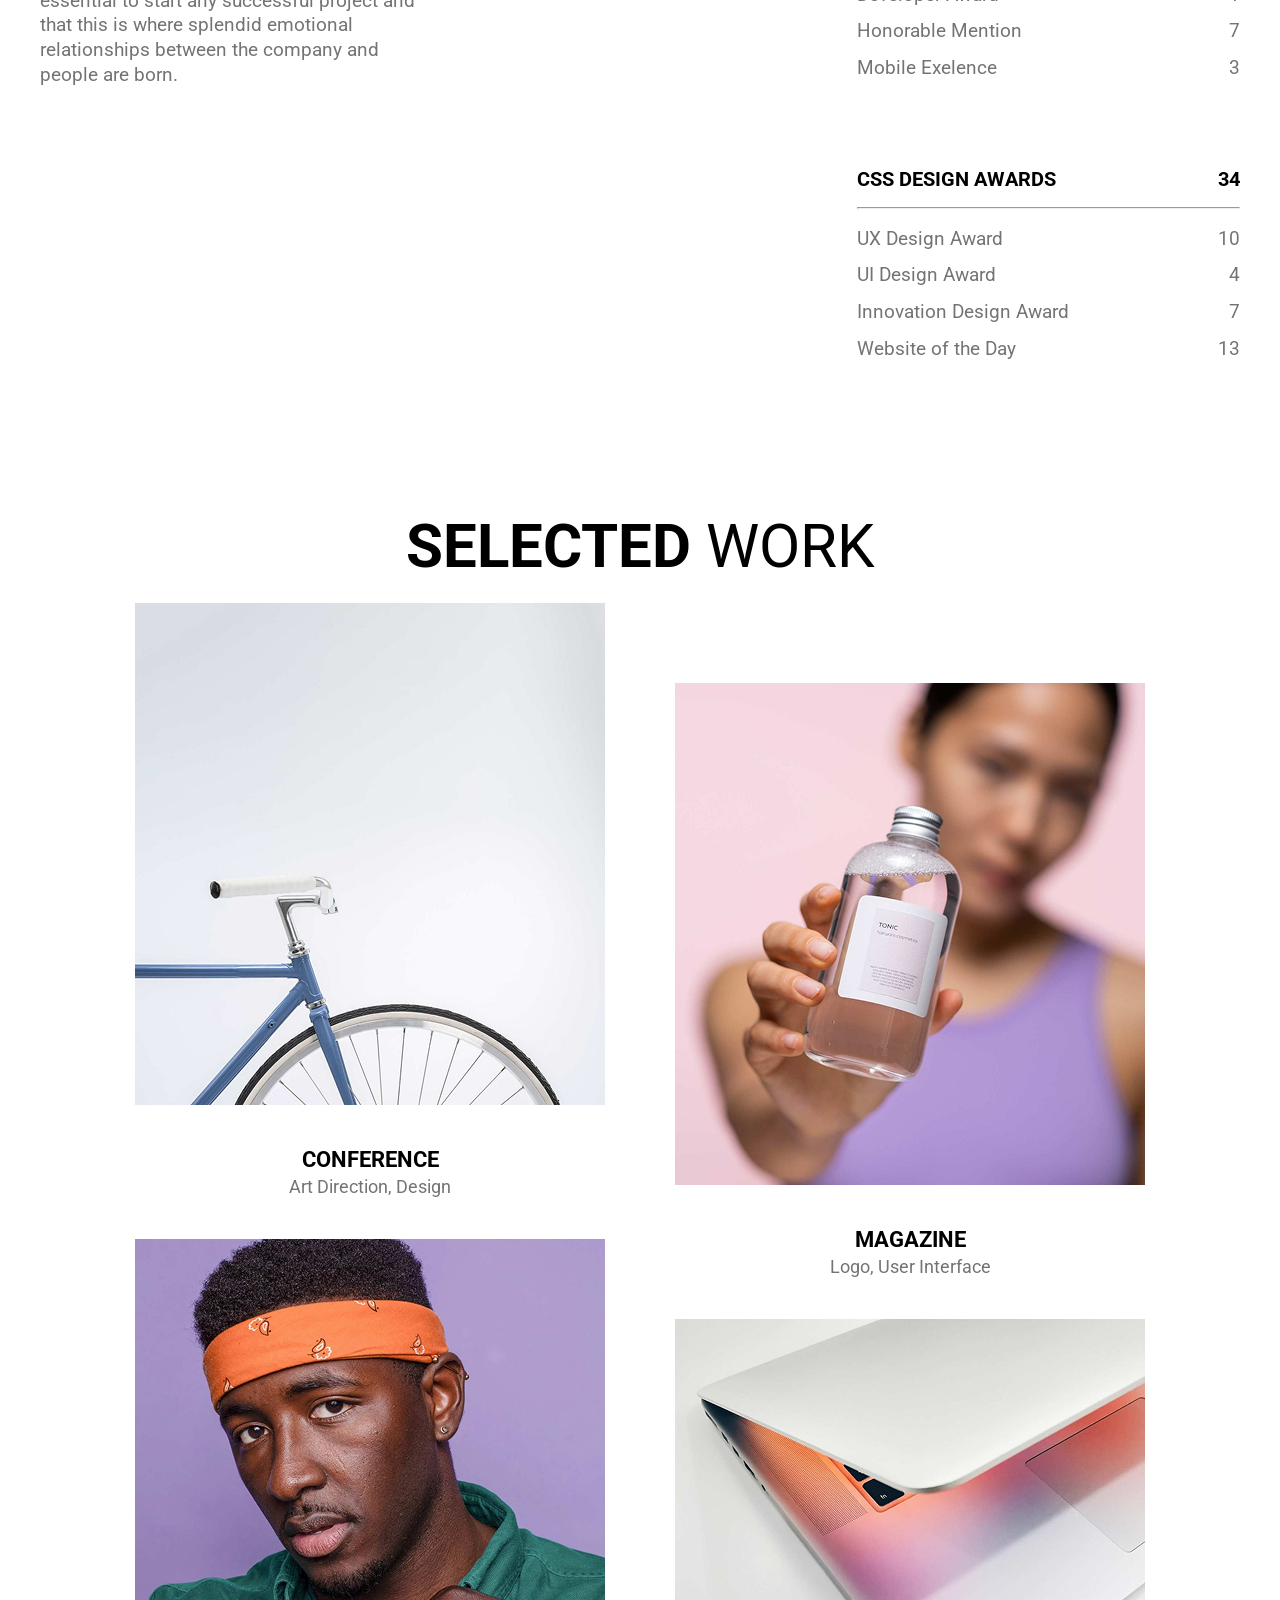
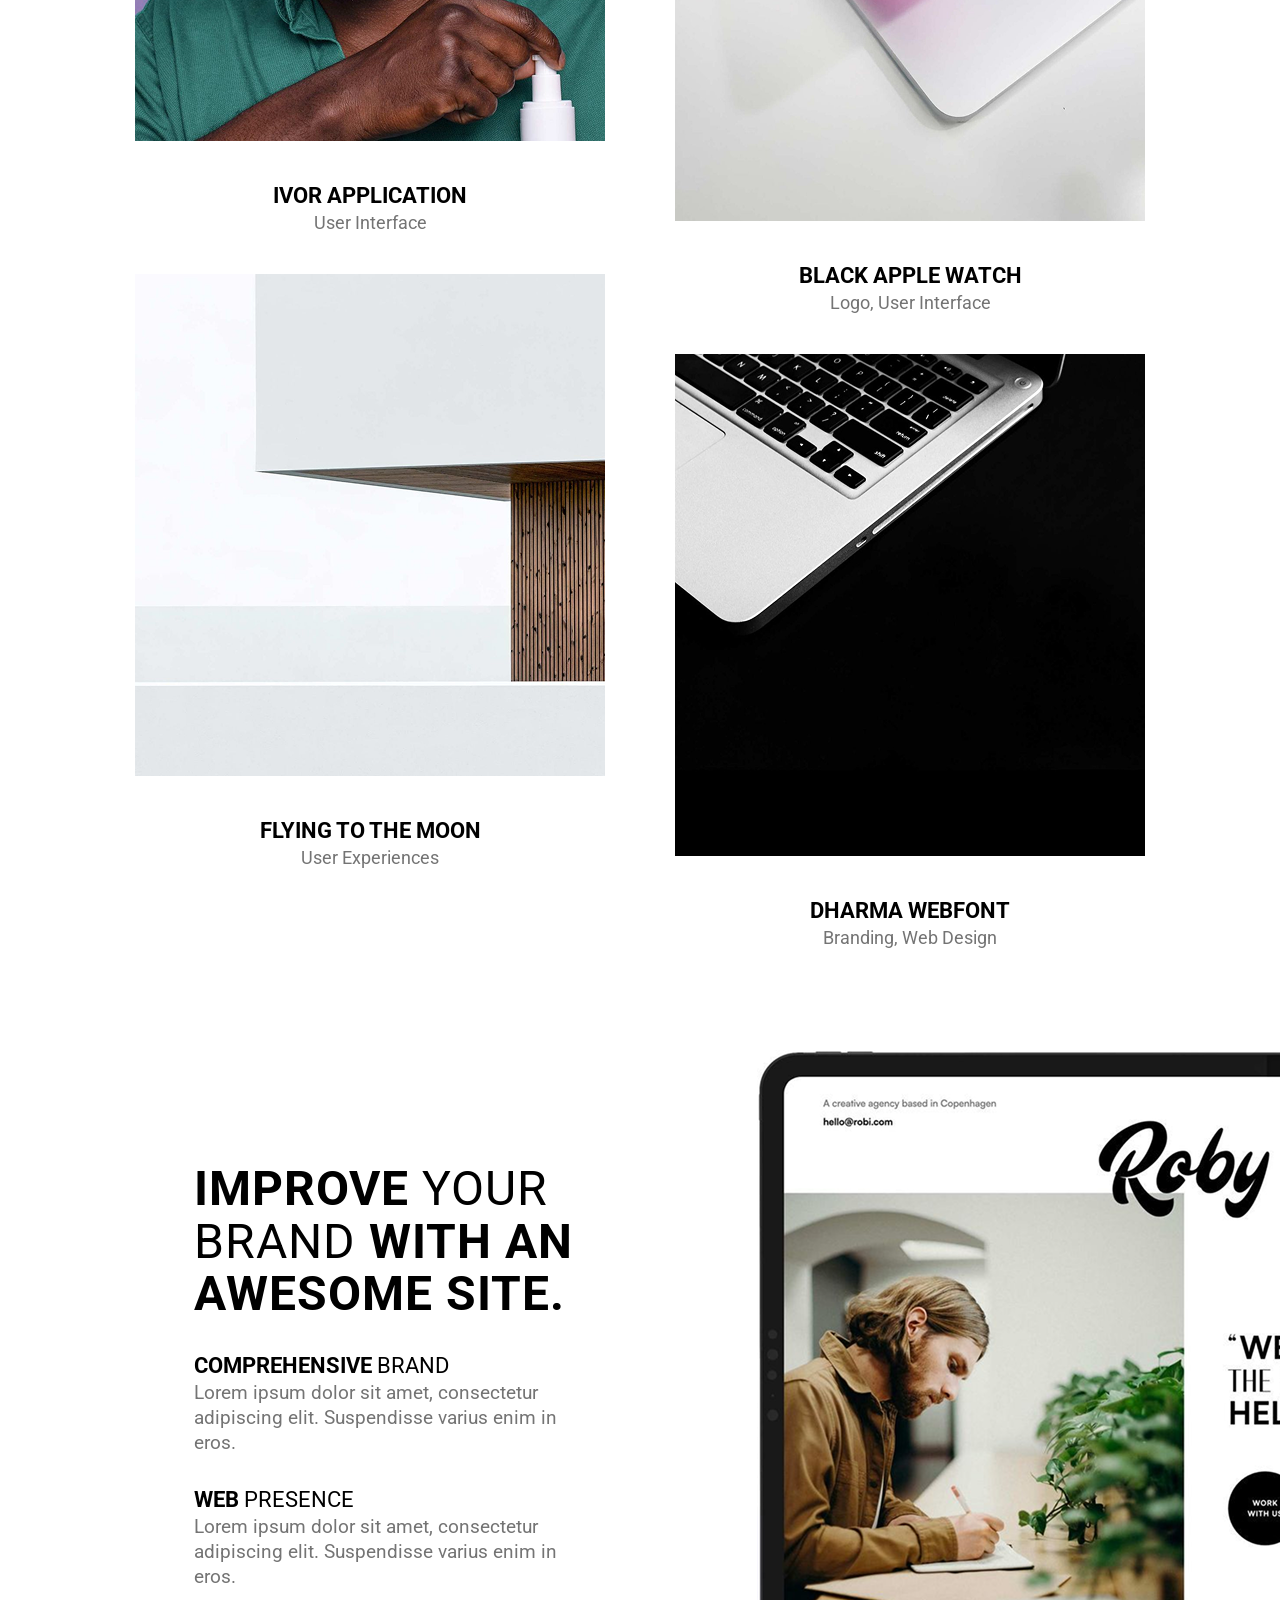
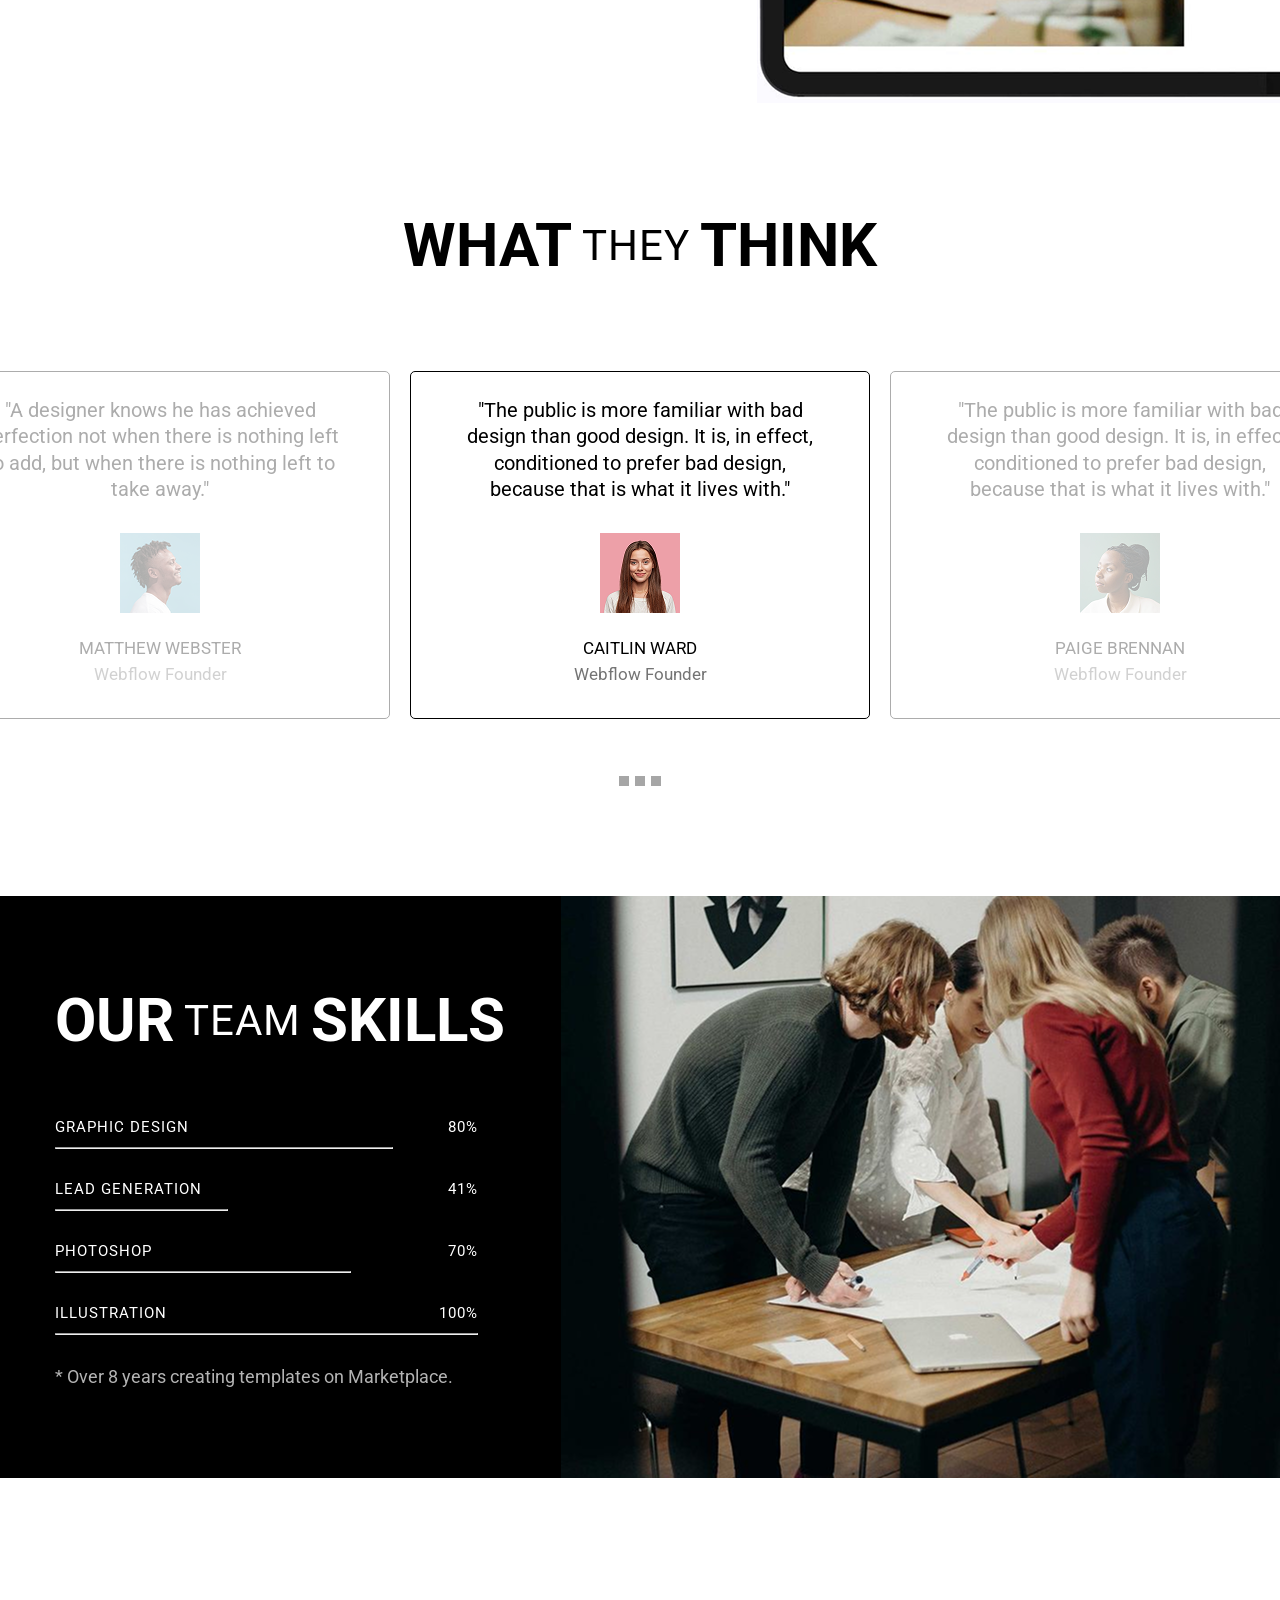
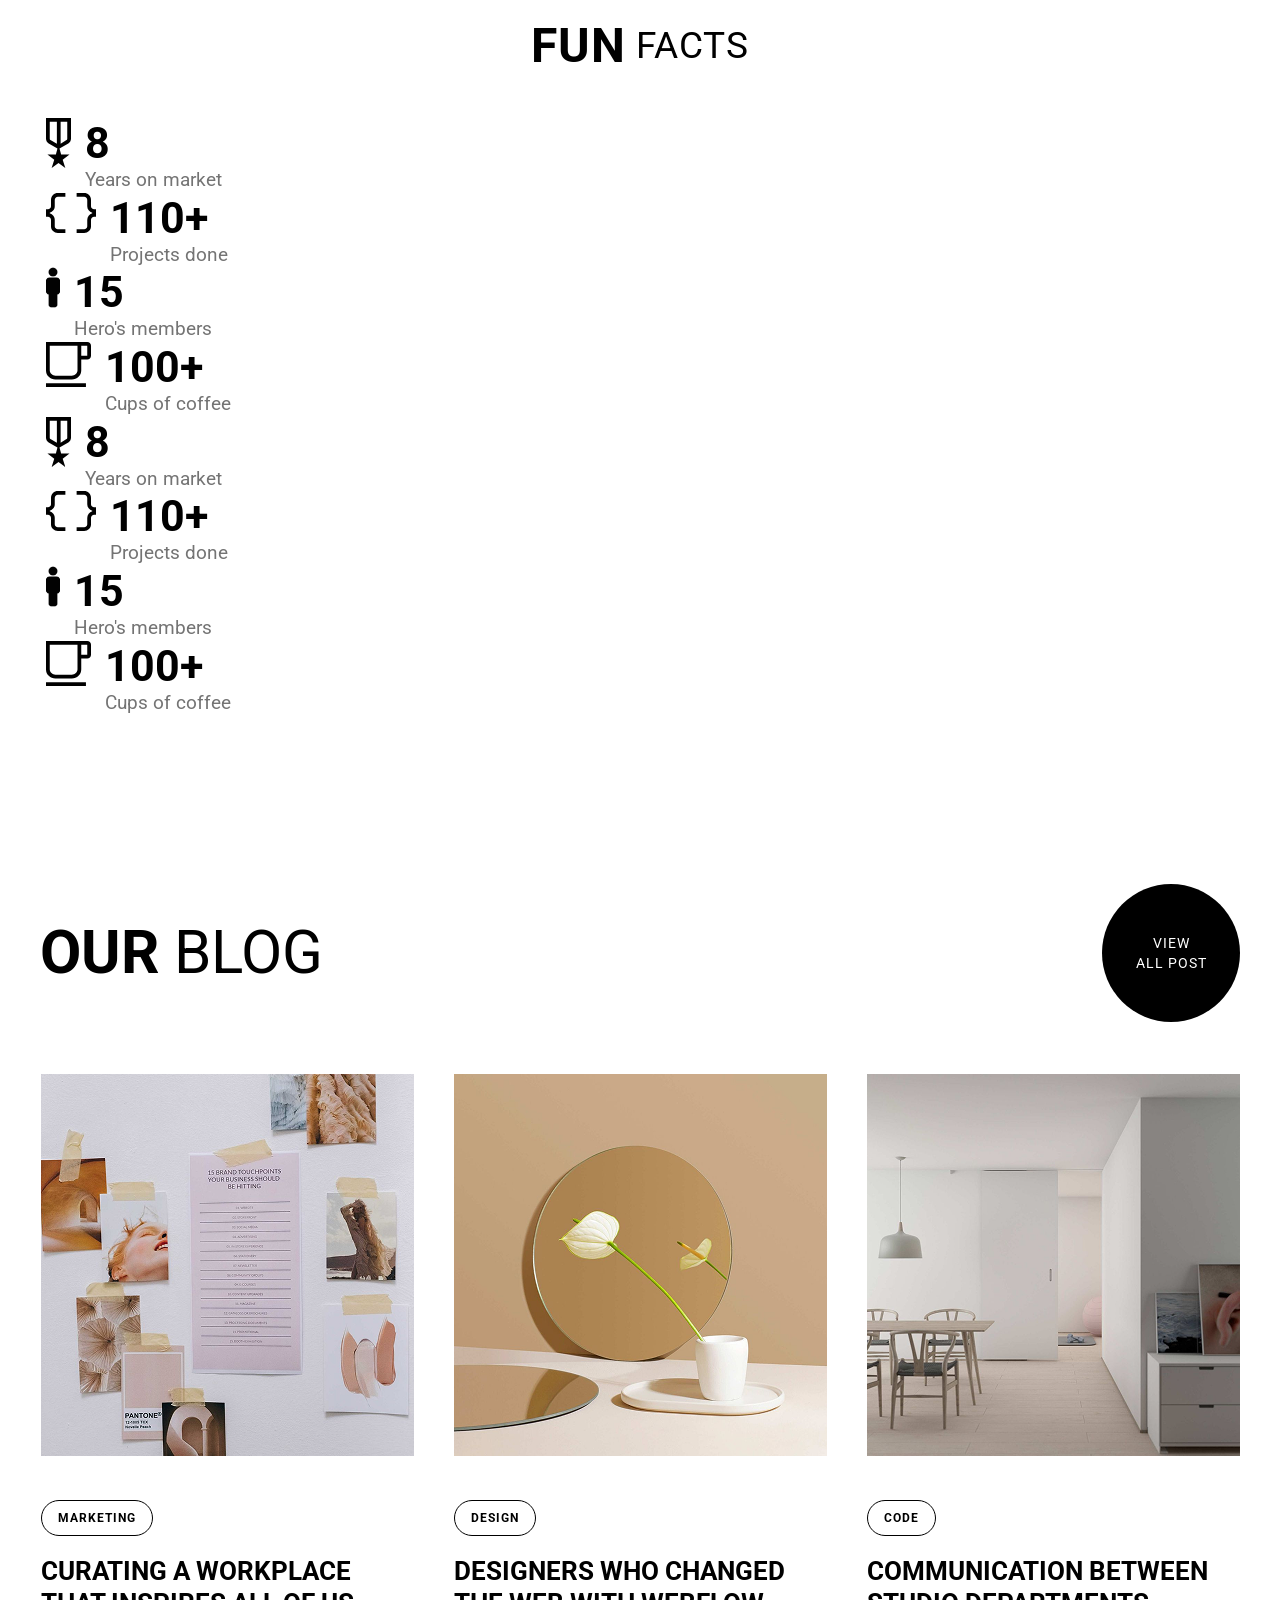
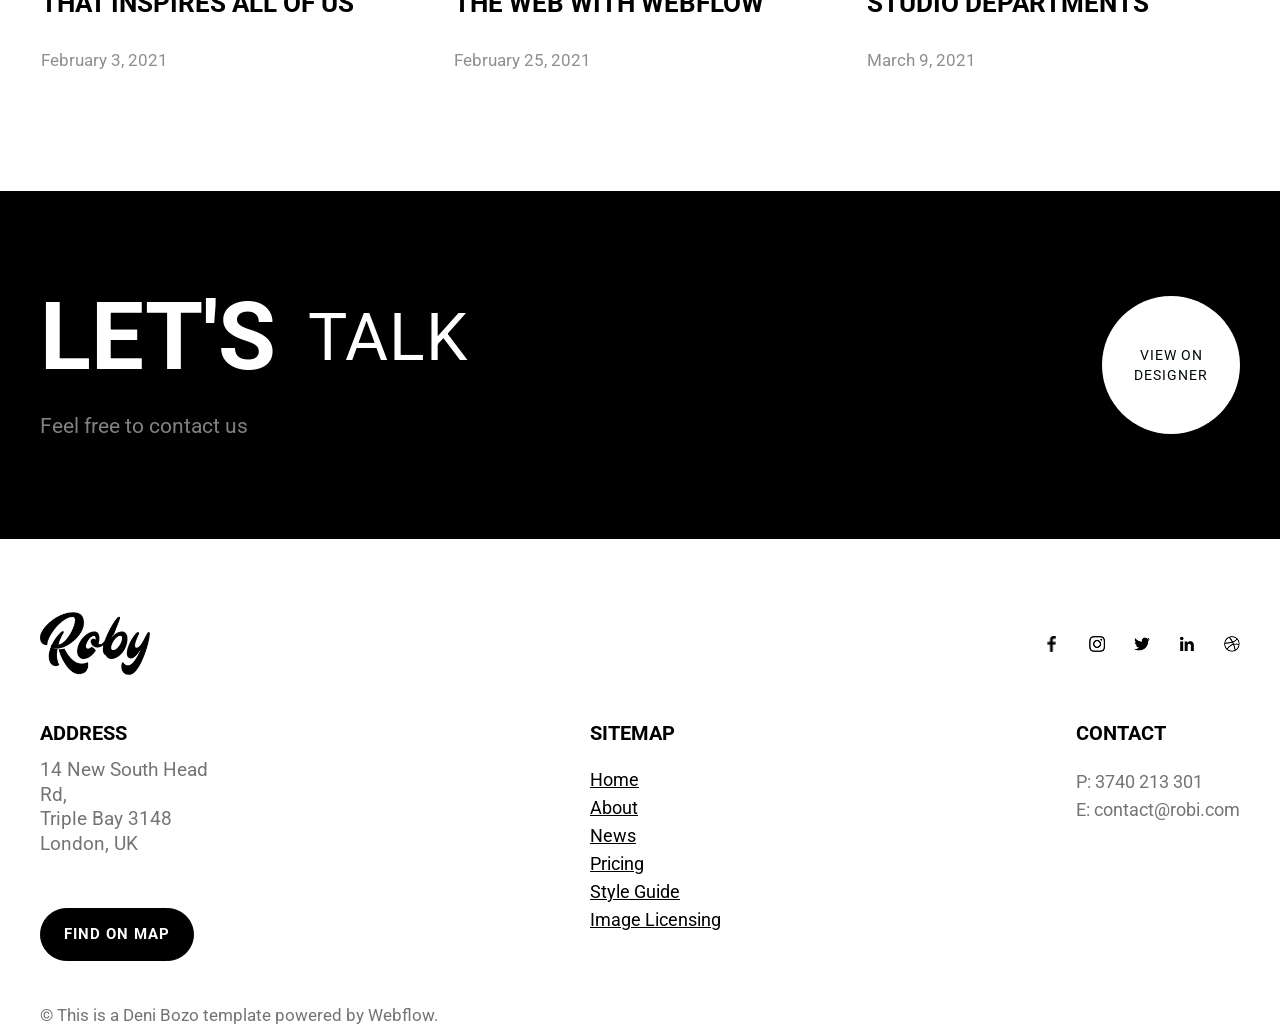
==== commit d8fe81b3: "feat: fixed pictures' names" ====
--- a/index.html
+++ b/index.html
@@ -1,658 +1,643 @@
-<!doctype html>
-<html lang="en">
-  <head>
-    <meta charset="UTF-8" />
-    <meta name="viewport" content="width=device-width, initial-scale=1.0" />
-    <title>Roby Agency</title>
-    <link rel="stylesheet" href="style.css" />
-  </head>
-  <body>
-    <div class="wrapper">
-      <header class="header container">
-        <div class="header__info">
-          <p class="header__text">A creative agency based in Helsinki.</p>
-          <a href="mailto:hello@robi.com" class="header__link"
-            >hello@robi.com</a
-          >
-        </div>
-        <div class="header__logo">
-          <img src="pictures/roby-logo.png" alt="Roby Logo" />
-        </div>
-
-        <button class="header__menu-btn">
-          <img src="pictures/burger.svg" alt="Menu" />
-        </button>
-
-        <ul class="nav-list">
-          <li><a href="#" class="nav-link">Home</a></li>
-          <li><a href="#" class="nav-link">About</a></li>
-          <li><a href="#" class="nav-link">News</a></li>
-          <li><a href="#" class="nav-link">Contact</a></li>
-          <li>
-            <a href="#" class="nav-link"> Cart(<span>0</span>) </a>
-          </li>
-        </ul>
-      </header>
-
-      <main>
-        <section class="hero container">
-          <div class="hero__image">
-            <img src="pictures/man.jpg" alt="Man writing in a notebook" />
-          </div>
-
-          <div class="hero__content">
-            <h1 class="hero__title big__text">
-              <span>“WE BELIEVE THAT</span>
-              <span class="hero__title--light">THE POWER OF DESIGN</span>
-              <span>HELPS</span>
-              <span>BUSINESSES.”</span>
-            </h1>
-            <div class="hero__cta">
-              <p class="circle">WORK</p>
-              <p class="circle">WITH US</p>
-            </div>
-          </div>
-        </section>
-
-        <section class="partners container">
-          <h2 class="partners__title">
-            WE PARTNER WITH
-            <span class="partners__title--small">FORWARD-THINKING</span>
-            STARTUPS
-          </h2>
-
-          <div class="partners__logos">
-            <div class="partners__track">
-              <!-- Первый набор -->
-              <img src="pictures/iceberglogo.png" alt="Iceberg" />
-              <img src="pictures/visionlogo.png" alt="Vision" />
-              <img src="pictures/homeylogo.png" alt="Homey" />
-              <img src="pictures/riselogo.png" alt="Rise" />
-              <img src="pictures/pinpointlogo.png" alt="PinPoint" />
-
-              <!-- Второй набор (копия для анимации) -->
-              <img
-                src="pictures/iceberglogo.png"
-                alt="Iceberg"
-                class="is-duplicate"
-              />
-              <img
-                src="pictures/visionlogo.png"
-                alt="Vision"
-                class="is-duplicate"
-              />
-              <img
-                src="pictures/homeylogo.png"
-                alt="Homey"
-                class="is-duplicate"
-              />
-              <img
-                src="pictures/riselogo.png"
-                alt="Rise"
-                class="is-duplicate"
-              />
-              <img
-                src="pictures/pinpointlogo.png"
-                alt="PinPoint"
-                class="is-duplicate"
-              />
-            </div>
-          </div>
-        </section>
-
-        <section class="about__container">
-          <div class="about__content">
-            <div class="about__holetitle">
-              <h2 class="about__title">THE PERFECT</h2>
-              <h3 class="about__subtitle">AGENCY FOR YOUR BRAND</h3>
-            </div>
-            <div class="about__description">
-              <p class="about__text">
-                We love what we do and create partnerships with our clients to
-                ensure their digital transformation is positioned for long-term
-                success.
-              </p>
-              <p class="about__text">
-                We believe that the human dimensions essential to start any
-                successful project and that this is where splendid emotional
-                relationships between the company and people are born.
-              </p>
-            </div>
-          </div>
-
-          <div class="about__awards">
-            <div class="awards__block">
-              <div class="awards-block__header">
-                <h4 class="awards-block__title">AWARDS</h4>
-                <h4 class="awards-block__title">14</h4>
-              </div>
-              <hr class="awards__line" />
-              <ul class="awards-list">
-                <li class="awards-item">
-                  <span class="awards-item__name">Site of the Day</span>
-                  <span class="awards-item__name">3</span>
-                </li>
-                <li class="awards-item">
-                  <span class="awards-item__name">Developer Award</span>
-                  <span class="awards-item__name">1</span>
-                </li>
-                <li class="awards-item">
-                  <span class="awards-item__name">Honorable Mention</span>
-                  <span class="awards-item__name">7</span>
-                </li>
-                <li class="awards-item">
-                  <span class="awards-item__name">Mobile Exelence</span>
-                  <span class="awards-item__name">3</span>
-                </li>
-              </ul>
-            </div>
-
-            <div class="awards__block">
-              <div class="awards-block__header">
-                <h4 class="awards-block__title">CSS DESIGN AWARDS</h4>
-                <h4 class="awards-block__title">34</h4>
-              </div>
-              <hr class="awards__line" />
-              <ul class="awards-list">
-                <li class="awards-item">
-                  <span class="awards-item__name">UX Design Award</span>
-                  <span class="awards-item__name">10</span>
-                </li>
-                <li class="awards-item">
-                  <span class="awards-item__name">UI Design Award</span>
-                  <span class="awards-item__name">4</span>
-                </li>
-                <li class="awards-item">
-                  <span class="awards-item__name">Innovation Design Award</span>
-                  <span class="awards-item__name">7</span>
-                </li>
-                <li class="awards-item">
-                  <span class="awards-item__name">Website of the Day</span>
-                  <span class="awards-item__name">13</span>
-                </li>
-              </ul>
-            </div>
-          </div>
-        </section>
-
-        <section class="works">
-          <div class="works-title">
-            <h2 class="works__title--bold">
-              SELECTED <span class="works__title--light">WORK</span>
-            </h2>
-          </div>
-          <div class="works__container">
-            <div class="works__column-left">
-              <div class="works__item">
-                <div class="works__image">
-                  <img src="pictures/bicycle.png" alt="Conference" />
-                </div>
-                <div class="works__caption">
-                  <p class="works__name">CONFERENCE</p>
-                  <p class="works__category">Art Direction, Design</p>
-                </div>
-              </div>
-
-              <div class="works__item">
-                <div class="works__image">
-                  <img src="pictures/black_man.png" alt="Ivor Application" />
-                </div>
-                <div class="works__caption">
-                  <p class="works__name">IVOR APPLICATION</p>
-                  <p class="works__category">User Interface</p>
-                </div>
-              </div>
-
-              <div class="works__item">
-                <div class="works__image">
-                  <img src="pictures/home.png" alt="Flying to the moon" />
-                </div>
-                <div class="works__caption">
-                  <p class="works__name">FLYING TO THE MOON</p>
-                  <p class="works__category">User Experiences</p>
-                </div>
-              </div>
-            </div>
-
-            <div class="works__column-right">
-              <div class="works__item">
-                <div class="works__image">
-                  <img src="pictures/perfumer.png" alt="Woman" />
-                </div>
-                <div class="works__caption">
-                  <p class="works__name">MAGAZINE</p>
-                  <p class="works__category">Logo, User Interface</p>
-                </div>
-              </div>
-
-              <div class="works__item">
-                <div class="works__image">
-                  <img src="pictures/laptop.png" alt="laptop" />
-                </div>
-                <div class="works__caption">
-                  <p class="works__name">Black Apple Watch</p>
-                  <p class="works__category">Logo, User Interface</p>
-                </div>
-              </div>
-
-              <div class="works__item">
-                <div class="works__image">
-                  <img src="pictures/keyboard.png" alt="keyboard" />
-                </div>
-                <div class="works__caption">
-                  <p class="works__name">Dharma Webfont</p>
-                  <p class="works__category">Branding, Web Design</p>
-                </div>
-              </div>
-            </div>
-          </div>
-        </section>
-
-        <section class="improve">
-          <div class="improve__content">
-            <h2 class="improve__title">
-              IMPROVE <span class="improve__title--light">YOUR BRAND</span>
-              WITH AN AWESOME SITE.
-            </h2>
-
-            <div class="improve__item">
-              <h3 class="improve__item-title">
-                COMPREHENSIVE
-                <span class="improve__item-title--light">BRAND</span>
-              </h3>
-              <p class="improve__item-text">
-                Lorem ipsum dolor sit amet, consectetur adipiscing elit.
-                Suspendisse varius enim in eros.
-              </p>
-            </div>
-
-            <div class="improve__item">
-              <h3 class="improve__item-title">
-                WEB <span class="improve__item-title--light">PRESENCE</span>
-              </h3>
-              <p class="improve__item-text">
-                Lorem ipsum dolor sit amet, consectetur adipiscing elit.
-                Suspendisse varius enim in eros.
-              </p>
-            </div>
-          </div>
-
-          <div class="improve__image">
-            <img src="pictures/tablet.png" alt="Tablet showing website" />
-          </div>
-
-          <div class="improve__image-tablet">
-            <img
-              src="assets/images/people/tablet.svg"
-              alt="Tablet showing website"
-            />
-          </div>
-        </section>
-
-        <section class="opinion">
-          <div class="opinion__container">
-            <div class="opinion__title-container">
-              <h2 class="opinion__title-text">WHAT</h2>
-              <span class="opinion__title-text-light">THEY</span>
-              <h2 class="opinion__title-text">THINK</h2>
-            </div>
-            <div class="opinion__cards">
-              <div class="opinion__item" id="card-1">
-                <p class="opinion__item-phrase">
-                  "A designer knows he has achieved perfection not when there is
-                  nothing left to add, but when there is nothing left to take
-                  away."
-                </p>
-                <div class="opinion__person">
-                  <div class="opinion__image">
-                    <img
-                      src="pictures/slider_person_3.png"
-                      alt="Smiling black man"
-                    />
-                  </div>
-                  <div class="opinion__person-description">
-                    <p class="opinion__person-name">MATTHEW WEBSTER</p>
-                    <p class="opinion__person-status">Webflow Founder</p>
-                  </div>
-                </div>
-              </div>
-
-              <div class="opinion__item item-central" id="card-2">
-                <p class="opinion__item-phrase">
-                  "The public is more familiar with bad design than good design.
-                  It is, in effect, conditioned to prefer bad design, because
-                  that is what it lives with."
-                </p>
-                <div class="opinion__person">
-                  <div class="opinion__image">
-                    <img
-                      src="pictures/slider_person_2.png"
-                      alt="Smiling black man"
-                    />
-                  </div>
-                  <div class="opinion__person-description">
-                    <p class="opinion__person-name">CAITLIN WARD</p>
-                    <p class="opinion__person-status">Webflow Founder</p>
-                  </div>
-                </div>
-              </div>
-
-              <div class="opinion__item" id="card-3">
-                <p class="opinion__item-phrase">
-                  "The public is more familiar with bad design than good design.
-                  It is, in effect, conditioned to prefer bad design, because
-                  that is what it lives with."
-                </p>
-                <div class="opinion__person">
-                  <div class="opinion__image">
-                    <img
-                      src="pictures/slider_person_1.png"
-                      alt="Smiling black man"
-                    />
-                  </div>
-                  <div class="opinion__person-description">
-                    <p class="opinion__person-name">PAIGE BRENNAN</p>
-                    <p class="opinion__person-status">Webflow Founder</p>
-                  </div>
-                </div>
-              </div>
-            </div>
-          </div>
-
-          <div class="opinion__slider">
-            <a href="#card-1" class="opinion__dot"></a>
-            <a href="#card-2" class="opinion__dot"></a>
-            <a href="#card-3" class="opinion__dot"></a>
-          </div>
-        </section>
-
-        <section class="team">
-          <div class="team__side">
-            <div class="team__container">
-              <div class="team__header">
-                <h2 class="team__header-text">OUR</h2>
-                <span class="team__header-text-light">TEAM</span>
-                <h2 class="team__header-text">SKILLS</h2>
-              </div>
-              <div class="team__statistics">
-                <div class="team__item">
-                  <div class="team__item-text">
-                    <span class="team__item-text-container"
-                      >GRAPHIC DESIGN</span
-                    >
-                    <span class="team__item-text-container">80%</span>
-                  </div>
-                  <hr class="team__line-1" />
-                </div>
-
-                <div class="team__item">
-                  <div class="team__item-text">
-                    <span class="team__item-text-container"
-                      >LEAD GENERATION</span
-                    >
-                    <span class="team__item-text-container">41%</span>
-                  </div>
-                  <hr class="team__line-2" />
-                </div>
-
-                <div class="team__item">
-                  <div class="team__item-text">
-                    <span class="team__item-text-container">PHOTOSHOP</span>
-                    <span class="team__item-text-container">70%</span>
-                  </div>
-                  <hr class="team__line-3" />
-                </div>
-
-                <div class="team__item">
-                  <div class="team__item-text">
-                    <span class="team__item-text-container">ILLUSTRATION</span>
-                    <span class="team__item-text-container">100%</span>
-                  </div>
-                  <hr class="team__line-4" />
-                </div>
-                <span class="team__caption"
-                  >* Over 8 years creating templates on Marketplace.</span
-                >
-              </div>
-            </div>
-          </div>
-
-          <div class="team__image">
-            <img src="pictures/team.png" alt="Tablet showing website" />
-          </div>
-        </section>
-
-        <section class="facts">
-          <div class="facts__header-text">
-            <span class="facts__text-bold">FUN</span>
-            <span class="facts__text-light">FACTS</span>
-          </div>
-
-          <div class="facts__achievements">
-            <div class="facts__item">
-              <div class="facts__image">
-                <img src="assets/images/graphics/medal.svg" alt="Medal" />
-              </div>
-              <div class="facts__item-container">
-                <span class="facts__item-big-text">8</span>
-                <span class="facts__item-description">Years on market</span>
-              </div>
-            </div>
-
-            <div class="facts__item">
-              <div class="facts__image">
-                <img src="assets/images/graphics/bracket.svg" alt="Medal" />
-              </div>
-              <div class="facts__item-container">
-                <span class="facts__item-big-text">110+</span>
-                <span class="facts__item-description">Projects done</span>
-              </div>
-            </div>
-
-            <div class="facts__item">
-              <div class="facts__image">
-                <img src="assets/images/graphics/human.svg" alt="human" />
-              </div>
-              <div class="facts__item-container">
-                <span class="facts__item-big-text">15</span>
-                <span class="facts__item-description">Hero's members</span>
-              </div>
-            </div>
-
-            <div class="facts__item">
-              <div class="facts__image">
-                <img src="assets/images/graphics/cup.svg" alt="Medal" />
-              </div>
-              <div class="facts__item-container">
-                <span class="facts__item-big-text">100+</span>
-                <span class="facts__item-description">Cups of coffee</span>
-              </div>
-            </div>
-          </div>
-        </section>
-
-        <section class="blog">
-          <div class="blog__header">
-            <h2 class="blog__header-text">
-              OUR <span class="blog__header-text-light">BLOG</span>
-            </h2>
-            <div class="blog__header-circle">
-              <p class="block__header-circle-text">VIEW</p>
-              <p class="block__header-circle-text">ALL POST</p>
-            </div>
-          </div>
-
-          <div class="blog__cards">
-            <div class="blog__item">
-              <div class="blog__image">
-                <img src="pictures/blog_photo_1.png" alt="wall with photos" />
-              </div>
-              <div class="blog__card-container">
-                <div class="blog__card-lable">
-                  <span class="blog__card-lable-text">MARKETING</span>
-                </div>
-                <div class="blog__card-description">
-                  <p class="blog__card-description-line">
-                    Curating a workplace
-                  </p>
-                  <p class="blog__card-description-line">
-                    that inspires all of us
-                  </p>
-                </div>
-                <p class="blog__card-date">February 3, 2021</p>
-              </div>
-            </div>
-
-            <div class="blog__item">
-              <div class="blog__image">
-                <img src="pictures/blog_photo_2.png" alt="wall with photos" />
-              </div>
-              <div class="blog__card-container">
-                <div class="blog__card-lable">
-                  <span class="blog__card-lable-text">DESIGN</span>
-                </div>
-                <div class="blog__card-description">
-                  <p class="blog__card-description-line">
-                    Designers who changed
-                  </p>
-                  <p class="blog__card-description-line">
-                    the web with Webflow
-                  </p>
-                </div>
-                <p class="blog__card-date">February 25, 2021</p>
-              </div>
-            </div>
-
-            <div class="blog__item">
-              <div class="blog__image">
-                <img src="pictures/blog_photo_3.png" alt="wall with photos" />
-              </div>
-              <div class="blog__card-container">
-                <div class="blog__card-lable">
-                  <span class="blog__card-lable-text">CODE</span>
-                </div>
-                <div class="blog__card-description">
-                  <p class="blog__card-description-line">
-                    Communication between
-                  </p>
-                  <p class="blog__card-description-line">studio departments</p>
-                </div>
-                <p class="blog__card-date">March 9, 2021</p>
-              </div>
-            </div>
-          </div>
-        </section>
-
-        <section class="talk">
-          <div class="talk__central-contaier">
-            <div class="talk__text-container">
-              <div class="talk__main-text">
-                <span class="talk__text-bold">LET'S</span>
-                <span class="talk__text-light">TALK</span>
-              </div>
-              <p class="talk__contact-text">Feel free to contact us</p>
-            </div>
-
-            <div class="talk__circle">
-              <p class="talk__circle-text">VIEW ON</p>
-              <p class="talk__circle-text">DESIGNER</p>
-            </div>
-          </div>
-        </section>
-
-        <section class="contact">
-          <div class="contact__socials">
-            <div class="contact__image">
-              <img src="pictures/roby-logo.png" alt="Roby Logo" />
-            </div>
-            <div class="contact__apps">
-              <img
-                src="pictures/facebook.png"
-                alt="facebook"
-                class="contact__app-icon"
-              />
-              <img
-                src="pictures/inst.png"
-                alt="inst"
-                class="contact__app-icon"
-              />
-              <img
-                src="pictures/twitter.png"
-                alt="twitter"
-                class="contact__app-icon"
-              />
-              <img
-                src="pictures/linkedin.png"
-                alt="linkedin"
-                class="contact__app-icon"
-              />
-              <img
-                src="pictures/ball.png"
-                alt="ball"
-                class="contact__app-icon"
-              />
-            </div>
-          </div>
-
-          <div class="contact__container">
-            <div class="contact__address">
-              <div class="contact__address-container">
-                <p class="contact__address-bold">Address</p>
-                <div class="contact__address-location">
-                  <p class="contact__address-light">14 New South Head Rd,</p>
-                  <p class="contact__address-light">Triple Bay 3148</p>
-                  <p class="contact__address-light">London, UK</p>
-                </div>
-              </div>
-
-              <div class="contact__address-button">
-                <span class="contact__address-button-text">FIND ON MAP</span>
-              </div>
-            </div>
-
-            <div class="contact__menu">
-              <p class="contact__menu-map">SITEMAP</p>
-
-              <ul class="contact__navigation-list">
-                <li class="contact__navigation-item">
-                  <span class="contact__navigation-item-text">Home</span>
-                </li>
-                <li class="contact__navigation-item">
-                  <span class="contact__navigation-item-text">About</span>
-                </li>
-                <li class="contact__navigation-item">
-                  <span class="contact__navigation-item-text">News</span>
-                </li>
-                <li class="contact__navigation-item">
-                  <span class="contact__navigation-item-text">Pricing</span>
-                </li>
-                <li class="contact__navigation-item">
-                  <span class="contact__navigation-item-text">Style Guide</span>
-                </li>
-                <li class="contact__navigation-item">
-                  <span class="contact__navigation-item-text"
-                    >Image Licensing</span
-                  >
-                </li>
-              </ul>
-            </div>
-
-            <div class="contact__info">
-              <p class="contact__info-text">Contact</p>
-              <div class="contact__info-container">
-                <span class="contact__info-data">P: 3740 213 301</span>
-                <span class="contact__info-data">E: contact@robi.com</span>
-              </div>
-            </div>
-          </div>
-
-          <footer class="contact__rights">
-            <p class="contact__dev-info">
-              &copy; This is a Deni Bozo template powered by Webflow.
-            </p>
-          </footer>
-        </section>
-      </main>
-    </div>
-  </body>
-</html>
+<!doctype html>
+<html lang="en">
+
+<head>
+  <meta charset="UTF-8" />
+  <meta name="viewport" content="width=device-width, initial-scale=1.0" />
+  <title>Roby Agency</title>
+  <link rel="stylesheet" href="style.css" />
+</head>
+
+<body>
+  <div class="wrapper">
+    <header class="header container">
+      <div class="header__info">
+        <p class="header__text">A creative agency based in Helsinki.</p>
+        <a href="mailto:hello@robi.com" class="header__link">hello@robi.com</a>
+      </div>
+      <div class="header__logo">
+        <img src="assets/images/logos/roby-logo.png" alt="Roby Logo" />
+      </div>
+
+      <input type="checkbox" id="menu-toggle" hidden />
+
+      <label for="menu-toggle" class="header__menu-btn">
+        <img src="assets/images/graphics/burger.svg" alt="Menu" />
+      </label>
+
+      <ul class="nav-list">
+        <li><a href="index.html" class="nav-link">Home</a></li>
+        <li><a href="catalog.html" class="nav-link">Catalog</a></li>
+        <li><a href="#" class="nav-link">About</a></li>
+        <li><a href="#" class="nav-link">Contact</a></li>
+        <li>
+          <a href="#" class="nav-link"> Cart(<span>0</span>) </a>
+        </li>
+      </ul>
+    </header>
+
+    <main>
+      <section class="hero container">
+        <div class="hero__image">
+          <img src="assets/images/people/man.jpg" alt="Man writing in a notebook" />
+        </div>
+
+        <div class="hero__content">
+          <h1 class="hero__title big__text">
+            <span>“WE BELIEVE THAT</span>
+            <span class="hero__title--light">THE POWER OF DESIGN</span>
+            <span>HELPS</span>
+            <span>BUSINESSES.”</span>
+          </h1>
+          <div class="hero__cta">
+            <p class="circle">WORK</p>
+            <p class="circle">WITH US</p>
+          </div>
+        </div>
+      </section>
+
+      <section class="partners container">
+        <h2 class="partners__title">
+          WE PARTNER WITH
+          <span class="partners__title--small">FORWARD-THINKING</span>
+          STARTUPS
+        </h2>
+
+        <div class="partners__logos">
+          <div class="partners__track">
+            <!-- Первый набор -->
+            <img src="assets/images/logos/iceberglogo.png" alt="Iceberg" />
+            <img src="assets/images/logos/visionlogo.png" alt="Vision" />
+            <img src="assets/images/logos/homeylogo.png" alt="Homey" />
+            <img src="assets/images/logos/riselogo.png" alt="Rise" />
+            <img src="assets/images/logos/pinpointlogo.png" alt="PinPoint" />
+
+            <!-- Второй набор (копия для анимации) -->
+            <img src="assets/images/logos/iceberglogo.png" alt="Iceberg" class="is-duplicate" />
+            <img src="assets/images/logos/visionlogo.png" alt="Vision" class="is-duplicate" />
+            <img src="assets/images/logos/homeylogo.png" alt="Homey" class="is-duplicate" />
+            <img src="assets/images/logos/riselogo.png" alt="Rise" class="is-duplicate" />
+            <img src="assets/images/logos/pinpointlogo.png" alt="PinPoint" class="is-duplicate" />
+          </div>
+        </div>
+      </section>
+
+      <section class="about__container">
+        <div class="about__content">
+          <div class="about__holetitle">
+            <h2 class="about__title">THE PERFECT</h2>
+            <h3 class="about__subtitle">AGENCY FOR YOUR BRAND</h3>
+          </div>
+          <div class="about__description">
+            <p class="about__text">
+              We love what we do and create partnerships with our clients to
+              ensure their digital transformation is positioned for long-term
+              success.
+            </p>
+            <p class="about__text">
+              We believe that the human dimensions essential to start any
+              successful project and that this is where splendid emotional
+              relationships between the company and people are born.
+            </p>
+          </div>
+        </div>
+
+        <div class="about__awards">
+          <div class="awards__block">
+            <div class="awards-block__header">
+              <h4 class="awards-block__title">AWARDS</h4>
+              <h4 class="awards-block__title">14</h4>
+            </div>
+            <hr class="awards__line" />
+            <ul class="awards-list">
+              <li class="awards-item">
+                <span class="awards-item__name">Site of the Day</span>
+                <span class="awards-item__name">3</span>
+              </li>
+              <li class="awards-item">
+                <span class="awards-item__name">Developer Award</span>
+                <span class="awards-item__name">1</span>
+              </li>
+              <li class="awards-item">
+                <span class="awards-item__name">Honorable Mention</span>
+                <span class="awards-item__name">7</span>
+              </li>
+              <li class="awards-item">
+                <span class="awards-item__name">Mobile Exelence</span>
+                <span class="awards-item__name">3</span>
+              </li>
+            </ul>
+          </div>
+
+          <div class="awards__block">
+            <div class="awards-block__header">
+              <h4 class="awards-block__title">CSS DESIGN AWARDS</h4>
+              <h4 class="awards-block__title">34</h4>
+            </div>
+            <hr class="awards__line" />
+            <ul class="awards-list">
+              <li class="awards-item">
+                <span class="awards-item__name">UX Design Award</span>
+                <span class="awards-item__name">10</span>
+              </li>
+              <li class="awards-item">
+                <span class="awards-item__name">UI Design Award</span>
+                <span class="awards-item__name">4</span>
+              </li>
+              <li class="awards-item">
+                <span class="awards-item__name">Innovation Design Award</span>
+                <span class="awards-item__name">7</span>
+              </li>
+              <li class="awards-item">
+                <span class="awards-item__name">Website of the Day</span>
+                <span class="awards-item__name">13</span>
+              </li>
+            </ul>
+          </div>
+        </div>
+      </section>
+
+      <section class="works">
+        <div class="works-title">
+          <h2 class="works__title--bold">
+            SELECTED <span class="works__title--light">WORK</span>
+          </h2>
+        </div>
+        <div class="works__container">
+          <div class="works__column-left">
+            <div class="works__item">
+              <div class="works__image">
+                <img src="pictures/bicycle.png" alt="Conference" />
+              </div>
+              <div class="works__caption">
+                <p class="works__name">CONFERENCE</p>
+                <p class="works__category">Art Direction, Design</p>
+              </div>
+            </div>
+
+            <div class="works__item">
+              <div class="works__image">
+                <img src="pictures/black_man.png" alt="Ivor Application" />
+              </div>
+              <div class="works__caption">
+                <p class="works__name">IVOR APPLICATION</p>
+                <p class="works__category">User Interface</p>
+              </div>
+            </div>
+
+            <div class="works__item">
+              <div class="works__image">
+                <img src="pictures/home.png" alt="Flying to the moon" />
+              </div>
+              <div class="works__caption">
+                <p class="works__name">FLYING TO THE MOON</p>
+                <p class="works__category">User Experiences</p>
+              </div>
+            </div>
+          </div>
+
+          <div class="works__column-right">
+            <div class="works__item">
+              <div class="works__image">
+                <img src="pictures/perfumer.png" alt="Woman" />
+              </div>
+              <div class="works__caption">
+                <p class="works__name">MAGAZINE</p>
+                <p class="works__category">Logo, User Interface</p>
+              </div>
+            </div>
+
+            <div class="works__item">
+              <div class="works__image">
+                <img src="pictures/laptop.png" alt="laptop" />
+              </div>
+              <div class="works__caption">
+                <p class="works__name">Black Apple Watch</p>
+                <p class="works__category">Logo, User Interface</p>
+              </div>
+            </div>
+
+            <div class="works__item">
+              <div class="works__image">
+                <img src="pictures/keyboard.png" alt="keyboard" />
+              </div>
+              <div class="works__caption">
+                <p class="works__name">Dharma Webfont</p>
+                <p class="works__category">Branding, Web Design</p>
+              </div>
+            </div>
+          </div>
+        </div>
+      </section>
+
+      <section class="improve">
+        <div class="improve__content">
+          <h2 class="improve__title">
+            IMPROVE <span class="improve__title--light">YOUR BRAND</span>
+            WITH AN AWESOME SITE.
+          </h2>
+
+          <div class="improve__item">
+            <h3 class="improve__item-title">
+              COMPREHENSIVE
+              <span class="improve__item-title--light">BRAND</span>
+            </h3>
+            <p class="improve__item-text">
+              Lorem ipsum dolor sit amet, consectetur adipiscing elit.
+              Suspendisse varius enim in eros.
+            </p>
+          </div>
+
+          <div class="improve__item">
+            <h3 class="improve__item-title">
+              WEB <span class="improve__item-title--light">PRESENCE</span>
+            </h3>
+            <p class="improve__item-text">
+              Lorem ipsum dolor sit amet, consectetur adipiscing elit.
+              Suspendisse varius enim in eros.
+            </p>
+          </div>
+        </div>
+
+        <div class="improve__image">
+          <img src="pictures/tablet.png" alt="Tablet showing website" />
+        </div>
+
+        <div class="improve__image-tablet">
+          <img src="assets/images/people/tablet.svg" alt="Tablet showing website" />
+        </div>
+      </section>
+
+      <section class="opinion">
+        <div class="opinion__container">
+          <div class="opinion__title-container">
+            <h2 class="opinion__title-text">WHAT</h2>
+            <span class="opinion__title-text-light">THEY</span>
+            <h2 class="opinion__title-text">THINK</h2>
+          </div>
+          <div class="opinion__cards">
+            <div class="opinion__item" id="card-1">
+              <p class="opinion__item-phrase">
+                "A designer knows he has achieved perfection not when there is
+                nothing left to add, but when there is nothing left to take
+                away."
+              </p>
+              <div class="opinion__person">
+                <div class="opinion__image">
+                  <img src="pictures/slider_person_3.png" alt="Smiling black man" />
+                </div>
+                <div class="opinion__person-description">
+                  <p class="opinion__person-name">MATTHEW WEBSTER</p>
+                  <p class="opinion__person-status">Webflow Founder</p>
+                </div>
+              </div>
+            </div>
+
+            <div class="opinion__item item-central" id="card-2">
+              <p class="opinion__item-phrase">
+                "The public is more familiar with bad design than good design.
+                It is, in effect, conditioned to prefer bad design, because
+                that is what it lives with."
+              </p>
+              <div class="opinion__person">
+                <div class="opinion__image">
+                  <img src="pictures/slider_person_2.png" alt="Smiling black man" />
+                </div>
+                <div class="opinion__person-description">
+                  <p class="opinion__person-name">CAITLIN WARD</p>
+                  <p class="opinion__person-status">Webflow Founder</p>
+                </div>
+              </div>
+            </div>
+
+            <div class="opinion__item" id="card-3">
+              <p class="opinion__item-phrase">
+                "The public is more familiar with bad design than good design.
+                It is, in effect, conditioned to prefer bad design, because
+                that is what it lives with."
+              </p>
+              <div class="opinion__person">
+                <div class="opinion__image">
+                  <img src="pictures/slider_person_1.png" alt="Smiling black man" />
+                </div>
+                <div class="opinion__person-description">
+                  <p class="opinion__person-name">PAIGE BRENNAN</p>
+                  <p class="opinion__person-status">Webflow Founder</p>
+                </div>
+              </div>
+            </div>
+          </div>
+        </div>
+
+        <div class="opinion__slider">
+          <a href="#card-1" class="opinion__dot"></a>
+          <a href="#card-2" class="opinion__dot"></a>
+          <a href="#card-3" class="opinion__dot"></a>
+        </div>
+      </section>
+
+      <section class="team">
+        <div class="team__side">
+          <div class="team__container">
+            <div class="team__header">
+              <h2 class="team__header-text">OUR</h2>
+              <span class="team__header-text-light">TEAM</span>
+              <h2 class="team__header-text">SKILLS</h2>
+            </div>
+            <div class="team__statistics">
+              <div class="team__item">
+                <div class="team__item-text">
+                  <span class="team__item-text-container">GRAPHIC DESIGN</span>
+                  <span class="team__item-text-container">80%</span>
+                </div>
+                <hr class="team__line-1" />
+              </div>
+
+              <div class="team__item">
+                <div class="team__item-text">
+                  <span class="team__item-text-container">LEAD GENERATION</span>
+                  <span class="team__item-text-container">41%</span>
+                </div>
+                <hr class="team__line-2" />
+              </div>
+
+              <div class="team__item">
+                <div class="team__item-text">
+                  <span class="team__item-text-container">PHOTOSHOP</span>
+                  <span class="team__item-text-container">70%</span>
+                </div>
+                <hr class="team__line-3" />
+              </div>
+
+              <div class="team__item">
+                <div class="team__item-text">
+                  <span class="team__item-text-container">ILLUSTRATION</span>
+                  <span class="team__item-text-container">100%</span>
+                </div>
+                <hr class="team__line-4" />
+              </div>
+              <span class="team__caption">* Over 8 years creating templates on Marketplace.</span>
+            </div>
+          </div>
+        </div>
+
+        <div class="team__image">
+          <img src="pictures/team.png" alt="Tablet showing website" />
+        </div>
+      </section>
+
+      <section class="facts">
+        <div class="facts__header-text">
+          <span class="facts__text-bold">FUN</span>
+          <span class="facts__text-light">FACTS</span>
+        </div>
+
+        <div class="facts__achievements">
+          <div class="facts__track">
+            <div class="facts__item">
+              <div class="facts__image">
+                <img src="assets/images/graphics/medal.svg" alt="Medal" />
+              </div>
+              <div class="facts__item-container">
+                <span class="facts__item-big-text">8</span>
+                <span class="facts__item-description">Years on market</span>
+              </div>
+            </div>
+
+            <div class="facts__item">
+              <div class="facts__image">
+                <img src="assets/images/graphics/bracket.svg" alt="Medal" />
+              </div>
+              <div class="facts__item-container">
+                <span class="facts__item-big-text">110+</span>
+                <span class="facts__item-description">Projects done</span>
+              </div>
+            </div>
+
+            <div class="facts__item">
+              <div class="facts__image">
+                <img src="assets/images/graphics/human.svg" alt="human" />
+              </div>
+              <div class="facts__item-container">
+                <span class="facts__item-big-text">15</span>
+                <span class="facts__item-description">Hero's members</span>
+              </div>
+            </div>
+
+            <div class="facts__item">
+              <div class="facts__image">
+                <img src="assets/images/graphics/cup.svg" alt="Medal" />
+              </div>
+              <div class="facts__item-container">
+                <span class="facts__item-big-text">100+</span>
+                <span class="facts__item-description">Cups of coffee</span>
+              </div>
+            </div>
+
+            <div class="facts__item is-duplicate">
+              <div class="facts__image">
+                <img src="assets/images/graphics/medal.svg" alt="Medal" />
+              </div>
+              <div class="facts__item-container">
+                <span class="facts__item-big-text">8</span>
+                <span class="facts__item-description">Years on market</span>
+              </div>
+            </div>
+
+            <div class="facts__item is-duplicate">
+              <div class="facts__image">
+                <img src="assets/images/graphics/bracket.svg" alt="Medal" />
+              </div>
+              <div class="facts__item-container">
+                <span class="facts__item-big-text">110+</span>
+                <span class="facts__item-description">Projects done</span>
+              </div>
+            </div>
+
+            <div class="facts__item is-duplicate">
+              <div class="facts__image">
+                <img src="assets/images/graphics/human.svg" alt="human" />
+              </div>
+              <div class="facts__item-container">
+                <span class="facts__item-big-text">15</span>
+                <span class="facts__item-description">Hero's members</span>
+              </div>
+            </div>
+
+            <div class="facts__item is-duplicate">
+              <div class="facts__image">
+                <img src="assets/images/graphics/cup.svg" alt="Medal" />
+              </div>
+              <div class="facts__item-container">
+                <span class="facts__item-big-text">100+</span>
+                <span class="facts__item-description">Cups of coffee</span>
+              </div>
+            </div>
+          </div>
+        </div>
+      </section>
+
+      <section class="blog">
+        <div class="blog__header">
+          <h2 class="blog__header-text">
+            OUR <span class="blog__header-text-light">BLOG</span>
+          </h2>
+          <div class="blog__header-circle">
+            <p class="block__header-circle-text">VIEW</p>
+            <p class="block__header-circle-text">ALL POST</p>
+          </div>
+        </div>
+
+        <div class="blog__cards">
+          <div class="blog__item">
+            <div class="blog__image">
+              <img src="pictures/blog_photo_1.png" alt="wall with photos" />
+            </div>
+            <div class="blog__card-container">
+              <div class="blog__card-lable">
+                <span class="blog__card-lable-text">MARKETING</span>
+              </div>
+              <div class="blog__card-description">
+                <p class="blog__card-description-line">
+                  Curating a workplace
+                </p>
+                <p class="blog__card-description-line">
+                  that inspires all of us
+                </p>
+              </div>
+              <p class="blog__card-date">February 3, 2021</p>
+            </div>
+          </div>
+
+          <div class="blog__item">
+            <div class="blog__image">
+              <img src="pictures/blog_photo_2.png" alt="wall with photos" />
+            </div>
+            <div class="blog__card-container">
+              <div class="blog__card-lable">
+                <span class="blog__card-lable-text">DESIGN</span>
+              </div>
+              <div class="blog__card-description">
+                <p class="blog__card-description-line">
+                  Designers who changed
+                </p>
+                <p class="blog__card-description-line">
+                  the web with Webflow
+                </p>
+              </div>
+              <p class="blog__card-date">February 25, 2021</p>
+            </div>
+          </div>
+
+          <div class="blog__item">
+            <div class="blog__image">
+              <img src="pictures/blog_photo_3.png" alt="wall with photos" />
+            </div>
+            <div class="blog__card-container">
+              <div class="blog__card-lable">
+                <span class="blog__card-lable-text">CODE</span>
+              </div>
+              <div class="blog__card-description">
+                <p class="blog__card-description-line">
+                  Communication between
+                </p>
+                <p class="blog__card-description-line">studio departments</p>
+              </div>
+              <p class="blog__card-date">March 9, 2021</p>
+            </div>
+          </div>
+        </div>
+      </section>
+
+      <section class="talk">
+        <div class="talk__central-contaier">
+          <div class="talk__text-container">
+            <div class="talk__main-text">
+              <span class="talk__text-bold">LET'S</span>
+              <span class="talk__text-light">TALK</span>
+            </div>
+            <p class="talk__contact-text">Feel free to contact us</p>
+          </div>
+
+          <div class="talk__circle">
+            <p class="talk__circle-text">VIEW ON</p>
+            <p class="talk__circle-text">DESIGNER</p>
+          </div>
+        </div>
+      </section>
+
+      <section class="contact" id="contact">
+        <div class="contact__socials">
+          <div class="contact__image">
+            <img src="pictures/roby-logo.png" alt="Roby Logo" />
+          </div>
+          <div class="contact__apps">
+            <img src="pictures/facebook.png" alt="facebook" class="contact__app-icon" />
+            <img src="pictures/inst.png" alt="inst" class="contact__app-icon" />
+            <img src="pictures/twitter.png" alt="twitter" class="contact__app-icon" />
+            <img src="pictures/linkedin.png" alt="linkedin" class="contact__app-icon" />
+            <img src="pictures/ball.png" alt="ball" class="contact__app-icon" />
+          </div>
+        </div>
+
+        <div class="contact__container">
+          <div class="contact__address">
+            <div class="contact__address-container">
+              <p class="contact__address-bold">Address</p>
+              <div class="contact__address-location">
+                <p class="contact__address-light">14 New South Head Rd,</p>
+                <p class="contact__address-light">Triple Bay 3148</p>
+                <p class="contact__address-light">London, UK</p>
+              </div>
+            </div>
+
+            <div class="contact__address-button">
+              <span class="contact__address-button-text">FIND ON MAP</span>
+            </div>
+          </div>
+
+          <div class="contact__menu">
+            <p class="contact__menu-map">SITEMAP</p>
+
+            <ul class="contact__navigation-list">
+              <li class="contact__navigation-item">
+                <a href="#" class="contact__navigation-item-text">Home</a>
+              </li>
+              <li class="contact__navigation-item">
+                <a href="#" class="contact__navigation-item-text">About</a>
+              </li>
+              <li class="contact__navigation-item">
+                <a href="#" class="contact__navigation-item-text">News</a>
+              </li>
+              <li class="contact__navigation-item">
+                <a href="#" class="contact__navigation-item-text">Pricing</a>
+              </li>
+              <li class="contact__navigation-item">
+                <a href="#" class="contact__navigation-item-text">Style Guide</a>
+              </li>
+              <li class="contact__navigation-item">
+                <a href="#" class="contact__navigation-item-text">Image Licensing</a>
+              </li>
+            </ul>
+          </div>
+
+          <div class="contact__info">
+            <p class="contact__info-text">Contact</p>
+            <div class="contact__info-container">
+              <span class="contact__info-data">P: 3740 213 301</span>
+              <span class="contact__info-data">E: contact@robi.com</span>
+            </div>
+          </div>
+        </div>
+
+        <footer class="contact__rights">
+          <p class="contact__dev-info">
+            &copy; This is a Deni Bozo template powered by Webflow.
+          </p>
+        </footer>
+      </section>
+    </main>
+  </div>
+</body>
+
+</html>
--- a/style.css
+++ b/style.css
@@ -1,3067 +1,2829 @@
-*,
-*::before,
-*::after {
-  box-sizing: border-box;
-  margin: 0;
-  padding: 0;
-}
-
-@font-face {
-  font-family: "Roboto";
-  src: url("assets/fonts/Roboto/Roboto-VariableFont_wdth,wght.ttf")
-    format("truetype");
-  font-weight: 100 900;
-}
-
-body {
-  background-color: #f0f0f0;
-  font-family: "Roboto", sans-serif;
-}
-
-.wrapper {
-  width: 100%;
-  margin: 0 auto;
-  max-width: 1440px;
-  background-color: #fff;
-  min-height: 100vh;
-  position: relative;
-  justify-content: center;
-}
-
-.container {
-  width: 100%;
-  padding: 0 72px;
-}
-
-.header {
-  display: flex;
-  justify-content: space-between;
-  align-items: flex-start;
-  padding-top: 30px;
-  position: relative;
-  height: 300px;
-}
-
-.header__info {
-  display: flex;
-  flex-direction: column;
-  justify-content: center;
-  align-items: flex-start;
-  gap: 16px;
-}
-
-.header__text {
-  color: #747474;
-  font-family: Roboto;
-  font-size: 18px;
-  font-style: normal;
-  font-weight: 400;
-  line-height: 20px;
-}
-
-.header__link {
-  align-self: stretch;
-  color: #000;
-  font-family: Roboto;
-  font-size: 18px;
-  font-style: normal;
-  font-weight: 400;
-  line-height: 20px;
-  text-decoration: none;
-}
-
-.header__logo {
-  position: absolute;
-  left: 50%;
-  transform: translateX(-50%);
-  top: 65px;
-  z-index: 5;
-}
-
-.header__logo img {
-  width: 410px;
-  height: 234px;
-  display: block;
-}
-
-#menu-toggle, 
-.header__menu-btn {
-  display: none; /* Скрыто на ПК */
-}
-
-.nav-list {
-  display: flex;
-  list-style: none;
-  gap: 25px;
-  align-items: center;
-}
-
-.nav-link {
-  color: #000;
-  font-family: "Roboto", sans-serif;
-  font-size: 18px;
-  font-weight: 700;
-  text-decoration: none;
-  line-height: 20px;
-}
-
-.hero {
-  display: grid;
-  grid-template-columns: 760px 1fr;
-  align-items: start;
-  margin-left: -72px;
-  margin-top: -91px;
-  position: relative;
-  z-index: 1;
-}
-
-.hero__image {
-  width: 760px;
-  height: 634px;
-  overflow: hidden;
-  position: relative;
-  display: block;
-}
-
-.hero__image img {
-  width: 760px;
-  position: absolute;
-  left: -20px;
-  top: -150px;
-}
-
-.hero__content {
-  display: flex;
-  flex-direction: column;
-  justify-content: flex-end;
-  align-items: flex-start;
-  gap: 100px;
-  position: absolute;
-  right: 22px;
-  bottom: 23px;
-}
-.hero__title {
-  display: flex;
-  width: 549px;
-  flex-direction: column;
-  align-items: flex-start;
-  gap: 9px;
-}
-.big__text {
-  color: #000;
-  font-family: Roboto;
-  font-size: 60px;
-  font-style: normal;
-  font-weight: 700;
-  line-height: 60px;
-  text-transform: uppercase;
-}
-.hero__title--light {
-  align-self: stretch;
-  color: #000;
-  font-family: Roboto;
-  font-size: 49px;
-  font-style: normal;
-  font-weight: 400;
-  line-height: 60px; /* 122.449% */
-  letter-spacing: 1px;
-  text-transform: uppercase;
-}
-.hero__cta {
-  display: flex;
-  width: 138px;
-  height: 138px;
-  flex-direction: column;
-  justify-content: center;
-  align-items: center;
-  border-radius: 88px;
-  background: #000;
-
-  background: linear-gradient(270deg, #000000, #444444, #222222, #000000);
-  background-size: 600% 600%; /* Делаем фон шире элемента, чтобы было куда двигать */
-  animation: fluidGradient 5s ease infinite; /* Название, время, мягкость, бесконечно */
-  
-  cursor: pointer; /* добавим для удобства */
-}
-
-.circle {
-  color: #fff;
-  text-align: center;
-  font-family: Roboto;
-  font-size: 14px;
-  font-style: normal;
-  font-weight: 400;
-  line-height: 20px; /* 142.857% */
-  letter-spacing: 1px;
-  text-transform: uppercase;
-}
-
-.partners {
-  display: flex;
-  flex-direction: column;
-  align-items: center;
-  margin-top: 120px;
-  gap: 49px;
-}
-
-.partners__title {
-  color: #000;
-  text-align: center;
-  font-family: "Roboto", sans-serif;
-  font-size: 27px;
-  font-style: normal;
-  font-weight: 400;
-  line-height: 32.4px;
-  text-transform: uppercase;
-}
-
-.partners__title--small {
-  color: #000;
-  font-family: "Roboto", sans-serif;
-  font-size: 22px;
-  font-style: normal;
-  font-weight: 400;
-  line-height: 32.4px;
-  letter-spacing: 1px;
-  text-transform: uppercase;
-}
-
-.partners__logos {
-  width: 100%; /* На ПК теперь тоже на всю ширину для плавности */
-  max-width: 1200px; /* Ограничим по контейнеру */
-  margin: 0 auto;
-  overflow: hidden;
-  /* Добавим маску, чтобы логотипы плавно появлялись и исчезали по бокам (необязательно, но красиво) */
-  mask-image: linear-gradient(to right, transparent, black 10%, black 90%, transparent);
-}
-
-.partners__track {
-  display: flex;
-  justify-content: flex-start; /* На ПК меняем space-between на старт */
-  align-items: center;
-  gap: 80px; /* Расстояние между логотипами */
-  width: max-content; /* Контейнер растягивается под контент */
-  
-  /* ПРИМЕНЯЕМ АНИМАЦИЮ №3 */
-  animation: scroll 20s linear infinite; 
-}
-
-.partners__track img {
-  flex-shrink: 0;
-  filter: grayscale(1);
-  transition: filter 0.3s ease;
-}
-
-.partners__track img:hover {
-  animation: none !important; /* Полностью отключаем анимацию при наведении */
-  filter: grayscale(0) !important; /* Явно убираем серость */
-  -webkit-filter: grayscale(0) !important;
-  transform: scale(1.1) !important; 
-  cursor: pointer;
-}
-
-.is-duplicate {
-  display: none;
-}
-
-.logo-item {
-  flex: 1;
-  display: flex;
-  justify-content: center;
-}
-
-.about__container {
-  display: flex;
-  width: 1200px;
-  height: 694px;
-  margin: 127px auto 0;
-  justify-content: space-between;
-}
-
-.about__content {
-  display: flex;
-  width: 683px;
-  height: 420px;
-  flex-direction: column;
-  justify-content: space-between;
-  align-items: flex-start;
-}
-
-.about__title {
-  color: #000;
-  font-family: "Roboto", sans-serif;
-  font-size: 60px;
-  font-weight: 700;
-  line-height: 70px;
-  text-transform: uppercase;
-  width: 392px;
-}
-
-.about__subtitle {
-  color: #000;
-  font-family: "Roboto", sans-serif;
-  font-size: 54px;
-  font-weight: 400;
-  line-height: 72px;
-  letter-spacing: 1px;
-  text-transform: uppercase;
-  width: 690px;
-}
-
-.about__description {
-  display: flex;
-  width: 379px;
-  flex-direction: column;
-  align-items: flex-start;
-  gap: 21px;
-}
-
-.about__text {
-  color: #747474;
-  font-family: Roboto;
-  font-size: 19px;
-  font-style: normal;
-  font-weight: 400;
-  line-height: 24.7px;
-}
-
-.about__awards {
-  display: flex;
-  width: 383px;
-  height: 474px;
-  flex-direction: column;
-  justify-content: flex-end;
-  align-items: flex-end;
-  align-self: flex-end;
-  gap: 88px;
-  right: 0;
-  bottom: 0;
-}
-
-.awards__block {
-  display: flex;
-  flex-direction: column;
-  align-items: flex-start;
-  gap: 18px;
-  align-self: stretch;
-}
-
-.awards-block__header {
-  display: flex;
-  height: 20px;
-  justify-content: space-between;
-  align-items: center;
-  align-self: stretch;
-}
-
-.awards-block__title {
-  color: #000;
-  font-family: Roboto;
-  font-size: 20px;
-  font-style: normal;
-  font-weight: 700;
-  line-height: 30px;
-  text-transform: uppercase;
-}
-
-.awards__line {
-  height: 1px;
-  align-self: stretch;
-  background: #000;
-}
-
-.awards-list {
-  display: flex;
-  flex-direction: column;
-  align-items: flex-start;
-  gap: 12px;
-}
-
-.awards-item {
-  display: flex;
-  width: 382.687px;
-  justify-content: space-between;
-  align-items: center;
-}
-
-.awards-item__name {
-  color: #747474;
-  font-family: Roboto;
-  font-size: 19px;
-  font-style: normal;
-  font-weight: 400;
-  line-height: 24.7px; /* 130% */
-}
-
-/*-------------------------------------------*/
-.works {
-  display: flex;
-  width: 1079px;
-  flex-direction: column;
-  align-items: center;
-  margin: 150px auto 100px;
-  gap: 20px;
-}
-
-.works__title {
-  display: flex;
-  width: 469px;
-  justify-content: center;
-  align-items: center;
-  gap: 10px;
-}
-
-.works__title--bold {
-  color: #000;
-  text-align: center;
-  font-family: Roboto;
-  font-size: 60px;
-  font-style: normal;
-  font-weight: 700;
-  line-height: 72px; /* 120% */
-  text-transform: uppercase;
-}
-
-.works__title--light {
-  font-weight: 400;
-}
-
-.works__container {
-  display: flex;
-  align-items: flex-start;
-}
-
-.works__column-left {
-  display: flex;
-  width: 540px;
-  flex-direction: column;
-  align-items: center;
-  gap: 40px;
-}
-
-.works__column-right {
-  display: flex;
-  width: 540px;
-  padding-top: 80px;
-  flex-direction: column;
-  align-items: center;
-  gap: 40px;
-}
-
-.works__item {
-  display: flex;
-  width: 540px;
-  flex-direction: column;
-  align-items: center;
-  gap: 40px;
-}
-
-.works__image {
-  width: 470px;
-  height: 502px;
-}
-
-.works__image img {
-  display: block; /* Убирает лишний зазор снизу */
-  width: 100%;
-  height: 100%;
-  object-fit: cover;
-}
-
-.works__name {
-  color: #000;
-  text-align: center;
-  font-family: Roboto;
-  font-size: 22px;
-  font-style: normal;
-  font-weight: 700;
-  line-height: 30px; /* 136.364% */
-  text-transform: uppercase;
-}
-
-.works__category {
-  color: #747474;
-  text-align: center;
-  font-family: Roboto;
-  font-size: 18px;
-  font-style: normal;
-  font-weight: 400;
-  line-height: 23.4px; /* 130% */
-}
-
-.improve {
-  padding-left: 194.25px;
-  padding-bottom: 113.5px;
-  display: flex;
-  align-items: center;
-  gap: 160px;
-}
-
-.improve__content {
-  display: flex;
-  flex-direction: column;
-  align-items: flex-start;
-  gap: 30px;
-}
-
-.improve__title {
-  color: #000;
-  font-family: Roboto;
-  font-size: 48px;
-  font-style: normal;
-  font-weight: 700;
-  line-height: 52.8px; /* 110% */
-  letter-spacing: 1px;
-  text-transform: uppercase;
-}
-
-.improve__title--light {
-  font-weight: 400;
-}
-
-.improve__item {
-  display: flex;
-  min-width: 403px;
-  width: 100%;
-  flex-direction: column;
-  justify-content: center;
-  align-items: flex-start;
-}
-
-.improve__item-title {
-  color: #000;
-  font-family: Roboto;
-  font-size: 22px;
-  font-style: normal;
-  font-weight: 700;
-  line-height: 30px; /* 136.364% */
-  text-transform: uppercase;
-}
-
-.improve__item-title--light {
-  font-weight: 400;
-}
-
-.improve__item-text {
-  align-self: stretch;
-  color: #747474;
-  font-family: Roboto;
-  font-size: 19px;
-  font-style: normal;
-  font-weight: 400;
-  line-height: 24.7px; /* 130% */
-}
-
-.improve__image {
-  margin-left: auto;
-  flex-shrink: 0;
-}
-
-.improve__image-tablet {
-  display: none;
-}
-
-.improve__image img {
-  width: 100%;
-  height: 100%;
-  object-fit: contain;
-  display: block;
-}
-
-.opinion {
-  display: flex;
-  flex-direction: column;
-  align-items: center;
-  gap: 47px;
-}
-
-.opinion__container {
-  display: flex;
-  flex-direction: column;
-  align-items: center;
-  gap: 95px;
-}
-
-.opinion__title-container {
-  display: flex;
-  width: 477px;
-  justify-content: center;
-  align-items: flex-end;
-  gap: 10px;
-}
-
-.opinion__title-text {
-  color: #000;
-  text-align: center;
-  font-family: Roboto;
-  font-size: 60px;
-  font-style: normal;
-  font-weight: 700;
-  line-height: 60px; /* 100% */
-  text-transform: uppercase;
-}
-
-.opinion__title-text-light {
-  color: #000;
-  text-align: center;
-  font-family: Roboto;
-  font-size: 42px;
-  font-style: normal;
-  font-weight: 400;
-  line-height: 60px; /* 142.857% */
-  letter-spacing: 1px;
-  text-transform: uppercase;
-}
-
-.opinion__cards {
-  display: flex;
-  height: 348px;
-  align-items: center;
-  gap: 20px;
-  align-self: stretch;
-  padding-top: 20px !important;
-  margin-top: -20px;
-}
-
-.opinion__item {
-  display: flex;
-  width: 460px;
-  height: 348px;
-  padding: 25px 50px;
-  flex-direction: column;
-  align-items: center;
-  gap: 30px;
-  border-radius: 5px;
-  border: 1px solid #000;
-  background: #fff;
-  opacity: 0.32;
-  overflow: visible;
-}
-.item-central {
-  opacity: 1;
-}
-
-.opinion__item-phrase {
-  align-self: stretch;
-  color: #000;
-  text-align: center;
-  font-family: Roboto;
-  font-size: 20px;
-  font-style: normal;
-  font-weight: 400;
-  line-height: 26.4px; /* 132% */
-}
-
-.opinion__person {
-  display: flex;
-  flex-direction: column;
-  align-items: center;
-  gap: 25px;
-  align-self: stretch;
-}
-
-.opinion__image {
-  width: 80px;
-  height: 80px;
-}
-
-.opinion__person-description {
-  display: flex;
-  flex-direction: column;
-  align-items: center;
-  gap: 5px;
-}
-
-.opinion__person-name {
-  color: #000;
-  text-align: center;
-  font-family: Roboto;
-  font-size: 17px;
-  font-style: normal;
-  font-weight: 400;
-  line-height: 20px; /* 117.647% */
-  text-transform: uppercase;
-}
-
-.opinion__person-status {
-  align-self: stretch;
-  color: #747474;
-  text-align: center;
-  font-family: Roboto;
-  font-size: 17px;
-  font-style: normal;
-  font-weight: 400;
-  line-height: 22.1px; /* 130% */
-}
-
-.opinion__slider {
-  display: flex;
-  padding: 10px 0;
-  justify-content: center;
-  align-items: center;
-  gap: 6px;
-  align-self: stretch;
-}
-
-.opinion__dot-active {
-  width: 10px;
-  height: 10px;
-  background: #222;
-}
-
-.opinion__dot {
-  width: 10px;
-  height: 10px;
-  background: rgba(34, 34, 34, 0.4);
-}
-
-.team {
-  padding-top: 100px;
-  display: flex;
-  overflow: hidden;
-}
-.team__side {
-  display: flex;
-  width: 720px;
-  height: 582px;
-  padding: 10px;
-  flex-direction: column;
-  justify-content: center;
-  align-items: center;
-  gap: 10px;
-  background: #000;
-}
-.team__container {
-  display: flex;
-  width: 451px;
-  flex-direction: column;
-  align-items: flex-start;
-  gap: 60px;
-}
-
-.team__header {
-  display: flex;
-  align-items: center;
-  gap: 10px;
-}
-
-.team__header-text {
-  color: #fff;
-  font-family: Roboto;
-  font-size: 60px;
-  font-style: normal;
-  font-weight: 700;
-  line-height: 72px; /* 120% */
-  text-transform: uppercase;
-}
-
-.team__header-text-light {
-  color: #fff;
-  font-family: Roboto;
-  font-size: 42px;
-  font-style: normal;
-  font-weight: 400;
-  line-height: 72px; /* 171.429% */
-  letter-spacing: 1px;
-  text-transform: uppercase;
-}
-
-.team__statistics {
-  display: flex;
-  width: 423px;
-  flex-direction: column;
-  align-items: flex-start;
-  gap: 30px;
-}
-
-.team__item {
-  display: flex;
-  width: 423px;
-  align-items: flex-start;
-  align-content: flex-start;
-  gap: 10px 247px;
-  flex-wrap: wrap;
-}
-
-.team__item-text {
-  display: flex;
-  width: 423px;
-  justify-content: space-between;
-  align-items: center;
-  flex-shrink: 0;
-}
-
-.team__item-text-container {
-  color: #fff;
-  font-family: Roboto;
-  font-size: 15px;
-  font-style: normal;
-  font-weight: 400;
-  line-height: 20px; /* 133.333% */
-  letter-spacing: 1px;
-  text-transform: uppercase;
-}
-.team__line-1 {
-  width: 338px;
-  height: 2px;
-  flex-shrink: 0;
-  background: #fff;
-}
-
-.team__line-2 {
-  width: 173px;
-  height: 2px;
-  flex-shrink: 0;
-  background: #fff;
-}
-
-.team__line-3 {
-  width: 296px;
-  height: 2px;
-  flex-shrink: 0;
-  background: #fff;
-}
-
-.team__line-4 {
-  width: 423px;
-  height: 2px;
-  flex-shrink: 0;
-  background: #fff;
-}
-
-.team__caption {
-  align-self: stretch;
-  color: rgba(255, 255, 255, 0.7);
-  font-family: Roboto;
-  font-size: 18px;
-  font-style: normal;
-  font-weight: 400;
-  line-height: 23.4px; /* 130% */
-}
-
-.team__image {
-  width: 719px;
-  min-height: 582px;
-}
-
-/*---------------------------*/
-.facts {
-  padding-top: 138px;
-  display: flex;
-  flex-direction: column;
-  justify-content: center;
-  align-items: center;
-  gap: 45px;
-}
-
-.is-duplicate {
-  display: none;
-}
-
-.facts__header-text {
-  display: flex;
-  justify-content: center;
-  align-items: center;
-  gap: 10px;
-}
-
-.facts__text-bold {
-  color: #000;
-  text-align: center;
-  font-family: Roboto;
-  font-size: 48px;
-  font-style: normal;
-  font-weight: 700;
-  line-height: 52.8px; /* 110% */
-  letter-spacing: 1px;
-  text-transform: uppercase;
-}
-
-.facts__text-light {
-  color: #000;
-  text-align: center;
-  font-family: Roboto;
-  font-size: 37px;
-  font-style: normal;
-  font-weight: 400;
-  line-height: 52.8px; /* 142.703% */
-  letter-spacing: 1px;
-  text-transform: uppercase;
-}
-
-.facts__achievements {
-  display: flex;
-  max-width: 1188px;
-  width: 100%;
-  margin: 0 auto;
-  /* gap: 160px; */
-}
-
-.facts__achievements .is-duplicate {
-  display: none !important;
-}
-
-.facts__track {
-  display: flex;             /* ВКЛЮЧАЕМ ФЛЕКС */
-  flex-direction: row;        /* СТРОГО В РЯД */
-  width: 100%;               /* Растягиваем на всю ширину */
-  justify-content: space-between; /* Распределяем элементы по краям */
-  align-items: flex-start;
-}
-
-.facts__item {
-  display: flex;
-  align-items: flex-start;
-  justify-content: flex-start;
-  gap: 14px;
-}
-
-
-
-.facts__image img {
-  display: block;
-}
-
-.facts__image {
-  display: flex;
-  align-items: center;
-}
-
-.facts__item-container {
-  display: flex;
-  flex-direction: column;
-  justify-content: center;
-  align-items: flex-start;
-}
-
-.facts__item-big-text {
-  color: #000;
-  font-family: Roboto;
-  font-size: 43px;
-  font-style: normal;
-  font-weight: 700;
-  line-height: 50px; /* 94.34% */
-  text-transform: uppercase;
-}
-
-.facts__item-description {
-  color: #747474;
-  font-family: Roboto;
-  font-size: 19px;
-  font-style: normal;
-  font-weight: 400;
-  line-height: 24.7px; /* 130% */
-}
-
-.blog {
-  padding-top: 169px;
-  display: flex;
-  flex-direction: column;
-  justify-content: center;
-  align-items: center;
-  margin: 0 auto;
-  max-width: 1200px;
-  gap: 52px;
-}
-
-.blog__header {
-  display: flex;
-  justify-content: space-between;
-  align-items: center;
-  align-self: stretch;
-}
-
-.blog__header-text {
-  color: #000;
-  font-family: Roboto;
-  font-size: 60px;
-  font-style: normal;
-  font-weight: 700;
-  line-height: 72px; /* 120% */
-  text-transform: uppercase;
-}
-
-.blog__header-text-light {
-  color: #000;
-  font-family: Roboto;
-  font-size: 60px;
-  font-style: normal;
-  font-weight: 400;
-  line-height: 72px;
-  text-transform: uppercase;
-}
-
-.blog__header-circle {
-  display: flex;
-  width: 138px;
-  height: 138px;
-  flex-direction: column;
-  justify-content: center;
-  align-items: center;
-  border-radius: 88px;
-  background: #000;
-}
-
-.block__header-circle-text {
-  color: #fff;
-  text-align: center;
-  font-family: Roboto;
-  font-size: 14px;
-  font-style: normal;
-  font-weight: 400;
-  line-height: 20px; /* 142.857% */
-  letter-spacing: 1px;
-  text-transform: uppercase;
-}
-
-.blog__cards {
-  display: flex;
-  justify-content: center;
-  align-items: center;
-  gap: 40px;
-  align-self: stretch;
-}
-
-.blog__item {
-  display: flex;
-  width: 373px;
-  flex-direction: column;
-  align-items: flex-start;
-  gap: 44px;
-}
-
-.blog__image {
-  height: 382px;
-  align-self: stretch;
-}
-
-.blog__card-container {
-  display: flex;
-  flex-direction: column;
-  align-items: flex-start;
-}
-
-.blog__card-lable {
-  display: flex;
-  padding: 7px 16px;
-  justify-content: center;
-  align-items: center;
-  gap: 10px;
-  border-radius: 20px;
-  border: 1px solid #000;
-  margin-bottom: 20px;
-}
-
-.blog__card-lable-text {
-  color: #000;
-  font-family: Roboto;
-  font-size: 12px;
-  font-style: normal;
-  font-weight: 700;
-  line-height: 20px; /* 166.667% */
-  letter-spacing: 1px;
-  text-transform: uppercase;
-}
-
-.blog__card-description {
-  display: flex-start;
-  justify-content: center;
-  align-items: center;
-  gap: 10px;
-  margin-bottom: 30px;
-}
-
-.blog__card-description-line {
-  color: #000;
-  font-family: Roboto;
-  font-size: 26px;
-  font-style: normal;
-  font-weight: 700;
-  line-height: 31.2px; /* 120% */
-  text-transform: uppercase;
-}
-
-.blog__card-date {
-  color: #8f8f8f;
-  font-family: Roboto;
-  font-size: 17px;
-  font-style: normal;
-  font-weight: 400;
-  line-height: 22.1px; /* 130% */
-}
-
-.talk {
-  margin-top: 120px;
-  width: 100%;
-  padding: 100px 0;
-  display: flex;
-  justify-content: center;
-  align-items: center;
-  background: #000;
-}
-
-.talk__central-contaier {
-  display: flex;
-  width: 1200px;
-  justify-content: space-between;
-  align-items: center;
-}
-
-.talk__text-container {
-  display: flex;
-  width: 429px;
-  flex-direction: column;
-  align-items: flex-start;
-  gap: 30px;
-  flex-shrink: 0;
-}
-
-.talk__main-text {
-  display: flex;
-  align-items: center;
-  gap: 32px;
-  align-self: stretch;
-}
-
-.talk__text-bold {
-  color: #fff;
-  font-family: Roboto;
-  font-size: 94px;
-  font-style: normal;
-  font-weight: 700;
-  line-height: 93px; /* 98.936% */
-  text-transform: uppercase;
-}
-
-.talk__text-light {
-  color: #fff;
-  font-family: Roboto;
-  font-size: 66px;
-  font-style: normal;
-  font-weight: 400;
-  line-height: 93px; /* 140.909% */
-  letter-spacing: 1px;
-  text-transform: uppercase;
-}
-
-.talk__contact-text {
-  color: rgba(255, 255, 255, 0.5);
-  font-family: Roboto;
-  font-size: 21px;
-  font-style: normal;
-  font-weight: 400;
-  line-height: 25.2px; /* 120% */
-  align-self: stretch;
-}
-
-.talk__circle {
-  display: flex;
-  width: 138px;
-  height: 138px;
-  flex-direction: column;
-  justify-content: center;
-  align-items: center;
-  flex-shrink: 0;
-  border-radius: 88px;
-  background: #fff;
-}
-
-.talk__circle-text {
-  color: #020a0c;
-  text-align: center;
-  font-family: Roboto;
-  font-size: 14px;
-  font-style: normal;
-  font-weight: 400;
-  line-height: 20px; /* 142.857% */
-  letter-spacing: 1px;
-  text-transform: uppercase;
-}
-
-.contact {
-  margin: 73px auto 0;
-  display: flex;
-  width: 1200px;
-  max-width: 100%;
-  flex-direction: column;
-  align-items: flex-start;
-  gap: 43px;
-}
-
-.contact__socials {
-  display: flex;
-  max-width: 1200px;
-  width: 100%;
-  justify-content: space-between;
-  align-items: center;
-}
-
-.contact__image {
-  width: 110px;
-  height: 63px;
-  flex-shrink: 0;
-}
-
-.contact__image img {
-  width: 100%;
-  height: 100%;
-  object-fit: contain;
-  display: block;
-}
-
-.contact__apps {
-  display: flex;
-  align-items: flex-start;
-  gap: 29px;
-}
-
-.contact__app-icon {
-  width: 16px;
-  height: 16px;
-}
-
-.contact__container {
-  display: flex;
-  justify-content: space-between;
-  align-items: flex-start;
-  align-self: stretch;
-}
-
-.contact__address {
-  display: flex;
-  width: 199px;
-  flex-direction: column;
-  align-items: flex-start;
-  gap: 51px;
-}
-
-.contact__address-container {
-  display: flex;
-  flex-direction: column;
-  align-items: flex-start;
-  gap: 10px;
-  align-self: stretch;
-}
-
-.contact__address-bold {
-  color: #000;
-  font-family: Roboto;
-  font-size: 20px;
-  font-style: normal;
-  font-weight: 700;
-  line-height: 30px; /* 150% */
-  text-transform: uppercase;
-}
-
-.contact__address-location {
-  display: flex;
-  flex-direction: column;
-  justify-content: center;
-  align-items: flex-start;
-}
-
-.contact__address-light {
-  color: #747474;
-  font-family: Roboto;
-  font-size: 19px;
-  font-style: normal;
-  font-weight: 400;
-  line-height: 24.7px; /* 130% */
-}
-
-.contact__address-button {
-  display: flex;
-  width: 154px;
-  height: 53px;
-  padding: 7px 16px;
-  justify-content: center;
-  align-items: center;
-  gap: 10px;
-  border-radius: 30px;
-  border: 1px solid #000;
-  background: #000;
-}
-
-.contact__address-button-text {
-  color: #fff;
-  font-family: Roboto;
-  font-size: 15px;
-  font-style: normal;
-  font-weight: 700;
-  line-height: 20px;
-  letter-spacing: 1px;
-  text-transform: uppercase;
-}
-
-.contact__menu {
-  display: flex;
-  width: 135px;
-  height: 219px;
-  flex-direction: column;
-  align-items: flex-start;
-  gap: 20px;
-}
-
-.contact__menu-map {
-  color: #000;
-  font-family: Roboto;
-  font-size: 20px;
-  font-style: normal;
-  font-weight: 700;
-  line-height: 30px;
-  text-transform: uppercase;
-}
-
-.contact__navigation-list {
-  display: flex;
-  flex-direction: column;
-  align-items: flex-start;
-  gap: 5px;
-  align-self: stretch;
-  list-style: none;
-  padding: 0;
-}
-
-
-.contact__navigation-item-text {
-  text-decoration: none;
-  color: #747474;
-  font-family: Roboto;
-  font-size: 18px;
-  font-style: normal;
-  font-weight: 400;
-  line-height: 23px;
-  transition: color 0.3s ease;
-}
-
-
-.contact__info {
-  display: flex;
-  flex-direction: column;
-  align-items: flex-start;
-  justify-content: flex-start;
-  gap: 20px;
-}
-
-.contact__info-text {
-  color: #000;
-  font-family: Roboto;
-  font-size: 20px;
-  font-style: normal;
-  font-weight: 700;
-  line-height: 30px;
-  text-transform: uppercase;
-}
-
-.contact__info-container {
-  display: flex;
-  flex-direction: column;
-  justify-content: center;
-  align-items: flex-start;
-}
-
-.contact__info-data {
-  color: #747474;
-  font-family: Roboto;
-  font-size: 18px;
-  font-style: normal;
-  font-weight: 400;
-  line-height: 27.5px;
-}
-
-.contact__rights {
-  display: flex;
-  flex-direction: column;
-  justify-content: center;
-  align-items: flex-start;
-  flex: 1 0 0;
-  align-self: stretch;
-}
-
-.contact__dev-info {
-  color: #747474;
-  font-family: Roboto;
-  font-size: 17px;
-  font-style: normal;
-  font-weight: 400;
-  line-height: 22.1px; /* 130% */
-  animation: smoothFade 4s ease-in-out infinite;
-}
-
-/*---------------------------------------------------------------------------*/
-
-/* --- ПЛАНШЕТ (768px) --- */
-@media screen and (max-width: 768px) {
-  .container {
-    padding: 0 19px;
-  }
-
-  .header {
-    height: auto;
-    padding-top: 30px;
-    display: flex;
-    justify-content: space-between;
-    align-items: flex-end;
-  }
-
-  .header__logo {
-    position: absolute;
-    margin-top: 41px;
-    z-index: 3;
-  }
-
-  .header__menu-btn {
-    display: block !important;
-    position: relative;
-    z-index: 101;
-    cursor: pointer;
-  }
-
-  .nav-list {
-    display: flex !important;
-    flex-direction: column;
-    justify-content: center;
-    align-items: center;
-    gap: 40px;
-    
-    /* Магия превращения в мобильное меню */
-    position: fixed !important; 
-    top: 0;
-    right: 0;
-    width: 100%;
-    height: 100vh;
-    background: #fff;
-    z-index: 100;
-    list-style: none; /* Убираем точки */
-    
-    /* Прячем за экран */
-    transform: translateX(100%) !important;
-    transition: transform 0.4s ease;
-  }
-
-   #menu-toggle:checked ~ .nav-list {
-    transform: translateX(0) !important;
-  }
-
-  /* Поворот бургера */
-  #menu-toggle:checked ~ .header__menu-btn img {
-    transform: rotate(90deg);
-  }
-
-.nav-link {
-    font-size: 32px;
-  }
-
-  .hero {
-    display: flex;
-    flex-direction: column;
-    align-items: center;
-    margin-left: 0;
-    margin-top: 0;
-  }
-
-  .hero__image {
-    width: 730px;
-    height: 627px;
-    max-width: 100%;
-    margin: 0 auto;
-    position: relative;
-    margin-top: 206px;
-    overflow: hidden;
-    order: 1;
-  }
-
-  .hero__content {
-    position: static;
-    width: 100%;
-    display: flex;
-    flex-direction: row;
-    justify-content: space-between;
-    align-items: flex-end;
-    align-self: stretch;
-    padding-top: 35px;
-    order: 2;
-  }
-
-  .hero__title {
-    display: flex;
-    flex-direction: column;
-    align-items: flex-start;
-    gap: 0px;
-  }
-
-  .big__text {
-    color: #000;
-    font-family: Roboto;
-    font-size: 48px;
-    font-style: normal;
-    font-weight: 700;
-    line-height: 60px;
-    text-transform: uppercase;
-  }
-
-  .hero__title--light {
-    color: #000;
-    font-family: Roboto;
-    font-size: 36px;
-    font-style: normal;
-    font-weight: 400;
-    line-height: 60px;
-    letter-spacing: 1px;
-    text-transform: uppercase;
-  }
-
-  .hero__cta {
-    flex-shrink: 0;
-  }
-
-  .partners {
-    display: flex;
-    flex-direction: column;
-    align-items: center;
-    margin-top: 105px;
-    gap: 20px;
-  }
-
-  .partners__logos {
-    width: 100%;
-    padding: 20px 0;
-  }
-
-  .partners__track {
-    width: max-content;
-    justify-content: flex-start;
-    gap: 60px;
-    animation: scroll 10s linear infinite;
-  }
-
-  .is-duplicate {
-    display: block;
-  }
-
-  .partners__track img {
-    height: 94px;
-    width: auto;
-    flex-shrink: 0;
-  }
-
-
-  .about__container {
-    display: grid;
-
-    grid-template-columns: 1fr 1fr;
-    width: 100%;
-    height: auto;
-    max-width: 730px;
-    height: auto;
-    margin: 72px auto 0;
-    column-gap: 59px;
-    row-gap: 15px;
-  }
-
-  .about__content {
-    display: contents;
-    height: auto;
-    width: 100%;
-    justify-content: flex-start;
-    gap: 30px;
-  }
-
-  .about__holetitle {
-    margin-bottom: 10px;
-  }
-
-  .about__holetitle {
-    grid-column: 1 / span 2;
-    margin-bottom: 20px;
-  }
-
-  .about__awards {
-    height: auto;
-    align-self: start;
-    margin-top: 0;
-    display: flex;
-    flex-direction: column;
-    width: 290px;
-    align-items: flex-start;
-    gap: 60px;
-  }
-
-  .awards-item {
-    width: 290px;
-    justify-content: space-between;
-  }
-
-  .works {
-    width: 100%;
-    margin: 79px 0 0 0;
-    overflow: hidden;
-    padding: 0;
-  }
-
-  .works__container {
-    display: flex;
-    flex-direction: row;
-    overflow-x: auto;
-    scroll-snap-type: x mandatory;
-    scroll-behavior: smooth;
-    -webkit-overflow-scrolling: touch;
-    padding: 10px 20px 40px 20px;
-    gap: 20px;
-  }
-
-  .works__title {
-    display: inline-flex;
-    justify-content: center;
-    align-items: center;
-    gap: 8px;
-  }
-
-  .works__container::-webkit-scrollbar {
-    display: none;
-  }
-
-  .works__column-left,
-  .works__column-right {
-    display: contents;
-  }
-
-  .works__item {
-    flex: 0 0 50%;
-    width: 50%;
-    scroll-snap-align: center;
-    gap: 20px;
-  }
-
-  .works__image {
-    width: 100%;
-    height: 400px;
-  }
-
-  .works__image img {
-    width: 100%;
-    height: 100%;
-    object-fit: cover;
-    border-radius: 10px;
-  }
-
-  .works__caption {
-    text-align: center;
-  }
-
-  .improve {
-    flex-direction: column;
-    padding: 44px 20px;
-    gap: 30px;
-    align-items: center;
-  }
-
-  .improve__content {
-    gap: 30px;
-    width: 100%;
-    max-width: 404px;
-  }
-
-  .improve__title {
-    font-size: 48px;
-    line-height: 52.8px;
-    text-align: center;
-  }
-
-  .improve__item {
-    min-width: 0;
-    width: 100%;
-  }
-
-  .improve__image {
-    display: none;
-  }
-
-  .improve__image-tablet {
-    display: block !important;
-    width: 90%;
-    height: auto;
-    margin: auto 0;
-  }
-
-  .improve__image-tablet img {
-    display: block;
-    width: 100%;
-    height: auto;
-  }
-
-  .opinion {
-    padding-top: 62px;
-  }
-
-  .opinion__container {
-    gap: 90px;
-    width: 100%;
-  }
-
-
-  .opinion__title-container {
-    width: 100%;
-    justify-content: center;
-    flex-wrap: wrap;
-  }
-
-  .opinion__cards {
-    display: flex !important;
-    flex-direction: row !important;
-    overflow-x: auto;
-    scroll-snap-type: x mandatory;
-    scroll-behavior: smooth;
-    -webkit-overflow-scrolling: touch;
-
-    height: auto !important;
-  }
-
-  .opinion__cards::-webkit-scrollbar {
-    display: none;
-  }
-
-  .opinion__item {
-    flex: 0 0 55%;
-    width: 55%;
-    height: auto !important;
-    min-height: 350px;
-
-    scroll-snap-align: center;
-    opacity: 1 !important;
-    padding: 30px 20px !important;
-    box-sizing: border-box;
-  }
-
-  .opinion__cards::before,
-  .opinion__cards::after {
-    content: "";
-    flex: 0 0 22.5%;
-  }
-
-  .opinion__slider {
-    margin-top: 0px;
-  }
-
-  .opinion__dot {
-    display: block;
-    width: 10px;
-    height: 10px;
-    background: rgba(34, 34, 34, 0.4);
-    text-decoration: none;
-    transition: background 0.3s;
-  }
-
-  .opinion__dot:hover,
-  .opinion__dot:focus {
-    background: #222;
-    outline: none;
-  }
-
-  .team {
-    padding-top: 75px;
-    display: block;
-  }
-
-  .team__container {
-    display: flex;
-    align-items: flex-start;
-  }
-
-  .team__image {
-    display: none !important;
-  }
-
-  .team__side {
-    width: 100% !important;
-    height: auto !important;
-    padding: 90px 20px;
-    display: flex;
-    justify-content: center;
-    align-items: center;
-  }
-
-  .team__container {
-    width: 451px;
-    max-width: 100%;
-    display: flex;
-    flex-direction: column;
-    align-items: flex-start !important;
-    gap: 60px;
-  }
-
-  .team__statistics {
-    width: 423px;
-    max-width: 100%;
-    display: flex;
-    flex-direction: column;
-    align-items: flex-start !important;
-    gap: 30px;
-  }
-
-  .team__item-text {
-    width: 100%;
-    display: flex;
-    justify-content: space-between;
-  }
-
-  .team__item {
-    width: 100%;
-    justify-content: flex-start;
-  }
-
-  .facts {
-    padding-top: 90px;
-
-  }
-
-  .is-duplicate {
-    display: none !important;
-  }
-
-  .facts__achievements {
-    display: block !important;
-    width: 100% !important;
-  }
-
-  .facts__track {
-    display: flex !important;
-    flex-direction: row !important;
-    flex-wrap: nowrap !important;
-    justify-content: space-between;
-    align-items: flex-end;
-
-    width: 100% !important;
-    max-width: 677px;
-    margin: 0 auto;
-
-    animation: none !important;
-  }
-
-  .facts__item {
-    display: flex !important;
-    flex-direction: column !important;
- 
-    align-items: center !important;
-    text-align: center;
-    gap: 14px;
-    flex-shrink: 0;
-  }
-
-  .facts__item-container {
-    display: flex !important;
-    flex-direction: column !important;
-    align-items: center !important;
-    width: 100%;
-  }
-
-  
-  .facts__track .is-duplicate {
-  display: none;
-}
-
-  .blog {
-    max-width: 100% !important;
-    padding: 90px 0 0 0 !important; 
-    overflow: hidden;
-    gap: 52px;
-  }
-
-  
-  .blog__header {
-    padding: 0 20px; 
-    box-sizing: border-box;
-  }
-
- 
-  .blog__cards {
-    display: flex !important;
-    flex-direction: row !important; 
-    flex-wrap: nowrap !important; 
-    overflow-x: auto; 
-    scroll-snap-type: x mandatory; 
-    scroll-behavior: smooth;
-    -webkit-overflow-scrolling: touch;
-    justify-content: flex-start !important;
-    gap: 30px; 
-    padding-bottom: 20px; 
-    align-self: stretch;
-  }
-
-
-  .blog__cards::-webkit-scrollbar {
-    display: none;
-  }
-
-  .blog__item {
-    flex: 0 0 60% !important; 
-    width: 60% !important;
-    scroll-snap-align: center; 
-
-    display: flex;
-    flex-direction: column;
-    gap: 30px; 
-  }
-
-
-  .blog__image img {
-    width: 100%;
-    height: 100%;
-    object-fit: cover;
-    border-radius: 10px;
-  }
-
-
-  .blog__cards::before,
-  .blog__cards::after {
-    content: "";
-    flex: 0 0 12.5%;
-    display: block;
-  }
-
-  .talk{
-    margin-top: 100px;
-  }
-
-  .talk__central-contaier {
-    width: 100% !important; 
-    max-width: 100% !important;
-    padding: 0 15px; 
-    box-sizing: border-box; 
-  }
-
-
-  .contact {
-    width: 100% !important;
-    max-width: 100% !important;
-    padding: 0 15px; 
-    margin-top: 60px; 
-    box-sizing: border-box;
-  }
-
-  .contact__socials {
-    width: 100% !important;
-  }
-}
-
-/* --- ТЕЛЕФОН (320px) --- */
-@media screen and (max-width: 480px) {
-  html,
-  body {
-    overflow-x: hidden;
-  }
-
-  .container {
-    padding: 0 6px;
-  }
-
-  .header {
-    height: auto;
-    padding-top: 0;
-    display: flex;
-    justify-content: space-between;
-    align-items: flex;
-  }
-
-  .header__info {
-    display: flex;
-    flex-direction: column;
-    justify-content: center;
-    align-items: flex-start;
-    gap: 0px;
-  }
-
-  .header__text {
-    color: #747474;
-    font-family: Roboto;
-    font-size: 11px;
-    font-style: normal;
-    font-weight: 400;
-    line-height: 20px;
-    align-self: stretch;
-  }
-
-  .header__link {
-    color: #000;
-    font-family: Roboto;
-    font-size: 11px;
-    font-style: normal;
-    font-weight: 400;
-    line-height: 20px;
-    align-self: stretch;
-  }
-
-  .header__menu-btn {
-    display: block;
-    background: none;
-    border: none;
-    padding: 0;
-    width: 21px;
-    height: 21px;
-  }
-
-  .header__menu-btn img {
-    width: 100%;
-    height: 100%;
-    display: block;
-    object-fit: contain;
-  }
-
-  .header__logo {
-    position: absolute;
-    transform: none;
-    width: 156px;
-    height: 89px;
-    display: block;
-    top: 50px;
-    left: 0;
-    right: 0;
-    margin: 0 auto;
-  }
-
-  .header__logo img {
-    width: 100%;
-    height: 100%;
-    object-fit: contain;
-  }
-
-  .nav-list {
-    display: none;
-  }
-
-  .hero {
-    display: flex;
-    flex-direction: column;
-    align-items: center;
-    margin-left: 0;
-    margin-top: 0;
-  }
-
-  .hero__image {
-    display: none;
-  }
-
-  .hero__content {
-    display: flex;
-    flex-direction: row;
-    justify-content: space-between;
-    align-items: flex-end;
-    align-self: stretch;
-    padding-top: 135px;
-  }
-
-  .hero__title {
-    display: flex;
-    flex-direction: column;
-    align-items: flex-start;
-    gap: 0px;
-  }
-
-  .big__text {
-    color: #000;
-    font-family: Roboto;
-    font-size: 30px;
-    font-style: normal;
-    font-weight: 700;
-    line-height: 40px;
-    text-transform: uppercase;
-  }
-
-  .hero__title--light {
-    color: #000;
-    font-family: Roboto;
-    font-size: 24px;
-    font-style: normal;
-    font-weight: 400;
-    line-height: 40px;
-    letter-spacing: 1px;
-    text-transform: uppercase;
-  }
-
-  .hero__cta {
-    position: absolute;
-    flex-shrink: 0;
-    right: 6px;
-    bottom: 0;
-    width: 69px;
-    height: 69px;
-    flex-direction: column;
-    justify-content: center;
-    align-items: center;
-    border-radius: 88px;
-    flex-shrink: 0;
-  }
-
-  .circle {
-    color: #fff;
-    text-align: center;
-    font-family: Roboto;
-    font-size: 10px;
-    font-style: normal;
-    font-weight: 400;
-    line-height: 14px;
-    letter-spacing: 1px;
-    text-transform: uppercase;
-  }
-
-  .partners {
-    display: flex;
-    flex-direction: column;
-    align-items: center;
-    margin-top: 95px;
-    gap: 20px;
-  }
-
-  .partners__logos {
-    width: 100%;
-    padding: 20px 0;
-  }
-
-  .partners__track {
-    width: max-content;
-    justify-content: flex-start;
-    gap: 60px;
-    animation: scroll 10s linear infinite;
-  }
-
-  .is-duplicate {
-    display: block;
-  }
-
-  .partners__track img {
-    height: 94px;
-    width: auto;
-    flex-shrink: 0;
-  }
-
-  @keyframes scroll {
-    0% {
-      transform: translateX(0);
-    }
-    100% {
-      transform: translateX(-50%);
-    }
-  }
-
-  .about__container {
-    display: flex;
-    flex-direction: column;
-    align-items: center;
-    width: 100%;
-    max-width: 304px;
-    margin: 16px auto 0;
-    height: auto;
-    gap: 77px;
-  }
-
-  .about__content {
-    display: flex;
-    flex-direction: column;
-    width: 100%;
-    gap: 50px;
-  }
-
-  .about__holetitle {
-    display: flex;
-
-    flex-direction: column;
-    justify-content: center;
-    align-items: center;
-    align-self: stretch;
-    text-align: center;
-  }
-
-  .about__title {
-    color: #000;
-    font-family: Roboto;
-    font-size: 48px;
-    font-style: normal;
-    font-weight: 700;
-    line-height: 60px;
-    text-transform: uppercase;
-  }
-
-  .about__subtitle {
-    color: #000;
-    text-align: center;
-    font-family: Roboto;
-    font-size: 48px;
-    font-style: normal;
-    font-weight: 400;
-    line-height: 60px;
-    letter-spacing: 1px;
-    text-transform: uppercase;
-    max-width: 100%;
-    text-align: center;
-  }
-
-  .about__description {
-    width: 100%;
-    text-align: left;
-    gap: 21px;
-  }
-
-  .about__text {
-    color: #747474;
-    font-family: Roboto;
-    font-size: 19px;
-    font-style: normal;
-    font-weight: 400;
-    line-height: 24.7px;
-  }
-
-  .about__awards {
-    align-self: center;
-    margin-top: 0;
-    display: flex;
-    flex-direction: column;
-    width: 290px;
-    max-height: 445px;
-    align-items: center;
-    gap: 60px;
-  }
-
-  .awards-item {
-    width: 290px;
-    justify-content: space-between;
-  }
-
-  .works {
-    margin: 98px 0 80px 0;
-    overflow: hidden;
-  }
-
-  .works__container {
-    display: flex;
-    flex-direction: row;
-    overflow-x: auto;
-    scroll-snap-type: x mandatory;
-    scroll-behavior: smooth;
-    -webkit-overflow-scrolling: touch;
-    padding: 10px;
-    gap: 20px;
-
-    scroll-behavior: smooth;
-    -webkit-overflow-scrolling: touch;
-  }
-
-  .works__title {
-    display: inline-flex;
-    justify-content: center;
-    align-items: center;
-    gap: 10px;
-  }
-
-  .works__title--bold {
-    color: #000;
-    text-align: center;
-    font-family: Roboto;
-    font-size: 36px;
-    font-style: normal;
-    font-weight: 700;
-    line-height: 30px;
-    text-transform: uppercase;
-  }
-
-  .works__title--light {
-    color: #000;
-    font-family: Roboto;
-    font-size: 36px;
-    font-style: normal;
-    font-weight: 400;
-    line-height: 30px;
-    text-transform: uppercase;
-  }
-
-  .works__container::before,
-  .works__container::after {
-    content: "";
-
-    flex: 0 0 25%;
-    scroll-snap-align: none;
-  }
-
-  .works__item {
-    flex: 0 0 50%;
-    width: 50%;
-    scroll-snap-align: center;
-  }
-
-  .works__image {
-    width: 100%;
-    height: auto;
-    aspect-ratio: 0.93 / 1;
-  }
-
-  .works__image img {
-    width: 100%;
-    height: 100%;
-    object-fit: cover;
-    display: block;
-  }
-
-  .works__name {
-    font-size: 16px;
-    line-height: 16px;
-  }
-
-  .works__category {
-    font-size: 14px;
-    line-height: 23.4px;
-  }
-
-  .improve {
-    flex-direction: column;
-    padding: 0 7px 0 7px;
-    gap: 30px;
-    align-items: center;
-  }
-
-  .improve__content {
-    display: flex;
-    flex-direction: column;
-    gap: 30px;
-    width: 100%;
-    max-width: 100%;
-  }
-
-  .improve__title {
-    font-size: 36px;
-    line-height: 40px;
-    text-align: left;
-  }
-
-  .improve__item {
-    min-width: 0;
-    width: 100%;
-  }
-
-  .improve__image-tablet {
-    display: none !important;
-  }
-
-  .improve__image {
-    display: none !important;
-  }
-
-  .opinion {
-    padding-top: 77px;
-    gap: 25px;
-  }
-
-  .opinion__title-text {
-    font-size: 32px !important;
-    line-height: 1.1 !important;
-  }
-
-  .opinion__title-text-light {
-    font-size: 24px !important;
-    line-height: 1.1 !important;
-  }
-
-  .opinion__item-phrase {
-    font-size: 19px !important;
-    line-height: 1.4 !important;
-  }
-
-  .opinion__item {
-    height: auto !important;
-    min-height: auto !important;
-    gap: 12px !important;
-
-    flex: 0 0 92% !important;
-    width: 92% !important;
-    padding: 12px 13px !important;
-  }
-
-  .opinion__cards {
-    height: auto !important;
-    align-items: stretch !important;
-  }
-
-  .opinion__cards::before,
-  .opinion__cards::after {
-    content: "";
-    flex-shrink: 0 !important;
-    flex-basis: 4% !important;
-  }
-
-  .opinion__container {
-    gap: 32px;
-  }
-
-  .team {
-    padding-top: 72px;
-    display: block;
-  }
-
-  .team__image {
-    display: none !important;
-  }
-
-  .team__side {
-    width: 100% !important;
-    height: auto !important;
-    background: #000;
-    padding: 18.5px 16px !important;
-    display: flex;
-    justify-content: center;
-    box-sizing: border-box;
-  }
-
-  .team__container {
-    width: 288px !important;
-    max-width: 100%;
-    display: flex;
-    flex-direction: column;
-    align-items: flex-start;
-    gap: 45px;
-  }
-
-  .team__header {
-    display: flex;
-    align-items: baseline;
-    gap: 10px !important;
-  }
-
-  .team__header-text {
-    font-size: 36px !important;
-    font-weight: 700;
-    line-height: 72px !important;
-    color: #fff;
-  }
-
-  .team__header-text-light {
-    font-size: 28px !important;
-    font-weight: 400;
-    line-height: 72px !important;
-    letter-spacing: 1px;
-    color: #fff;
-  }
-
-  .team__statistics {
-    width: 100% !important;
-    display: flex;
-    flex-direction: column;
-    gap: 30px !important;
-  }
-
-  .team__item {
-    width: 100%;
-    display: flex;
-    flex-direction: column;
-    align-items: flex-start;
-    gap: 10px;
-  }
-
-  .team__item-text {
-    width: 100% !important;
-    display: flex;
-    justify-content: space-between;
-  }
-
-  .team__item-text-container {
-    font-size: 15px !important;
-    line-height: 20px !important;
-  }
-
-  .team__line-1,
-  .team__line-2,
-  .team__line-3,
-  .team__line-4 {
-    height: 2px !important;
-    background: #fff;
-  }
-
-  .team__line-1 {
-    width: 230px !important;
-  }
-  .team__line-2 {
-    width: 118px !important;
-  }
-  .team__line-3 {
-    width: 200px !important;
-  }
-  .team__line-4 {
-    width: 100% !important;
-  }
-
-  .team__caption {
-    font-size: 13px !important;
-    line-height: 23.4px !important;
-    color: rgba(255, 255, 255, 0.7) !important;
-    text-align: left;
-  }
-
-  .facts {
-    padding-top: 90px;
-    gap: 35px;
-  }
-
-  .facts__achievements {
-    display: block !important;
-    width: 100% !important;
-    overflow: hidden !important;
-  }
-
-  .facts__track {
-    display: flex !important;
-    flex-wrap: nowrap !important;
-    width: max-content !important;
-    align-items: flex-end;
-
-
-    animation: factsScroll 3.6s linear infinite !important;
-    will-change: transform;
-  }
-
-  .facts__item {
-    flex-shrink: 0 !important;
-    display: flex !important;
-    flex-direction: column;
-    align-items: center;
-
-    width: 140px !important;
-    margin-right: 40px !important;
-
-    box-sizing: border-box;
-  }
-
-
-  .is-duplicate {
-    display: flex !important;
-  }
-
-  .blog {
-    max-width: 300px !important; 
-    margin: 80px auto 0 !important;
-    padding: 0 !important;
-    gap: 30px !important;
-  }
-
-  .blog__header {
-    display: flex !important;
-    justify-content: space-between !important;
-    align-items: center !important;
-    width: 100%;
-    padding: 0 !important;
-  }
-
-  .blog__header-text {
-    font-size: 40px !important; 
-    line-height: 72px !important;
-    font-weight: 700;
-  }
-
-  .blog__header-text-light {
-    font-size: 40px !important;
-    font-weight: 400;
-  }
-
-
-  .blog__header-circle {
-    width: 85px !important; 
-    height: 85px !important;
-    border-radius: 50% !important;
-    gap: 0 !important;
-  }
-
-  .block__header-circle-text {
-    font-size: 11px !important;
-    line-height: 20px !important;
-  }
-
-  
-  .blog__cards {
-    display: flex !important;
-    flex-direction: row !important;
-    overflow-x: auto !important;
-    scroll-snap-type: x mandatory !important;
-    justify-content: flex-start !important;
-    align-items: flex-start !important;
-    width: 100vw !important; 
-    margin-left: -10px; 
-    gap: 20px !important;
-
-  }
-
-  .blog__cards::-webkit-scrollbar {
-    display: none;
-  }
-
-  
-  .blog__cards::before,
-  .blog__cards::after {
-    content: "";
-    flex: 0 0 calc((100vw - 261px) / 2);
-    flex-shrink: 0 !important;
-  }
-
-
-  .blog__item {
-    flex: 0 0 261px !important;
-    width: 261px !important;
-    scroll-snap-align: center !important;
-    gap: 0 !important; 
-  }
-
-  .blog__image {
-    width: 261px !important;
-    height: 267px !important;
-    margin-bottom: 24px !important;
-  }
-
-  .blog__image img {
-    border-radius: 12px;
-  }
-
- 
-  .blog__card-lable {
-    margin-bottom: 23px !important; 
-    padding: 5px 12px !important;
-    width: fit-content;
-  }
-
-  
-  .blog__card-description {
-    margin-bottom: 20px !important; 
-    gap: 0 !important;
-  }
-
-  .blog__card-description-line {
-    font-size: 20px !important; 
-    line-height: 31.2px !important;
-    display: block;
-  }
-
-
-  .blog__card-date {
-    font-size: 16px !important;
-  }
-
-  .talk {
-    margin-top: 50px !important;
-    padding: 0 !important; 
-    width: 100%; 
-  }
-
-  .talk__central-contaier {
-    width: 306px !important; 
-    height: 280px !important; 
-    display: flex !important;
-    justify-content: space-between !important;
-    align-items: center !important;
-    margin: 0 auto !important; 
-    padding: 0 !important;
-  }
-
-
-  .talk__text-container {
-    /* Из скриншота */
-    gap: 10px !important;
-    margin: 0 !important;
-    width: auto !important; 
-  }
-
-  .talk__main-text {
-    gap: 8px !important; 
-    align-items: baseline !important;
-  }
-
-  .talk__text-bold {
-    font-size: 40px !important; 
-    line-height: 55px !important;
-  }
-
-  .talk__text-light {
-    font-size: 32px !important; 
-    line-height: 55px !important;
-  }
-
-  .talk__contact-text {
-    font-size: 16px !important; 
-    line-height: 25.2px !important;
-    opacity: 0.5; 
-  }
-
-
-  .talk__circle {
-    display: flex !important; 
-    flex-shrink: 0 !important; 
-
-    width: 85px !important; 
-    height: 85px !important;
-    background: #fff; 
-    border-radius: 50%;
-
-    flex-direction: column;
-    justify-content: center;
-    align-items: center;
-    margin: 0 !important;
-  }
-
-  
-  .talk__circle-text {
-    color: #000 !important; 
-    font-size: 10px !important; 
-    line-height: 12px;
-    text-align: center;
-  }
-
-  
-  .talk__text-container {
-    flex-shrink: 1; 
-    width: auto !important;
-  }
-
-  .contact {
-    width: 306px !important; 
-    margin: 90px auto 0 !important;
-    padding: 0 !important;
-    gap: 43px !important; 
-  }
-
-  .contact__socials {
-    display: flex !important;
-    justify-content: space-between !important;
-    align-items: center !important;
-    width: 100% !important;
-  }
-
-  .contact__image {
-    width: 110px !important;
-    height: auto !important;
-  }
-
-  .contact__apps {
-    display: flex !important;
-    gap: 16px !important; 
-    width: 144px !important;
-    justify-content: flex-end;
-  }
-
-  
-  .contact__container {
-    display: flex !important;
-    flex-wrap: wrap !important; 
-    justify-content: space-between !important;
-    align-items: stretch;
-  }
-
-  
-  .contact__address {
-    display: flex;
-    flex-direction: column;
-    width: 157px;
-  }
-
-  .contact__address-bold,
-  .contact__menu-map,
-  .contact__info-text {
-    font-size: 16px !important; 
-    line-height: 20px !important;
-    margin-bottom: 10px !important;
-  }
-
-  .contact__address-light {
-    font-size: 15px !important;
-    line-height: 18px !important;
-  }
-
- 
-  .contact__address-button {
-    margin-top: auto !important;
-    width: 116px !important; 
-    height: 44px !important;
-    border-radius: 30px !important;
-    padding: 0 !important;
-  }
-
-  .contact__address-button-text {
-    font-size: 11px !important; 
-    letter-spacing: 1px;
-  }
-
-  .contact__menu {
-    width: 110px !important; 
-    height: auto !important;
-  }
-
-  .contact__navigation-list {
-    gap: 0 !important;
-  }
-
-  .contact__navigation-item-text {
-    font-size: 15px !important;
-    line-height: 23px !important;
-  }
-
- 
-  .contact__info {
-    width: 100% !important;
-    margin-top: 40px !important; 
-    display: flex !important;
-    flex-direction: column !important;
-  }
-
-  .contact__info-data {
-    font-size: 15px !important;
-    line-height: 18px !important;
-  }
-
-
-  .contact__rights {
-    margin-top: 40px !important;
-    padding-bottom: 20px;
-  }
-
-  .contact__dev-info {
-    font-size: 12px !important;
-    text-align: left;
-  }
-}
-
-@keyframes factsScroll {
-  0% {
-    transform: translate3d(0, 0, 0);
-  }
-  100% {
-
-    transform: translate3d(-50%, 0, 0);
-  }
-}
-
-/*Анимации*/
-
-/*Анимация 1(hero_cta) - Градиент*/
-@keyframes fluidGradient {
-  0% {
-    background-position: 0% 50%;
-  }
-  50% {
-    background-position: 100% 50%;
-  }
-  100% {
-    background-position: 0% 50%;
-  }
-}
-
-/*Анимация 2(.contact__dev-info) - Прозрачность*/
-@keyframes smoothFade {
-  0%, 100% {
-    opacity: 1;
-  }
-  50% {
-    opacity: 0.2;
-  }
-}
-
-/*Анимация 3(.partners) - Перемещение*/
-@keyframes scroll {
-  0% {
-    transform: translateX(0);
-  }
-  100% {
-    transform: translateX(-50%);
-  }
-}
-
-/* Анимация 4 - Масштабирование (Scale Pulse) blog section */
-@keyframes scalePulse {
-  0%, 100% { transform: scale(1); }
-  50% { transform: scale(1.1); }
-}
-.blog__card-lable {
-  animation: scalePulse 2s ease-in-out infinite;
-}
-
-/* Анимация 5 - Вращение (Rotate Cycle) blog section*/
-@keyframes rotateCycle {
-  from { transform: rotate(0deg); }
-  to { transform: rotate(360deg); }
-}
-.blog__header-circle {
-  animation: rotateCycle 15s linear infinite;
-}
-
-/* Анимация 6 - Искривление (Skew Cycle) works section */
-@keyframes skewCycle {
-  0%, 100% { transform: skew(0deg); }
-  50% { transform: skew(7deg); }
-}
-.works__title--bold {
-  display: inline-block;
-  animation: skewCycle 4s ease-in-out infinite;
-}
-
-/* Анимация 7 - Размытие (Blur Pulse) hero section главная картинка */
-@keyframes blurPulse {
-  0%, 100% { filter: blur(0px); }
-  50% { filter: blur(4px); }
-}
-.hero__image img {
-  animation: blurPulse 5s ease-in-out infinite;
-}
-
-/* Анимация 8 - Тень (Box-shadow Ease-in) opinio section */
-@keyframes shadowPulse {
-  0%, 100% { box-shadow: 0 5px 15px rgba(0,0,0,0.1); }
-  50% { box-shadow: 0 15px 35px rgba(0,0,0,0.2); }
-}
-.opinion__item {
-  animation: shadowPulse 6s ease-in infinite;
-}
-
-/* Анимация 9 - Горизонтальное перемещение (translateX Pulse) header */
-@keyframes horizontalPulse {
-  0%, 100% { transform: translateX(0); }
-  50% { transform: translateX(15px); }
-}
-.header__info {
-  animation: horizontalPulse 5s ease-in-out infinite;
-}
-
-/* Анимация 10 - Мигание (Blinking) header email */
-@keyframes blinking {
-  0%, 100% { opacity: 1; }
-  50% { opacity: 0.3; }
-}
-.header__link {
-  animation: blinking 1s ease-in-out infinite;
-}
-
-/* Анимация 11 - Пульсация высоты (Height Pulse) awards */
-@keyframes heightPulse {
-  0%, 100% { transform: scaleY(1); }
-  50% { transform: scaleY(4); }
-}
-
-.awards__line {
-  height: 1px;
-  background: #000;
-  width: 100%;
-  transform-origin: center; /* Увеличение будет идти от центра вверх и вниз */
-  animation: heightPulse 2s ease-in-out infinite;
-}
-
-/* Анимация 12 - Изменение ширины с cubic-bezier our skills team section */
-@keyframes skillGrow {
-  0% { transform: scaleX(0); }
-  100% { transform: scaleX(1); }
-}
-
-/* Применяем ко всем линиям навыков */
-.team__line-1, .team__line-2, .team__line-3, .team__line-4 {
-  transform-origin: left; /* Анимация идет слева направо */
-  animation: skillGrow 3s cubic-bezier(0.68, -0.55, 0.265, 1.55) infinite alternate;
-}
-
-/* Исправленная Анимация 13 - Внешнее свечение/граница через box-shadow */
-@keyframes borderThickness {
-  0%, 100% { box-shadow: 0 0 0 1px #000; }
-  50% { box-shadow: 0 0 0 4px #000; }
-}
-
-/* Обновляем селектор метки в блоге */
-.blog__card-lable {
-  border: none; /* Убираем физическую рамку, которая расталкивала контент */
-  margin: 4px;  /* Добавляем небольшой отступ, чтобы box-shadow не обрезался */
-  animation: scalePulse 2s ease-in-out infinite, borderThickness 2s ease-in-out infinite;
-}
-
-/* Новая Анимация 14 - Плавающий эффект (Float) */
-@keyframes floatAnim {
-  0%, 100% { transform: translateY(0); }
-  50% { transform: translateY(-10px); }
-}
-
-/* Применяем к логотипам партнеров */
-.partners__track img {
-  animation: floatAnim 3s ease-in-out infinite;
-  filter: grayscale(1); /* Возвращаем ч/б стиль */
-  transition: filter 0.3s ease;
-}
-
-/* Анимация 15 - Появление с перемещением (Opacity + Transform + cubic-bezier) awards section*/
-@keyframes slideFade {
-  0% { opacity: 0; transform: translateY(30px); }
-  100% { opacity: 1; transform: translateY(0); }
-}
-.about__holetitle {
-  animation: slideFade 3s cubic-bezier(0.25, 0.1, 0.25, 1) infinite alternate;
-}
-
-/* --- ПСЕВДОКЛАССЫ --- */
-
-/* 1. :hover (уже используется) */
-.contact__navigation-item-text:hover {
-  color: #000 !important;
-  text-decoration: underline;
-}
-
-/* 2. :active - для кнопок */
-.contact__address-button:active,
-.header__menu-btn:active {
-  transform: scale(0.95);
-}
-
-/* 3. :last child - для последней ссылки в футере */
-.contact__navigation-item:last-child .contact__navigation-item-text {
-  color: #000;
-  font-weight: 700;
-  text-transform: uppercase;
-  font-size: 14px;
-}
-
-/* 4. :nth-of-type - разные цвета для меток в блоге */
-.blog__item:nth-of-type(1) .blog__card-lable { background-color: #fff1f1; }
-.blog__item:nth-of-type(2) .blog__card-lable { background-color: #f1fff1; }
-.blog__item:nth-of-type(3) .blog__card-lable { background-color: #f1f1ff; }
-
-/* 5. :focus - подсветка при навигации с клавиатуры */
-.nav-link:focus {
-  outline: 2px solid #000;
-  outline-offset: 4px;
-}
-
-/* 6. :target - эффект для активной карточки в слайдере */
-.opinion__item:target {
-  border: 2px solid #000;
-  transform: translateY(-10px);
-  transition: all 0.3s ease;
-}
-
-/* --- ПСЕВДОЭЛЕМЕНТЫ --- */
-
-/* 1. ::before (уже используется) */
-/* 2. ::after (уже используется) */
-
-/* 3. ::selection - кастомное выделение текста */
-::selection {
-  background: #000;
-  color: #fff;
-}
-
-/* 4. ::first-letter - буквица в заголовке hero */
-.hero__title span:first-child::first-letter {
-  font-size: 1.2em;
-  color: #555;
-}
-
-/* 5. ::first-line - стилизация первой строки описания */
-.about__text:first-of-type::first-line {
-  font-weight: 700;
-  color: #000;
-}
-
-/* 6. ::marker - кастомные маркеры списка навигации */
-.nav-list li::marker {
-  content: "• ";
-  color: #ccc;
-}
-.nav-list {
-  list-style: inside; /* Чтобы маркеры были видны */
-}
-
-
-
+*,
+*::before,
+*::after {
+  box-sizing: border-box;
+  margin: 0;
+  padding: 0;
+}
+
+@font-face {
+  font-family: "Roboto";
+  src: url("assets/fonts/Roboto/Roboto-VariableFont_wdth,wght.ttf") format("truetype");
+  font-weight: 100 900;
+}
+
+body {
+  background-color: #f0f0f0;
+  font-family: "Roboto", sans-serif;
+}
+
+.wrapper {
+  width: 100%;
+  margin: 0 auto;
+  max-width: 1440px;
+  background-color: #fff;
+  min-height: 100vh;
+  position: relative;
+  justify-content: center;
+}
+
+.container {
+  width: 100%;
+  padding: 0 72px;
+}
+
+.header {
+  display: flex;
+  justify-content: space-between;
+  align-items: flex-start;
+  padding-top: 30px;
+  position: relative;
+  height: 300px;
+}
+
+.header__info {
+  display: flex;
+  flex-direction: column;
+  justify-content: center;
+  align-items: flex-start;
+  gap: 16px;
+}
+
+.header__text {
+  color: #747474;
+  font-family: Roboto;
+  font-size: 18px;
+  font-style: normal;
+  font-weight: 400;
+  line-height: 20px;
+}
+
+.header__link {
+  align-self: stretch;
+  color: #000;
+  font-family: Roboto;
+  font-size: 18px;
+  font-style: normal;
+  font-weight: 400;
+  line-height: 20px;
+  text-decoration: none;
+}
+
+.header__logo {
+  position: absolute;
+  left: 50%;
+  transform: translateX(-50%);
+  top: 65px;
+  z-index: 5;
+}
+
+.header__logo img {
+  width: 410px;
+  height: 234px;
+  display: block;
+}
+
+.nav-list {
+  display: flex;
+  list-style: none;
+  gap: 25px;
+  align-self: stretch;
+  align-items: center;
+  height: 20px;
+}
+
+.nav-link {
+  color: #000;
+  font-family: "Roboto", sans-serif;
+  font-size: 18px;
+  font-weight: 700;
+  text-decoration: none;
+  line-height: 20px;
+}
+
+.header__menu-btn {
+  display: none;
+}
+
+.hero {
+  display: grid;
+  grid-template-columns: 760px 1fr;
+  align-items: start;
+  margin-left: -72px;
+  margin-top: -91px;
+  position: relative;
+  z-index: 1;
+}
+
+.hero__image {
+  width: 760px;
+  height: 634px;
+  overflow: hidden;
+  position: relative;
+  display: block;
+}
+
+.hero__image img {
+  width: 760px;
+  position: absolute;
+  left: -20px;
+  top: -150px;
+}
+
+.hero__content {
+  display: flex;
+  flex-direction: column;
+  justify-content: flex-end;
+  align-items: flex-start;
+  gap: 100px;
+  position: absolute;
+  right: 22px;
+  bottom: 23px;
+}
+
+.hero__title {
+  display: flex;
+  width: 549px;
+  flex-direction: column;
+  align-items: flex-start;
+  gap: 9px;
+}
+
+.big__text {
+  color: #000;
+  font-family: Roboto;
+  font-size: 60px;
+  font-style: normal;
+  font-weight: 700;
+  line-height: 60px;
+  text-transform: uppercase;
+}
+
+.hero__title--light {
+  align-self: stretch;
+  color: #000;
+  font-family: Roboto;
+  font-size: 49px;
+  font-style: normal;
+  font-weight: 400;
+  line-height: 60px;
+  /* 122.449% */
+  letter-spacing: 1px;
+  text-transform: uppercase;
+}
+
+.hero__cta {
+  display: flex;
+  width: 138px;
+  height: 138px;
+  flex-direction: column;
+  justify-content: center;
+  align-items: center;
+  border-radius: 88px;
+  background: #000;
+}
+
+.circle {
+  color: #fff;
+  text-align: center;
+  font-family: Roboto;
+  font-size: 14px;
+  font-style: normal;
+  font-weight: 400;
+  line-height: 20px;
+  /* 142.857% */
+  letter-spacing: 1px;
+  text-transform: uppercase;
+}
+
+.partners {
+  display: flex;
+  flex-direction: column;
+  align-items: center;
+  margin-top: 120px;
+  gap: 49px;
+}
+
+.partners__title {
+  color: #000;
+  text-align: center;
+  font-family: "Roboto", sans-serif;
+  font-size: 27px;
+  font-style: normal;
+  font-weight: 400;
+  line-height: 32.4px;
+  text-transform: uppercase;
+}
+
+.partners__title--small {
+  color: #000;
+  font-family: "Roboto", sans-serif;
+  font-size: 22px;
+  font-style: normal;
+  font-weight: 400;
+  line-height: 32.4px;
+  letter-spacing: 1px;
+  text-transform: uppercase;
+}
+
+.partners__logos {
+  width: 1000px;
+  margin: 0 auto;
+  overflow: hidden;
+}
+
+.partners__track {
+  display: flex;
+  justify-content: space-between;
+  align-items: center;
+  width: 100%;
+}
+
+.is-duplicate {
+  display: none;
+}
+
+.logo-item {
+  flex: 1;
+  display: flex;
+  justify-content: center;
+}
+
+.about__container {
+  display: flex;
+  width: 1200px;
+  height: 694px;
+  margin: 127px auto 0;
+  justify-content: space-between;
+}
+
+.about__content {
+  display: flex;
+  width: 683px;
+  height: 420px;
+  flex-direction: column;
+  justify-content: space-between;
+  align-items: flex-start;
+}
+
+.about__title {
+  color: #000;
+  font-family: "Roboto", sans-serif;
+  font-size: 60px;
+  font-weight: 700;
+  line-height: 70px;
+  text-transform: uppercase;
+  width: 392px;
+}
+
+.about__subtitle {
+  color: #000;
+  font-family: "Roboto", sans-serif;
+  font-size: 54px;
+  font-weight: 400;
+  line-height: 72px;
+  letter-spacing: 1px;
+  text-transform: uppercase;
+  width: 690px;
+}
+
+.about__description {
+  display: flex;
+  width: 379px;
+  flex-direction: column;
+  align-items: flex-start;
+  gap: 21px;
+}
+
+.about__text {
+  color: #747474;
+  font-family: Roboto;
+  font-size: 19px;
+  font-style: normal;
+  font-weight: 400;
+  line-height: 24.7px;
+}
+
+.about__awards {
+  display: flex;
+  width: 383px;
+  height: 474px;
+  flex-direction: column;
+  justify-content: flex-end;
+  align-items: flex-end;
+  align-self: flex-end;
+  gap: 88px;
+  right: 0;
+  bottom: 0;
+}
+
+.awards__block {
+  display: flex;
+  flex-direction: column;
+  align-items: flex-start;
+  gap: 18px;
+  align-self: stretch;
+}
+
+.awards-block__header {
+  display: flex;
+  height: 20px;
+  justify-content: space-between;
+  align-items: center;
+  align-self: stretch;
+}
+
+.awards-block__title {
+  color: #000;
+  font-family: Roboto;
+  font-size: 20px;
+  font-style: normal;
+  font-weight: 700;
+  line-height: 30px;
+  text-transform: uppercase;
+}
+
+.awards__line {
+  height: 1px;
+  align-self: stretch;
+  background: #000;
+}
+
+.awards-list {
+  display: flex;
+  flex-direction: column;
+  align-items: flex-start;
+  gap: 12px;
+}
+
+.awards-item {
+  display: flex;
+  width: 382.687px;
+  justify-content: space-between;
+  align-items: center;
+}
+
+.awards-item__name {
+  color: #747474;
+  font-family: Roboto;
+  font-size: 19px;
+  font-style: normal;
+  font-weight: 400;
+  line-height: 24.7px;
+  /* 130% */
+}
+
+/*-------------------------------------------*/
+.works {
+  display: flex;
+  width: 1079px;
+  flex-direction: column;
+  align-items: center;
+  margin: 150px auto 100px;
+  gap: 20px;
+}
+
+.works__title {
+  display: flex;
+  width: 469px;
+  justify-content: center;
+  align-items: center;
+  gap: 10px;
+}
+
+.works__title--bold {
+  color: #000;
+  text-align: center;
+  font-family: Roboto;
+  font-size: 60px;
+  font-style: normal;
+  font-weight: 700;
+  line-height: 72px;
+  /* 120% */
+  text-transform: uppercase;
+}
+
+.works__title--light {
+  font-weight: 400;
+}
+
+.works__container {
+  display: flex;
+  align-items: flex-start;
+}
+
+.works__column-left {
+  display: flex;
+  width: 540px;
+  flex-direction: column;
+  align-items: center;
+  gap: 40px;
+}
+
+.works__column-right {
+  display: flex;
+  width: 540px;
+  padding-top: 80px;
+  flex-direction: column;
+  align-items: center;
+  gap: 40px;
+}
+
+.works__item {
+  display: flex;
+  width: 540px;
+  flex-direction: column;
+  align-items: center;
+  gap: 40px;
+}
+
+.works__image {
+  width: 470px;
+  height: 502px;
+}
+
+.works__image img {
+  display: block;
+  /* Убирает лишний зазор снизу */
+  width: 100%;
+  height: 100%;
+  object-fit: cover;
+}
+
+.works__name {
+  color: #000;
+  text-align: center;
+  font-family: Roboto;
+  font-size: 22px;
+  font-style: normal;
+  font-weight: 700;
+  line-height: 30px;
+  /* 136.364% */
+  text-transform: uppercase;
+}
+
+.works__category {
+  color: #747474;
+  text-align: center;
+  font-family: Roboto;
+  font-size: 18px;
+  font-style: normal;
+  font-weight: 400;
+  line-height: 23.4px;
+  /* 130% */
+}
+
+.improve {
+  padding-left: 194.25px;
+  padding-bottom: 113.5px;
+  display: flex;
+  align-items: center;
+  gap: 160px;
+}
+
+.improve__content {
+  display: flex;
+  flex-direction: column;
+  align-items: flex-start;
+  gap: 30px;
+}
+
+.improve__title {
+  color: #000;
+  font-family: Roboto;
+  font-size: 48px;
+  font-style: normal;
+  font-weight: 700;
+  line-height: 52.8px;
+  /* 110% */
+  letter-spacing: 1px;
+  text-transform: uppercase;
+}
+
+.improve__title--light {
+  font-weight: 400;
+}
+
+.improve__item {
+  display: flex;
+  min-width: 403px;
+  width: 100%;
+  flex-direction: column;
+  justify-content: center;
+  align-items: flex-start;
+}
+
+.improve__item-title {
+  color: #000;
+  font-family: Roboto;
+  font-size: 22px;
+  font-style: normal;
+  font-weight: 700;
+  line-height: 30px;
+  /* 136.364% */
+  text-transform: uppercase;
+}
+
+.improve__item-title--light {
+  font-weight: 400;
+}
+
+.improve__item-text {
+  align-self: stretch;
+  color: #747474;
+  font-family: Roboto;
+  font-size: 19px;
+  font-style: normal;
+  font-weight: 400;
+  line-height: 24.7px;
+  /* 130% */
+}
+
+.improve__image {
+  margin-left: auto;
+  flex-shrink: 0;
+}
+
+.improve__image-tablet {
+  display: none;
+}
+
+.improve__image img {
+  width: 100%;
+  height: 100%;
+  object-fit: contain;
+  display: block;
+}
+
+.opinion {
+  display: flex;
+  flex-direction: column;
+  align-items: center;
+  gap: 47px;
+}
+
+.opinion__container {
+  display: flex;
+  flex-direction: column;
+  align-items: center;
+  gap: 95px;
+}
+
+.opinion__title-container {
+  display: flex;
+  width: 477px;
+  justify-content: center;
+  align-items: flex-end;
+  gap: 10px;
+}
+
+.opinion__title-text {
+  color: #000;
+  text-align: center;
+  font-family: Roboto;
+  font-size: 60px;
+  font-style: normal;
+  font-weight: 700;
+  line-height: 60px;
+  /* 100% */
+  text-transform: uppercase;
+}
+
+.opinion__title-text-light {
+  color: #000;
+  text-align: center;
+  font-family: Roboto;
+  font-size: 42px;
+  font-style: normal;
+  font-weight: 400;
+  line-height: 60px;
+  /* 142.857% */
+  letter-spacing: 1px;
+  text-transform: uppercase;
+}
+
+.opinion__cards {
+  display: flex;
+  height: 348px;
+  align-items: center;
+  gap: 20px;
+  align-self: stretch;
+}
+
+.opinion__item {
+  display: flex;
+  width: 460px;
+  height: 348px;
+  padding: 25px 50px;
+  flex-direction: column;
+  align-items: center;
+  gap: 30px;
+  border-radius: 5px;
+  border: 1px solid #000;
+  background: #fff;
+  opacity: 0.32;
+}
+
+.item-central {
+  opacity: 1;
+}
+
+.opinion__item-phrase {
+  align-self: stretch;
+  color: #000;
+  text-align: center;
+  font-family: Roboto;
+  font-size: 20px;
+  font-style: normal;
+  font-weight: 400;
+  line-height: 26.4px;
+  /* 132% */
+}
+
+.opinion__person {
+  display: flex;
+  flex-direction: column;
+  align-items: center;
+  gap: 25px;
+  align-self: stretch;
+}
+
+.opinion__image {
+  width: 80px;
+  height: 80px;
+}
+
+.opinion__person-description {
+  display: flex;
+  flex-direction: column;
+  align-items: center;
+  gap: 5px;
+}
+
+.opinion__person-name {
+  color: #000;
+  text-align: center;
+  font-family: Roboto;
+  font-size: 17px;
+  font-style: normal;
+  font-weight: 400;
+  line-height: 20px;
+  /* 117.647% */
+  text-transform: uppercase;
+}
+
+.opinion__person-status {
+  align-self: stretch;
+  color: #747474;
+  text-align: center;
+  font-family: Roboto;
+  font-size: 17px;
+  font-style: normal;
+  font-weight: 400;
+  line-height: 22.1px;
+  /* 130% */
+}
+
+.opinion__slider {
+  display: flex;
+  padding: 10px 0;
+  justify-content: center;
+  align-items: center;
+  gap: 6px;
+  align-self: stretch;
+}
+
+.opinion__dot-active {
+  width: 10px;
+  height: 10px;
+  background: #222;
+}
+
+.opinion__dot {
+  width: 10px;
+  height: 10px;
+  background: rgba(34, 34, 34, 0.4);
+}
+
+.team {
+  padding-top: 100px;
+  display: flex;
+  overflow: hidden;
+}
+
+.team__side {
+  display: flex;
+  width: 720px;
+  height: 582px;
+  padding: 10px;
+  flex-direction: column;
+  justify-content: center;
+  align-items: center;
+  gap: 10px;
+  background: #000;
+}
+
+.team__container {
+  display: flex;
+  width: 451px;
+  flex-direction: column;
+  align-items: flex-start;
+  gap: 60px;
+}
+
+.team__header {
+  display: flex;
+  align-items: center;
+  gap: 10px;
+}
+
+.team__header-text {
+  color: #fff;
+  font-family: Roboto;
+  font-size: 60px;
+  font-style: normal;
+  font-weight: 700;
+  line-height: 72px;
+  /* 120% */
+  text-transform: uppercase;
+}
+
+.team__header-text-light {
+  color: #fff;
+  font-family: Roboto;
+  font-size: 42px;
+  font-style: normal;
+  font-weight: 400;
+  line-height: 72px;
+  /* 171.429% */
+  letter-spacing: 1px;
+  text-transform: uppercase;
+}
+
+.team__statistics {
+  display: flex;
+  width: 423px;
+  flex-direction: column;
+  align-items: flex-start;
+  gap: 30px;
+}
+
+.team__item {
+  display: flex;
+  width: 423px;
+  align-items: flex-start;
+  align-content: flex-start;
+  gap: 10px 247px;
+  flex-wrap: wrap;
+}
+
+.team__item-text {
+  display: flex;
+  width: 423px;
+  justify-content: space-between;
+  align-items: center;
+  flex-shrink: 0;
+}
+
+.team__item-text-container {
+  color: #fff;
+  font-family: Roboto;
+  font-size: 15px;
+  font-style: normal;
+  font-weight: 400;
+  line-height: 20px;
+  /* 133.333% */
+  letter-spacing: 1px;
+  text-transform: uppercase;
+}
+
+.team__line-1 {
+  width: 338px;
+  height: 2px;
+  flex-shrink: 0;
+  background: #fff;
+}
+
+.team__line-2 {
+  width: 173px;
+  height: 2px;
+  flex-shrink: 0;
+  background: #fff;
+}
+
+.team__line-3 {
+  width: 296px;
+  height: 2px;
+  flex-shrink: 0;
+  background: #fff;
+}
+
+.team__line-4 {
+  width: 423px;
+  height: 2px;
+  flex-shrink: 0;
+  background: #fff;
+}
+
+.team__caption {
+  align-self: stretch;
+  color: rgba(255, 255, 255, 0.7);
+  font-family: Roboto;
+  font-size: 18px;
+  font-style: normal;
+  font-weight: 400;
+  line-height: 23.4px;
+  /* 130% */
+}
+
+.team__image {
+  width: 719px;
+  min-height: 582px;
+}
+
+/*---------------------------*/
+.facts {
+  padding-top: 138px;
+  display: flex;
+  flex-direction: column;
+  justify-content: center;
+  align-items: center;
+  gap: 45px;
+}
+
+.is-duplicate {
+  display: none;
+}
+
+.facts__header-text {
+  display: flex;
+  justify-content: center;
+  align-items: center;
+  gap: 10px;
+}
+
+.facts__text-bold {
+  color: #000;
+  text-align: center;
+  font-family: Roboto;
+  font-size: 48px;
+  font-style: normal;
+  font-weight: 700;
+  line-height: 52.8px;
+  /* 110% */
+  letter-spacing: 1px;
+  text-transform: uppercase;
+}
+
+.facts__text-light {
+  color: #000;
+  text-align: center;
+  font-family: Roboto;
+  font-size: 37px;
+  font-style: normal;
+  font-weight: 400;
+  line-height: 52.8px;
+  /* 142.703% */
+  letter-spacing: 1px;
+  text-transform: uppercase;
+}
+
+.facts__achievements {
+  display: flex;
+  max-width: 1188px;
+  width: 100%;
+  margin: 0 auto;
+  justify-content: space-between;
+  align-items: flex-start;
+  /* gap: 160px; */
+}
+
+.facts__item {
+  display: flex;
+  align-items: flex-start;
+  justify-content: flex-start;
+  gap: 14px;
+}
+
+.facts__image img {
+  display: block;
+}
+
+.facts__image {
+  display: flex;
+  align-items: center;
+}
+
+.facts__item-container {
+  display: flex;
+  flex-direction: column;
+  justify-content: center;
+  align-items: flex-start;
+}
+
+.facts__item-big-text {
+  color: #000;
+  font-family: Roboto;
+  font-size: 43px;
+  font-style: normal;
+  font-weight: 700;
+  line-height: 50px;
+  /* 94.34% */
+  text-transform: uppercase;
+}
+
+.facts__item-description {
+  color: #747474;
+  font-family: Roboto;
+  font-size: 19px;
+  font-style: normal;
+  font-weight: 400;
+  line-height: 24.7px;
+  /* 130% */
+}
+
+.blog {
+  padding-top: 169px;
+  display: flex;
+  flex-direction: column;
+  justify-content: center;
+  align-items: center;
+  margin: 0 auto;
+  max-width: 1200px;
+  gap: 52px;
+}
+
+.blog__header {
+  display: flex;
+  justify-content: space-between;
+  align-items: center;
+  align-self: stretch;
+}
+
+.blog__header-text {
+  color: #000;
+  font-family: Roboto;
+  font-size: 60px;
+  font-style: normal;
+  font-weight: 700;
+  line-height: 72px;
+  /* 120% */
+  text-transform: uppercase;
+}
+
+.blog__header-text-light {
+  color: #000;
+  font-family: Roboto;
+  font-size: 60px;
+  font-style: normal;
+  font-weight: 400;
+  line-height: 72px;
+  text-transform: uppercase;
+}
+
+.blog__header-circle {
+  display: flex;
+  width: 138px;
+  height: 138px;
+  flex-direction: column;
+  justify-content: center;
+  align-items: center;
+  border-radius: 88px;
+  background: #000;
+}
+
+.block__header-circle-text {
+  color: #fff;
+  text-align: center;
+  font-family: Roboto;
+  font-size: 14px;
+  font-style: normal;
+  font-weight: 400;
+  line-height: 20px;
+  /* 142.857% */
+  letter-spacing: 1px;
+  text-transform: uppercase;
+}
+
+.blog__cards {
+  display: flex;
+  justify-content: center;
+  align-items: center;
+  gap: 40px;
+  align-self: stretch;
+}
+
+.blog__item {
+  display: flex;
+  width: 373px;
+  flex-direction: column;
+  align-items: flex-start;
+  gap: 44px;
+}
+
+.blog__image {
+  height: 382px;
+  align-self: stretch;
+}
+
+.blog__card-container {
+  display: flex;
+  flex-direction: column;
+  align-items: flex-start;
+}
+
+.blog__card-lable {
+  display: flex;
+  padding: 7px 16px;
+  justify-content: center;
+  align-items: center;
+  gap: 10px;
+  border-radius: 20px;
+  border: 1px solid #000;
+  margin-bottom: 20px;
+}
+
+.blog__card-lable-text {
+  color: #000;
+  font-family: Roboto;
+  font-size: 12px;
+  font-style: normal;
+  font-weight: 700;
+  line-height: 20px;
+  /* 166.667% */
+  letter-spacing: 1px;
+  text-transform: uppercase;
+}
+
+.blog__card-description {
+  display: flex-start;
+  justify-content: center;
+  align-items: center;
+  gap: 10px;
+  margin-bottom: 30px;
+}
+
+.blog__card-description-line {
+  color: #000;
+  font-family: Roboto;
+  font-size: 26px;
+  font-style: normal;
+  font-weight: 700;
+  line-height: 31.2px;
+  /* 120% */
+  text-transform: uppercase;
+}
+
+.blog__card-date {
+  color: #8f8f8f;
+  font-family: Roboto;
+  font-size: 17px;
+  font-style: normal;
+  font-weight: 400;
+  line-height: 22.1px;
+  /* 130% */
+}
+
+.talk {
+  margin-top: 120px;
+  width: 100%;
+  padding: 100px 0;
+  display: flex;
+  justify-content: center;
+  align-items: center;
+  background: #000;
+}
+
+.talk__central-contaier {
+  display: flex;
+  width: 1200px;
+  justify-content: space-between;
+  align-items: center;
+}
+
+.talk__text-container {
+  display: flex;
+  width: 429px;
+  flex-direction: column;
+  align-items: flex-start;
+  gap: 30px;
+  flex-shrink: 0;
+}
+
+.talk__main-text {
+  display: flex;
+  align-items: center;
+  gap: 32px;
+  align-self: stretch;
+}
+
+.talk__text-bold {
+  color: #fff;
+  font-family: Roboto;
+  font-size: 94px;
+  font-style: normal;
+  font-weight: 700;
+  line-height: 93px;
+  /* 98.936% */
+  text-transform: uppercase;
+}
+
+.talk__text-light {
+  color: #fff;
+  font-family: Roboto;
+  font-size: 66px;
+  font-style: normal;
+  font-weight: 400;
+  line-height: 93px;
+  /* 140.909% */
+  letter-spacing: 1px;
+  text-transform: uppercase;
+}
+
+.talk__contact-text {
+  color: rgba(255, 255, 255, 0.5);
+  font-family: Roboto;
+  font-size: 21px;
+  font-style: normal;
+  font-weight: 400;
+  line-height: 25.2px;
+  /* 120% */
+  align-self: stretch;
+}
+
+.talk__circle {
+  display: flex;
+  width: 138px;
+  height: 138px;
+  flex-direction: column;
+  justify-content: center;
+  align-items: center;
+  flex-shrink: 0;
+  border-radius: 88px;
+  background: #fff;
+}
+
+.talk__circle-text {
+  color: #020a0c;
+  text-align: center;
+  font-family: Roboto;
+  font-size: 14px;
+  font-style: normal;
+  font-weight: 400;
+  line-height: 20px;
+  /* 142.857% */
+  letter-spacing: 1px;
+  text-transform: uppercase;
+}
+
+.contact {
+  margin: 73px auto 0;
+  display: flex;
+  width: 1200px;
+  max-width: 100%;
+  flex-direction: column;
+  align-items: flex-start;
+  gap: 43px;
+}
+
+.contact__socials {
+  display: flex;
+  max-width: 1200px;
+  width: 100%;
+  justify-content: space-between;
+  align-items: center;
+}
+
+.contact__image {
+  width: 110px;
+  height: 63px;
+  flex-shrink: 0;
+}
+
+.contact__image img {
+  width: 100%;
+  height: 100%;
+  object-fit: contain;
+  display: block;
+}
+
+.contact__apps {
+  display: flex;
+  align-items: flex-start;
+  gap: 29px;
+}
+
+.contact__app-icon {
+  width: 16px;
+  height: 16px;
+}
+
+.contact__container {
+  display: flex;
+  justify-content: space-between;
+  align-items: flex-start;
+  align-self: stretch;
+}
+
+.contact__address {
+  display: flex;
+  width: 199px;
+  flex-direction: column;
+  align-items: flex-start;
+  gap: 51px;
+}
+
+.contact__address-container {
+  display: flex;
+  flex-direction: column;
+  align-items: flex-start;
+  gap: 10px;
+  align-self: stretch;
+}
+
+.contact__address-bold {
+  color: #000;
+  font-family: Roboto;
+  font-size: 20px;
+  font-style: normal;
+  font-weight: 700;
+  line-height: 30px;
+  /* 150% */
+  text-transform: uppercase;
+}
+
+.contact__address-location {
+  display: flex;
+  flex-direction: column;
+  justify-content: center;
+  align-items: flex-start;
+}
+
+.contact__address-light {
+  color: #747474;
+  font-family: Roboto;
+  font-size: 19px;
+  font-style: normal;
+  font-weight: 400;
+  line-height: 24.7px;
+  /* 130% */
+}
+
+.contact__address-button {
+  display: flex;
+  width: 154px;
+  height: 53px;
+  padding: 7px 16px;
+  justify-content: center;
+  align-items: center;
+  gap: 10px;
+  border-radius: 30px;
+  border: 1px solid #000;
+  background: #000;
+}
+
+.contact__address-button-text {
+  color: #fff;
+  font-family: Roboto;
+  font-size: 15px;
+  font-style: normal;
+  font-weight: 700;
+  line-height: 20px;
+  letter-spacing: 1px;
+  text-transform: uppercase;
+}
+
+.contact__menu {
+  display: flex;
+  width: 135px;
+  height: 219px;
+  flex-direction: column;
+  align-items: flex-start;
+  gap: 20px;
+}
+
+.contact__menu-map {
+  color: #000;
+  font-family: Roboto;
+  font-size: 20px;
+  font-style: normal;
+  font-weight: 700;
+  line-height: 30px;
+  text-transform: uppercase;
+}
+
+.contact__navigation-list {
+  display: flex;
+  flex-direction: column;
+  align-items: flex-start;
+  gap: 5px;
+  align-self: stretch;
+  list-style: none;
+  padding: 0;
+}
+
+.contact__navigation-item {}
+
+.contact__navigation-item-text {
+  color: #000;
+  font-family: Roboto;
+  font-size: 18px;
+  font-style: normal;
+  font-weight: 400;
+  line-height: 23px;
+}
+
+.contact__info {
+  display: flex;
+  flex-direction: column;
+  align-items: flex-start;
+  justify-content: flex-start;
+  gap: 20px;
+}
+
+.contact__info-text {
+  color: #000;
+  font-family: Roboto;
+  font-size: 20px;
+  font-style: normal;
+  font-weight: 700;
+  line-height: 30px;
+  text-transform: uppercase;
+}
+
+.contact__info-container {
+  display: flex;
+  flex-direction: column;
+  justify-content: center;
+  align-items: flex-start;
+}
+
+.contact__info-data {
+  color: #747474;
+  font-family: Roboto;
+  font-size: 18px;
+  font-style: normal;
+  font-weight: 400;
+  line-height: 27.5px;
+}
+
+.contact__rights {
+  display: flex;
+  flex-direction: column;
+  justify-content: center;
+  align-items: flex-start;
+  flex: 1 0 0;
+  align-self: stretch;
+}
+
+.contact__dev-info {
+  color: #747474;
+  font-family: Roboto;
+  font-size: 17px;
+  font-style: normal;
+  font-weight: 400;
+  line-height: 22.1px;
+  /* 130% */
+}
+
+/*---------------------------------------------------------------------------*/
+
+/* --- ПЛАНШЕТ (768px) --- */
+@media screen and (max-width: 768px) {
+  .container {
+    padding: 0 19px;
+  }
+
+  .header {
+    height: auto;
+    padding-top: 30px;
+    display: flex;
+    justify-content: space-between;
+    align-items: flex-end;
+  }
+
+  .header__logo {
+    position: absolute;
+    margin-top: 41px;
+    z-index: 3;
+  }
+
+  .header__menu-btn {
+    display: block;
+    background: none;
+    border: none;
+    padding: 0;
+    outline: none;
+  }
+
+  .nav-list {
+    display: none;
+  }
+
+  .hero {
+    display: flex;
+    flex-direction: column;
+    align-items: center;
+    margin-left: 0;
+    margin-top: 0;
+  }
+
+  .hero__image {
+    width: 730px;
+    height: 627px;
+    max-width: 100%;
+    margin: 0 auto;
+    position: relative;
+    margin-top: 206px;
+    overflow: hidden;
+    order: 1;
+  }
+
+  .hero__content {
+    position: static;
+    width: 100%;
+    display: flex;
+    flex-direction: row;
+    justify-content: space-between;
+    align-items: flex-end;
+    align-self: stretch;
+    padding-top: 35px;
+    order: 2;
+  }
+
+  .hero__title {
+    display: flex;
+    flex-direction: column;
+    align-items: flex-start;
+    gap: 0px;
+  }
+
+  .big__text {
+    color: #000;
+    font-family: Roboto;
+    font-size: 48px;
+    font-style: normal;
+    font-weight: 700;
+    line-height: 60px;
+    text-transform: uppercase;
+  }
+
+  .hero__title--light {
+    color: #000;
+    font-family: Roboto;
+    font-size: 36px;
+    font-style: normal;
+    font-weight: 400;
+    line-height: 60px;
+    letter-spacing: 1px;
+    text-transform: uppercase;
+  }
+
+  .hero__cta {
+    flex-shrink: 0;
+  }
+
+  .partners {
+    display: flex;
+    flex-direction: column;
+    align-items: center;
+    margin-top: 105px;
+    gap: 20px;
+  }
+
+  .partners__logos {
+    width: 100%;
+    padding: 20px 0;
+  }
+
+  .partners__track {
+    width: max-content;
+    justify-content: flex-start;
+    gap: 60px;
+    animation: scroll 10s linear infinite;
+  }
+
+  .is-duplicate {
+    display: block;
+  }
+
+  .partners__track img {
+    height: 94px;
+    width: auto;
+    flex-shrink: 0;
+  }
+
+  @keyframes scroll {
+    0% {
+      transform: translateX(0);
+    }
+
+    100% {
+      transform: translateX(-50%);
+    }
+  }
+
+  .about__container {
+    display: grid;
+
+    grid-template-columns: 1fr 1fr;
+    width: 100%;
+    height: auto;
+    max-width: 730px;
+    height: auto;
+    margin: 72px auto 0;
+    column-gap: 59px;
+    row-gap: 15px;
+  }
+
+  .about__content {
+    display: contents;
+    height: auto;
+    width: 100%;
+    justify-content: flex-start;
+    gap: 30px;
+  }
+
+  .about__holetitle {
+    margin-bottom: 10px;
+  }
+
+  .about__holetitle {
+    grid-column: 1 / span 2;
+    margin-bottom: 20px;
+  }
+
+  .about__awards {
+    height: auto;
+    align-self: start;
+    margin-top: 0;
+    display: flex;
+    flex-direction: column;
+    width: 290px;
+    align-items: flex-start;
+    gap: 60px;
+  }
+
+  .awards-item {
+    width: 290px;
+    justify-content: space-between;
+  }
+
+  .works {
+    width: 100%;
+    margin: 79px 0 0 0;
+    overflow: hidden;
+    padding: 0;
+  }
+
+  .works__container {
+    display: flex;
+    flex-direction: row;
+    overflow-x: auto;
+    scroll-snap-type: x mandatory;
+    scroll-behavior: smooth;
+    -webkit-overflow-scrolling: touch;
+    padding: 10px 20px 40px 20px;
+    gap: 20px;
+  }
+
+  .works__title {
+    display: inline-flex;
+    justify-content: center;
+    align-items: center;
+    gap: 8px;
+  }
+
+  .works__container::-webkit-scrollbar {
+    display: none;
+  }
+
+  .works__column-left,
+  .works__column-right {
+    display: contents;
+  }
+
+  .works__item {
+    flex: 0 0 50%;
+    width: 50%;
+    scroll-snap-align: center;
+    gap: 20px;
+  }
+
+  .works__image {
+    width: 100%;
+    height: 400px;
+  }
+
+  .works__image img {
+    width: 100%;
+    height: 100%;
+    object-fit: cover;
+    border-radius: 10px;
+  }
+
+  .works__caption {
+    text-align: center;
+  }
+
+  .improve {
+    flex-direction: column;
+    padding: 44px 20px;
+    gap: 30px;
+    align-items: center;
+  }
+
+  .improve__content {
+    gap: 30px;
+    width: 100%;
+    max-width: 404px;
+  }
+
+  .improve__title {
+    font-size: 48px;
+    line-height: 52.8px;
+    text-align: center;
+  }
+
+  .improve__item {
+    min-width: 0;
+    width: 100%;
+  }
+
+  .improve__image {
+    display: none;
+  }
+
+  .improve__image-tablet {
+    display: block !important;
+    width: 90%;
+    height: auto;
+    margin: auto 0;
+  }
+
+  .improve__image-tablet img {
+    display: block;
+    width: 100%;
+    height: auto;
+  }
+
+  .opinion {
+    padding-top: 62px;
+  }
+
+  .opinion__container {
+    gap: 90px;
+    width: 100%;
+  }
+
+  /* 2. ЗАГОЛОВОК */
+  .opinion__title-container {
+    width: 100%;
+    justify-content: center;
+    flex-wrap: wrap;
+  }
+
+  .opinion__cards {
+    display: flex !important;
+    flex-direction: row !important;
+    overflow-x: auto;
+    scroll-snap-type: x mandatory;
+    scroll-behavior: smooth;
+    -webkit-overflow-scrolling: touch;
+
+    height: auto !important;
+  }
+
+  .opinion__cards::-webkit-scrollbar {
+    display: none;
+  }
+
+  .opinion__item {
+    flex: 0 0 55%;
+    width: 55%;
+    height: auto !important;
+    min-height: 350px;
+
+    scroll-snap-align: center;
+    opacity: 1 !important;
+    padding: 30px 20px !important;
+    box-sizing: border-box;
+  }
+
+  .opinion__cards::before,
+  .opinion__cards::after {
+    content: "";
+    flex: 0 0 22.5%;
+  }
+
+  .opinion__slider {
+    margin-top: 0px;
+  }
+
+  .opinion__dot {
+    display: block;
+    width: 10px;
+    height: 10px;
+    background: rgba(34, 34, 34, 0.4);
+    text-decoration: none;
+    transition: background 0.3s;
+  }
+
+  .opinion__dot:hover,
+  .opinion__dot:focus {
+    background: #222;
+    outline: none;
+  }
+
+  .team {
+    padding-top: 75px;
+    display: block;
+  }
+
+  .team__container {
+    display: flex;
+    align-items: flex-start;
+  }
+
+  .team__image {
+    display: none !important;
+  }
+
+  .team__side {
+    width: 100% !important;
+    height: auto !important;
+    padding: 90px 20px;
+    display: flex;
+    justify-content: center;
+    align-items: center;
+  }
+
+  .team__container {
+    width: 451px;
+    max-width: 100%;
+    display: flex;
+    flex-direction: column;
+    align-items: flex-start !important;
+    gap: 60px;
+  }
+
+  .team__statistics {
+    width: 423px;
+    max-width: 100%;
+    display: flex;
+    flex-direction: column;
+    align-items: flex-start !important;
+    gap: 30px;
+  }
+
+  .team__item-text {
+    width: 100%;
+    display: flex;
+    justify-content: space-between;
+  }
+
+  .team__item {
+    width: 100%;
+    justify-content: flex-start;
+  }
+
+  .facts {
+    padding-top: 90px;
+
+  }
+
+  .is-duplicate {
+    display: none !important;
+  }
+
+  .facts__achievements {
+    display: flex !important;
+    width: 100% !important;
+    padding: 0 45.5px;
+    align-items: flex-end;
+  }
+
+  .facts__track {
+    display: flex !important;
+    flex-direction: row !important;
+    flex-wrap: nowrap !important;
+    justify-content: space-between;
+    align-items: flex-end;
+
+    width: 100% !important;
+    max-width: 677px;
+    margin: 0 auto;
+
+    animation: none;
+  }
+
+  .facts__item {
+    display: flex !important;
+    flex-direction: column !important;
+    align-items: center !important;
+    text-align: center;
+    gap: 14px;
+    flex-shrink: 0;
+  }
+
+  .facts__item-container {
+    display: flex !important;
+    flex-direction: column !important;
+    align-items: center !important;
+    width: 100%;
+  }
+
+  .facts__track .facts__item:nth-child(n + 5) {
+    display: none !important;
+  }
+
+  .blog {
+    max-width: 100% !important;
+    padding: 90px 0 0 0 !important;
+    overflow: hidden;
+    gap: 52px;
+  }
+
+
+  .blog__header {
+    padding: 0 20px;
+    box-sizing: border-box;
+  }
+
+  .blog__cards {
+    display: flex !important;
+    flex-direction: row !important;
+    flex-wrap: nowrap !important;
+    overflow-x: auto;
+    scroll-snap-type: x mandatory;
+    scroll-behavior: smooth;
+    -webkit-overflow-scrolling: touch;
+    justify-content: flex-start !important;
+    gap: 30px;
+    padding-bottom: 20px;
+    align-self: stretch;
+  }
+
+
+  .blog__cards::-webkit-scrollbar {
+    display: none;
+  }
+
+  .blog__item {
+    flex: 0 0 60% !important;
+    width: 60% !important;
+    scroll-snap-align: center;
+
+    display: flex;
+    flex-direction: column;
+    gap: 30px;
+  }
+
+
+  .blog__image img {
+    width: 100%;
+    height: 100%;
+    object-fit: cover;
+    border-radius: 10px;
+  }
+
+  .blog__cards::before,
+  .blog__cards::after {
+    content: "";
+    flex: 0 0 12.5%;
+    display: block;
+  }
+
+  .talk {
+    margin-top: 100px;
+  }
+
+  .talk__central-contaier {
+    width: 100% !important;
+    max-width: 100% !important;
+    padding: 0 15px;
+    box-sizing: border-box;
+  }
+
+  .contact {
+    width: 100% !important;
+    max-width: 100% !important;
+    padding: 0 15px;
+    margin-top: 60px;
+    box-sizing: border-box;
+  }
+
+  .contact__socials {
+    width: 100% !important;
+  }
+}
+
+/* --- ТЕЛЕФОН (320px) --- */
+@media screen and (max-width: 480px) {
+
+  html,
+  body {
+    overflow-x: hidden;
+  }
+
+  .container {
+    padding: 0 6px;
+  }
+
+  .header {
+    height: auto;
+    padding-top: 0;
+    display: flex;
+    justify-content: space-between;
+    align-items: flex;
+  }
+
+  .header__info {
+    display: flex;
+    flex-direction: column;
+    justify-content: center;
+    align-items: flex-start;
+    gap: 0px;
+  }
+
+  .header__text {
+    color: #747474;
+    font-family: Roboto;
+    font-size: 11px;
+    font-style: normal;
+    font-weight: 400;
+    line-height: 20px;
+    align-self: stretch;
+  }
+
+  .header__link {
+    color: #000;
+    font-family: Roboto;
+    font-size: 11px;
+    font-style: normal;
+    font-weight: 400;
+    line-height: 20px;
+    align-self: stretch;
+  }
+
+  .header__menu-btn {
+    display: block;
+    background: none;
+    border: none;
+    padding: 0;
+    width: 21px;
+    height: 21px;
+  }
+
+  .header__menu-btn img {
+    width: 100%;
+    height: 100%;
+    display: block;
+    object-fit: contain;
+  }
+
+  .header__logo {
+    position: absolute;
+    transform: none;
+    width: 156px;
+    height: 89px;
+    display: block;
+    top: 50px;
+    left: 0;
+    right: 0;
+    margin: 0 auto;
+  }
+
+  .header__logo img {
+    width: 100%;
+    height: 100%;
+    object-fit: contain;
+  }
+
+  .nav-list {
+    display: none;
+  }
+
+  .hero {
+    display: flex;
+    flex-direction: column;
+    align-items: center;
+    margin-left: 0;
+    margin-top: 0;
+  }
+
+  .hero__image {
+    display: none;
+  }
+
+  .hero__content {
+    display: flex;
+    flex-direction: row;
+    justify-content: space-between;
+    align-items: flex-end;
+    align-self: stretch;
+    padding-top: 135px;
+  }
+
+  .hero__title {
+    display: flex;
+    flex-direction: column;
+    align-items: flex-start;
+    gap: 0px;
+  }
+
+  .big__text {
+    color: #000;
+    font-family: Roboto;
+    font-size: 30px;
+    font-style: normal;
+    font-weight: 700;
+    line-height: 40px;
+    text-transform: uppercase;
+  }
+
+  .hero__title--light {
+    color: #000;
+    font-family: Roboto;
+    font-size: 24px;
+    font-style: normal;
+    font-weight: 400;
+    line-height: 40px;
+    letter-spacing: 1px;
+    text-transform: uppercase;
+  }
+
+  .hero__cta {
+    position: absolute;
+    flex-shrink: 0;
+    right: 6px;
+    bottom: 0;
+    width: 69px;
+    height: 69px;
+    flex-direction: column;
+    justify-content: center;
+    align-items: center;
+    border-radius: 88px;
+    background: #000;
+    flex-shrink: 0;
+  }
+
+  .circle {
+    color: #fff;
+    text-align: center;
+    font-family: Roboto;
+    font-size: 10px;
+    font-style: normal;
+    font-weight: 400;
+    line-height: 14px;
+    letter-spacing: 1px;
+    text-transform: uppercase;
+  }
+
+  .partners {
+    display: flex;
+    flex-direction: column;
+    align-items: center;
+    margin-top: 95px;
+    gap: 20px;
+  }
+
+  .partners__logos {
+    width: 100%;
+    padding: 20px 0;
+  }
+
+  .partners__track {
+    width: max-content;
+    justify-content: flex-start;
+    gap: 60px;
+    animation: scroll 10s linear infinite;
+  }
+
+  .is-duplicate {
+    display: block;
+  }
+
+  .partners__track img {
+    height: 94px;
+    width: auto;
+    flex-shrink: 0;
+  }
+
+  @keyframes scroll {
+    0% {
+      transform: translateX(0);
+    }
+
+    100% {
+      transform: translateX(-50%);
+    }
+  }
+
+  .about__container {
+    display: flex;
+    flex-direction: column;
+    align-items: center;
+    width: 100%;
+    max-width: 304px;
+    margin: 16px auto 0;
+    height: auto;
+    gap: 77px;
+  }
+
+  .about__content {
+    display: flex;
+    flex-direction: column;
+    width: 100%;
+    gap: 50px;
+  }
+
+  .about__holetitle {
+    display: flex;
+
+    flex-direction: column;
+    justify-content: center;
+    align-items: center;
+    align-self: stretch;
+    text-align: center;
+  }
+
+  .about__title {
+    color: #000;
+    font-family: Roboto;
+    font-size: 48px;
+    font-style: normal;
+    font-weight: 700;
+    line-height: 60px;
+    text-transform: uppercase;
+  }
+
+  .about__subtitle {
+    color: #000;
+    text-align: center;
+    font-family: Roboto;
+    font-size: 48px;
+    font-style: normal;
+    font-weight: 400;
+    line-height: 60px;
+    letter-spacing: 1px;
+    text-transform: uppercase;
+    max-width: 100%;
+    text-align: center;
+  }
+
+  .about__description {
+    width: 100%;
+    text-align: left;
+    gap: 21px;
+  }
+
+  .about__text {
+    color: #747474;
+    font-family: Roboto;
+    font-size: 19px;
+    font-style: normal;
+    font-weight: 400;
+    line-height: 24.7px;
+  }
+
+  .about__awards {
+    align-self: center;
+    margin-top: 0;
+    display: flex;
+    flex-direction: column;
+    width: 290px;
+    max-height: 445px;
+    align-items: center;
+    gap: 60px;
+  }
+
+  .awards-item {
+    width: 290px;
+    justify-content: space-between;
+  }
+
+  .works {
+    margin: 98px 0 80px 0;
+    overflow: hidden;
+  }
+
+  .works__container {
+    display: flex;
+    flex-direction: row;
+    overflow-x: auto;
+    scroll-snap-type: x mandatory;
+    scroll-behavior: smooth;
+    -webkit-overflow-scrolling: touch;
+    padding: 10px;
+    gap: 20px;
+
+    scroll-behavior: smooth;
+    -webkit-overflow-scrolling: touch;
+  }
+
+  .works__title {
+    display: inline-flex;
+    justify-content: center;
+    align-items: center;
+    gap: 10px;
+  }
+
+  .works__title--bold {
+    color: #000;
+    text-align: center;
+    font-family: Roboto;
+    font-size: 36px;
+    font-style: normal;
+    font-weight: 700;
+    line-height: 30px;
+    text-transform: uppercase;
+  }
+
+  .works__title--light {
+    color: #000;
+    font-family: Roboto;
+    font-size: 36px;
+    font-style: normal;
+    font-weight: 400;
+    line-height: 30px;
+    text-transform: uppercase;
+  }
+
+  .works__container::before,
+  .works__container::after {
+    content: "";
+
+    flex: 0 0 25%;
+    scroll-snap-align: none;
+  }
+
+  .works__item {
+    flex: 0 0 50%;
+    width: 50%;
+    scroll-snap-align: center;
+  }
+
+  .works__image {
+    width: 100%;
+    height: auto;
+    aspect-ratio: 0.93 / 1;
+  }
+
+  .works__image img {
+    width: 100%;
+    height: 100%;
+    object-fit: cover;
+    display: block;
+  }
+
+  .works__name {
+    font-size: 16px;
+    line-height: 16px;
+  }
+
+  .works__category {
+    font-size: 14px;
+    line-height: 23.4px;
+  }
+
+  .improve {
+    flex-direction: column;
+    padding: 0 7px 0 7px;
+    gap: 30px;
+    align-items: center;
+  }
+
+  .improve__content {
+    display: flex;
+    flex-direction: column;
+    gap: 30px;
+    width: 100%;
+    max-width: 100%;
+  }
+
+  .improve__title {
+    font-size: 36px;
+    line-height: 40px;
+    text-align: left;
+  }
+
+  .improve__item {
+    min-width: 0;
+    width: 100%;
+  }
+
+  .improve__image-tablet {
+    display: none !important;
+  }
+
+  .improve__image {
+    display: none !important;
+  }
+
+  .opinion {
+    padding-top: 77px;
+    gap: 25px;
+  }
+
+  .opinion__title-text {
+    font-size: 32px !important;
+    line-height: 1.1 !important;
+  }
+
+  .opinion__title-text-light {
+    font-size: 24px !important;
+    line-height: 1.1 !important;
+  }
+
+  .opinion__item-phrase {
+    font-size: 19px !important;
+    line-height: 1.4 !important;
+  }
+
+  .opinion__item {
+    height: auto !important;
+    min-height: auto !important;
+    gap: 12px !important;
+
+    flex: 0 0 92% !important;
+    width: 92% !important;
+    padding: 12px 13px !important;
+  }
+
+  .opinion__cards {
+    height: auto !important;
+    align-items: stretch !important;
+  }
+
+  .opinion__cards::before,
+  .opinion__cards::after {
+    content: "";
+    flex-shrink: 0 !important;
+    flex-basis: 4% !important;
+  }
+
+  .opinion__container {
+    gap: 32px;
+  }
+
+  .team {
+    padding-top: 72px;
+    display: block;
+  }
+
+  .team__image {
+    display: none !important;
+  }
+
+  .team__side {
+    width: 100% !important;
+    height: auto !important;
+    background: #000;
+    padding: 18.5px 16px !important;
+    display: flex;
+    justify-content: center;
+    box-sizing: border-box;
+  }
+
+  .team__container {
+    width: 288px !important;
+    max-width: 100%;
+    display: flex;
+    flex-direction: column;
+    align-items: flex-start;
+    gap: 45px;
+  }
+
+  .team__header {
+    display: flex;
+    align-items: baseline;
+    gap: 10px !important;
+  }
+
+  .team__header-text {
+    font-size: 36px !important;
+    font-weight: 700;
+    line-height: 72px !important;
+    color: #fff;
+  }
+
+  .team__header-text-light {
+    font-size: 28px !important;
+    font-weight: 400;
+    line-height: 72px !important;
+    letter-spacing: 1px;
+    color: #fff;
+  }
+
+  .team__statistics {
+    width: 100% !important;
+    display: flex;
+    flex-direction: column;
+    gap: 30px !important;
+  }
+
+  .team__item {
+    width: 100%;
+    display: flex;
+    flex-direction: column;
+    align-items: flex-start;
+    gap: 10px;
+  }
+
+  .team__item-text {
+    width: 100% !important;
+    display: flex;
+    justify-content: space-between;
+  }
+
+  .team__item-text-container {
+    font-size: 15px !important;
+    line-height: 20px !important;
+  }
+
+  .team__line-1,
+  .team__line-2,
+  .team__line-3,
+  .team__line-4 {
+    height: 2px !important;
+    background: #fff;
+  }
+
+  .team__line-1 {
+    width: 230px !important;
+  }
+
+  .team__line-2 {
+    width: 118px !important;
+  }
+
+  .team__line-3 {
+    width: 200px !important;
+  }
+
+  .team__line-4 {
+    width: 100% !important;
+  }
+
+  .team__caption {
+    font-size: 13px !important;
+    line-height: 23.4px !important;
+    color: rgba(255, 255, 255, 0.7) !important;
+    text-align: left;
+  }
+
+  .facts {
+    padding-top: 90px;
+    gap: 35px;
+  }
+
+.facts__achievements {
+    display: flex;
+    flex-direction: row;
+    justify-content: space-between;
+    align-items: flex-end;
+    flex-wrap: nowrap;
+    padding: 20px 0;
+  }
+
+  .facts__track {
+   display: flex !important;
+    flex-direction: row !important; /* Гарантируем строчку */
+    flex-wrap: nowrap !important;
+    width: max-content !important;
+    align-items: flex-end;
+    gap: 0 !important; /* Используем марджины айтемов для точности */
+    
+    /* 1. ВКЛЮЧАЕМ АНИМАЦИЮ И РАЗБЛОКИРУЕМ ТРАНСФОРМ */
+    animation: factsScroll 20s linear infinite !important; 
+    transform: translate3d(0,0,0) !important; 
+    will-change: transform;
+  }
+
+.facts__item {
+    flex-shrink: 0 !important;
+    display: flex !important;
+    flex-direction: column !important;
+    align-items: center !important;
+    width: 140px !important; 
+    margin-right: 40px !important; 
+    box-sizing: border-box;
+
+    
+  }
+
+   .facts__track .facts__item:nth-child(n+5),
+  .is-duplicate {
+    display: flex !important;
+  }
+
+  .is-duplicate {
+    display: flex !important;
+  }
+
+  .blog {
+    max-width: 300px !important;
+    margin: 80px auto 0 !important;
+    padding: 0 !important;
+    gap: 30px !important;
+  }
+
+
+  .blog__header {
+    display: flex !important;
+    justify-content: space-between !important;
+    align-items: center !important;
+    width: 100%;
+    padding: 0 !important;
+  }
+
+  .blog__header-text {
+    font-size: 40px !important;
+    line-height: 72px !important;
+    font-weight: 700;
+  }
+
+  .blog__header-text-light {
+    font-size: 40px !important;
+    font-weight: 400;
+  }
+
+
+  .blog__header-circle {
+    width: 85px !important;
+    height: 85px !important;
+    border-radius: 50% !important;
+    gap: 0 !important;
+  }
+
+  .block__header-circle-text {
+    font-size: 11px !important;
+    line-height: 20px !important;
+  }
+
+
+  .blog__cards {
+    display: flex !important;
+    flex-direction: row !important;
+    overflow-x: auto !important;
+    scroll-snap-type: x mandatory !important;
+    justify-content: flex-start !important;
+    align-items: flex-start !important;
+    width: 100vw !important;
+    margin-left: -10px;
+    gap: 20px !important;
+
+  }
+
+  .blog__cards::-webkit-scrollbar {
+    display: none;
+  }
+
+  .blog__cards::before,
+  .blog__cards::after {
+    content: "";
+    flex: 0 0 calc((100vw - 261px) / 2);
+    flex-shrink: 0 !important;
+  }
+
+
+  .blog__item {
+    flex: 0 0 261px !important;
+    width: 261px !important;
+    scroll-snap-align: center !important;
+    gap: 0 !important;
+  }
+
+  .blog__image {
+    width: 261px !important;
+    height: 267px !important;
+    margin-bottom: 24px !important;
+  }
+
+  .blog__image img {
+    border-radius: 12px;
+  }
+
+
+  .blog__card-lable {
+    margin-bottom: 23px !important;
+    padding: 5px 12px !important;
+    width: fit-content;
+  }
+
+  .blog__card-description {
+    margin-bottom: 20px !important;
+    gap: 0 !important;
+  }
+
+  .blog__card-description-line {
+    font-size: 20px !important;
+    line-height: 31.2px !important;
+    display: block;
+  }
+
+
+  .blog__card-date {
+    font-size: 16px !important;
+  }
+
+  .talk {
+    margin-top: 50px !important;
+    padding: 0 !important;
+    width: 100%;
+  }
+
+  .talk__central-contaier {
+    width: 306px !important;
+    height: 280px !important;
+    display: flex !important;
+    justify-content: space-between !important;
+    align-items: center !important;
+    margin: 0 auto !important;
+    padding: 0 !important;
+  }
+
+
+  .talk__text-container {
+
+    gap: 10px !important;
+    margin: 0 !important;
+    width: auto !important;
+  }
+
+  .talk__main-text {
+    gap: 8px !important;
+    align-items: baseline !important;
+  }
+
+  .talk__text-bold {
+    font-size: 40px !important;
+    line-height: 55px !important;
+  }
+
+  .talk__text-light {
+    font-size: 32px !important;
+    line-height: 55px !important;
+  }
+
+  .talk__contact-text {
+    font-size: 16px !important;
+    line-height: 25.2px !important;
+    opacity: 0.5;
+  }
+
+
+  .talk__circle {
+    display: flex !important;
+    flex-shrink: 0 !important;
+
+    width: 85px !important;
+    height: 85px !important;
+    background: #fff;
+    border-radius: 50%;
+
+    flex-direction: column;
+    justify-content: center;
+    align-items: center;
+    margin: 0 !important;
+  }
+
+
+  .talk__circle-text {
+    color: #000 !important;
+    font-size: 10px !important;
+    line-height: 12px;
+    text-align: center;
+  }
+
+  .talk__text-container {
+    flex-shrink: 1;
+    width: auto !important;
+  }
+
+  .contact {
+    width: 306px !important;
+    margin: 90px auto 0 !important;
+    padding: 0 !important;
+    gap: 43px !important;
+  }
+
+
+  .contact__socials {
+    display: flex !important;
+    justify-content: space-between !important;
+    align-items: center !important;
+    width: 100% !important;
+  }
+
+  .contact__image {
+    width: 110px !important;
+    height: auto !important;
+  }
+
+  .contact__apps {
+    display: flex !important;
+    gap: 16px !important;
+    width: 144px !important;
+    justify-content: flex-end;
+  }
+
+
+  .contact__container {
+    display: flex !important;
+    flex-wrap: wrap !important;
+    justify-content: space-between !important;
+    align-items: stretch;
+  }
+
+  .contact__address-container {
+    gap: 0px;
+  }
+
+
+  .contact__address {
+    display: flex;
+    flex-direction: column;
+    width: 157px;
+  }
+
+  .contact__address-bold,
+  .contact__menu-map,
+  .contact__info-text {
+    font-size: 16px !important;
+    line-height: 20px !important;
+    margin-bottom: 10px !important;
+  }
+
+  .contact__address-light {
+    font-size: 15px !important;
+    line-height: 18px !important;
+  }
+
+  .contact__address-button {
+    margin-top: auto !important;
+    width: 116px !important;
+    height: 44px !important;
+    border-radius: 30px !important;
+    padding: 0 !important;
+  }
+
+  .contact__address-button-text {
+    font-size: 11px !important;
+    letter-spacing: 1px;
+  }
+
+  .contact__menu {
+    width: 110px !important;
+    height: auto !important;
+  }
+
+  .contact__navigation-list {
+    gap: 0 !important;
+  }
+
+  .contact__navigation-item-text {
+    font-size: 15px !important;
+    line-height: 23px !important;
+  }
+
+  .contact__info {
+    width: 100% !important;
+    margin-top: 40px !important;
+    display: flex !important;
+    flex-direction: column !important;
+    gap: 0px;
+  }
+
+
+  .contact__info-data {
+    font-size: 15px !important;
+    line-height: 18px !important;
+  }
+
+  .contact__rights {
+    margin-top: 40px !important;
+    padding-bottom: 20px;
+  }
+
+  .contact__dev-info {
+    color: #747474;
+    font-family: Roboto;
+    font-size: 13px;
+    font-style: normal;
+    font-weight: 400;
+    line-height: 20px;
+    text-align: left;
+  }
+}
+
+@keyframes factsScroll {
+  0% {
+    transform: translate3d(0, 0, 0);
+  }
+
+  100% {
+    transform: translate3d(-50%, 0, 0);
+  }
+}
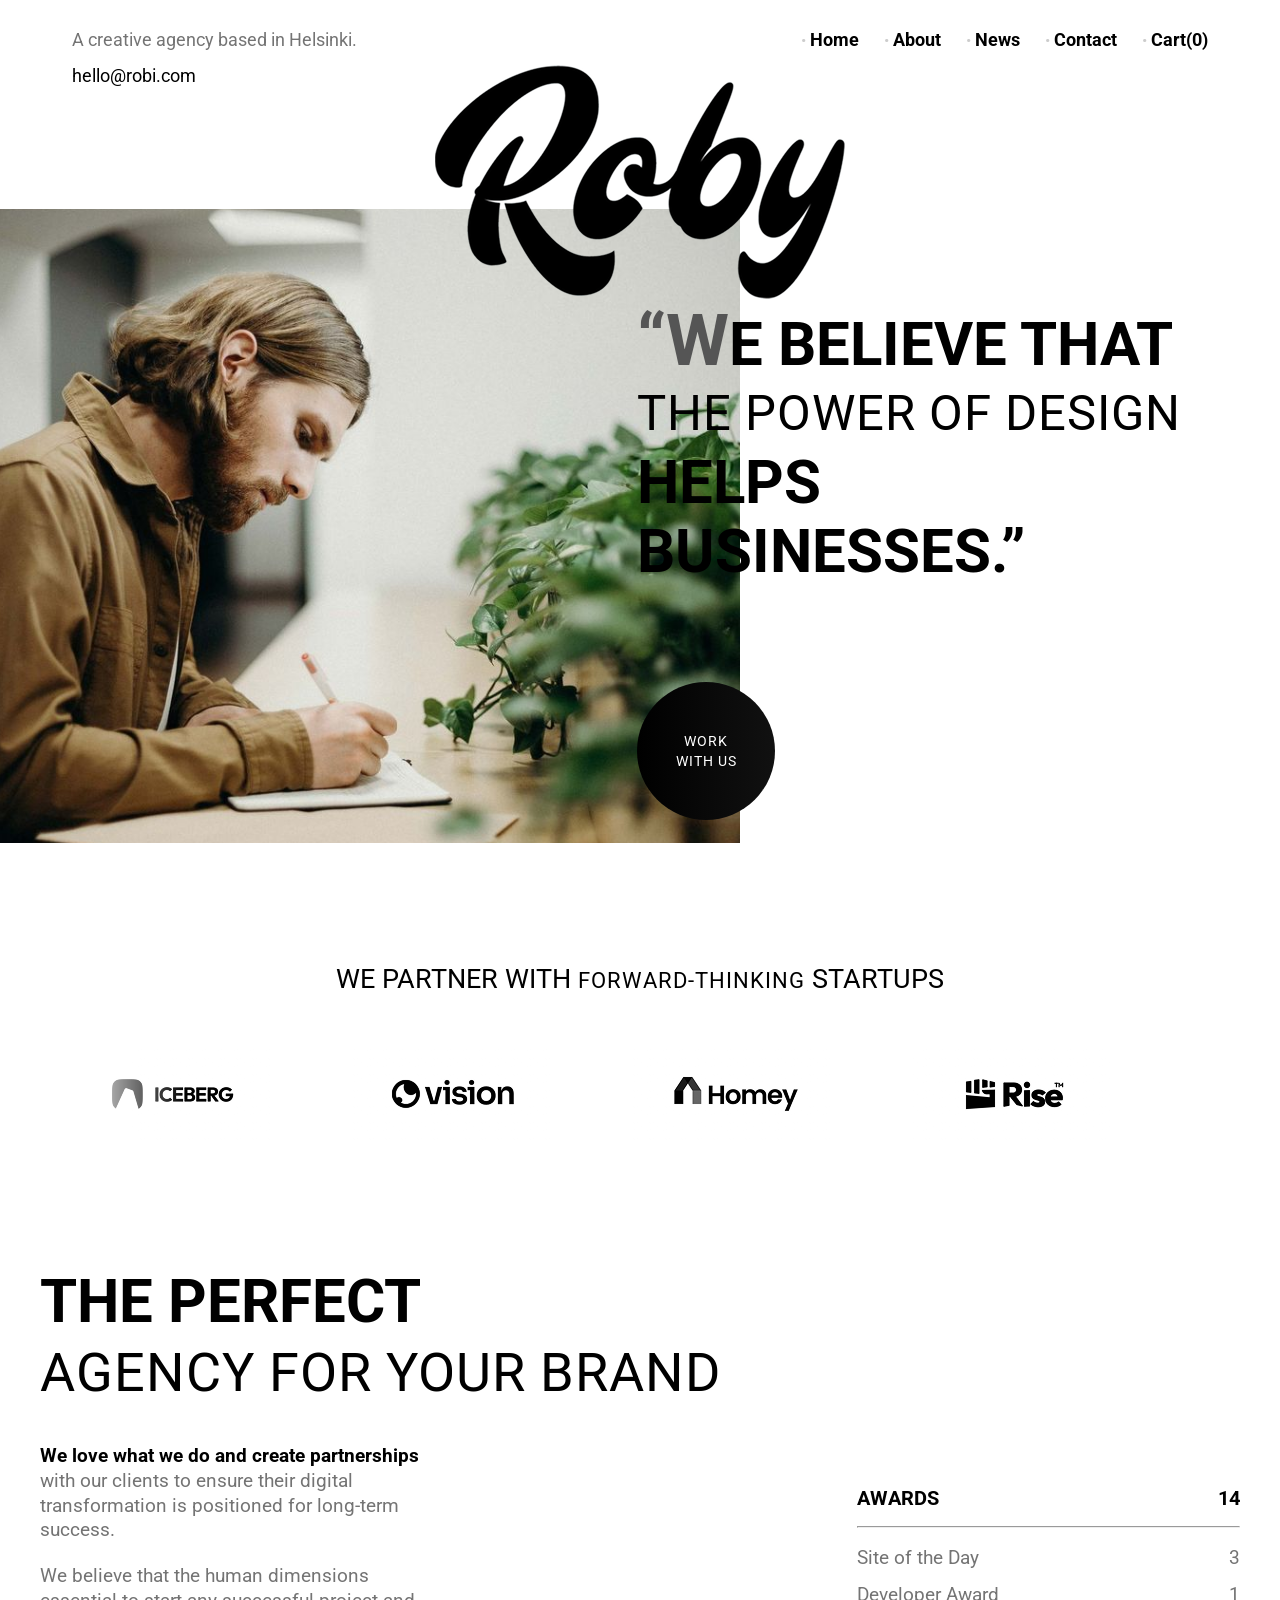
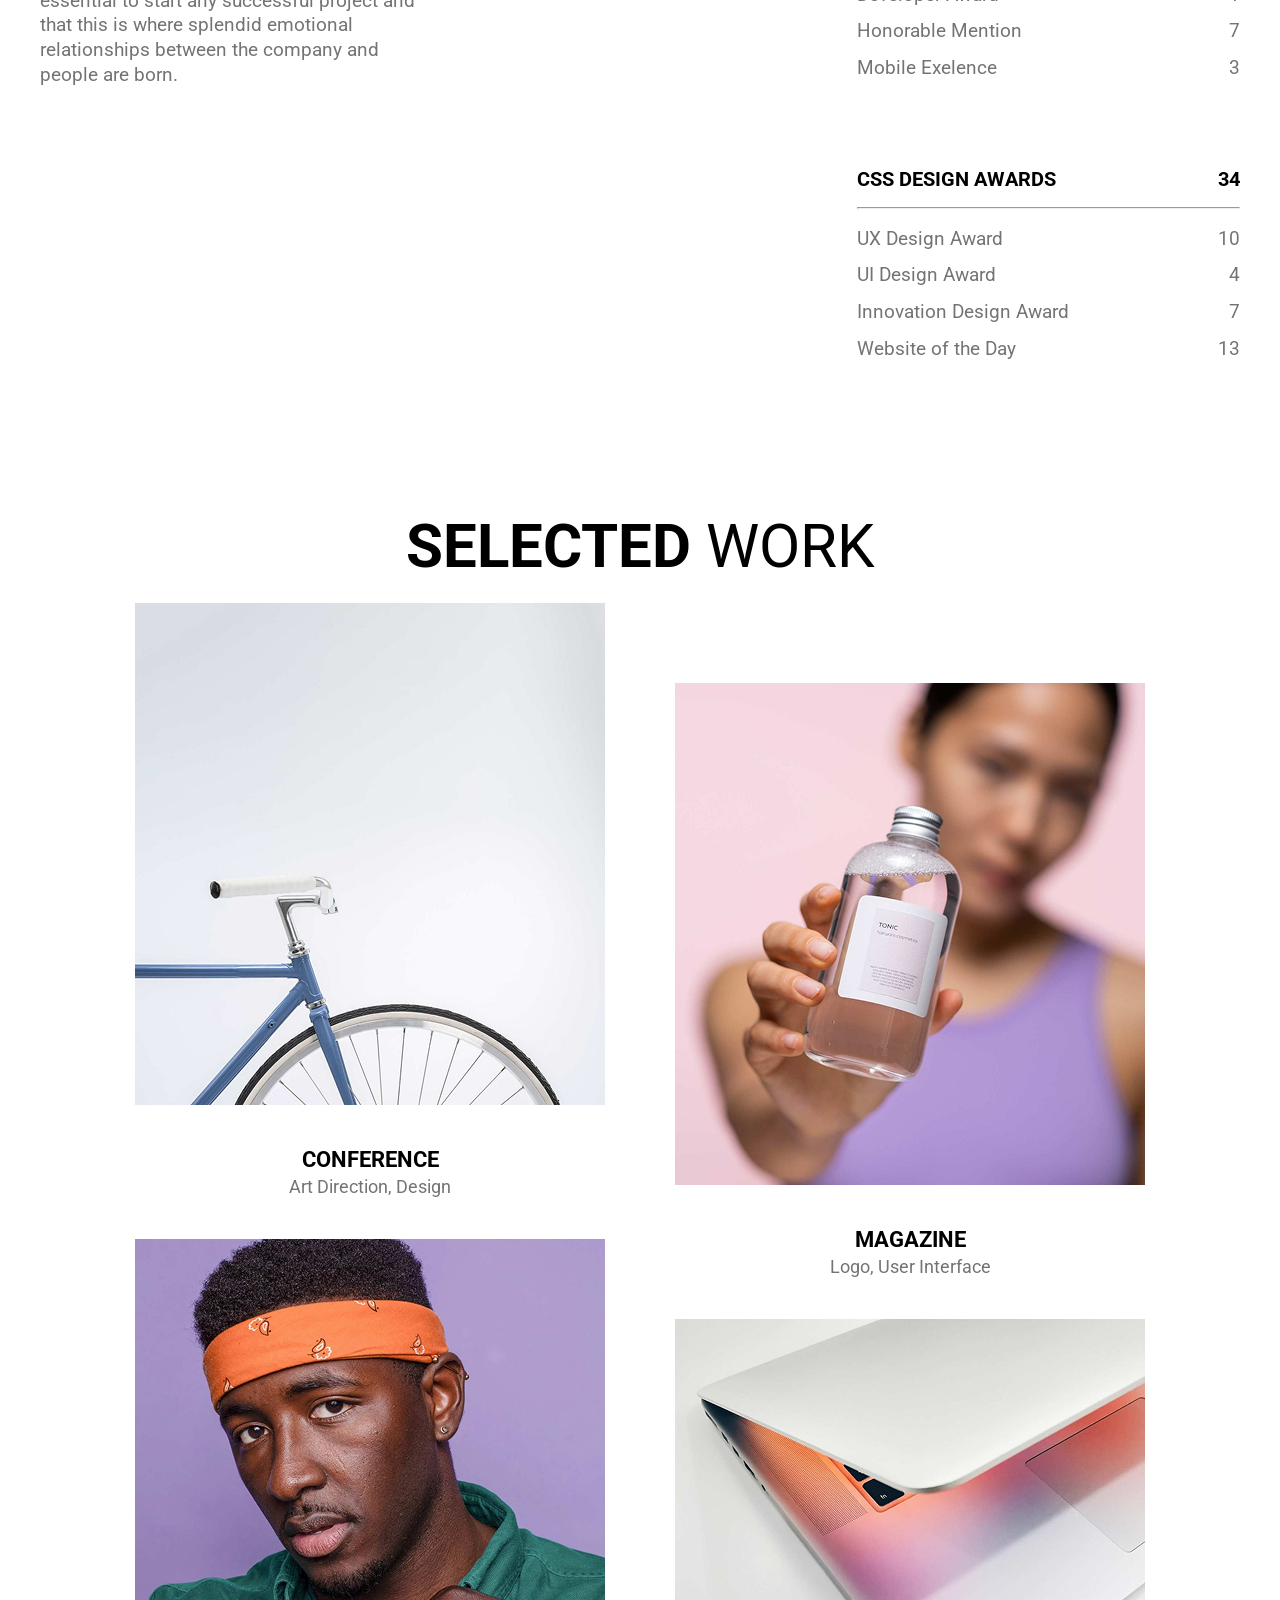
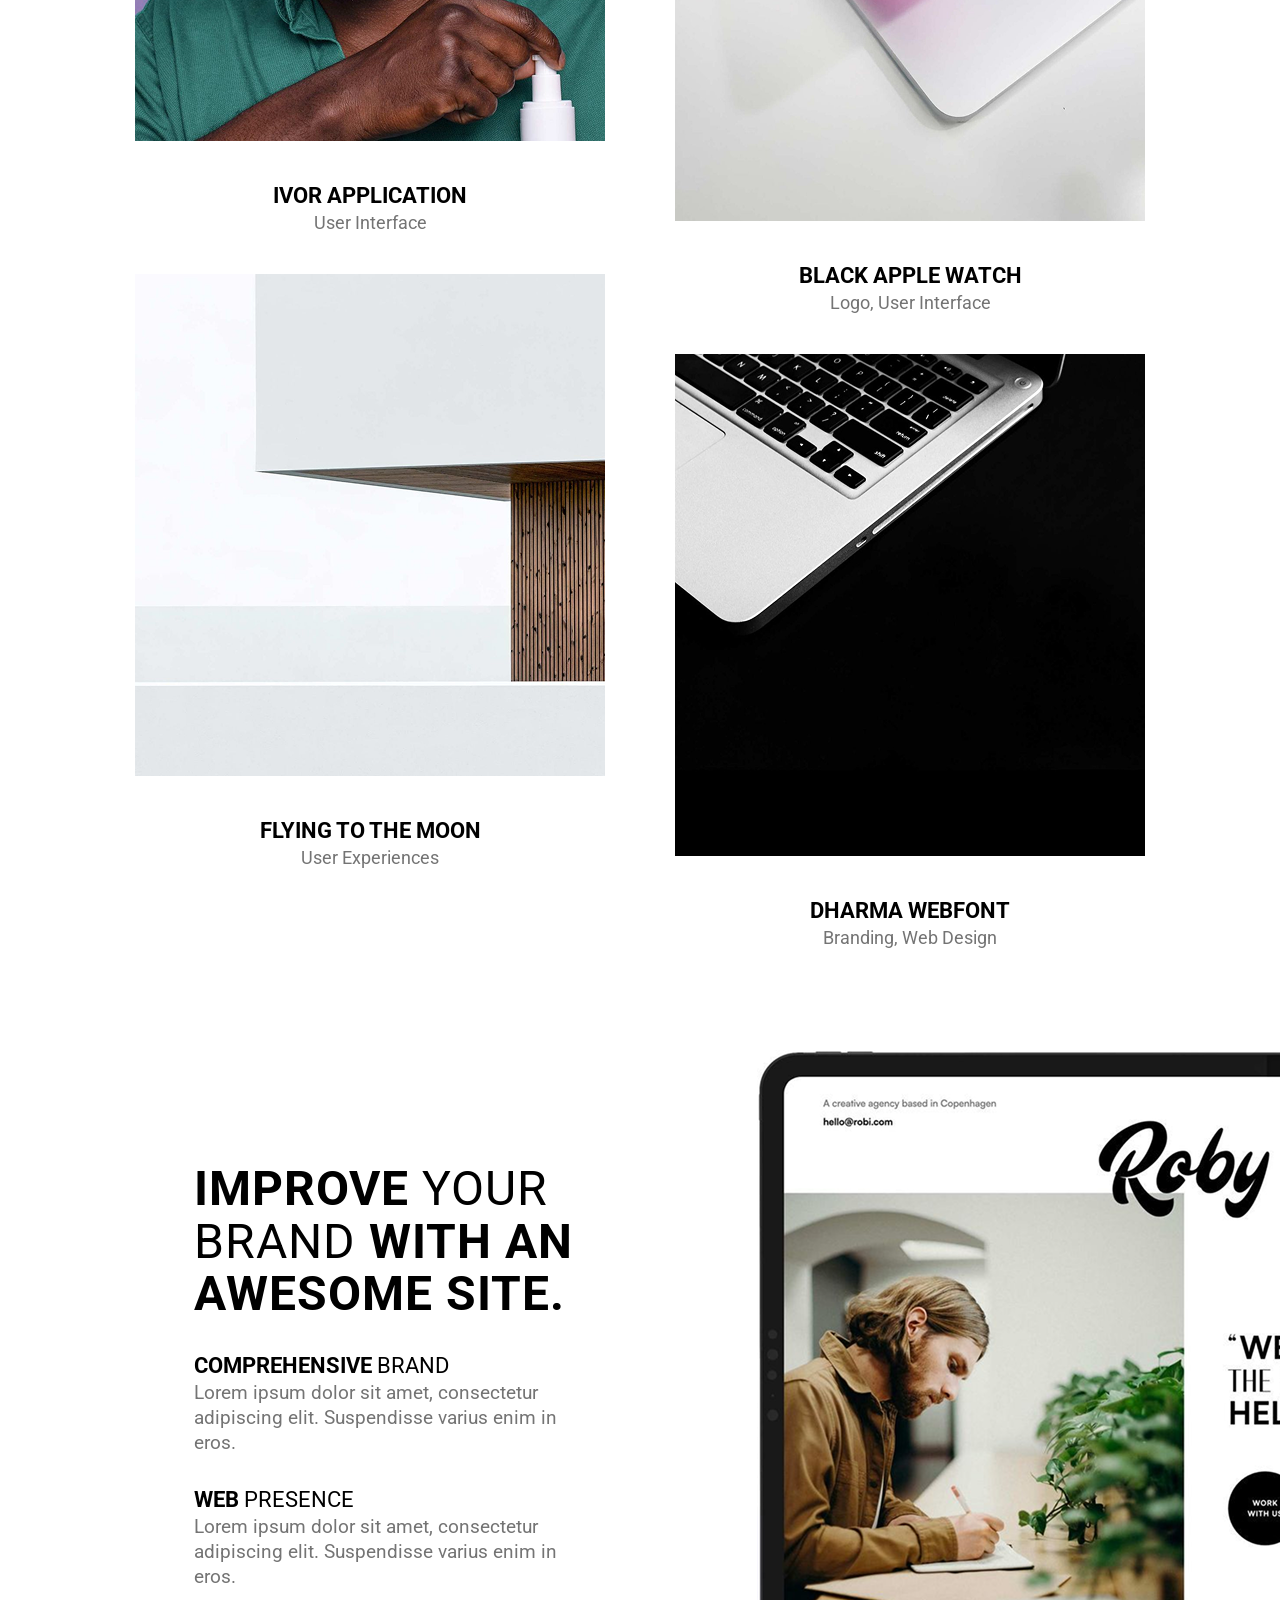
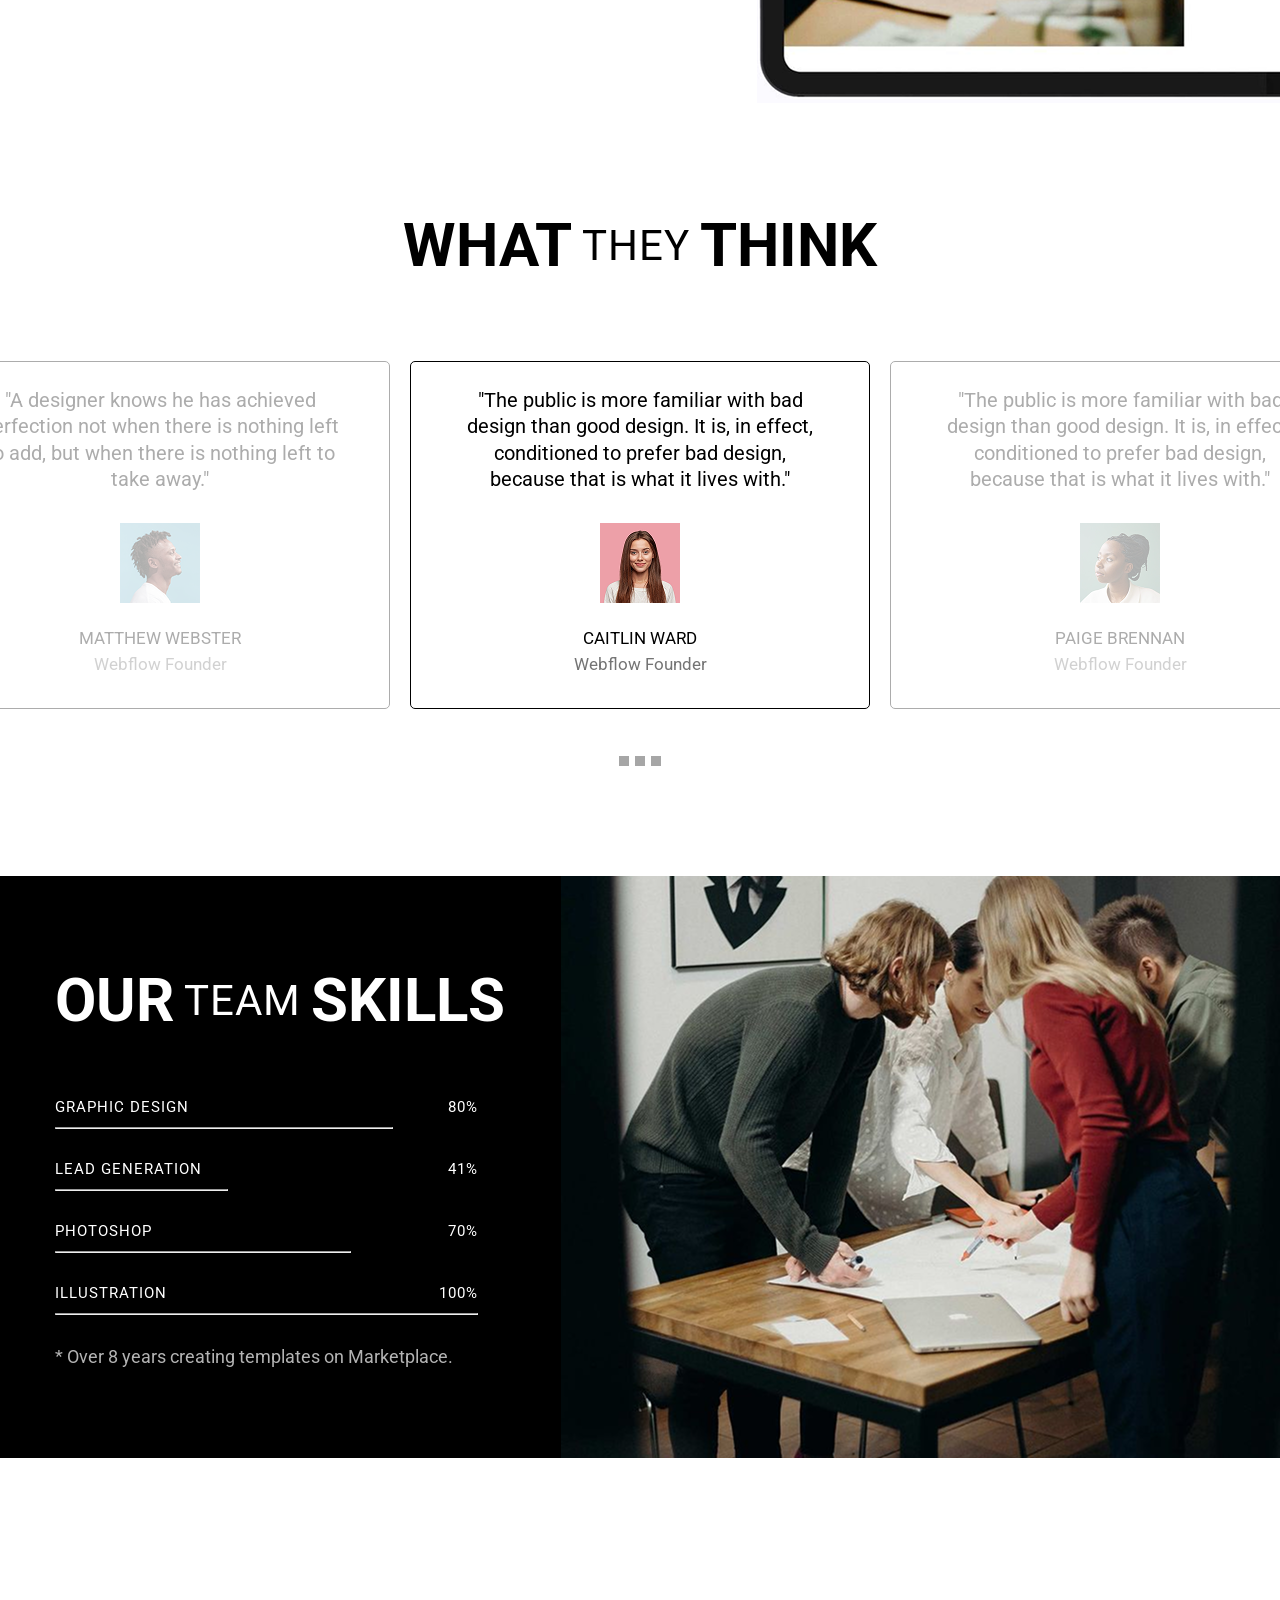
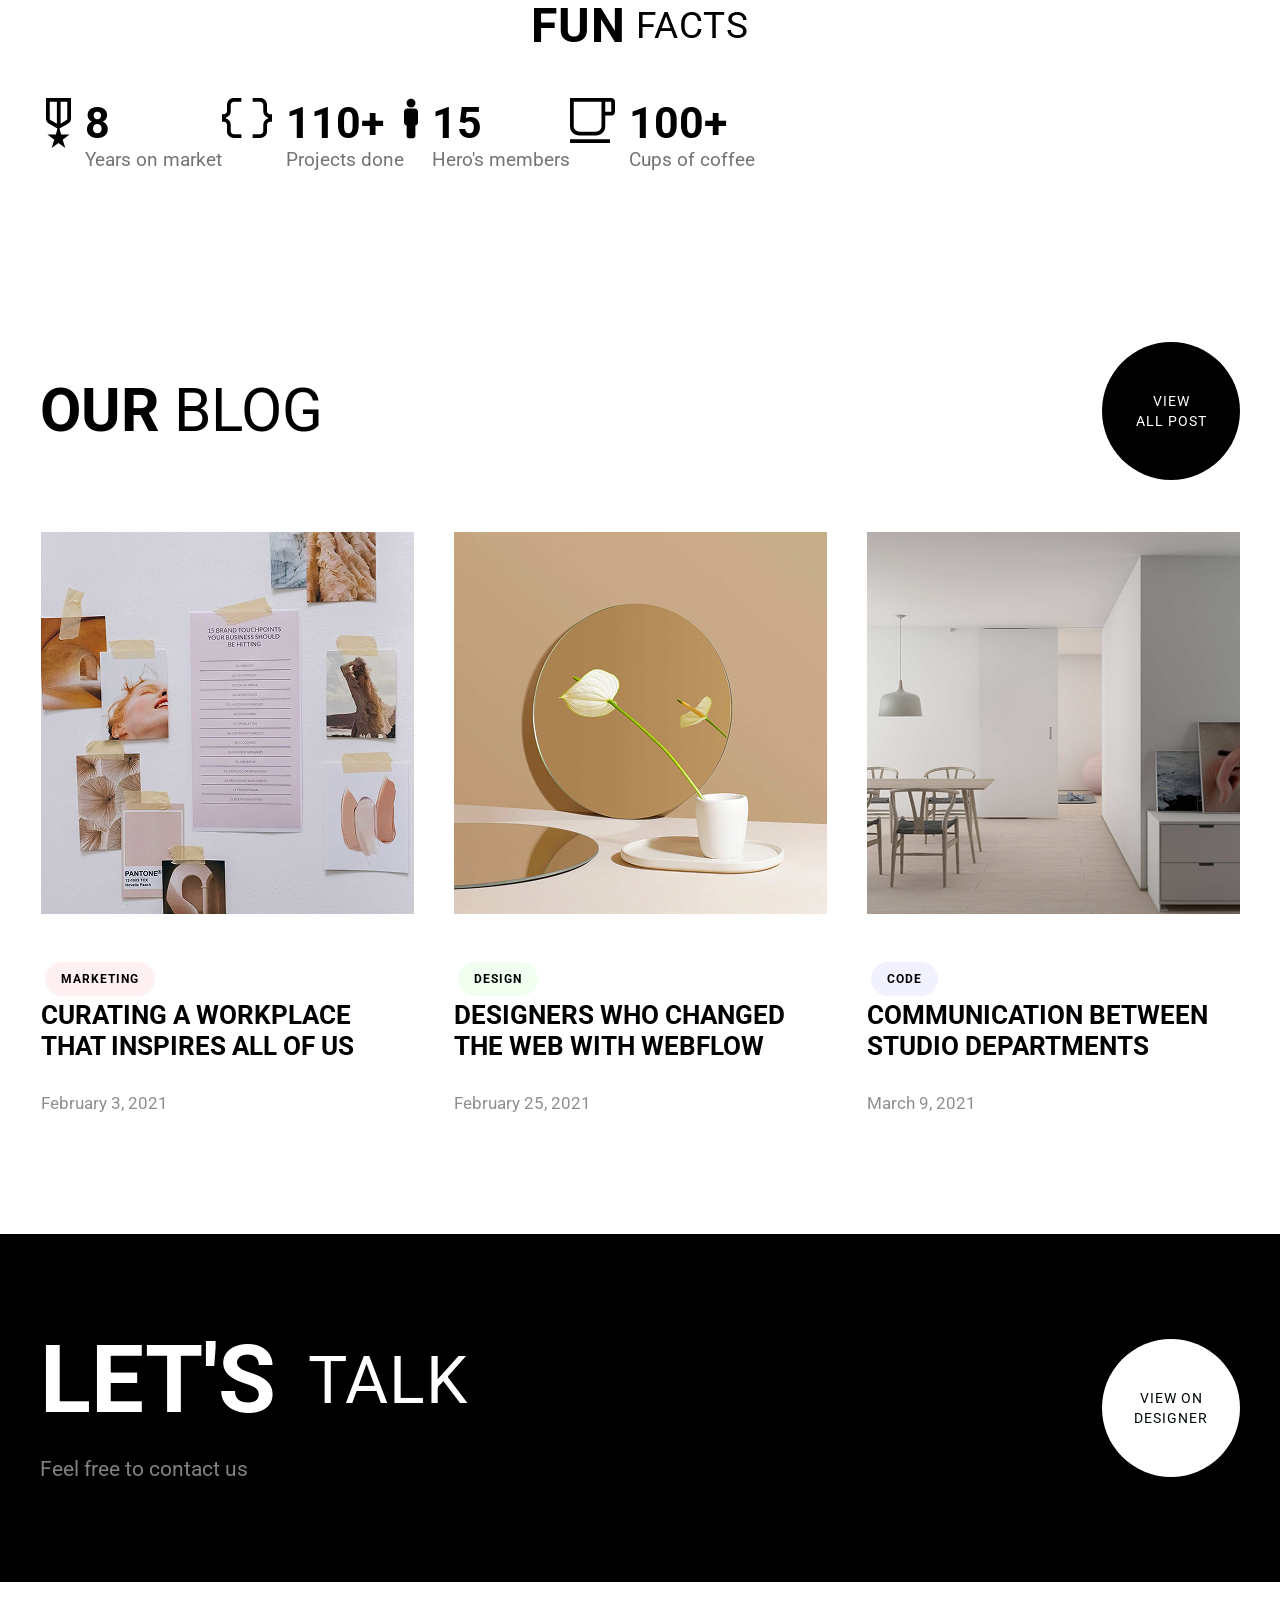
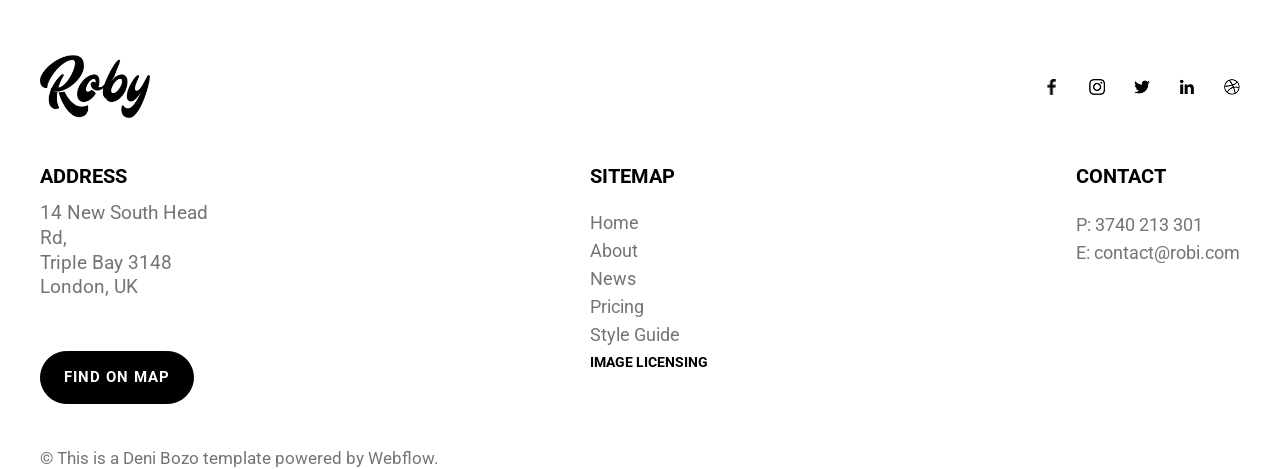
==== commit 5750ac45: "feat: small fixes" ====
--- a/index.html
+++ b/index.html
@@ -1,643 +1,658 @@
-<!doctype html>
-<html lang="en">
-
-<head>
-  <meta charset="UTF-8" />
-  <meta name="viewport" content="width=device-width, initial-scale=1.0" />
-  <title>Roby Agency</title>
-  <link rel="stylesheet" href="style.css" />
-</head>
-
-<body>
-  <div class="wrapper">
-    <header class="header container">
-      <div class="header__info">
-        <p class="header__text">A creative agency based in Helsinki.</p>
-        <a href="mailto:hello@robi.com" class="header__link">hello@robi.com</a>
-      </div>
-      <div class="header__logo">
-        <img src="assets/images/logos/roby-logo.png" alt="Roby Logo" />
-      </div>
-
-      <input type="checkbox" id="menu-toggle" hidden />
-
-      <label for="menu-toggle" class="header__menu-btn">
-        <img src="assets/images/graphics/burger.svg" alt="Menu" />
-      </label>
-
-      <ul class="nav-list">
-        <li><a href="index.html" class="nav-link">Home</a></li>
-        <li><a href="catalog.html" class="nav-link">Catalog</a></li>
-        <li><a href="#" class="nav-link">About</a></li>
-        <li><a href="#" class="nav-link">Contact</a></li>
-        <li>
-          <a href="#" class="nav-link"> Cart(<span>0</span>) </a>
-        </li>
-      </ul>
-    </header>
-
-    <main>
-      <section class="hero container">
-        <div class="hero__image">
-          <img src="assets/images/people/man.jpg" alt="Man writing in a notebook" />
-        </div>
-
-        <div class="hero__content">
-          <h1 class="hero__title big__text">
-            <span>“WE BELIEVE THAT</span>
-            <span class="hero__title--light">THE POWER OF DESIGN</span>
-            <span>HELPS</span>
-            <span>BUSINESSES.”</span>
-          </h1>
-          <div class="hero__cta">
-            <p class="circle">WORK</p>
-            <p class="circle">WITH US</p>
-          </div>
-        </div>
-      </section>
-
-      <section class="partners container">
-        <h2 class="partners__title">
-          WE PARTNER WITH
-          <span class="partners__title--small">FORWARD-THINKING</span>
-          STARTUPS
-        </h2>
-
-        <div class="partners__logos">
-          <div class="partners__track">
-            <!-- Первый набор -->
-            <img src="assets/images/logos/iceberglogo.png" alt="Iceberg" />
-            <img src="assets/images/logos/visionlogo.png" alt="Vision" />
-            <img src="assets/images/logos/homeylogo.png" alt="Homey" />
-            <img src="assets/images/logos/riselogo.png" alt="Rise" />
-            <img src="assets/images/logos/pinpointlogo.png" alt="PinPoint" />
-
-            <!-- Второй набор (копия для анимации) -->
-            <img src="assets/images/logos/iceberglogo.png" alt="Iceberg" class="is-duplicate" />
-            <img src="assets/images/logos/visionlogo.png" alt="Vision" class="is-duplicate" />
-            <img src="assets/images/logos/homeylogo.png" alt="Homey" class="is-duplicate" />
-            <img src="assets/images/logos/riselogo.png" alt="Rise" class="is-duplicate" />
-            <img src="assets/images/logos/pinpointlogo.png" alt="PinPoint" class="is-duplicate" />
-          </div>
-        </div>
-      </section>
-
-      <section class="about__container">
-        <div class="about__content">
-          <div class="about__holetitle">
-            <h2 class="about__title">THE PERFECT</h2>
-            <h3 class="about__subtitle">AGENCY FOR YOUR BRAND</h3>
-          </div>
-          <div class="about__description">
-            <p class="about__text">
-              We love what we do and create partnerships with our clients to
-              ensure their digital transformation is positioned for long-term
-              success.
-            </p>
-            <p class="about__text">
-              We believe that the human dimensions essential to start any
-              successful project and that this is where splendid emotional
-              relationships between the company and people are born.
-            </p>
-          </div>
-        </div>
-
-        <div class="about__awards">
-          <div class="awards__block">
-            <div class="awards-block__header">
-              <h4 class="awards-block__title">AWARDS</h4>
-              <h4 class="awards-block__title">14</h4>
-            </div>
-            <hr class="awards__line" />
-            <ul class="awards-list">
-              <li class="awards-item">
-                <span class="awards-item__name">Site of the Day</span>
-                <span class="awards-item__name">3</span>
-              </li>
-              <li class="awards-item">
-                <span class="awards-item__name">Developer Award</span>
-                <span class="awards-item__name">1</span>
-              </li>
-              <li class="awards-item">
-                <span class="awards-item__name">Honorable Mention</span>
-                <span class="awards-item__name">7</span>
-              </li>
-              <li class="awards-item">
-                <span class="awards-item__name">Mobile Exelence</span>
-                <span class="awards-item__name">3</span>
-              </li>
-            </ul>
-          </div>
-
-          <div class="awards__block">
-            <div class="awards-block__header">
-              <h4 class="awards-block__title">CSS DESIGN AWARDS</h4>
-              <h4 class="awards-block__title">34</h4>
-            </div>
-            <hr class="awards__line" />
-            <ul class="awards-list">
-              <li class="awards-item">
-                <span class="awards-item__name">UX Design Award</span>
-                <span class="awards-item__name">10</span>
-              </li>
-              <li class="awards-item">
-                <span class="awards-item__name">UI Design Award</span>
-                <span class="awards-item__name">4</span>
-              </li>
-              <li class="awards-item">
-                <span class="awards-item__name">Innovation Design Award</span>
-                <span class="awards-item__name">7</span>
-              </li>
-              <li class="awards-item">
-                <span class="awards-item__name">Website of the Day</span>
-                <span class="awards-item__name">13</span>
-              </li>
-            </ul>
-          </div>
-        </div>
-      </section>
-
-      <section class="works">
-        <div class="works-title">
-          <h2 class="works__title--bold">
-            SELECTED <span class="works__title--light">WORK</span>
-          </h2>
-        </div>
-        <div class="works__container">
-          <div class="works__column-left">
-            <div class="works__item">
-              <div class="works__image">
-                <img src="pictures/bicycle.png" alt="Conference" />
-              </div>
-              <div class="works__caption">
-                <p class="works__name">CONFERENCE</p>
-                <p class="works__category">Art Direction, Design</p>
-              </div>
-            </div>
-
-            <div class="works__item">
-              <div class="works__image">
-                <img src="pictures/black_man.png" alt="Ivor Application" />
-              </div>
-              <div class="works__caption">
-                <p class="works__name">IVOR APPLICATION</p>
-                <p class="works__category">User Interface</p>
-              </div>
-            </div>
-
-            <div class="works__item">
-              <div class="works__image">
-                <img src="pictures/home.png" alt="Flying to the moon" />
-              </div>
-              <div class="works__caption">
-                <p class="works__name">FLYING TO THE MOON</p>
-                <p class="works__category">User Experiences</p>
-              </div>
-            </div>
-          </div>
-
-          <div class="works__column-right">
-            <div class="works__item">
-              <div class="works__image">
-                <img src="pictures/perfumer.png" alt="Woman" />
-              </div>
-              <div class="works__caption">
-                <p class="works__name">MAGAZINE</p>
-                <p class="works__category">Logo, User Interface</p>
-              </div>
-            </div>
-
-            <div class="works__item">
-              <div class="works__image">
-                <img src="pictures/laptop.png" alt="laptop" />
-              </div>
-              <div class="works__caption">
-                <p class="works__name">Black Apple Watch</p>
-                <p class="works__category">Logo, User Interface</p>
-              </div>
-            </div>
-
-            <div class="works__item">
-              <div class="works__image">
-                <img src="pictures/keyboard.png" alt="keyboard" />
-              </div>
-              <div class="works__caption">
-                <p class="works__name">Dharma Webfont</p>
-                <p class="works__category">Branding, Web Design</p>
-              </div>
-            </div>
-          </div>
-        </div>
-      </section>
-
-      <section class="improve">
-        <div class="improve__content">
-          <h2 class="improve__title">
-            IMPROVE <span class="improve__title--light">YOUR BRAND</span>
-            WITH AN AWESOME SITE.
-          </h2>
-
-          <div class="improve__item">
-            <h3 class="improve__item-title">
-              COMPREHENSIVE
-              <span class="improve__item-title--light">BRAND</span>
-            </h3>
-            <p class="improve__item-text">
-              Lorem ipsum dolor sit amet, consectetur adipiscing elit.
-              Suspendisse varius enim in eros.
-            </p>
-          </div>
-
-          <div class="improve__item">
-            <h3 class="improve__item-title">
-              WEB <span class="improve__item-title--light">PRESENCE</span>
-            </h3>
-            <p class="improve__item-text">
-              Lorem ipsum dolor sit amet, consectetur adipiscing elit.
-              Suspendisse varius enim in eros.
-            </p>
-          </div>
-        </div>
-
-        <div class="improve__image">
-          <img src="pictures/tablet.png" alt="Tablet showing website" />
-        </div>
-
-        <div class="improve__image-tablet">
-          <img src="assets/images/people/tablet.svg" alt="Tablet showing website" />
-        </div>
-      </section>
-
-      <section class="opinion">
-        <div class="opinion__container">
-          <div class="opinion__title-container">
-            <h2 class="opinion__title-text">WHAT</h2>
-            <span class="opinion__title-text-light">THEY</span>
-            <h2 class="opinion__title-text">THINK</h2>
-          </div>
-          <div class="opinion__cards">
-            <div class="opinion__item" id="card-1">
-              <p class="opinion__item-phrase">
-                "A designer knows he has achieved perfection not when there is
-                nothing left to add, but when there is nothing left to take
-                away."
-              </p>
-              <div class="opinion__person">
-                <div class="opinion__image">
-                  <img src="pictures/slider_person_3.png" alt="Smiling black man" />
-                </div>
-                <div class="opinion__person-description">
-                  <p class="opinion__person-name">MATTHEW WEBSTER</p>
-                  <p class="opinion__person-status">Webflow Founder</p>
-                </div>
-              </div>
-            </div>
-
-            <div class="opinion__item item-central" id="card-2">
-              <p class="opinion__item-phrase">
-                "The public is more familiar with bad design than good design.
-                It is, in effect, conditioned to prefer bad design, because
-                that is what it lives with."
-              </p>
-              <div class="opinion__person">
-                <div class="opinion__image">
-                  <img src="pictures/slider_person_2.png" alt="Smiling black man" />
-                </div>
-                <div class="opinion__person-description">
-                  <p class="opinion__person-name">CAITLIN WARD</p>
-                  <p class="opinion__person-status">Webflow Founder</p>
-                </div>
-              </div>
-            </div>
-
-            <div class="opinion__item" id="card-3">
-              <p class="opinion__item-phrase">
-                "The public is more familiar with bad design than good design.
-                It is, in effect, conditioned to prefer bad design, because
-                that is what it lives with."
-              </p>
-              <div class="opinion__person">
-                <div class="opinion__image">
-                  <img src="pictures/slider_person_1.png" alt="Smiling black man" />
-                </div>
-                <div class="opinion__person-description">
-                  <p class="opinion__person-name">PAIGE BRENNAN</p>
-                  <p class="opinion__person-status">Webflow Founder</p>
-                </div>
-              </div>
-            </div>
-          </div>
-        </div>
-
-        <div class="opinion__slider">
-          <a href="#card-1" class="opinion__dot"></a>
-          <a href="#card-2" class="opinion__dot"></a>
-          <a href="#card-3" class="opinion__dot"></a>
-        </div>
-      </section>
-
-      <section class="team">
-        <div class="team__side">
-          <div class="team__container">
-            <div class="team__header">
-              <h2 class="team__header-text">OUR</h2>
-              <span class="team__header-text-light">TEAM</span>
-              <h2 class="team__header-text">SKILLS</h2>
-            </div>
-            <div class="team__statistics">
-              <div class="team__item">
-                <div class="team__item-text">
-                  <span class="team__item-text-container">GRAPHIC DESIGN</span>
-                  <span class="team__item-text-container">80%</span>
-                </div>
-                <hr class="team__line-1" />
-              </div>
-
-              <div class="team__item">
-                <div class="team__item-text">
-                  <span class="team__item-text-container">LEAD GENERATION</span>
-                  <span class="team__item-text-container">41%</span>
-                </div>
-                <hr class="team__line-2" />
-              </div>
-
-              <div class="team__item">
-                <div class="team__item-text">
-                  <span class="team__item-text-container">PHOTOSHOP</span>
-                  <span class="team__item-text-container">70%</span>
-                </div>
-                <hr class="team__line-3" />
-              </div>
-
-              <div class="team__item">
-                <div class="team__item-text">
-                  <span class="team__item-text-container">ILLUSTRATION</span>
-                  <span class="team__item-text-container">100%</span>
-                </div>
-                <hr class="team__line-4" />
-              </div>
-              <span class="team__caption">* Over 8 years creating templates on Marketplace.</span>
-            </div>
-          </div>
-        </div>
-
-        <div class="team__image">
-          <img src="pictures/team.png" alt="Tablet showing website" />
-        </div>
-      </section>
-
-      <section class="facts">
-        <div class="facts__header-text">
-          <span class="facts__text-bold">FUN</span>
-          <span class="facts__text-light">FACTS</span>
-        </div>
-
-        <div class="facts__achievements">
-          <div class="facts__track">
-            <div class="facts__item">
-              <div class="facts__image">
-                <img src="assets/images/graphics/medal.svg" alt="Medal" />
-              </div>
-              <div class="facts__item-container">
-                <span class="facts__item-big-text">8</span>
-                <span class="facts__item-description">Years on market</span>
-              </div>
-            </div>
-
-            <div class="facts__item">
-              <div class="facts__image">
-                <img src="assets/images/graphics/bracket.svg" alt="Medal" />
-              </div>
-              <div class="facts__item-container">
-                <span class="facts__item-big-text">110+</span>
-                <span class="facts__item-description">Projects done</span>
-              </div>
-            </div>
-
-            <div class="facts__item">
-              <div class="facts__image">
-                <img src="assets/images/graphics/human.svg" alt="human" />
-              </div>
-              <div class="facts__item-container">
-                <span class="facts__item-big-text">15</span>
-                <span class="facts__item-description">Hero's members</span>
-              </div>
-            </div>
-
-            <div class="facts__item">
-              <div class="facts__image">
-                <img src="assets/images/graphics/cup.svg" alt="Medal" />
-              </div>
-              <div class="facts__item-container">
-                <span class="facts__item-big-text">100+</span>
-                <span class="facts__item-description">Cups of coffee</span>
-              </div>
-            </div>
-
-            <div class="facts__item is-duplicate">
-              <div class="facts__image">
-                <img src="assets/images/graphics/medal.svg" alt="Medal" />
-              </div>
-              <div class="facts__item-container">
-                <span class="facts__item-big-text">8</span>
-                <span class="facts__item-description">Years on market</span>
-              </div>
-            </div>
-
-            <div class="facts__item is-duplicate">
-              <div class="facts__image">
-                <img src="assets/images/graphics/bracket.svg" alt="Medal" />
-              </div>
-              <div class="facts__item-container">
-                <span class="facts__item-big-text">110+</span>
-                <span class="facts__item-description">Projects done</span>
-              </div>
-            </div>
-
-            <div class="facts__item is-duplicate">
-              <div class="facts__image">
-                <img src="assets/images/graphics/human.svg" alt="human" />
-              </div>
-              <div class="facts__item-container">
-                <span class="facts__item-big-text">15</span>
-                <span class="facts__item-description">Hero's members</span>
-              </div>
-            </div>
-
-            <div class="facts__item is-duplicate">
-              <div class="facts__image">
-                <img src="assets/images/graphics/cup.svg" alt="Medal" />
-              </div>
-              <div class="facts__item-container">
-                <span class="facts__item-big-text">100+</span>
-                <span class="facts__item-description">Cups of coffee</span>
-              </div>
-            </div>
-          </div>
-        </div>
-      </section>
-
-      <section class="blog">
-        <div class="blog__header">
-          <h2 class="blog__header-text">
-            OUR <span class="blog__header-text-light">BLOG</span>
-          </h2>
-          <div class="blog__header-circle">
-            <p class="block__header-circle-text">VIEW</p>
-            <p class="block__header-circle-text">ALL POST</p>
-          </div>
-        </div>
-
-        <div class="blog__cards">
-          <div class="blog__item">
-            <div class="blog__image">
-              <img src="pictures/blog_photo_1.png" alt="wall with photos" />
-            </div>
-            <div class="blog__card-container">
-              <div class="blog__card-lable">
-                <span class="blog__card-lable-text">MARKETING</span>
-              </div>
-              <div class="blog__card-description">
-                <p class="blog__card-description-line">
-                  Curating a workplace
-                </p>
-                <p class="blog__card-description-line">
-                  that inspires all of us
-                </p>
-              </div>
-              <p class="blog__card-date">February 3, 2021</p>
-            </div>
-          </div>
-
-          <div class="blog__item">
-            <div class="blog__image">
-              <img src="pictures/blog_photo_2.png" alt="wall with photos" />
-            </div>
-            <div class="blog__card-container">
-              <div class="blog__card-lable">
-                <span class="blog__card-lable-text">DESIGN</span>
-              </div>
-              <div class="blog__card-description">
-                <p class="blog__card-description-line">
-                  Designers who changed
-                </p>
-                <p class="blog__card-description-line">
-                  the web with Webflow
-                </p>
-              </div>
-              <p class="blog__card-date">February 25, 2021</p>
-            </div>
-          </div>
-
-          <div class="blog__item">
-            <div class="blog__image">
-              <img src="pictures/blog_photo_3.png" alt="wall with photos" />
-            </div>
-            <div class="blog__card-container">
-              <div class="blog__card-lable">
-                <span class="blog__card-lable-text">CODE</span>
-              </div>
-              <div class="blog__card-description">
-                <p class="blog__card-description-line">
-                  Communication between
-                </p>
-                <p class="blog__card-description-line">studio departments</p>
-              </div>
-              <p class="blog__card-date">March 9, 2021</p>
-            </div>
-          </div>
-        </div>
-      </section>
-
-      <section class="talk">
-        <div class="talk__central-contaier">
-          <div class="talk__text-container">
-            <div class="talk__main-text">
-              <span class="talk__text-bold">LET'S</span>
-              <span class="talk__text-light">TALK</span>
-            </div>
-            <p class="talk__contact-text">Feel free to contact us</p>
-          </div>
-
-          <div class="talk__circle">
-            <p class="talk__circle-text">VIEW ON</p>
-            <p class="talk__circle-text">DESIGNER</p>
-          </div>
-        </div>
-      </section>
-
-      <section class="contact" id="contact">
-        <div class="contact__socials">
-          <div class="contact__image">
-            <img src="pictures/roby-logo.png" alt="Roby Logo" />
-          </div>
-          <div class="contact__apps">
-            <img src="pictures/facebook.png" alt="facebook" class="contact__app-icon" />
-            <img src="pictures/inst.png" alt="inst" class="contact__app-icon" />
-            <img src="pictures/twitter.png" alt="twitter" class="contact__app-icon" />
-            <img src="pictures/linkedin.png" alt="linkedin" class="contact__app-icon" />
-            <img src="pictures/ball.png" alt="ball" class="contact__app-icon" />
-          </div>
-        </div>
-
-        <div class="contact__container">
-          <div class="contact__address">
-            <div class="contact__address-container">
-              <p class="contact__address-bold">Address</p>
-              <div class="contact__address-location">
-                <p class="contact__address-light">14 New South Head Rd,</p>
-                <p class="contact__address-light">Triple Bay 3148</p>
-                <p class="contact__address-light">London, UK</p>
-              </div>
-            </div>
-
-            <div class="contact__address-button">
-              <span class="contact__address-button-text">FIND ON MAP</span>
-            </div>
-          </div>
-
-          <div class="contact__menu">
-            <p class="contact__menu-map">SITEMAP</p>
-
-            <ul class="contact__navigation-list">
-              <li class="contact__navigation-item">
-                <a href="#" class="contact__navigation-item-text">Home</a>
-              </li>
-              <li class="contact__navigation-item">
-                <a href="#" class="contact__navigation-item-text">About</a>
-              </li>
-              <li class="contact__navigation-item">
-                <a href="#" class="contact__navigation-item-text">News</a>
-              </li>
-              <li class="contact__navigation-item">
-                <a href="#" class="contact__navigation-item-text">Pricing</a>
-              </li>
-              <li class="contact__navigation-item">
-                <a href="#" class="contact__navigation-item-text">Style Guide</a>
-              </li>
-              <li class="contact__navigation-item">
-                <a href="#" class="contact__navigation-item-text">Image Licensing</a>
-              </li>
-            </ul>
-          </div>
-
-          <div class="contact__info">
-            <p class="contact__info-text">Contact</p>
-            <div class="contact__info-container">
-              <span class="contact__info-data">P: 3740 213 301</span>
-              <span class="contact__info-data">E: contact@robi.com</span>
-            </div>
-          </div>
-        </div>
-
-        <footer class="contact__rights">
-          <p class="contact__dev-info">
-            &copy; This is a Deni Bozo template powered by Webflow.
-          </p>
-        </footer>
-      </section>
-    </main>
-  </div>
-</body>
-
+<!doctype html>
+<html lang="en">
+  <head>
+    <meta charset="UTF-8" />
+    <meta name="viewport" content="width=device-width, initial-scale=1.0" />
+    <title>Roby Agency</title>
+    <link rel="stylesheet" href="style.css" />
+  </head>
+  <body>
+    <div class="wrapper">
+      <header class="header container">
+        <div class="header__info">
+          <p class="header__text">A creative agency based in Helsinki.</p>
+          <a href="mailto:hello@robi.com" class="header__link"
+            >hello@robi.com</a
+          >
+        </div>
+        <div class="header__logo">
+          <img src="pictures/roby-logo.png" alt="Roby Logo" />
+        </div>
+
+        <button class="header__menu-btn">
+          <img src="pictures/burger.svg" alt="Menu" />
+        </button>
+
+        <ul class="nav-list">
+          <li><a href="#" class="nav-link">Home</a></li>
+          <li><a href="#" class="nav-link">About</a></li>
+          <li><a href="#" class="nav-link">News</a></li>
+          <li><a href="#" class="nav-link">Contact</a></li>
+          <li>
+            <a href="#" class="nav-link"> Cart(<span>0</span>) </a>
+          </li>
+        </ul>
+      </header>
+
+      <main>
+        <section class="hero container">
+          <div class="hero__image">
+            <img src="pictures/man.jpg" alt="Man writing in a notebook" />
+          </div>
+
+          <div class="hero__content">
+            <h1 class="hero__title big__text">
+              <span>“WE BELIEVE THAT</span>
+              <span class="hero__title--light">THE POWER OF DESIGN</span>
+              <span>HELPS</span>
+              <span>BUSINESSES.”</span>
+            </h1>
+            <div class="hero__cta">
+              <p class="circle">WORK</p>
+              <p class="circle">WITH US</p>
+            </div>
+          </div>
+        </section>
+
+        <section class="partners container">
+          <h2 class="partners__title">
+            WE PARTNER WITH
+            <span class="partners__title--small">FORWARD-THINKING</span>
+            STARTUPS
+          </h2>
+
+          <div class="partners__logos">
+            <div class="partners__track">
+              <!-- Первый набор -->
+              <img src="pictures/iceberglogo.png" alt="Iceberg" />
+              <img src="pictures/visionlogo.png" alt="Vision" />
+              <img src="pictures/homeylogo.png" alt="Homey" />
+              <img src="pictures/riselogo.png" alt="Rise" />
+              <img src="pictures/pinpointlogo.png" alt="PinPoint" />
+
+              <!-- Второй набор (копия для анимации) -->
+              <img
+                src="pictures/iceberglogo.png"
+                alt="Iceberg"
+                class="is-duplicate"
+              />
+              <img
+                src="pictures/visionlogo.png"
+                alt="Vision"
+                class="is-duplicate"
+              />
+              <img
+                src="pictures/homeylogo.png"
+                alt="Homey"
+                class="is-duplicate"
+              />
+              <img
+                src="pictures/riselogo.png"
+                alt="Rise"
+                class="is-duplicate"
+              />
+              <img
+                src="pictures/pinpointlogo.png"
+                alt="PinPoint"
+                class="is-duplicate"
+              />
+            </div>
+          </div>
+        </section>
+
+        <section class="about__container">
+          <div class="about__content">
+            <div class="about__holetitle">
+              <h2 class="about__title">THE PERFECT</h2>
+              <h3 class="about__subtitle">AGENCY FOR YOUR BRAND</h3>
+            </div>
+            <div class="about__description">
+              <p class="about__text">
+                We love what we do and create partnerships with our clients to
+                ensure their digital transformation is positioned for long-term
+                success.
+              </p>
+              <p class="about__text">
+                We believe that the human dimensions essential to start any
+                successful project and that this is where splendid emotional
+                relationships between the company and people are born.
+              </p>
+            </div>
+          </div>
+
+          <div class="about__awards">
+            <div class="awards__block">
+              <div class="awards-block__header">
+                <h4 class="awards-block__title">AWARDS</h4>
+                <h4 class="awards-block__title">14</h4>
+              </div>
+              <hr class="awards__line" />
+              <ul class="awards-list">
+                <li class="awards-item">
+                  <span class="awards-item__name">Site of the Day</span>
+                  <span class="awards-item__name">3</span>
+                </li>
+                <li class="awards-item">
+                  <span class="awards-item__name">Developer Award</span>
+                  <span class="awards-item__name">1</span>
+                </li>
+                <li class="awards-item">
+                  <span class="awards-item__name">Honorable Mention</span>
+                  <span class="awards-item__name">7</span>
+                </li>
+                <li class="awards-item">
+                  <span class="awards-item__name">Mobile Exelence</span>
+                  <span class="awards-item__name">3</span>
+                </li>
+              </ul>
+            </div>
+
+            <div class="awards__block">
+              <div class="awards-block__header">
+                <h4 class="awards-block__title">CSS DESIGN AWARDS</h4>
+                <h4 class="awards-block__title">34</h4>
+              </div>
+              <hr class="awards__line" />
+              <ul class="awards-list">
+                <li class="awards-item">
+                  <span class="awards-item__name">UX Design Award</span>
+                  <span class="awards-item__name">10</span>
+                </li>
+                <li class="awards-item">
+                  <span class="awards-item__name">UI Design Award</span>
+                  <span class="awards-item__name">4</span>
+                </li>
+                <li class="awards-item">
+                  <span class="awards-item__name">Innovation Design Award</span>
+                  <span class="awards-item__name">7</span>
+                </li>
+                <li class="awards-item">
+                  <span class="awards-item__name">Website of the Day</span>
+                  <span class="awards-item__name">13</span>
+                </li>
+              </ul>
+            </div>
+          </div>
+        </section>
+
+        <section class="works">
+          <div class="works-title">
+            <h2 class="works__title--bold">
+              SELECTED <span class="works__title--light">WORK</span>
+            </h2>
+          </div>
+          <div class="works__container">
+            <div class="works__column-left">
+              <div class="works__item">
+                <div class="works__image">
+                  <img src="pictures/bicycle.png" alt="Conference" />
+                </div>
+                <div class="works__caption">
+                  <p class="works__name">CONFERENCE</p>
+                  <p class="works__category">Art Direction, Design</p>
+                </div>
+              </div>
+
+              <div class="works__item">
+                <div class="works__image">
+                  <img src="pictures/black_man.png" alt="Ivor Application" />
+                </div>
+                <div class="works__caption">
+                  <p class="works__name">IVOR APPLICATION</p>
+                  <p class="works__category">User Interface</p>
+                </div>
+              </div>
+
+              <div class="works__item">
+                <div class="works__image">
+                  <img src="pictures/home.png" alt="Flying to the moon" />
+                </div>
+                <div class="works__caption">
+                  <p class="works__name">FLYING TO THE MOON</p>
+                  <p class="works__category">User Experiences</p>
+                </div>
+              </div>
+            </div>
+
+            <div class="works__column-right">
+              <div class="works__item">
+                <div class="works__image">
+                  <img src="pictures/perfumer.png" alt="Woman" />
+                </div>
+                <div class="works__caption">
+                  <p class="works__name">MAGAZINE</p>
+                  <p class="works__category">Logo, User Interface</p>
+                </div>
+              </div>
+
+              <div class="works__item">
+                <div class="works__image">
+                  <img src="pictures/laptop.png" alt="laptop" />
+                </div>
+                <div class="works__caption">
+                  <p class="works__name">Black Apple Watch</p>
+                  <p class="works__category">Logo, User Interface</p>
+                </div>
+              </div>
+
+              <div class="works__item">
+                <div class="works__image">
+                  <img src="pictures/keyboard.png" alt="keyboard" />
+                </div>
+                <div class="works__caption">
+                  <p class="works__name">Dharma Webfont</p>
+                  <p class="works__category">Branding, Web Design</p>
+                </div>
+              </div>
+            </div>
+          </div>
+        </section>
+
+        <section class="improve">
+          <div class="improve__content">
+            <h2 class="improve__title">
+              IMPROVE <span class="improve__title--light">YOUR BRAND</span>
+              WITH AN AWESOME SITE.
+            </h2>
+
+            <div class="improve__item">
+              <h3 class="improve__item-title">
+                COMPREHENSIVE
+                <span class="improve__item-title--light">BRAND</span>
+              </h3>
+              <p class="improve__item-text">
+                Lorem ipsum dolor sit amet, consectetur adipiscing elit.
+                Suspendisse varius enim in eros.
+              </p>
+            </div>
+
+            <div class="improve__item">
+              <h3 class="improve__item-title">
+                WEB <span class="improve__item-title--light">PRESENCE</span>
+              </h3>
+              <p class="improve__item-text">
+                Lorem ipsum dolor sit amet, consectetur adipiscing elit.
+                Suspendisse varius enim in eros.
+              </p>
+            </div>
+          </div>
+
+          <div class="improve__image">
+            <img src="pictures/tablet.png" alt="Tablet showing website" />
+          </div>
+
+          <div class="improve__image-tablet">
+            <img
+              src="assets/images/people/tablet.svg"
+              alt="Tablet showing website"
+            />
+          </div>
+        </section>
+
+        <section class="opinion">
+          <div class="opinion__container">
+            <div class="opinion__title-container">
+              <h2 class="opinion__title-text">WHAT</h2>
+              <span class="opinion__title-text-light">THEY</span>
+              <h2 class="opinion__title-text">THINK</h2>
+            </div>
+            <div class="opinion__cards">
+              <div class="opinion__item" id="card-1">
+                <p class="opinion__item-phrase">
+                  "A designer knows he has achieved perfection not when there is
+                  nothing left to add, but when there is nothing left to take
+                  away."
+                </p>
+                <div class="opinion__person">
+                  <div class="opinion__image">
+                    <img
+                      src="pictures/slider_person_3.png"
+                      alt="Smiling black man"
+                    />
+                  </div>
+                  <div class="opinion__person-description">
+                    <p class="opinion__person-name">MATTHEW WEBSTER</p>
+                    <p class="opinion__person-status">Webflow Founder</p>
+                  </div>
+                </div>
+              </div>
+
+              <div class="opinion__item item-central" id="card-2">
+                <p class="opinion__item-phrase">
+                  "The public is more familiar with bad design than good design.
+                  It is, in effect, conditioned to prefer bad design, because
+                  that is what it lives with."
+                </p>
+                <div class="opinion__person">
+                  <div class="opinion__image">
+                    <img
+                      src="pictures/slider_person_2.png"
+                      alt="Smiling black man"
+                    />
+                  </div>
+                  <div class="opinion__person-description">
+                    <p class="opinion__person-name">CAITLIN WARD</p>
+                    <p class="opinion__person-status">Webflow Founder</p>
+                  </div>
+                </div>
+              </div>
+
+              <div class="opinion__item" id="card-3">
+                <p class="opinion__item-phrase">
+                  "The public is more familiar with bad design than good design.
+                  It is, in effect, conditioned to prefer bad design, because
+                  that is what it lives with."
+                </p>
+                <div class="opinion__person">
+                  <div class="opinion__image">
+                    <img
+                      src="pictures/slider_person_1.png"
+                      alt="Smiling black man"
+                    />
+                  </div>
+                  <div class="opinion__person-description">
+                    <p class="opinion__person-name">PAIGE BRENNAN</p>
+                    <p class="opinion__person-status">Webflow Founder</p>
+                  </div>
+                </div>
+              </div>
+            </div>
+          </div>
+
+          <div class="opinion__slider">
+            <a href="#card-1" class="opinion__dot"></a>
+            <a href="#card-2" class="opinion__dot"></a>
+            <a href="#card-3" class="opinion__dot"></a>
+          </div>
+        </section>
+
+        <section class="team">
+          <div class="team__side">
+            <div class="team__container">
+              <div class="team__header">
+                <h2 class="team__header-text">OUR</h2>
+                <span class="team__header-text-light">TEAM</span>
+                <h2 class="team__header-text">SKILLS</h2>
+              </div>
+              <div class="team__statistics">
+                <div class="team__item">
+                  <div class="team__item-text">
+                    <span class="team__item-text-container"
+                      >GRAPHIC DESIGN</span
+                    >
+                    <span class="team__item-text-container">80%</span>
+                  </div>
+                  <hr class="team__line-1" />
+                </div>
+
+                <div class="team__item">
+                  <div class="team__item-text">
+                    <span class="team__item-text-container"
+                      >LEAD GENERATION</span
+                    >
+                    <span class="team__item-text-container">41%</span>
+                  </div>
+                  <hr class="team__line-2" />
+                </div>
+
+                <div class="team__item">
+                  <div class="team__item-text">
+                    <span class="team__item-text-container">PHOTOSHOP</span>
+                    <span class="team__item-text-container">70%</span>
+                  </div>
+                  <hr class="team__line-3" />
+                </div>
+
+                <div class="team__item">
+                  <div class="team__item-text">
+                    <span class="team__item-text-container">ILLUSTRATION</span>
+                    <span class="team__item-text-container">100%</span>
+                  </div>
+                  <hr class="team__line-4" />
+                </div>
+                <span class="team__caption"
+                  >* Over 8 years creating templates on Marketplace.</span
+                >
+              </div>
+            </div>
+          </div>
+
+          <div class="team__image">
+            <img src="pictures/team.png" alt="Tablet showing website" />
+          </div>
+        </section>
+
+        <section class="facts">
+          <div class="facts__header-text">
+            <span class="facts__text-bold">FUN</span>
+            <span class="facts__text-light">FACTS</span>
+          </div>
+
+          <div class="facts__achievements">
+            <div class="facts__item">
+              <div class="facts__image">
+                <img src="assets/images/graphics/medal.svg" alt="Medal" />
+              </div>
+              <div class="facts__item-container">
+                <span class="facts__item-big-text">8</span>
+                <span class="facts__item-description">Years on market</span>
+              </div>
+            </div>
+
+            <div class="facts__item">
+              <div class="facts__image">
+                <img src="assets/images/graphics/bracket.svg" alt="Medal" />
+              </div>
+              <div class="facts__item-container">
+                <span class="facts__item-big-text">110+</span>
+                <span class="facts__item-description">Projects done</span>
+              </div>
+            </div>
+
+            <div class="facts__item">
+              <div class="facts__image">
+                <img src="assets/images/graphics/human.svg" alt="human" />
+              </div>
+              <div class="facts__item-container">
+                <span class="facts__item-big-text">15</span>
+                <span class="facts__item-description">Hero's members</span>
+              </div>
+            </div>
+
+            <div class="facts__item">
+              <div class="facts__image">
+                <img src="assets/images/graphics/cup.svg" alt="Medal" />
+              </div>
+              <div class="facts__item-container">
+                <span class="facts__item-big-text">100+</span>
+                <span class="facts__item-description">Cups of coffee</span>
+              </div>
+            </div>
+          </div>
+        </section>
+
+        <section class="blog">
+          <div class="blog__header">
+            <h2 class="blog__header-text">
+              OUR <span class="blog__header-text-light">BLOG</span>
+            </h2>
+            <div class="blog__header-circle">
+              <p class="block__header-circle-text">VIEW</p>
+              <p class="block__header-circle-text">ALL POST</p>
+            </div>
+          </div>
+
+          <div class="blog__cards">
+            <div class="blog__item">
+              <div class="blog__image">
+                <img src="pictures/blog_photo_1.png" alt="wall with photos" />
+              </div>
+              <div class="blog__card-container">
+                <div class="blog__card-lable">
+                  <span class="blog__card-lable-text">MARKETING</span>
+                </div>
+                <div class="blog__card-description">
+                  <p class="blog__card-description-line">
+                    Curating a workplace
+                  </p>
+                  <p class="blog__card-description-line">
+                    that inspires all of us
+                  </p>
+                </div>
+                <p class="blog__card-date">February 3, 2021</p>
+              </div>
+            </div>
+
+            <div class="blog__item">
+              <div class="blog__image">
+                <img src="pictures/blog_photo_2.png" alt="wall with photos" />
+              </div>
+              <div class="blog__card-container">
+                <div class="blog__card-lable">
+                  <span class="blog__card-lable-text">DESIGN</span>
+                </div>
+                <div class="blog__card-description">
+                  <p class="blog__card-description-line">
+                    Designers who changed
+                  </p>
+                  <p class="blog__card-description-line">
+                    the web with Webflow
+                  </p>
+                </div>
+                <p class="blog__card-date">February 25, 2021</p>
+              </div>
+            </div>
+
+            <div class="blog__item">
+              <div class="blog__image">
+                <img src="pictures/blog_photo_3.png" alt="wall with photos" />
+              </div>
+              <div class="blog__card-container">
+                <div class="blog__card-lable">
+                  <span class="blog__card-lable-text">CODE</span>
+                </div>
+                <div class="blog__card-description">
+                  <p class="blog__card-description-line">
+                    Communication between
+                  </p>
+                  <p class="blog__card-description-line">studio departments</p>
+                </div>
+                <p class="blog__card-date">March 9, 2021</p>
+              </div>
+            </div>
+          </div>
+        </section>
+
+        <section class="talk">
+          <div class="talk__central-contaier">
+            <div class="talk__text-container">
+              <div class="talk__main-text">
+                <span class="talk__text-bold">LET'S</span>
+                <span class="talk__text-light">TALK</span>
+              </div>
+              <p class="talk__contact-text">Feel free to contact us</p>
+            </div>
+
+            <div class="talk__circle">
+              <p class="talk__circle-text">VIEW ON</p>
+              <p class="talk__circle-text">DESIGNER</p>
+            </div>
+          </div>
+        </section>
+
+        <section class="contact">
+          <div class="contact__socials">
+            <div class="contact__image">
+              <img src="pictures/roby-logo.png" alt="Roby Logo" />
+            </div>
+            <div class="contact__apps">
+              <img
+                src="pictures/facebook.png"
+                alt="facebook"
+                class="contact__app-icon"
+              />
+              <img
+                src="pictures/inst.png"
+                alt="inst"
+                class="contact__app-icon"
+              />
+              <img
+                src="pictures/twitter.png"
+                alt="twitter"
+                class="contact__app-icon"
+              />
+              <img
+                src="pictures/linkedin.png"
+                alt="linkedin"
+                class="contact__app-icon"
+              />
+              <img
+                src="pictures/ball.png"
+                alt="ball"
+                class="contact__app-icon"
+              />
+            </div>
+          </div>
+
+          <div class="contact__container">
+            <div class="contact__address">
+              <div class="contact__address-container">
+                <p class="contact__address-bold">Address</p>
+                <div class="contact__address-location">
+                  <p class="contact__address-light">14 New South Head Rd,</p>
+                  <p class="contact__address-light">Triple Bay 3148</p>
+                  <p class="contact__address-light">London, UK</p>
+                </div>
+              </div>
+
+              <div class="contact__address-button">
+                <span class="contact__address-button-text">FIND ON MAP</span>
+              </div>
+            </div>
+
+            <div class="contact__menu">
+              <p class="contact__menu-map">SITEMAP</p>
+
+              <ul class="contact__navigation-list">
+                <li class="contact__navigation-item">
+                  <span class="contact__navigation-item-text">Home</span>
+                </li>
+                <li class="contact__navigation-item">
+                  <span class="contact__navigation-item-text">About</span>
+                </li>
+                <li class="contact__navigation-item">
+                  <span class="contact__navigation-item-text">News</span>
+                </li>
+                <li class="contact__navigation-item">
+                  <span class="contact__navigation-item-text">Pricing</span>
+                </li>
+                <li class="contact__navigation-item">
+                  <span class="contact__navigation-item-text">Style Guide</span>
+                </li>
+                <li class="contact__navigation-item">
+                  <span class="contact__navigation-item-text"
+                    >Image Licensing</span
+                  >
+                </li>
+              </ul>
+            </div>
+
+            <div class="contact__info">
+              <p class="contact__info-text">Contact</p>
+              <div class="contact__info-container">
+                <span class="contact__info-data">P: 3740 213 301</span>
+                <span class="contact__info-data">E: contact@robi.com</span>
+              </div>
+            </div>
+          </div>
+
+          <footer class="contact__rights">
+            <p class="contact__dev-info">
+              &copy; This is a Deni Bozo template powered by Webflow.
+            </p>
+          </footer>
+        </section>
+      </main>
+    </div>
+  </body>
 </html>
--- a/style.css
+++ b/style.css
@@ -8,7 +8,8 @@
 
 @font-face {
   font-family: "Roboto";
-  src: url("assets/fonts/Roboto/Roboto-VariableFont_wdth,wght.ttf") format("truetype");
+  src: url("assets/fonts/Roboto/Roboto-VariableFont_wdth,wght.ttf")
+    format("truetype");
   font-weight: 100 900;
 }
 
@@ -83,13 +84,16 @@
   display: block;
 }
 
+#menu-toggle, 
+.header__menu-btn {
+  display: none; /* Скрыто на ПК */
+}
+
 .nav-list {
   display: flex;
   list-style: none;
   gap: 25px;
-  align-self: stretch;
-  align-items: center;
-  height: 20px;
+  align-items: center;
 }
 
 .nav-link {
@@ -99,10 +103,6 @@
   font-weight: 700;
   text-decoration: none;
   line-height: 20px;
-}
-
-.header__menu-btn {
-  display: none;
 }
 
 .hero {
@@ -140,7 +140,6 @@
   right: 22px;
   bottom: 23px;
 }
-
 .hero__title {
   display: flex;
   width: 549px;
@@ -148,7 +147,6 @@
   align-items: flex-start;
   gap: 9px;
 }
-
 .big__text {
   color: #000;
   font-family: Roboto;
@@ -158,7 +156,6 @@
   line-height: 60px;
   text-transform: uppercase;
 }
-
 .hero__title--light {
   align-self: stretch;
   color: #000;
@@ -166,12 +163,10 @@
   font-size: 49px;
   font-style: normal;
   font-weight: 400;
-  line-height: 60px;
-  /* 122.449% */
+  line-height: 60px; /* 122.449% */
   letter-spacing: 1px;
   text-transform: uppercase;
 }
-
 .hero__cta {
   display: flex;
   width: 138px;
@@ -181,6 +176,12 @@
   align-items: center;
   border-radius: 88px;
   background: #000;
+
+  background: linear-gradient(270deg, #000000, #444444, #222222, #000000);
+  background-size: 600% 600%; /* Делаем фон шире элемента, чтобы было куда двигать */
+   /* Название, время, мягкость, бесконечно */
+  
+  cursor: pointer; /* добавим для удобства */
 }
 
 .circle {
@@ -190,8 +191,7 @@
   font-size: 14px;
   font-style: normal;
   font-weight: 400;
-  line-height: 20px;
-  /* 142.857% */
+  line-height: 20px; /* 142.857% */
   letter-spacing: 1px;
   text-transform: uppercase;
 }
@@ -227,16 +227,37 @@
 }
 
 .partners__logos {
-  width: 1000px;
+  width: 100%; /* На ПК теперь тоже на всю ширину для плавности */
+  max-width: 1200px; /* Ограничим по контейнеру */
   margin: 0 auto;
   overflow: hidden;
+  /* Добавим маску, чтобы логотипы плавно появлялись и исчезали по бокам (необязательно, но красиво) */
+  mask-image: linear-gradient(to right, transparent, black 10%, black 90%, transparent);
 }
 
 .partners__track {
   display: flex;
-  justify-content: space-between;
-  align-items: center;
-  width: 100%;
+  justify-content: flex-start; /* На ПК меняем space-between на старт */
+  align-items: center;
+  gap: 80px; /* Расстояние между логотипами */
+  width: max-content; /* Контейнер растягивается под контент */
+  
+  /* ПРИМЕНЯЕМ АНИМАЦИЮ №3 */
+  animation: scroll 20s linear infinite; 
+}
+
+.partners__track img {
+  flex-shrink: 0;
+  filter: grayscale(1);
+  transition: filter 0.3s ease;
+}
+
+.partners__track img:hover {
+  animation: none !important; /* Полностью отключаем анимацию при наведении */
+  filter: grayscale(0) !important; /* Явно убираем серость */
+  -webkit-filter: grayscale(0) !important;
+  transform: scale(1.1) !important; 
+  cursor: pointer;
 }
 
 .is-duplicate {
@@ -369,8 +390,7 @@
   font-size: 19px;
   font-style: normal;
   font-weight: 400;
-  line-height: 24.7px;
-  /* 130% */
+  line-height: 24.7px; /* 130% */
 }
 
 /*-------------------------------------------*/
@@ -398,8 +418,7 @@
   font-size: 60px;
   font-style: normal;
   font-weight: 700;
-  line-height: 72px;
-  /* 120% */
+  line-height: 72px; /* 120% */
   text-transform: uppercase;
 }
 
@@ -443,8 +462,7 @@
 }
 
 .works__image img {
-  display: block;
-  /* Убирает лишний зазор снизу */
+  display: block; /* Убирает лишний зазор снизу */
   width: 100%;
   height: 100%;
   object-fit: cover;
@@ -457,8 +475,7 @@
   font-size: 22px;
   font-style: normal;
   font-weight: 700;
-  line-height: 30px;
-  /* 136.364% */
+  line-height: 30px; /* 136.364% */
   text-transform: uppercase;
 }
 
@@ -469,8 +486,7 @@
   font-size: 18px;
   font-style: normal;
   font-weight: 400;
-  line-height: 23.4px;
-  /* 130% */
+  line-height: 23.4px; /* 130% */
 }
 
 .improve {
@@ -494,8 +510,7 @@
   font-size: 48px;
   font-style: normal;
   font-weight: 700;
-  line-height: 52.8px;
-  /* 110% */
+  line-height: 52.8px; /* 110% */
   letter-spacing: 1px;
   text-transform: uppercase;
 }
@@ -519,8 +534,7 @@
   font-size: 22px;
   font-style: normal;
   font-weight: 700;
-  line-height: 30px;
-  /* 136.364% */
+  line-height: 30px; /* 136.364% */
   text-transform: uppercase;
 }
 
@@ -535,8 +549,7 @@
   font-size: 19px;
   font-style: normal;
   font-weight: 400;
-  line-height: 24.7px;
-  /* 130% */
+  line-height: 24.7px; /* 130% */
 }
 
 .improve__image {
@@ -584,8 +597,7 @@
   font-size: 60px;
   font-style: normal;
   font-weight: 700;
-  line-height: 60px;
-  /* 100% */
+  line-height: 60px; /* 100% */
   text-transform: uppercase;
 }
 
@@ -596,8 +608,7 @@
   font-size: 42px;
   font-style: normal;
   font-weight: 400;
-  line-height: 60px;
-  /* 142.857% */
+  line-height: 60px; /* 142.857% */
   letter-spacing: 1px;
   text-transform: uppercase;
 }
@@ -608,6 +619,8 @@
   align-items: center;
   gap: 20px;
   align-self: stretch;
+  padding-top: 20px !important;
+  margin-top: -20px;
 }
 
 .opinion__item {
@@ -622,8 +635,8 @@
   border: 1px solid #000;
   background: #fff;
   opacity: 0.32;
-}
-
+  overflow: visible;
+}
 .item-central {
   opacity: 1;
 }
@@ -636,8 +649,7 @@
   font-size: 20px;
   font-style: normal;
   font-weight: 400;
-  line-height: 26.4px;
-  /* 132% */
+  line-height: 26.4px; /* 132% */
 }
 
 .opinion__person {
@@ -667,8 +679,7 @@
   font-size: 17px;
   font-style: normal;
   font-weight: 400;
-  line-height: 20px;
-  /* 117.647% */
+  line-height: 20px; /* 117.647% */
   text-transform: uppercase;
 }
 
@@ -680,8 +691,7 @@
   font-size: 17px;
   font-style: normal;
   font-weight: 400;
-  line-height: 22.1px;
-  /* 130% */
+  line-height: 22.1px; /* 130% */
 }
 
 .opinion__slider {
@@ -710,7 +720,6 @@
   display: flex;
   overflow: hidden;
 }
-
 .team__side {
   display: flex;
   width: 720px;
@@ -722,7 +731,6 @@
   gap: 10px;
   background: #000;
 }
-
 .team__container {
   display: flex;
   width: 451px;
@@ -743,8 +751,7 @@
   font-size: 60px;
   font-style: normal;
   font-weight: 700;
-  line-height: 72px;
-  /* 120% */
+  line-height: 72px; /* 120% */
   text-transform: uppercase;
 }
 
@@ -754,8 +761,7 @@
   font-size: 42px;
   font-style: normal;
   font-weight: 400;
-  line-height: 72px;
-  /* 171.429% */
+  line-height: 72px; /* 171.429% */
   letter-spacing: 1px;
   text-transform: uppercase;
 }
@@ -791,12 +797,10 @@
   font-size: 15px;
   font-style: normal;
   font-weight: 400;
-  line-height: 20px;
-  /* 133.333% */
+  line-height: 20px; /* 133.333% */
   letter-spacing: 1px;
   text-transform: uppercase;
 }
-
 .team__line-1 {
   width: 338px;
   height: 2px;
@@ -832,8 +836,7 @@
   font-size: 18px;
   font-style: normal;
   font-weight: 400;
-  line-height: 23.4px;
-  /* 130% */
+  line-height: 23.4px; /* 130% */
 }
 
 .team__image {
@@ -869,8 +872,7 @@
   font-size: 48px;
   font-style: normal;
   font-weight: 700;
-  line-height: 52.8px;
-  /* 110% */
+  line-height: 52.8px; /* 110% */
   letter-spacing: 1px;
   text-transform: uppercase;
 }
@@ -882,8 +884,7 @@
   font-size: 37px;
   font-style: normal;
   font-weight: 400;
-  line-height: 52.8px;
-  /* 142.703% */
+  line-height: 52.8px; /* 142.703% */
   letter-spacing: 1px;
   text-transform: uppercase;
 }
@@ -893,9 +894,19 @@
   max-width: 1188px;
   width: 100%;
   margin: 0 auto;
-  justify-content: space-between;
+  /* gap: 160px; */
+}
+
+.facts__achievements .is-duplicate {
+  display: none !important;
+}
+
+.facts__track {
+  display: flex;             /* ВКЛЮЧАЕМ ФЛЕКС */
+  flex-direction: row;        /* СТРОГО В РЯД */
+  width: 100%;               /* Растягиваем на всю ширину */
+  justify-content: space-between; /* Распределяем элементы по краям */
   align-items: flex-start;
-  /* gap: 160px; */
 }
 
 .facts__item {
@@ -905,6 +916,8 @@
   gap: 14px;
 }
 
+
+
 .facts__image img {
   display: block;
 }
@@ -927,8 +940,7 @@
   font-size: 43px;
   font-style: normal;
   font-weight: 700;
-  line-height: 50px;
-  /* 94.34% */
+  line-height: 50px; /* 94.34% */
   text-transform: uppercase;
 }
 
@@ -938,8 +950,7 @@
   font-size: 19px;
   font-style: normal;
   font-weight: 400;
-  line-height: 24.7px;
-  /* 130% */
+  line-height: 24.7px; /* 130% */
 }
 
 .blog {
@@ -966,8 +977,7 @@
   font-size: 60px;
   font-style: normal;
   font-weight: 700;
-  line-height: 72px;
-  /* 120% */
+  line-height: 72px; /* 120% */
   text-transform: uppercase;
 }
 
@@ -999,8 +1009,7 @@
   font-size: 14px;
   font-style: normal;
   font-weight: 400;
-  line-height: 20px;
-  /* 142.857% */
+  line-height: 20px; /* 142.857% */
   letter-spacing: 1px;
   text-transform: uppercase;
 }
@@ -1049,8 +1058,7 @@
   font-size: 12px;
   font-style: normal;
   font-weight: 700;
-  line-height: 20px;
-  /* 166.667% */
+  line-height: 20px; /* 166.667% */
   letter-spacing: 1px;
   text-transform: uppercase;
 }
@@ -1069,8 +1077,7 @@
   font-size: 26px;
   font-style: normal;
   font-weight: 700;
-  line-height: 31.2px;
-  /* 120% */
+  line-height: 31.2px; /* 120% */
   text-transform: uppercase;
 }
 
@@ -1080,8 +1087,7 @@
   font-size: 17px;
   font-style: normal;
   font-weight: 400;
-  line-height: 22.1px;
-  /* 130% */
+  line-height: 22.1px; /* 130% */
 }
 
 .talk {
@@ -1123,8 +1129,7 @@
   font-size: 94px;
   font-style: normal;
   font-weight: 700;
-  line-height: 93px;
-  /* 98.936% */
+  line-height: 93px; /* 98.936% */
   text-transform: uppercase;
 }
 
@@ -1134,8 +1139,7 @@
   font-size: 66px;
   font-style: normal;
   font-weight: 400;
-  line-height: 93px;
-  /* 140.909% */
+  line-height: 93px; /* 140.909% */
   letter-spacing: 1px;
   text-transform: uppercase;
 }
@@ -1146,8 +1150,7 @@
   font-size: 21px;
   font-style: normal;
   font-weight: 400;
-  line-height: 25.2px;
-  /* 120% */
+  line-height: 25.2px; /* 120% */
   align-self: stretch;
 }
 
@@ -1170,8 +1173,7 @@
   font-size: 14px;
   font-style: normal;
   font-weight: 400;
-  line-height: 20px;
-  /* 142.857% */
+  line-height: 20px; /* 142.857% */
   letter-spacing: 1px;
   text-transform: uppercase;
 }
@@ -1247,8 +1249,7 @@
   font-size: 20px;
   font-style: normal;
   font-weight: 700;
-  line-height: 30px;
-  /* 150% */
+  line-height: 30px; /* 150% */
   text-transform: uppercase;
 }
 
@@ -1265,8 +1266,7 @@
   font-size: 19px;
   font-style: normal;
   font-weight: 400;
-  line-height: 24.7px;
-  /* 130% */
+  line-height: 24.7px; /* 130% */
 }
 
 .contact__address-button {
@@ -1322,16 +1322,18 @@
   padding: 0;
 }
 
-.contact__navigation-item {}
 
 .contact__navigation-item-text {
-  color: #000;
+  text-decoration: none;
+  color: #747474;
   font-family: Roboto;
   font-size: 18px;
   font-style: normal;
   font-weight: 400;
   line-height: 23px;
-}
+  transition: color 0.3s ease;
+}
+
 
 .contact__info {
   display: flex;
@@ -1382,8 +1384,8 @@
   font-size: 17px;
   font-style: normal;
   font-weight: 400;
-  line-height: 22.1px;
-  /* 130% */
+  line-height: 22.1px; /* 130% */
+
 }
 
 /*---------------------------------------------------------------------------*/
@@ -1409,15 +1411,45 @@
   }
 
   .header__menu-btn {
-    display: block;
-    background: none;
-    border: none;
-    padding: 0;
-    outline: none;
+    display: block !important;
+    position: relative;
+    z-index: 101;
+    cursor: pointer;
   }
 
   .nav-list {
-    display: none;
+    display: flex !important;
+    flex-direction: column;
+    justify-content: center;
+    align-items: center;
+    gap: 40px;
+    
+    /* Магия превращения в мобильное меню */
+    position: fixed !important; 
+    top: 0;
+    right: 0;
+    width: 100%;
+    height: 100vh;
+    background: #fff;
+    z-index: 100;
+    list-style: none; /* Убираем точки */
+    
+    /* Прячем за экран */
+    transform: translateX(100%) !important;
+    transition: transform 0.4s ease;
+  }
+
+   #menu-toggle:checked ~ .nav-list {
+    transform: translateX(0) !important;
+  }
+
+  /* Поворот бургера */
+  #menu-toggle:checked ~ .header__menu-btn img {
+    transform: rotate(90deg);
+  }
+
+.nav-link {
+    font-size: 32px;
   }
 
   .hero {
@@ -1500,7 +1532,6 @@
     width: max-content;
     justify-content: flex-start;
     gap: 60px;
-    animation: scroll 10s linear infinite;
   }
 
   .is-duplicate {
@@ -1513,15 +1544,6 @@
     flex-shrink: 0;
   }
 
-  @keyframes scroll {
-    0% {
-      transform: translateX(0);
-    }
-
-    100% {
-      transform: translateX(-50%);
-    }
-  }
 
   .about__container {
     display: grid;
@@ -1676,7 +1698,7 @@
     width: 100%;
   }
 
-  /* 2. ЗАГОЛОВОК */
+
   .opinion__title-container {
     width: 100%;
     justify-content: center;
@@ -1797,10 +1819,8 @@
   }
 
   .facts__achievements {
-    display: flex !important;
+    display: block !important;
     width: 100% !important;
-    padding: 0 45.5px;
-    align-items: flex-end;
   }
 
   .facts__track {
@@ -1814,12 +1834,13 @@
     max-width: 677px;
     margin: 0 auto;
 
-    animation: none;
+    animation: none !important;
   }
 
   .facts__item {
     display: flex !important;
     flex-direction: column !important;
+ 
     align-items: center !important;
     text-align: center;
     gap: 14px;
@@ -1833,34 +1854,36 @@
     width: 100%;
   }
 
-  .facts__track .facts__item:nth-child(n + 5) {
-    display: none !important;
-  }
+  
+  .facts__track .is-duplicate {
+  display: none;
+}
 
   .blog {
     max-width: 100% !important;
-    padding: 90px 0 0 0 !important;
+    padding: 90px 0 0 0 !important; 
     overflow: hidden;
     gap: 52px;
   }
 
-
+  
   .blog__header {
-    padding: 0 20px;
+    padding: 0 20px; 
     box-sizing: border-box;
   }
 
+ 
   .blog__cards {
     display: flex !important;
-    flex-direction: row !important;
-    flex-wrap: nowrap !important;
-    overflow-x: auto;
-    scroll-snap-type: x mandatory;
+    flex-direction: row !important; 
+    flex-wrap: nowrap !important; 
+    overflow-x: auto; 
+    scroll-snap-type: x mandatory; 
     scroll-behavior: smooth;
     -webkit-overflow-scrolling: touch;
     justify-content: flex-start !important;
-    gap: 30px;
-    padding-bottom: 20px;
+    gap: 30px; 
+    padding-bottom: 20px; 
     align-self: stretch;
   }
 
@@ -1870,13 +1893,13 @@
   }
 
   .blog__item {
-    flex: 0 0 60% !important;
+    flex: 0 0 60% !important; 
     width: 60% !important;
-    scroll-snap-align: center;
+    scroll-snap-align: center; 
 
     display: flex;
     flex-direction: column;
-    gap: 30px;
+    gap: 30px; 
   }
 
 
@@ -1887,6 +1910,7 @@
     border-radius: 10px;
   }
 
+
   .blog__cards::before,
   .blog__cards::after {
     content: "";
@@ -1894,22 +1918,23 @@
     display: block;
   }
 
-  .talk {
+  .talk{
     margin-top: 100px;
   }
 
   .talk__central-contaier {
-    width: 100% !important;
+    width: 100% !important; 
     max-width: 100% !important;
-    padding: 0 15px;
-    box-sizing: border-box;
-  }
+    padding: 0 15px; 
+    box-sizing: border-box; 
+  }
+
 
   .contact {
     width: 100% !important;
     max-width: 100% !important;
-    padding: 0 15px;
-    margin-top: 60px;
+    padding: 0 15px; 
+    margin-top: 60px; 
     box-sizing: border-box;
   }
 
@@ -1920,7 +1945,6 @@
 
 /* --- ТЕЛЕФОН (320px) --- */
 @media screen and (max-width: 480px) {
-
   html,
   body {
     overflow-x: hidden;
@@ -2064,7 +2088,6 @@
     justify-content: center;
     align-items: center;
     border-radius: 88px;
-    background: #000;
     flex-shrink: 0;
   }
 
@@ -2114,7 +2137,6 @@
     0% {
       transform: translateX(0);
     }
-
     100% {
       transform: translateX(-50%);
     }
@@ -2453,15 +2475,12 @@
   .team__line-1 {
     width: 230px !important;
   }
-
   .team__line-2 {
     width: 118px !important;
   }
-
   .team__line-3 {
     width: 200px !important;
   }
-
   .team__line-4 {
     width: 100% !important;
   }
@@ -2478,57 +2497,46 @@
     gap: 35px;
   }
 
-.facts__achievements {
-    display: flex;
-    flex-direction: row;
-    justify-content: space-between;
-    align-items: flex-end;
-    flex-wrap: nowrap;
-    padding: 20px 0;
+  .facts__achievements {
+    display: block !important;
+    width: 100% !important;
+    overflow: hidden !important;
   }
 
   .facts__track {
-   display: flex !important;
-    flex-direction: row !important; /* Гарантируем строчку */
+    display: flex !important;
     flex-wrap: nowrap !important;
     width: max-content !important;
     align-items: flex-end;
-    gap: 0 !important; /* Используем марджины айтемов для точности */
-    
-    /* 1. ВКЛЮЧАЕМ АНИМАЦИЮ И РАЗБЛОКИРУЕМ ТРАНСФОРМ */
-    animation: factsScroll 20s linear infinite !important; 
-    transform: translate3d(0,0,0) !important; 
+
+
+    animation: factsScroll 3.6s linear infinite !important;
     will-change: transform;
   }
 
-.facts__item {
+  .facts__item {
     flex-shrink: 0 !important;
     display: flex !important;
-    flex-direction: column !important;
-    align-items: center !important;
-    width: 140px !important; 
-    margin-right: 40px !important; 
+    flex-direction: column;
+    align-items: center;
+
+    width: 140px !important;
+    margin-right: 40px !important;
+
     box-sizing: border-box;
-
-    
-  }
-
-   .facts__track .facts__item:nth-child(n+5),
+  }
+
+
   .is-duplicate {
     display: flex !important;
   }
 
-  .is-duplicate {
-    display: flex !important;
-  }
-
   .blog {
-    max-width: 300px !important;
+    max-width: 300px !important; 
     margin: 80px auto 0 !important;
     padding: 0 !important;
     gap: 30px !important;
   }
-
 
   .blog__header {
     display: flex !important;
@@ -2539,7 +2547,7 @@
   }
 
   .blog__header-text {
-    font-size: 40px !important;
+    font-size: 40px !important; 
     line-height: 72px !important;
     font-weight: 700;
   }
@@ -2551,7 +2559,7 @@
 
 
   .blog__header-circle {
-    width: 85px !important;
+    width: 85px !important; 
     height: 85px !important;
     border-radius: 50% !important;
     gap: 0 !important;
@@ -2562,7 +2570,7 @@
     line-height: 20px !important;
   }
 
-
+  
   .blog__cards {
     display: flex !important;
     flex-direction: row !important;
@@ -2570,8 +2578,8 @@
     scroll-snap-type: x mandatory !important;
     justify-content: flex-start !important;
     align-items: flex-start !important;
-    width: 100vw !important;
-    margin-left: -10px;
+    width: 100vw !important; 
+    margin-left: -10px; 
     gap: 20px !important;
 
   }
@@ -2580,6 +2588,7 @@
     display: none;
   }
 
+  
   .blog__cards::before,
   .blog__cards::after {
     content: "";
@@ -2592,7 +2601,7 @@
     flex: 0 0 261px !important;
     width: 261px !important;
     scroll-snap-align: center !important;
-    gap: 0 !important;
+    gap: 0 !important; 
   }
 
   .blog__image {
@@ -2605,20 +2614,21 @@
     border-radius: 12px;
   }
 
-
+ 
   .blog__card-lable {
-    margin-bottom: 23px !important;
+    margin-bottom: 23px !important; 
     padding: 5px 12px !important;
     width: fit-content;
   }
 
+  
   .blog__card-description {
-    margin-bottom: 20px !important;
+    margin-bottom: 20px !important; 
     gap: 0 !important;
   }
 
   .blog__card-description-line {
-    font-size: 20px !important;
+    font-size: 20px !important; 
     line-height: 31.2px !important;
     display: block;
   }
@@ -2630,57 +2640,57 @@
 
   .talk {
     margin-top: 50px !important;
-    padding: 0 !important;
-    width: 100%;
+    padding: 0 !important; 
+    width: 100%; 
   }
 
   .talk__central-contaier {
-    width: 306px !important;
-    height: 280px !important;
+    width: 306px !important; 
+    height: 280px !important; 
     display: flex !important;
     justify-content: space-between !important;
     align-items: center !important;
-    margin: 0 auto !important;
+    margin: 0 auto !important; 
     padding: 0 !important;
   }
 
 
   .talk__text-container {
-
+    /* Из скриншота */
     gap: 10px !important;
     margin: 0 !important;
-    width: auto !important;
+    width: auto !important; 
   }
 
   .talk__main-text {
-    gap: 8px !important;
+    gap: 8px !important; 
     align-items: baseline !important;
   }
 
   .talk__text-bold {
-    font-size: 40px !important;
+    font-size: 40px !important; 
     line-height: 55px !important;
   }
 
   .talk__text-light {
-    font-size: 32px !important;
+    font-size: 32px !important; 
     line-height: 55px !important;
   }
 
   .talk__contact-text {
-    font-size: 16px !important;
+    font-size: 16px !important; 
     line-height: 25.2px !important;
-    opacity: 0.5;
+    opacity: 0.5; 
   }
 
 
   .talk__circle {
-    display: flex !important;
-    flex-shrink: 0 !important;
-
-    width: 85px !important;
+    display: flex !important; 
+    flex-shrink: 0 !important; 
+
+    width: 85px !important; 
     height: 85px !important;
-    background: #fff;
+    background: #fff; 
     border-radius: 50%;
 
     flex-direction: column;
@@ -2689,26 +2699,26 @@
     margin: 0 !important;
   }
 
-
+  
   .talk__circle-text {
-    color: #000 !important;
-    font-size: 10px !important;
+    color: #000 !important; 
+    font-size: 10px !important; 
     line-height: 12px;
     text-align: center;
   }
 
+  
   .talk__text-container {
-    flex-shrink: 1;
+    flex-shrink: 1; 
     width: auto !important;
   }
 
   .contact {
-    width: 306px !important;
+    width: 306px !important; 
     margin: 90px auto 0 !important;
     padding: 0 !important;
-    gap: 43px !important;
-  }
-
+    gap: 43px !important; 
+  }
 
   .contact__socials {
     display: flex !important;
@@ -2724,24 +2734,20 @@
 
   .contact__apps {
     display: flex !important;
-    gap: 16px !important;
+    gap: 16px !important; 
     width: 144px !important;
     justify-content: flex-end;
   }
 
-
+  
   .contact__container {
     display: flex !important;
-    flex-wrap: wrap !important;
+    flex-wrap: wrap !important; 
     justify-content: space-between !important;
     align-items: stretch;
   }
 
-  .contact__address-container {
-    gap: 0px;
-  }
-
-
+  
   .contact__address {
     display: flex;
     flex-direction: column;
@@ -2751,7 +2757,7 @@
   .contact__address-bold,
   .contact__menu-map,
   .contact__info-text {
-    font-size: 16px !important;
+    font-size: 16px !important; 
     line-height: 20px !important;
     margin-bottom: 10px !important;
   }
@@ -2761,21 +2767,22 @@
     line-height: 18px !important;
   }
 
+ 
   .contact__address-button {
     margin-top: auto !important;
-    width: 116px !important;
+    width: 116px !important; 
     height: 44px !important;
     border-radius: 30px !important;
     padding: 0 !important;
   }
 
   .contact__address-button-text {
-    font-size: 11px !important;
+    font-size: 11px !important; 
     letter-spacing: 1px;
   }
 
   .contact__menu {
-    width: 110px !important;
+    width: 110px !important; 
     height: auto !important;
   }
 
@@ -2788,32 +2795,27 @@
     line-height: 23px !important;
   }
 
+ 
   .contact__info {
     width: 100% !important;
-    margin-top: 40px !important;
+    margin-top: 40px !important; 
     display: flex !important;
     flex-direction: column !important;
-    gap: 0px;
-  }
-
+  }
 
   .contact__info-data {
     font-size: 15px !important;
     line-height: 18px !important;
   }
 
+
   .contact__rights {
     margin-top: 40px !important;
     padding-bottom: 20px;
   }
 
   .contact__dev-info {
-    color: #747474;
-    font-family: Roboto;
-    font-size: 13px;
-    font-style: normal;
-    font-weight: 400;
-    line-height: 20px;
+    font-size: 12px !important;
     text-align: left;
   }
 }
@@ -2822,8 +2824,255 @@
   0% {
     transform: translate3d(0, 0, 0);
   }
-
   100% {
+
     transform: translate3d(-50%, 0, 0);
   }
-}+}
+
+/*Анимации*/
+
+/*Анимация 1(hero_cta) - Градиент*/
+@keyframes fluidGradient {
+  0% {
+    background-position: 0% 50%;
+  }
+  50% {
+    background-position: 100% 50%;
+  }
+  100% {
+    background-position: 0% 50%;
+  }
+}
+
+.hero__cta{
+  animation: fluidGradient 5s ease infinite;
+}
+
+/*Анимация 2(.contact__dev-info) - Прозрачность*/
+@keyframes smoothFade {
+  0%, 100% {
+    opacity: 1;
+  }
+  50% {
+    opacity: 0.2;
+  }
+}
+
+.contact__dev-info{
+    animation: smoothFade 4s ease-in-out infinite;
+}
+
+/*Анимация 3(.partners) - Перемещение*/
+@keyframes scroll {
+  0% {
+    transform: translateX(0);
+  }
+  100% {
+    transform: translateX(-50%);
+  }
+}
+
+.partners__track{
+      animation: scroll 10s linear infinite;
+}
+
+/* Анимация 4 - Масштабирование (Scale Pulse) blog section */
+@keyframes scalePulse {
+  0%, 100% { transform: scale(1); }
+  50% { transform: scale(1.1); }
+}
+.blog__card-lable {
+  animation: scalePulse 2s ease-in-out infinite;
+}
+
+/* Анимация 5 - Вращение (Rotate Cycle) blog section*/
+@keyframes rotateCycle {
+  from { transform: rotate(0deg); }
+  to { transform: rotate(360deg); }
+}
+.blog__header-circle {
+  animation: rotateCycle 15s linear infinite;
+}
+
+/* Анимация 6 - Искривление (Skew Cycle) works section */
+@keyframes skewCycle {
+  0%, 100% { transform: skew(0deg); }
+  50% { transform: skew(7deg); }
+}
+.works__title--bold {
+  display: inline-block;
+  animation: skewCycle 4s ease-in-out infinite;
+}
+
+/* Анимация 7 - Размытие (Blur Pulse) hero section главная картинка */
+@keyframes blurPulse {
+  0%, 100% { filter: blur(0px); }
+  50% { filter: blur(4px); }
+}
+.hero__image img {
+  animation: blurPulse 5s ease-in-out infinite;
+}
+
+/* Анимация 8 - Тень (Box-shadow Ease-in) opinio section */
+@keyframes shadowPulse {
+  0%, 100% { box-shadow: 0 5px 15px rgba(0,0,0,0.1); }
+  50% { box-shadow: 0 15px 35px rgba(0,0,0,0.2); }
+}
+.opinion__item {
+  animation: shadowPulse 6s ease-in infinite;
+}
+
+/* Анимация 9 - Горизонтальное перемещение (translateX Pulse) header */
+@keyframes horizontalPulse {
+  0%, 100% { transform: translateX(0); }
+  50% { transform: translateX(15px); }
+}
+.header__info {
+  animation: horizontalPulse 5s ease-in-out infinite;
+}
+
+/* Анимация 10 - Мигание (Blinking) header email */
+@keyframes blinking {
+  0%, 100% { opacity: 1; }
+  50% { opacity: 0.3; }
+}
+.header__link {
+  animation: blinking 1s ease-in-out infinite;
+}
+
+/* Анимация 11 - Пульсация высоты (Height Pulse) awards */
+@keyframes heightPulse {
+  0%, 100% { transform: scaleY(1); }
+  50% { transform: scaleY(4); }
+}
+
+.awards__line {
+  height: 1px;
+  background: #000;
+  width: 100%;
+  transform-origin: center; /* Увеличение будет идти от центра вверх и вниз */
+  animation: heightPulse 2s ease-in-out infinite;
+}
+
+/* Анимация 12 - Изменение ширины с cubic-bezier our skills team section */
+@keyframes skillGrow {
+  0% { transform: scaleX(0); }
+  100% { transform: scaleX(1); }
+}
+
+/* Применяем ко всем линиям навыков */
+.team__line-1, .team__line-2, .team__line-3, .team__line-4 {
+  transform-origin: left; /* Анимация идет слева направо */
+  animation: skillGrow 3s cubic-bezier(0.68, -0.55, 0.265, 1.55) infinite alternate;
+}
+
+/* Исправленная Анимация 13 - Внешнее свечение/граница через box-shadow */
+@keyframes borderThickness {
+  0%, 100% { box-shadow: 0 0 0 1px #000; }
+  50% { box-shadow: 0 0 0 4px #000; }
+}
+
+/* Обновляем селектор метки в блоге */
+.blog__card-lable {
+  border: none; /* Убираем физическую рамку, которая расталкивала контент */
+  margin: 4px;  /* Добавляем небольшой отступ, чтобы box-shadow не обрезался */
+  animation: scalePulse 2s ease-in-out infinite, borderThickness 2s ease-in-out infinite;
+}
+
+/* Новая Анимация 14 - Плавающий эффект (Float) */
+@keyframes floatAnim {
+  0%, 100% { transform: translateY(0); }
+  50% { transform: translateY(-10px); }
+}
+
+/* Применяем к логотипам партнеров */
+.partners__track img {
+  animation: floatAnim 3s ease-in-out infinite;
+  filter: grayscale(1); /* Возвращаем ч/б стиль */
+  transition: filter 0.3s ease;
+}
+
+/* Анимация 15 - Появление с перемещением (Opacity + Transform + cubic-bezier) awards section*/
+@keyframes slideFade {
+  0% { opacity: 0; transform: translateY(30px); }
+  100% { opacity: 1; transform: translateY(0); }
+}
+.about__holetitle {
+  animation: slideFade 3s cubic-bezier(0.25, 0.1, 0.25, 1) infinite alternate;
+}
+
+/* --- ПСЕВДОКЛАССЫ --- */
+
+/* 1. :hover (уже используется) */
+.contact__navigation-item-text:hover {
+  color: #000 !important;
+  text-decoration: underline;
+}
+
+/* 2. :active - для кнопок */
+.contact__address-button:active,
+.header__menu-btn:active {
+  transform: scale(0.95);
+}
+
+/* 3. :last child - для последней ссылки в футере */
+.contact__navigation-item:last-child .contact__navigation-item-text {
+  color: #000;
+  font-weight: 700;
+  text-transform: uppercase;
+  font-size: 14px;
+}
+
+/* 4. :nth-of-type - разные цвета для меток в блоге */
+.blog__item:nth-of-type(1) .blog__card-lable { background-color: #fff1f1; }
+.blog__item:nth-of-type(2) .blog__card-lable { background-color: #f1fff1; }
+.blog__item:nth-of-type(3) .blog__card-lable { background-color: #f1f1ff; }
+
+/* 5. :focus - подсветка при навигации с клавиатуры */
+.nav-link:focus {
+  outline: 2px solid #000;
+  outline-offset: 4px;
+}
+
+/* 6. :target - эффект для активной карточки в слайдере */
+.opinion__item:target {
+  border: 2px solid #000;
+  transform: translateY(-10px);
+  transition: all 0.3s ease;
+}
+
+/* --- ПСЕВДОЭЛЕМЕНТЫ --- */
+
+/* 1. ::before (уже используется) */
+/* 2. ::after (уже используется) */
+
+/* 3. ::selection - кастомное выделение текста */
+::selection {
+  background: #000;
+  color: #fff;
+}
+
+/* 4. ::first-letter - буквица в заголовке hero */
+.hero__title span:first-child::first-letter {
+  font-size: 1.2em;
+  color: #555;
+}
+
+/* 5. ::first-line - стилизация первой строки описания */
+.about__text:first-of-type::first-line {
+  font-weight: 700;
+  color: #000;
+}
+
+/* 6. ::marker - кастомные маркеры списка навигации */
+.nav-list li::marker {
+  content: "• ";
+  color: #ccc;
+}
+.nav-list {
+  list-style: inside; /* Чтобы маркеры были видны */
+}
+
+
+
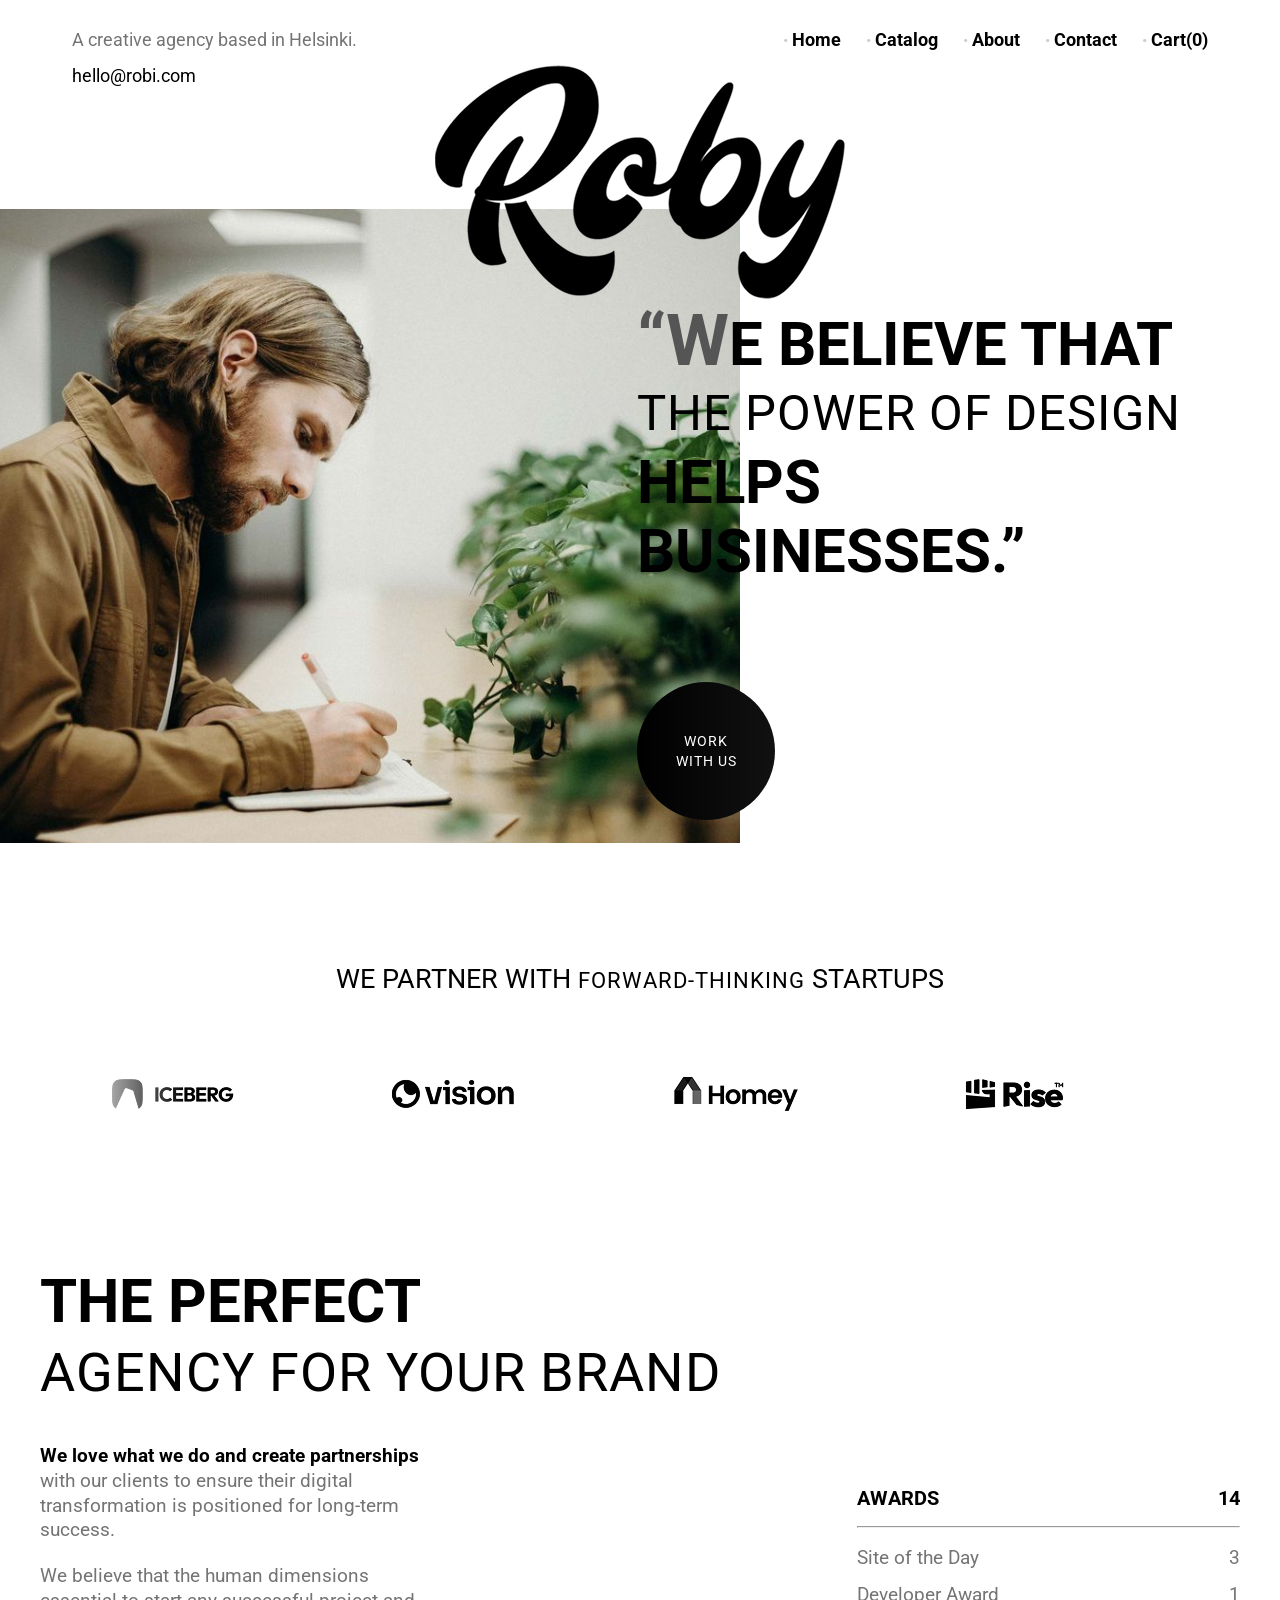
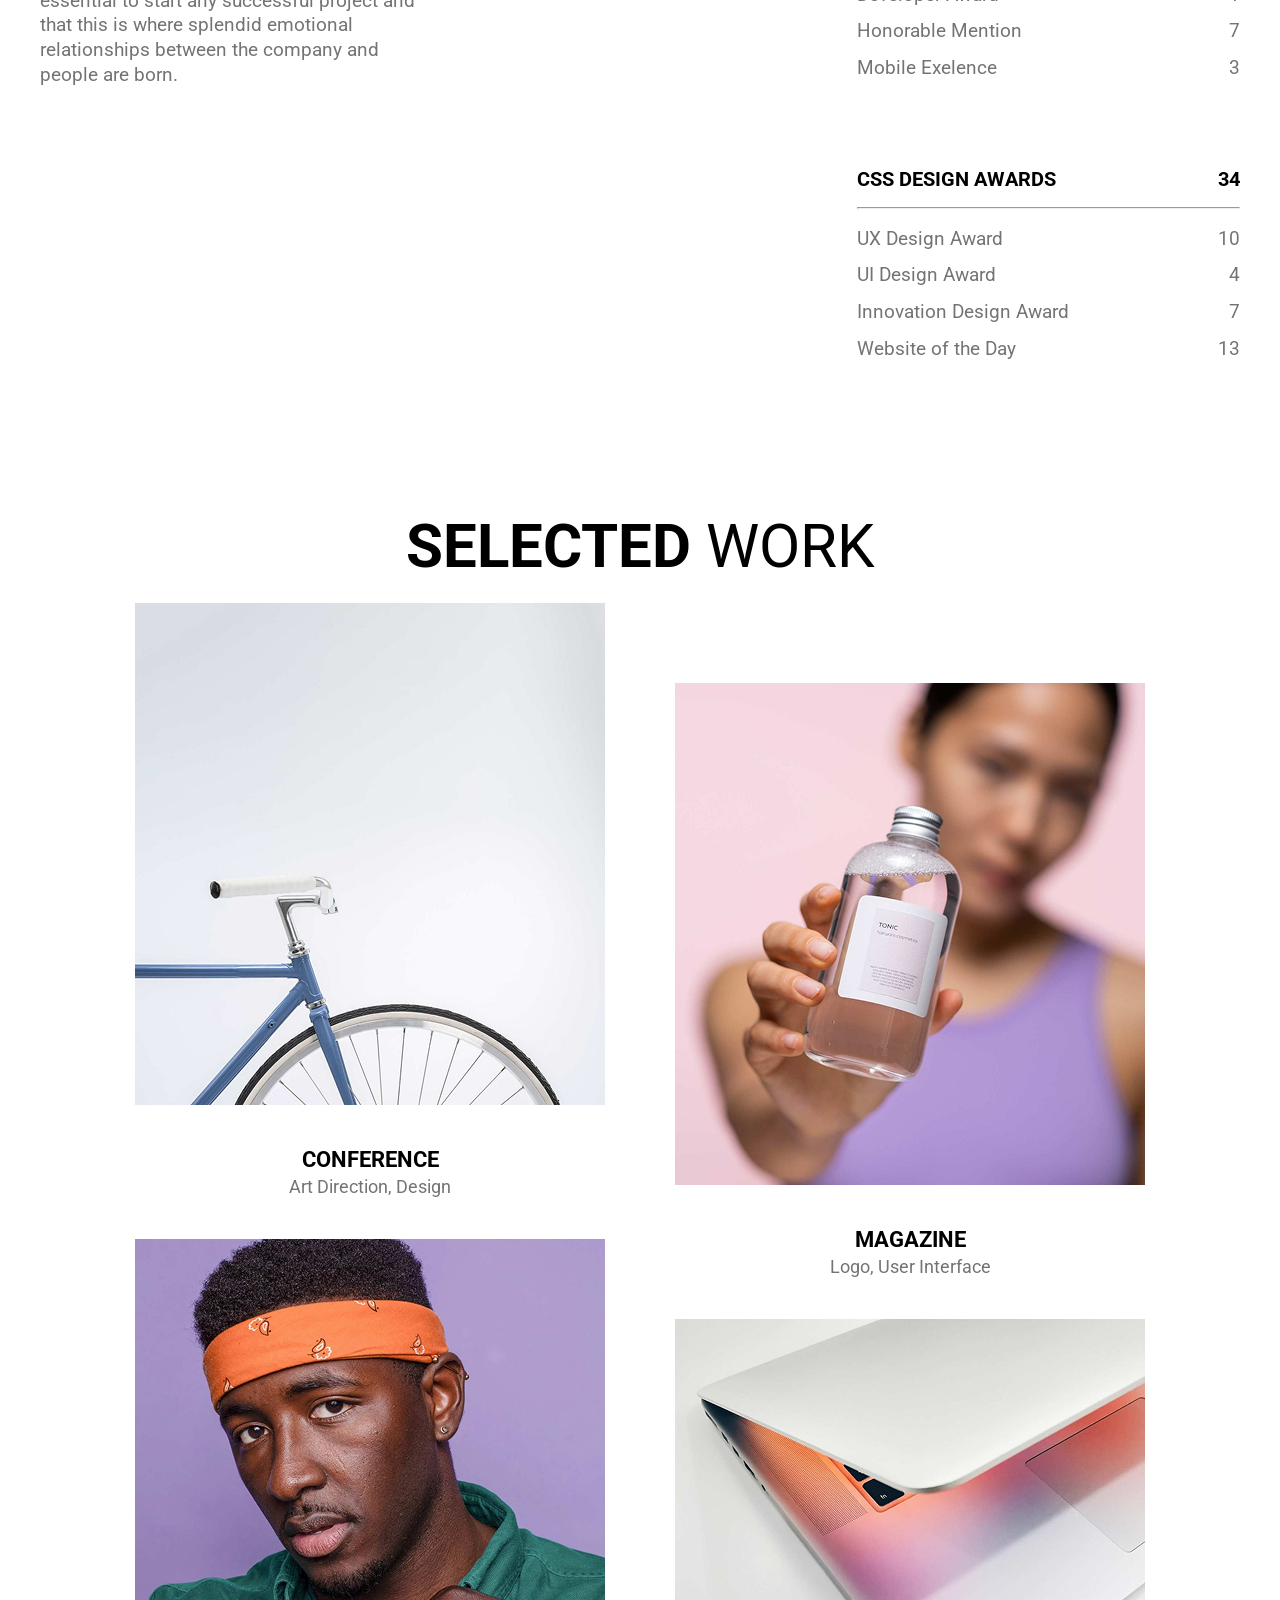
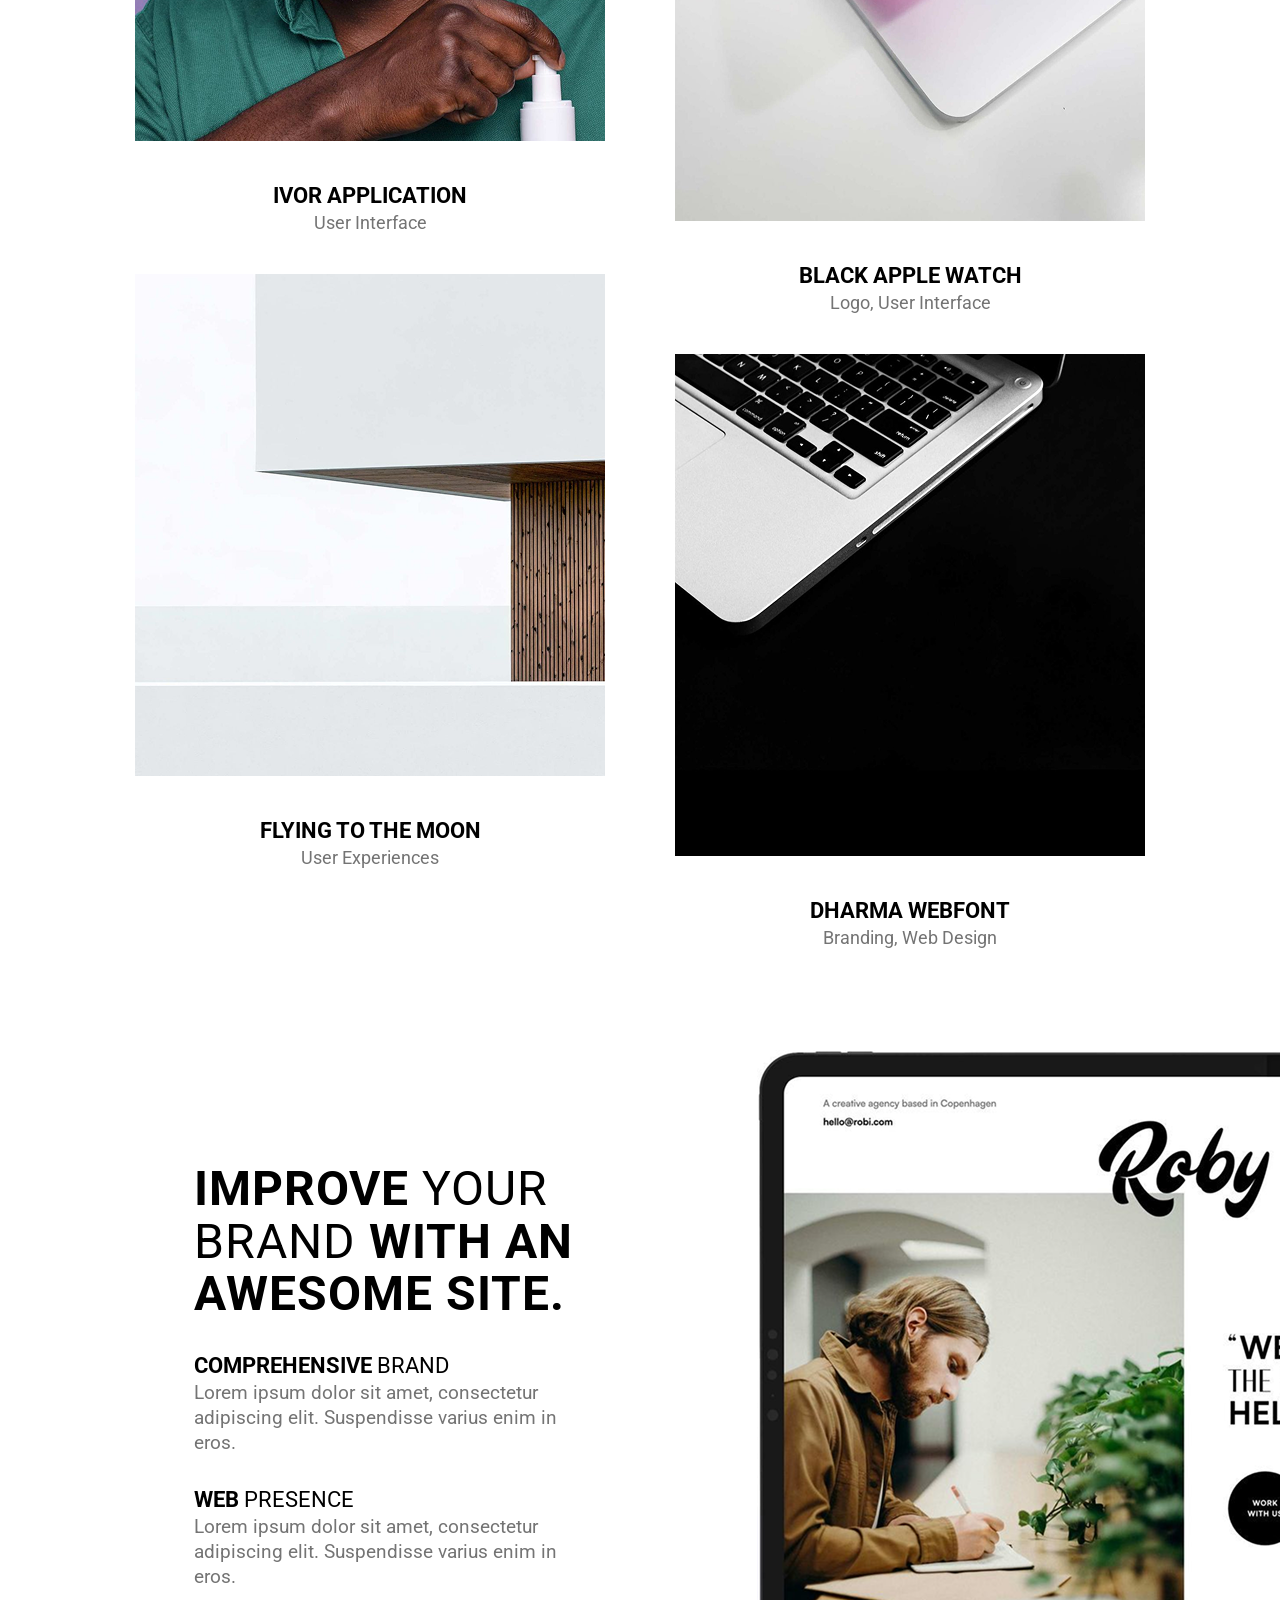
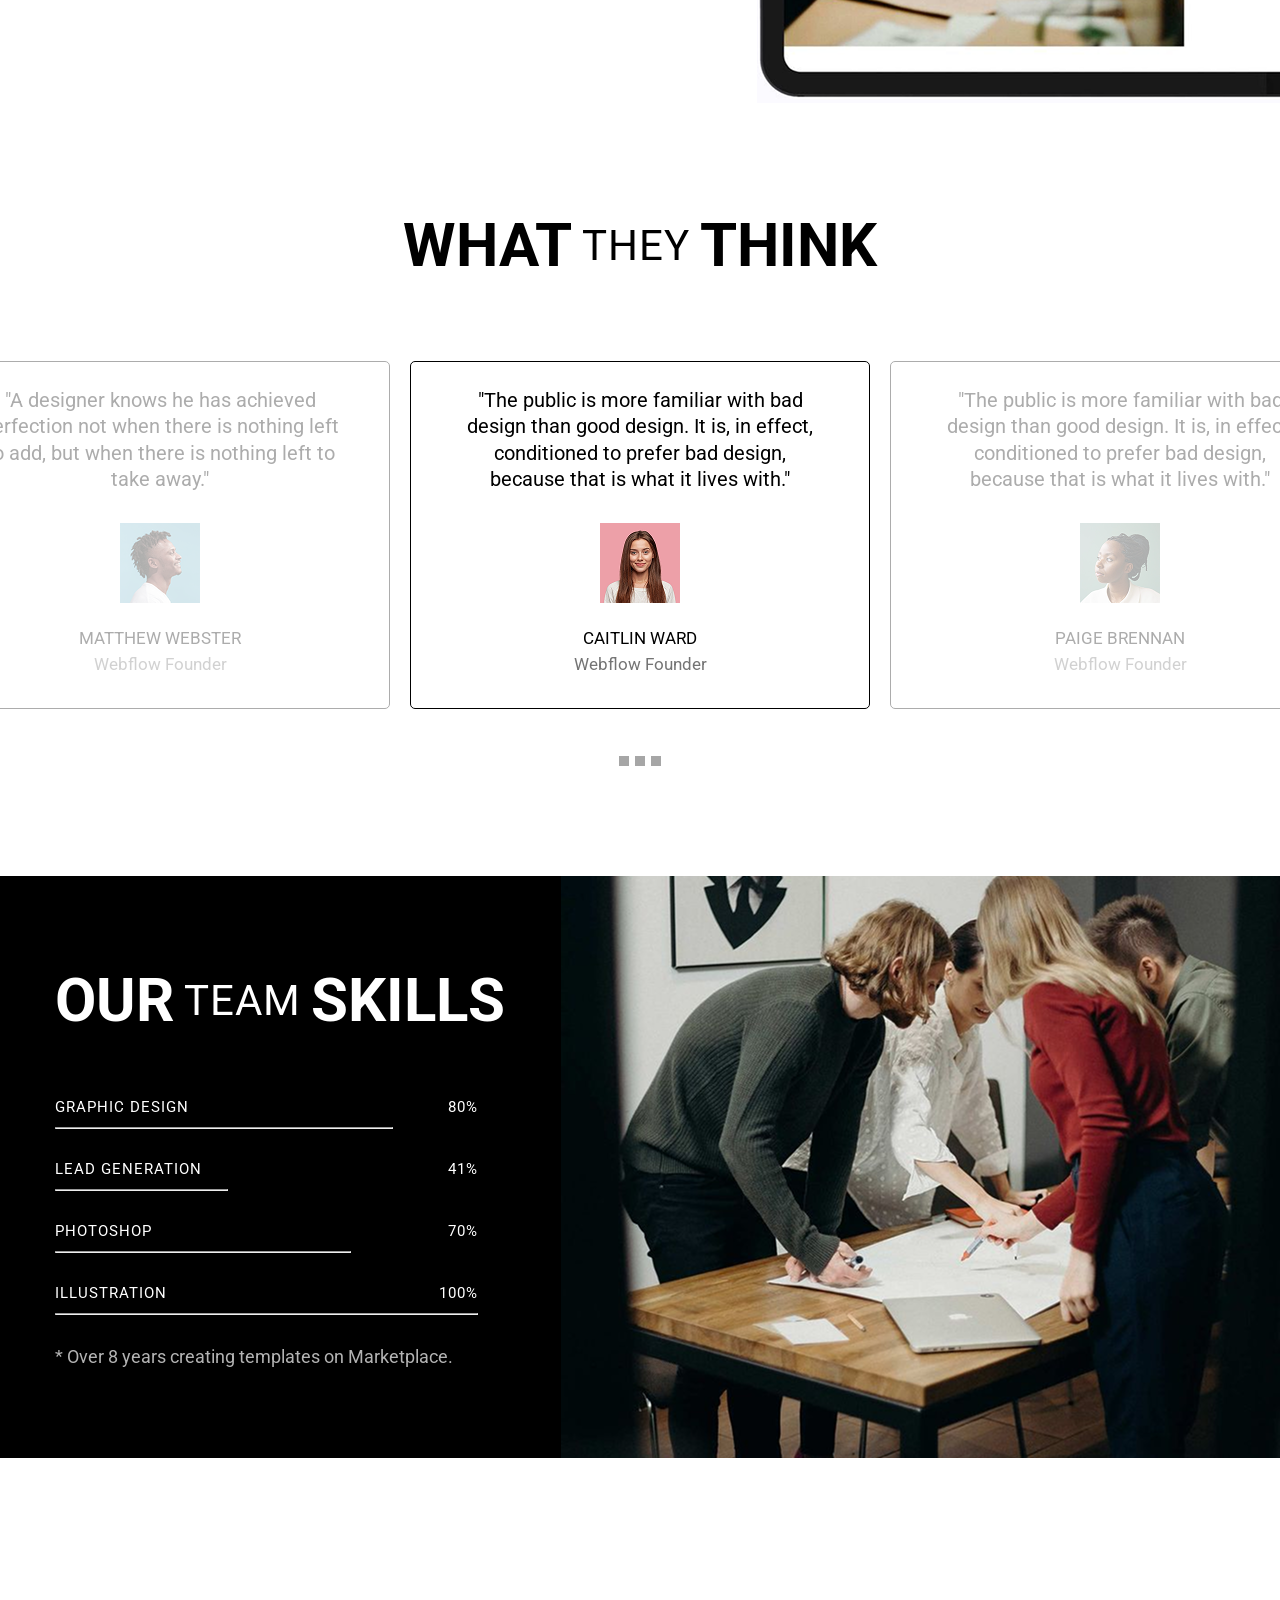
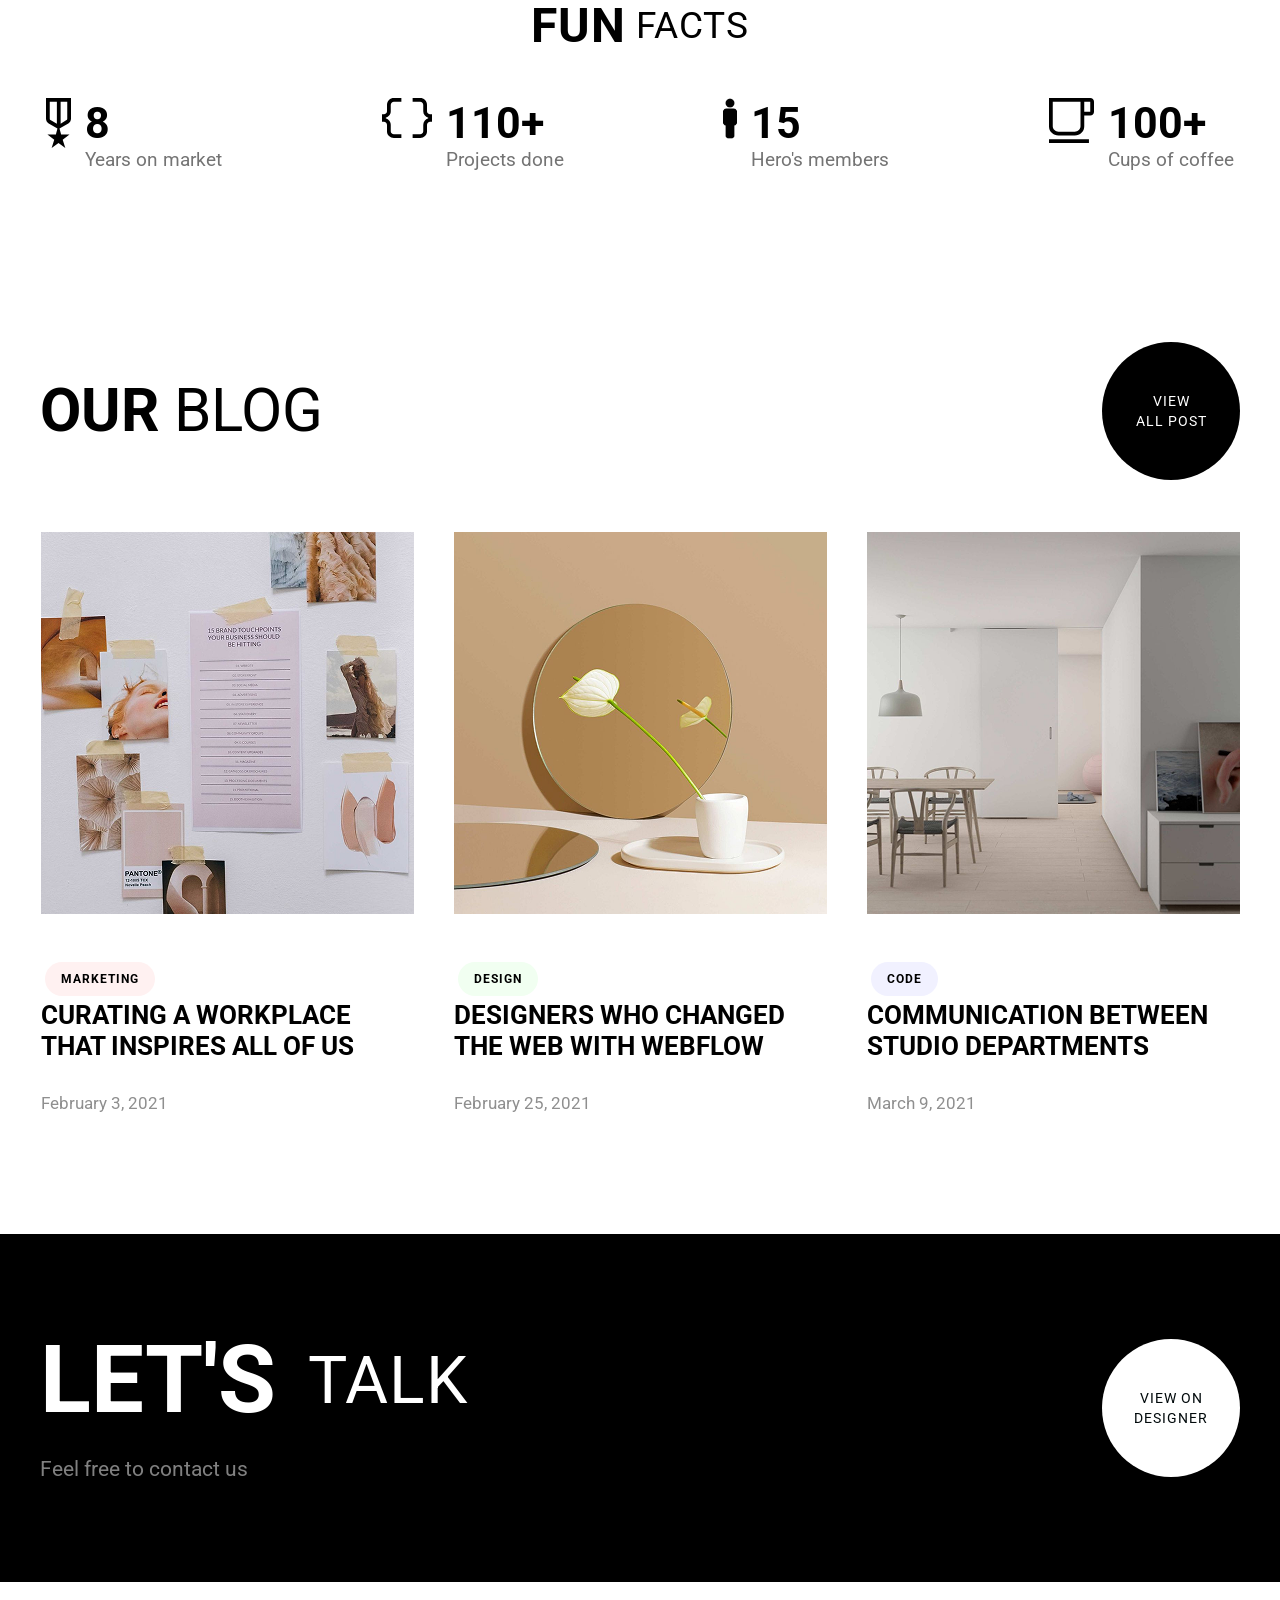
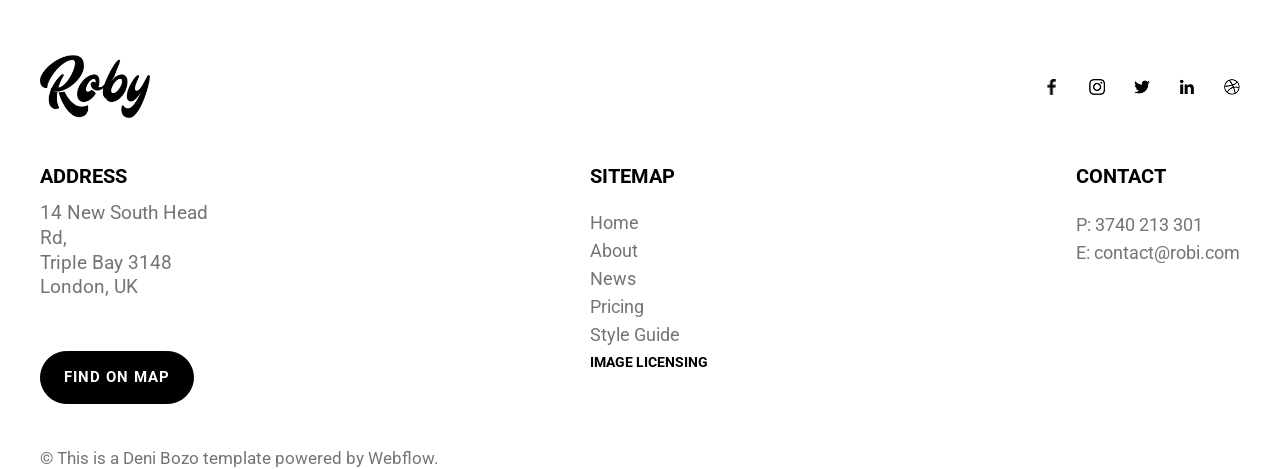
==== commit 6b67efab: "feat: added files" ====
--- a/index.html
+++ b/index.html
@@ -1,434 +1,399 @@
 <!doctype html>
 <html lang="en">
-  <head>
-    <meta charset="UTF-8" />
-    <meta name="viewport" content="width=device-width, initial-scale=1.0" />
-    <title>Roby Agency</title>
-    <link rel="stylesheet" href="style.css" />
-  </head>
-  <body>
-    <div class="wrapper">
-      <header class="header container">
-        <div class="header__info">
-          <p class="header__text">A creative agency based in Helsinki.</p>
-          <a href="mailto:hello@robi.com" class="header__link"
-            >hello@robi.com</a
-          >
-        </div>
-        <div class="header__logo">
-          <img src="pictures/roby-logo.png" alt="Roby Logo" />
-        </div>
-
-        <button class="header__menu-btn">
-          <img src="pictures/burger.svg" alt="Menu" />
-        </button>
-
-        <ul class="nav-list">
-          <li><a href="#" class="nav-link">Home</a></li>
-          <li><a href="#" class="nav-link">About</a></li>
-          <li><a href="#" class="nav-link">News</a></li>
-          <li><a href="#" class="nav-link">Contact</a></li>
-          <li>
-            <a href="#" class="nav-link"> Cart(<span>0</span>) </a>
-          </li>
-        </ul>
-      </header>
-
-      <main>
-        <section class="hero container">
-          <div class="hero__image">
-            <img src="pictures/man.jpg" alt="Man writing in a notebook" />
-          </div>
-
-          <div class="hero__content">
-            <h1 class="hero__title big__text">
-              <span>“WE BELIEVE THAT</span>
-              <span class="hero__title--light">THE POWER OF DESIGN</span>
-              <span>HELPS</span>
-              <span>BUSINESSES.”</span>
-            </h1>
-            <div class="hero__cta">
-              <p class="circle">WORK</p>
-              <p class="circle">WITH US</p>
-            </div>
-          </div>
-        </section>
-
-        <section class="partners container">
-          <h2 class="partners__title">
-            WE PARTNER WITH
-            <span class="partners__title--small">FORWARD-THINKING</span>
-            STARTUPS
+
+<head>
+  <meta charset="UTF-8" />
+  <meta name="viewport" content="width=device-width, initial-scale=1.0" />
+  <title>Roby Agency</title>
+  <link rel="stylesheet" href="style.css" />
+</head>
+
+<body>
+  <div class="wrapper">
+    <header class="header container">
+      <div class="header__info">
+        <p class="header__text">A creative agency based in Helsinki.</p>
+        <a href="mailto:hello@robi.com" class="header__link">hello@robi.com</a>
+      </div>
+      <div class="header__logo">
+        <img src="assets/images/logos/roby-logo.png" alt="Roby Logo" />
+      </div>
+
+      <input type="checkbox" id="menu-toggle" hidden />
+
+      <label for="menu-toggle" class="header__menu-btn">
+        <img src="assets/images/graphics/burger.svg" alt="Menu" />
+      </label>
+
+      <ul class="nav-list">
+        <li><a href="index.html" class="nav-link">Home</a></li>
+        <li><a href="catalog.html" class="nav-link">Catalog</a></li>
+        <li><a href="#" class="nav-link">About</a></li>
+        <li><a href="#" class="nav-link">Contact</a></li>
+        <li>
+          <a href="#" class="nav-link"> Cart(<span>0</span>) </a>
+        </li>
+      </ul>
+    </header>
+
+    <main>
+      <section class="hero container">
+        <div class="hero__image">
+          <img src="assets/images/people/man.jpg" alt="Man writing in a notebook" />
+        </div>
+
+        <div class="hero__content">
+          <h1 class="hero__title big__text">
+            <span>“WE BELIEVE THAT</span>
+            <span class="hero__title--light">THE POWER OF DESIGN</span>
+            <span>HELPS</span>
+            <span>BUSINESSES.”</span>
+          </h1>
+          <div class="hero__cta">
+            <p class="circle">WORK</p>
+            <p class="circle">WITH US</p>
+          </div>
+        </div>
+      </section>
+
+      <section class="partners container">
+        <h2 class="partners__title">
+          WE PARTNER WITH
+          <span class="partners__title--small">FORWARD-THINKING</span>
+          STARTUPS
+        </h2>
+
+        <div class="partners__logos">
+          <div class="partners__track">
+            <!-- Первый набор -->
+            <img src="assets/images/logos/iceberglogo.png" alt="Iceberg" />
+            <img src="assets/images/logos/visionlogo.png" alt="Vision" />
+            <img src="assets/images/logos/homeylogo.png" alt="Homey" />
+            <img src="assets/images/logos/riselogo.png" alt="Rise" />
+            <img src="assets/images/logos/pinpointlogo.png" alt="PinPoint" />
+
+            <!-- Второй набор (копия для анимации) -->
+            <img src="assets/images/logos/iceberglogo.png" alt="Iceberg" class="is-duplicate" />
+            <img src="assets/images/logos/visionlogo.png" alt="Vision" class="is-duplicate" />
+            <img src="assets/images/logos/homeylogo.png" alt="Homey" class="is-duplicate" />
+            <img src="assets/images/logos/riselogo.png" alt="Rise" class="is-duplicate" />
+            <img src="assets/images/logos/pinpointlogo.png" alt="PinPoint" class="is-duplicate" />
+          </div>
+        </div>
+      </section>
+
+      <section class="about__container">
+        <div class="about__content">
+          <div class="about__holetitle">
+            <h2 class="about__title">THE PERFECT</h2>
+            <h3 class="about__subtitle">AGENCY FOR YOUR BRAND</h3>
+          </div>
+          <div class="about__description">
+            <p class="about__text">
+              We love what we do and create partnerships with our clients to
+              ensure their digital transformation is positioned for long-term
+              success.
+            </p>
+            <p class="about__text">
+              We believe that the human dimensions essential to start any
+              successful project and that this is where splendid emotional
+              relationships between the company and people are born.
+            </p>
+          </div>
+        </div>
+
+        <div class="about__awards">
+          <div class="awards__block">
+            <div class="awards-block__header">
+              <h4 class="awards-block__title">AWARDS</h4>
+              <h4 class="awards-block__title">14</h4>
+            </div>
+            <hr class="awards__line" />
+            <ul class="awards-list">
+              <li class="awards-item">
+                <span class="awards-item__name">Site of the Day</span>
+                <span class="awards-item__name">3</span>
+              </li>
+              <li class="awards-item">
+                <span class="awards-item__name">Developer Award</span>
+                <span class="awards-item__name">1</span>
+              </li>
+              <li class="awards-item">
+                <span class="awards-item__name">Honorable Mention</span>
+                <span class="awards-item__name">7</span>
+              </li>
+              <li class="awards-item">
+                <span class="awards-item__name">Mobile Exelence</span>
+                <span class="awards-item__name">3</span>
+              </li>
+            </ul>
+          </div>
+
+          <div class="awards__block">
+            <div class="awards-block__header">
+              <h4 class="awards-block__title">CSS DESIGN AWARDS</h4>
+              <h4 class="awards-block__title">34</h4>
+            </div>
+            <hr class="awards__line" />
+            <ul class="awards-list">
+              <li class="awards-item">
+                <span class="awards-item__name">UX Design Award</span>
+                <span class="awards-item__name">10</span>
+              </li>
+              <li class="awards-item">
+                <span class="awards-item__name">UI Design Award</span>
+                <span class="awards-item__name">4</span>
+              </li>
+              <li class="awards-item">
+                <span class="awards-item__name">Innovation Design Award</span>
+                <span class="awards-item__name">7</span>
+              </li>
+              <li class="awards-item">
+                <span class="awards-item__name">Website of the Day</span>
+                <span class="awards-item__name">13</span>
+              </li>
+            </ul>
+          </div>
+        </div>
+      </section>
+
+      <section class="works">
+        <div class="works-title">
+          <h2 class="works__title--bold">
+            SELECTED <span class="works__title--light">WORK</span>
           </h2>
-
-          <div class="partners__logos">
-            <div class="partners__track">
-              <!-- Первый набор -->
-              <img src="pictures/iceberglogo.png" alt="Iceberg" />
-              <img src="pictures/visionlogo.png" alt="Vision" />
-              <img src="pictures/homeylogo.png" alt="Homey" />
-              <img src="pictures/riselogo.png" alt="Rise" />
-              <img src="pictures/pinpointlogo.png" alt="PinPoint" />
-
-              <!-- Второй набор (копия для анимации) -->
-              <img
-                src="pictures/iceberglogo.png"
-                alt="Iceberg"
-                class="is-duplicate"
-              />
-              <img
-                src="pictures/visionlogo.png"
-                alt="Vision"
-                class="is-duplicate"
-              />
-              <img
-                src="pictures/homeylogo.png"
-                alt="Homey"
-                class="is-duplicate"
-              />
-              <img
-                src="pictures/riselogo.png"
-                alt="Rise"
-                class="is-duplicate"
-              />
-              <img
-                src="pictures/pinpointlogo.png"
-                alt="PinPoint"
-                class="is-duplicate"
-              />
-            </div>
-          </div>
-        </section>
-
-        <section class="about__container">
-          <div class="about__content">
-            <div class="about__holetitle">
-              <h2 class="about__title">THE PERFECT</h2>
-              <h3 class="about__subtitle">AGENCY FOR YOUR BRAND</h3>
-            </div>
-            <div class="about__description">
-              <p class="about__text">
-                We love what we do and create partnerships with our clients to
-                ensure their digital transformation is positioned for long-term
-                success.
+        </div>
+        <div class="works__container">
+          <div class="works__column-left">
+            <div class="works__item">
+              <div class="works__image">
+                <img src="pictures/bicycle.png" alt="Conference" />
+              </div>
+              <div class="works__caption">
+                <p class="works__name">CONFERENCE</p>
+                <p class="works__category">Art Direction, Design</p>
+              </div>
+            </div>
+
+            <div class="works__item">
+              <div class="works__image">
+                <img src="pictures/black_man.png" alt="Ivor Application" />
+              </div>
+              <div class="works__caption">
+                <p class="works__name">IVOR APPLICATION</p>
+                <p class="works__category">User Interface</p>
+              </div>
+            </div>
+
+            <div class="works__item">
+              <div class="works__image">
+                <img src="pictures/home.png" alt="Flying to the moon" />
+              </div>
+              <div class="works__caption">
+                <p class="works__name">FLYING TO THE MOON</p>
+                <p class="works__category">User Experiences</p>
+              </div>
+            </div>
+          </div>
+
+          <div class="works__column-right">
+            <div class="works__item">
+              <div class="works__image">
+                <img src="pictures/perfumer.png" alt="Woman" />
+              </div>
+              <div class="works__caption">
+                <p class="works__name">MAGAZINE</p>
+                <p class="works__category">Logo, User Interface</p>
+              </div>
+            </div>
+
+            <div class="works__item">
+              <div class="works__image">
+                <img src="pictures/laptop.png" alt="laptop" />
+              </div>
+              <div class="works__caption">
+                <p class="works__name">Black Apple Watch</p>
+                <p class="works__category">Logo, User Interface</p>
+              </div>
+            </div>
+
+            <div class="works__item">
+              <div class="works__image">
+                <img src="pictures/keyboard.png" alt="keyboard" />
+              </div>
+              <div class="works__caption">
+                <p class="works__name">Dharma Webfont</p>
+                <p class="works__category">Branding, Web Design</p>
+              </div>
+            </div>
+          </div>
+        </div>
+      </section>
+
+      <section class="improve">
+        <div class="improve__content">
+          <h2 class="improve__title">
+            IMPROVE <span class="improve__title--light">YOUR BRAND</span>
+            WITH AN AWESOME SITE.
+          </h2>
+
+          <div class="improve__item">
+            <h3 class="improve__item-title">
+              COMPREHENSIVE
+              <span class="improve__item-title--light">BRAND</span>
+            </h3>
+            <p class="improve__item-text">
+              Lorem ipsum dolor sit amet, consectetur adipiscing elit.
+              Suspendisse varius enim in eros.
+            </p>
+          </div>
+
+          <div class="improve__item">
+            <h3 class="improve__item-title">
+              WEB <span class="improve__item-title--light">PRESENCE</span>
+            </h3>
+            <p class="improve__item-text">
+              Lorem ipsum dolor sit amet, consectetur adipiscing elit.
+              Suspendisse varius enim in eros.
+            </p>
+          </div>
+        </div>
+
+        <div class="improve__image">
+          <img src="pictures/tablet.png" alt="Tablet showing website" />
+        </div>
+
+        <div class="improve__image-tablet">
+          <img src="assets/images/people/tablet.svg" alt="Tablet showing website" />
+        </div>
+      </section>
+
+      <section class="opinion">
+        <div class="opinion__container">
+          <div class="opinion__title-container">
+            <h2 class="opinion__title-text">WHAT</h2>
+            <span class="opinion__title-text-light">THEY</span>
+            <h2 class="opinion__title-text">THINK</h2>
+          </div>
+          <div class="opinion__cards">
+            <div class="opinion__item" id="card-1">
+              <p class="opinion__item-phrase">
+                "A designer knows he has achieved perfection not when there is
+                nothing left to add, but when there is nothing left to take
+                away."
               </p>
-              <p class="about__text">
-                We believe that the human dimensions essential to start any
-                successful project and that this is where splendid emotional
-                relationships between the company and people are born.
+              <div class="opinion__person">
+                <div class="opinion__image">
+                  <img src="pictures/slider_person_3.png" alt="Smiling black man" />
+                </div>
+                <div class="opinion__person-description">
+                  <p class="opinion__person-name">MATTHEW WEBSTER</p>
+                  <p class="opinion__person-status">Webflow Founder</p>
+                </div>
+              </div>
+            </div>
+
+            <div class="opinion__item item-central" id="card-2">
+              <p class="opinion__item-phrase">
+                "The public is more familiar with bad design than good design.
+                It is, in effect, conditioned to prefer bad design, because
+                that is what it lives with."
               </p>
-            </div>
-          </div>
-
-          <div class="about__awards">
-            <div class="awards__block">
-              <div class="awards-block__header">
-                <h4 class="awards-block__title">AWARDS</h4>
-                <h4 class="awards-block__title">14</h4>
-              </div>
-              <hr class="awards__line" />
-              <ul class="awards-list">
-                <li class="awards-item">
-                  <span class="awards-item__name">Site of the Day</span>
-                  <span class="awards-item__name">3</span>
-                </li>
-                <li class="awards-item">
-                  <span class="awards-item__name">Developer Award</span>
-                  <span class="awards-item__name">1</span>
-                </li>
-                <li class="awards-item">
-                  <span class="awards-item__name">Honorable Mention</span>
-                  <span class="awards-item__name">7</span>
-                </li>
-                <li class="awards-item">
-                  <span class="awards-item__name">Mobile Exelence</span>
-                  <span class="awards-item__name">3</span>
-                </li>
-              </ul>
-            </div>
-
-            <div class="awards__block">
-              <div class="awards-block__header">
-                <h4 class="awards-block__title">CSS DESIGN AWARDS</h4>
-                <h4 class="awards-block__title">34</h4>
-              </div>
-              <hr class="awards__line" />
-              <ul class="awards-list">
-                <li class="awards-item">
-                  <span class="awards-item__name">UX Design Award</span>
-                  <span class="awards-item__name">10</span>
-                </li>
-                <li class="awards-item">
-                  <span class="awards-item__name">UI Design Award</span>
-                  <span class="awards-item__name">4</span>
-                </li>
-                <li class="awards-item">
-                  <span class="awards-item__name">Innovation Design Award</span>
-                  <span class="awards-item__name">7</span>
-                </li>
-                <li class="awards-item">
-                  <span class="awards-item__name">Website of the Day</span>
-                  <span class="awards-item__name">13</span>
-                </li>
-              </ul>
-            </div>
-          </div>
-        </section>
-
-        <section class="works">
-          <div class="works-title">
-            <h2 class="works__title--bold">
-              SELECTED <span class="works__title--light">WORK</span>
-            </h2>
-          </div>
-          <div class="works__container">
-            <div class="works__column-left">
-              <div class="works__item">
-                <div class="works__image">
-                  <img src="pictures/bicycle.png" alt="Conference" />
-                </div>
-                <div class="works__caption">
-                  <p class="works__name">CONFERENCE</p>
-                  <p class="works__category">Art Direction, Design</p>
-                </div>
-              </div>
-
-              <div class="works__item">
-                <div class="works__image">
-                  <img src="pictures/black_man.png" alt="Ivor Application" />
-                </div>
-                <div class="works__caption">
-                  <p class="works__name">IVOR APPLICATION</p>
-                  <p class="works__category">User Interface</p>
-                </div>
-              </div>
-
-              <div class="works__item">
-                <div class="works__image">
-                  <img src="pictures/home.png" alt="Flying to the moon" />
-                </div>
-                <div class="works__caption">
-                  <p class="works__name">FLYING TO THE MOON</p>
-                  <p class="works__category">User Experiences</p>
-                </div>
-              </div>
-            </div>
-
-            <div class="works__column-right">
-              <div class="works__item">
-                <div class="works__image">
-                  <img src="pictures/perfumer.png" alt="Woman" />
-                </div>
-                <div class="works__caption">
-                  <p class="works__name">MAGAZINE</p>
-                  <p class="works__category">Logo, User Interface</p>
-                </div>
-              </div>
-
-              <div class="works__item">
-                <div class="works__image">
-                  <img src="pictures/laptop.png" alt="laptop" />
-                </div>
-                <div class="works__caption">
-                  <p class="works__name">Black Apple Watch</p>
-                  <p class="works__category">Logo, User Interface</p>
-                </div>
-              </div>
-
-              <div class="works__item">
-                <div class="works__image">
-                  <img src="pictures/keyboard.png" alt="keyboard" />
-                </div>
-                <div class="works__caption">
-                  <p class="works__name">Dharma Webfont</p>
-                  <p class="works__category">Branding, Web Design</p>
-                </div>
-              </div>
-            </div>
-          </div>
-        </section>
-
-        <section class="improve">
-          <div class="improve__content">
-            <h2 class="improve__title">
-              IMPROVE <span class="improve__title--light">YOUR BRAND</span>
-              WITH AN AWESOME SITE.
-            </h2>
-
-            <div class="improve__item">
-              <h3 class="improve__item-title">
-                COMPREHENSIVE
-                <span class="improve__item-title--light">BRAND</span>
-              </h3>
-              <p class="improve__item-text">
-                Lorem ipsum dolor sit amet, consectetur adipiscing elit.
-                Suspendisse varius enim in eros.
+              <div class="opinion__person">
+                <div class="opinion__image">
+                  <img src="pictures/slider_person_2.png" alt="Smiling black man" />
+                </div>
+                <div class="opinion__person-description">
+                  <p class="opinion__person-name">CAITLIN WARD</p>
+                  <p class="opinion__person-status">Webflow Founder</p>
+                </div>
+              </div>
+            </div>
+
+            <div class="opinion__item" id="card-3">
+              <p class="opinion__item-phrase">
+                "The public is more familiar with bad design than good design.
+                It is, in effect, conditioned to prefer bad design, because
+                that is what it lives with."
               </p>
-            </div>
-
-            <div class="improve__item">
-              <h3 class="improve__item-title">
-                WEB <span class="improve__item-title--light">PRESENCE</span>
-              </h3>
-              <p class="improve__item-text">
-                Lorem ipsum dolor sit amet, consectetur adipiscing elit.
-                Suspendisse varius enim in eros.
-              </p>
-            </div>
-          </div>
-
-          <div class="improve__image">
-            <img src="pictures/tablet.png" alt="Tablet showing website" />
-          </div>
-
-          <div class="improve__image-tablet">
-            <img
-              src="assets/images/people/tablet.svg"
-              alt="Tablet showing website"
-            />
-          </div>
-        </section>
-
-        <section class="opinion">
-          <div class="opinion__container">
-            <div class="opinion__title-container">
-              <h2 class="opinion__title-text">WHAT</h2>
-              <span class="opinion__title-text-light">THEY</span>
-              <h2 class="opinion__title-text">THINK</h2>
-            </div>
-            <div class="opinion__cards">
-              <div class="opinion__item" id="card-1">
-                <p class="opinion__item-phrase">
-                  "A designer knows he has achieved perfection not when there is
-                  nothing left to add, but when there is nothing left to take
-                  away."
-                </p>
-                <div class="opinion__person">
-                  <div class="opinion__image">
-                    <img
-                      src="pictures/slider_person_3.png"
-                      alt="Smiling black man"
-                    />
-                  </div>
-                  <div class="opinion__person-description">
-                    <p class="opinion__person-name">MATTHEW WEBSTER</p>
-                    <p class="opinion__person-status">Webflow Founder</p>
-                  </div>
-                </div>
-              </div>
-
-              <div class="opinion__item item-central" id="card-2">
-                <p class="opinion__item-phrase">
-                  "The public is more familiar with bad design than good design.
-                  It is, in effect, conditioned to prefer bad design, because
-                  that is what it lives with."
-                </p>
-                <div class="opinion__person">
-                  <div class="opinion__image">
-                    <img
-                      src="pictures/slider_person_2.png"
-                      alt="Smiling black man"
-                    />
-                  </div>
-                  <div class="opinion__person-description">
-                    <p class="opinion__person-name">CAITLIN WARD</p>
-                    <p class="opinion__person-status">Webflow Founder</p>
-                  </div>
-                </div>
-              </div>
-
-              <div class="opinion__item" id="card-3">
-                <p class="opinion__item-phrase">
-                  "The public is more familiar with bad design than good design.
-                  It is, in effect, conditioned to prefer bad design, because
-                  that is what it lives with."
-                </p>
-                <div class="opinion__person">
-                  <div class="opinion__image">
-                    <img
-                      src="pictures/slider_person_1.png"
-                      alt="Smiling black man"
-                    />
-                  </div>
-                  <div class="opinion__person-description">
-                    <p class="opinion__person-name">PAIGE BRENNAN</p>
-                    <p class="opinion__person-status">Webflow Founder</p>
-                  </div>
-                </div>
-              </div>
-            </div>
-          </div>
-
-          <div class="opinion__slider">
-            <a href="#card-1" class="opinion__dot"></a>
-            <a href="#card-2" class="opinion__dot"></a>
-            <a href="#card-3" class="opinion__dot"></a>
-          </div>
-        </section>
-
-        <section class="team">
-          <div class="team__side">
-            <div class="team__container">
-              <div class="team__header">
-                <h2 class="team__header-text">OUR</h2>
-                <span class="team__header-text-light">TEAM</span>
-                <h2 class="team__header-text">SKILLS</h2>
-              </div>
-              <div class="team__statistics">
-                <div class="team__item">
-                  <div class="team__item-text">
-                    <span class="team__item-text-container"
-                      >GRAPHIC DESIGN</span
-                    >
-                    <span class="team__item-text-container">80%</span>
-                  </div>
-                  <hr class="team__line-1" />
-                </div>
-
-                <div class="team__item">
-                  <div class="team__item-text">
-                    <span class="team__item-text-container"
-                      >LEAD GENERATION</span
-                    >
-                    <span class="team__item-text-container">41%</span>
-                  </div>
-                  <hr class="team__line-2" />
-                </div>
-
-                <div class="team__item">
-                  <div class="team__item-text">
-                    <span class="team__item-text-container">PHOTOSHOP</span>
-                    <span class="team__item-text-container">70%</span>
-                  </div>
-                  <hr class="team__line-3" />
-                </div>
-
-                <div class="team__item">
-                  <div class="team__item-text">
-                    <span class="team__item-text-container">ILLUSTRATION</span>
-                    <span class="team__item-text-container">100%</span>
-                  </div>
-                  <hr class="team__line-4" />
-                </div>
-                <span class="team__caption"
-                  >* Over 8 years creating templates on Marketplace.</span
-                >
-              </div>
-            </div>
-          </div>
-
-          <div class="team__image">
-            <img src="pictures/team.png" alt="Tablet showing website" />
-          </div>
-        </section>
-
-        <section class="facts">
-          <div class="facts__header-text">
-            <span class="facts__text-bold">FUN</span>
-            <span class="facts__text-light">FACTS</span>
-          </div>
-
-          <div class="facts__achievements">
+              <div class="opinion__person">
+                <div class="opinion__image">
+                  <img src="pictures/slider_person_1.png" alt="Smiling black man" />
+                </div>
+                <div class="opinion__person-description">
+                  <p class="opinion__person-name">PAIGE BRENNAN</p>
+                  <p class="opinion__person-status">Webflow Founder</p>
+                </div>
+              </div>
+            </div>
+          </div>
+        </div>
+
+        <div class="opinion__slider">
+          <a href="#card-1" class="opinion__dot"></a>
+          <a href="#card-2" class="opinion__dot"></a>
+          <a href="#card-3" class="opinion__dot"></a>
+        </div>
+      </section>
+
+      <section class="team">
+        <div class="team__side">
+          <div class="team__container">
+            <div class="team__header">
+              <h2 class="team__header-text">OUR</h2>
+              <span class="team__header-text-light">TEAM</span>
+              <h2 class="team__header-text">SKILLS</h2>
+            </div>
+            <div class="team__statistics">
+              <div class="team__item">
+                <div class="team__item-text">
+                  <span class="team__item-text-container">GRAPHIC DESIGN</span>
+                  <span class="team__item-text-container">80%</span>
+                </div>
+                <hr class="team__line-1" />
+              </div>
+
+              <div class="team__item">
+                <div class="team__item-text">
+                  <span class="team__item-text-container">LEAD GENERATION</span>
+                  <span class="team__item-text-container">41%</span>
+                </div>
+                <hr class="team__line-2" />
+              </div>
+
+              <div class="team__item">
+                <div class="team__item-text">
+                  <span class="team__item-text-container">PHOTOSHOP</span>
+                  <span class="team__item-text-container">70%</span>
+                </div>
+                <hr class="team__line-3" />
+              </div>
+
+              <div class="team__item">
+                <div class="team__item-text">
+                  <span class="team__item-text-container">ILLUSTRATION</span>
+                  <span class="team__item-text-container">100%</span>
+                </div>
+                <hr class="team__line-4" />
+              </div>
+              <span class="team__caption">* Over 8 years creating templates on Marketplace.</span>
+            </div>
+          </div>
+        </div>
+
+        <div class="team__image">
+          <img src="pictures/team.png" alt="Tablet showing website" />
+        </div>
+      </section>
+
+      <section class="facts">
+        <div class="facts__header-text">
+          <span class="facts__text-bold">FUN</span>
+          <span class="facts__text-light">FACTS</span>
+        </div>
+
+        <div class="facts__achievements">
+          <div class="facts__track">
             <div class="facts__item">
               <div class="facts__image">
                 <img src="assets/images/graphics/medal.svg" alt="Medal" />
@@ -468,191 +433,211 @@
                 <span class="facts__item-description">Cups of coffee</span>
               </div>
             </div>
-          </div>
-        </section>
-
-        <section class="blog">
-          <div class="blog__header">
-            <h2 class="blog__header-text">
-              OUR <span class="blog__header-text-light">BLOG</span>
-            </h2>
-            <div class="blog__header-circle">
-              <p class="block__header-circle-text">VIEW</p>
-              <p class="block__header-circle-text">ALL POST</p>
-            </div>
-          </div>
-
-          <div class="blog__cards">
-            <div class="blog__item">
-              <div class="blog__image">
-                <img src="pictures/blog_photo_1.png" alt="wall with photos" />
-              </div>
-              <div class="blog__card-container">
-                <div class="blog__card-lable">
-                  <span class="blog__card-lable-text">MARKETING</span>
-                </div>
-                <div class="blog__card-description">
-                  <p class="blog__card-description-line">
-                    Curating a workplace
-                  </p>
-                  <p class="blog__card-description-line">
-                    that inspires all of us
-                  </p>
-                </div>
-                <p class="blog__card-date">February 3, 2021</p>
-              </div>
-            </div>
-
-            <div class="blog__item">
-              <div class="blog__image">
-                <img src="pictures/blog_photo_2.png" alt="wall with photos" />
-              </div>
-              <div class="blog__card-container">
-                <div class="blog__card-lable">
-                  <span class="blog__card-lable-text">DESIGN</span>
-                </div>
-                <div class="blog__card-description">
-                  <p class="blog__card-description-line">
-                    Designers who changed
-                  </p>
-                  <p class="blog__card-description-line">
-                    the web with Webflow
-                  </p>
-                </div>
-                <p class="blog__card-date">February 25, 2021</p>
-              </div>
-            </div>
-
-            <div class="blog__item">
-              <div class="blog__image">
-                <img src="pictures/blog_photo_3.png" alt="wall with photos" />
-              </div>
-              <div class="blog__card-container">
-                <div class="blog__card-lable">
-                  <span class="blog__card-lable-text">CODE</span>
-                </div>
-                <div class="blog__card-description">
-                  <p class="blog__card-description-line">
-                    Communication between
-                  </p>
-                  <p class="blog__card-description-line">studio departments</p>
-                </div>
-                <p class="blog__card-date">March 9, 2021</p>
-              </div>
-            </div>
-          </div>
-        </section>
-
-        <section class="talk">
-          <div class="talk__central-contaier">
-            <div class="talk__text-container">
-              <div class="talk__main-text">
-                <span class="talk__text-bold">LET'S</span>
-                <span class="talk__text-light">TALK</span>
-              </div>
-              <p class="talk__contact-text">Feel free to contact us</p>
-            </div>
-
-            <div class="talk__circle">
-              <p class="talk__circle-text">VIEW ON</p>
-              <p class="talk__circle-text">DESIGNER</p>
-            </div>
-          </div>
-        </section>
-
-        <section class="contact">
-          <div class="contact__socials">
-            <div class="contact__image">
-              <img src="pictures/roby-logo.png" alt="Roby Logo" />
-            </div>
-            <div class="contact__apps">
-              <img
-                src="pictures/facebook.png"
-                alt="facebook"
-                class="contact__app-icon"
-              />
-              <img
-                src="pictures/inst.png"
-                alt="inst"
-                class="contact__app-icon"
-              />
-              <img
-                src="pictures/twitter.png"
-                alt="twitter"
-                class="contact__app-icon"
-              />
-              <img
-                src="pictures/linkedin.png"
-                alt="linkedin"
-                class="contact__app-icon"
-              />
-              <img
-                src="pictures/ball.png"
-                alt="ball"
-                class="contact__app-icon"
-              />
-            </div>
-          </div>
-
-          <div class="contact__container">
-            <div class="contact__address">
-              <div class="contact__address-container">
-                <p class="contact__address-bold">Address</p>
-                <div class="contact__address-location">
-                  <p class="contact__address-light">14 New South Head Rd,</p>
-                  <p class="contact__address-light">Triple Bay 3148</p>
-                  <p class="contact__address-light">London, UK</p>
-                </div>
-              </div>
-
-              <div class="contact__address-button">
-                <span class="contact__address-button-text">FIND ON MAP</span>
-              </div>
-            </div>
-
-            <div class="contact__menu">
-              <p class="contact__menu-map">SITEMAP</p>
-
-              <ul class="contact__navigation-list">
-                <li class="contact__navigation-item">
-                  <span class="contact__navigation-item-text">Home</span>
-                </li>
-                <li class="contact__navigation-item">
-                  <span class="contact__navigation-item-text">About</span>
-                </li>
-                <li class="contact__navigation-item">
-                  <span class="contact__navigation-item-text">News</span>
-                </li>
-                <li class="contact__navigation-item">
-                  <span class="contact__navigation-item-text">Pricing</span>
-                </li>
-                <li class="contact__navigation-item">
-                  <span class="contact__navigation-item-text">Style Guide</span>
-                </li>
-                <li class="contact__navigation-item">
-                  <span class="contact__navigation-item-text"
-                    >Image Licensing</span
-                  >
-                </li>
-              </ul>
-            </div>
-
-            <div class="contact__info">
-              <p class="contact__info-text">Contact</p>
-              <div class="contact__info-container">
-                <span class="contact__info-data">P: 3740 213 301</span>
-                <span class="contact__info-data">E: contact@robi.com</span>
-              </div>
-            </div>
-          </div>
-
-          <footer class="contact__rights">
-            <p class="contact__dev-info">
-              &copy; This is a Deni Bozo template powered by Webflow.
-            </p>
-          </footer>
-        </section>
-      </main>
-    </div>
-  </body>
+
+            <div class="facts__item is-duplicate">
+              <div class="facts__image">
+                <img src="assets/images/graphics/medal.svg" alt="Medal" />
+              </div>
+              <div class="facts__item-container">
+                <span class="facts__item-big-text">8</span>
+                <span class="facts__item-description">Years on market</span>
+              </div>
+            </div>
+
+            <div class="facts__item is-duplicate">
+              <div class="facts__image">
+                <img src="assets/images/graphics/bracket.svg" alt="Medal" />
+              </div>
+              <div class="facts__item-container">
+                <span class="facts__item-big-text">110+</span>
+                <span class="facts__item-description">Projects done</span>
+              </div>
+            </div>
+
+            <div class="facts__item is-duplicate">
+              <div class="facts__image">
+                <img src="assets/images/graphics/human.svg" alt="human" />
+              </div>
+              <div class="facts__item-container">
+                <span class="facts__item-big-text">15</span>
+                <span class="facts__item-description">Hero's members</span>
+              </div>
+            </div>
+
+            <div class="facts__item is-duplicate">
+              <div class="facts__image">
+                <img src="assets/images/graphics/cup.svg" alt="Medal" />
+              </div>
+              <div class="facts__item-container">
+                <span class="facts__item-big-text">100+</span>
+                <span class="facts__item-description">Cups of coffee</span>
+              </div>
+            </div>
+          </div>
+        </div>
+      </section>
+
+      <section class="blog">
+        <div class="blog__header">
+          <h2 class="blog__header-text">
+            OUR <span class="blog__header-text-light">BLOG</span>
+          </h2>
+          <div class="blog__header-circle">
+            <p class="block__header-circle-text">VIEW</p>
+            <p class="block__header-circle-text">ALL POST</p>
+          </div>
+        </div>
+
+        <div class="blog__cards">
+          <div class="blog__item">
+            <div class="blog__image">
+              <img src="pictures/blog_photo_1.png" alt="wall with photos" />
+            </div>
+            <div class="blog__card-container">
+              <div class="blog__card-lable">
+                <span class="blog__card-lable-text">MARKETING</span>
+              </div>
+              <div class="blog__card-description">
+                <p class="blog__card-description-line">
+                  Curating a workplace
+                </p>
+                <p class="blog__card-description-line">
+                  that inspires all of us
+                </p>
+              </div>
+              <p class="blog__card-date">February 3, 2021</p>
+            </div>
+          </div>
+
+          <div class="blog__item">
+            <div class="blog__image">
+              <img src="pictures/blog_photo_2.png" alt="wall with photos" />
+            </div>
+            <div class="blog__card-container">
+              <div class="blog__card-lable">
+                <span class="blog__card-lable-text">DESIGN</span>
+              </div>
+              <div class="blog__card-description">
+                <p class="blog__card-description-line">
+                  Designers who changed
+                </p>
+                <p class="blog__card-description-line">
+                  the web with Webflow
+                </p>
+              </div>
+              <p class="blog__card-date">February 25, 2021</p>
+            </div>
+          </div>
+
+          <div class="blog__item">
+            <div class="blog__image">
+              <img src="pictures/blog_photo_3.png" alt="wall with photos" />
+            </div>
+            <div class="blog__card-container">
+              <div class="blog__card-lable">
+                <span class="blog__card-lable-text">CODE</span>
+              </div>
+              <div class="blog__card-description">
+                <p class="blog__card-description-line">
+                  Communication between
+                </p>
+                <p class="blog__card-description-line">studio departments</p>
+              </div>
+              <p class="blog__card-date">March 9, 2021</p>
+            </div>
+          </div>
+        </div>
+      </section>
+
+      <section class="talk">
+        <div class="talk__central-contaier">
+          <div class="talk__text-container">
+            <div class="talk__main-text">
+              <span class="talk__text-bold">LET'S</span>
+              <span class="talk__text-light">TALK</span>
+            </div>
+            <p class="talk__contact-text">Feel free to contact us</p>
+          </div>
+
+          <div class="talk__circle">
+            <p class="talk__circle-text">VIEW ON</p>
+            <p class="talk__circle-text">DESIGNER</p>
+          </div>
+        </div>
+      </section>
+
+      <section class="contact" id="contact">
+        <div class="contact__socials">
+          <div class="contact__image">
+            <img src="pictures/roby-logo.png" alt="Roby Logo" />
+          </div>
+          <div class="contact__apps">
+            <img src="pictures/facebook.png" alt="facebook" class="contact__app-icon" />
+            <img src="pictures/inst.png" alt="inst" class="contact__app-icon" />
+            <img src="pictures/twitter.png" alt="twitter" class="contact__app-icon" />
+            <img src="pictures/linkedin.png" alt="linkedin" class="contact__app-icon" />
+            <img src="pictures/ball.png" alt="ball" class="contact__app-icon" />
+          </div>
+        </div>
+
+        <div class="contact__container">
+          <div class="contact__address">
+            <div class="contact__address-container">
+              <p class="contact__address-bold">Address</p>
+              <div class="contact__address-location">
+                <p class="contact__address-light">14 New South Head Rd,</p>
+                <p class="contact__address-light">Triple Bay 3148</p>
+                <p class="contact__address-light">London, UK</p>
+              </div>
+            </div>
+
+            <div class="contact__address-button">
+              <span class="contact__address-button-text">FIND ON MAP</span>
+            </div>
+          </div>
+
+          <div class="contact__menu">
+            <p class="contact__menu-map">SITEMAP</p>
+
+            <ul class="contact__navigation-list">
+              <li class="contact__navigation-item">
+                <a href="#" class="contact__navigation-item-text">Home</a>
+              </li>
+              <li class="contact__navigation-item">
+                <a href="#" class="contact__navigation-item-text">About</a>
+              </li>
+              <li class="contact__navigation-item">
+                <a href="#" class="contact__navigation-item-text">News</a>
+              </li>
+              <li class="contact__navigation-item">
+                <a href="#" class="contact__navigation-item-text">Pricing</a>
+              </li>
+              <li class="contact__navigation-item">
+                <a href="#" class="contact__navigation-item-text">Style Guide</a>
+              </li>
+              <li class="contact__navigation-item">
+                <a href="#" class="contact__navigation-item-text">Image Licensing</a>
+              </li>
+            </ul>
+          </div>
+
+          <div class="contact__info">
+            <p class="contact__info-text">Contact</p>
+            <div class="contact__info-container">
+              <span class="contact__info-data">P: 3740 213 301</span>
+              <span class="contact__info-data">E: contact@robi.com</span>
+            </div>
+          </div>
+        </div>
+
+        <footer class="contact__rights">
+          <p class="contact__dev-info">
+            &copy; This is a Deni Bozo template powered by Webflow.
+          </p>
+        </footer>
+      </section>
+    </main>
+  </div>
+</body>
+
 </html>
--- a/style.css
+++ b/style.css
@@ -179,7 +179,7 @@
 
   background: linear-gradient(270deg, #000000, #444444, #222222, #000000);
   background-size: 600% 600%; /* Делаем фон шире элемента, чтобы было куда двигать */
-   /* Название, время, мягкость, бесконечно */
+  animation: fluidGradient 5s ease infinite; /* Название, время, мягкость, бесконечно */
   
   cursor: pointer; /* добавим для удобства */
 }
@@ -1385,7 +1385,7 @@
   font-style: normal;
   font-weight: 400;
   line-height: 22.1px; /* 130% */
-
+  animation: smoothFade 4s ease-in-out infinite;
 }
 
 /*---------------------------------------------------------------------------*/
@@ -1532,6 +1532,7 @@
     width: max-content;
     justify-content: flex-start;
     gap: 60px;
+    animation: scroll 10s linear infinite;
   }
 
   .is-duplicate {
@@ -2845,10 +2846,6 @@
   }
 }
 
-.hero__cta{
-  animation: fluidGradient 5s ease infinite;
-}
-
 /*Анимация 2(.contact__dev-info) - Прозрачность*/
 @keyframes smoothFade {
   0%, 100% {
@@ -2859,10 +2856,6 @@
   }
 }
 
-.contact__dev-info{
-    animation: smoothFade 4s ease-in-out infinite;
-}
-
 /*Анимация 3(.partners) - Перемещение*/
 @keyframes scroll {
   0% {
@@ -2871,10 +2864,6 @@
   100% {
     transform: translateX(-50%);
   }
-}
-
-.partners__track{
-      animation: scroll 10s linear infinite;
 }
 
 /* Анимация 4 - Масштабирование (Scale Pulse) blog section */
